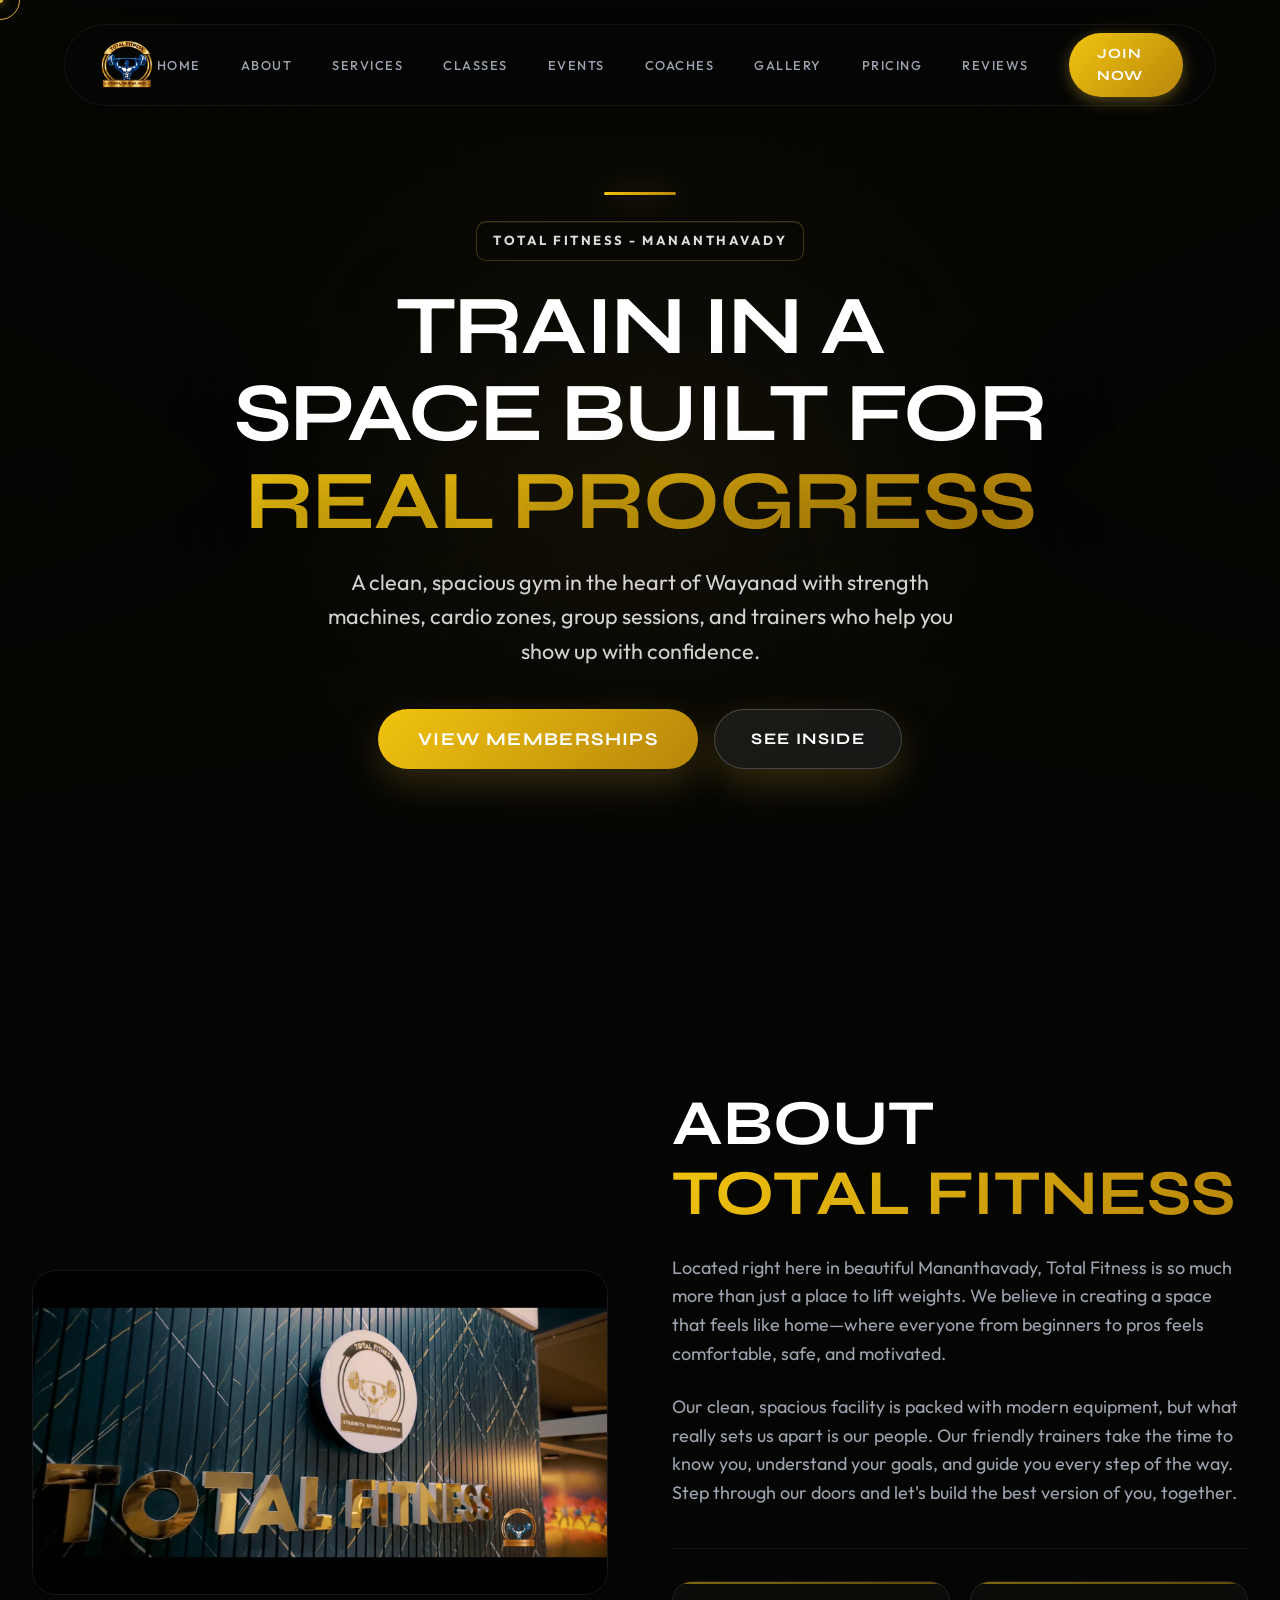
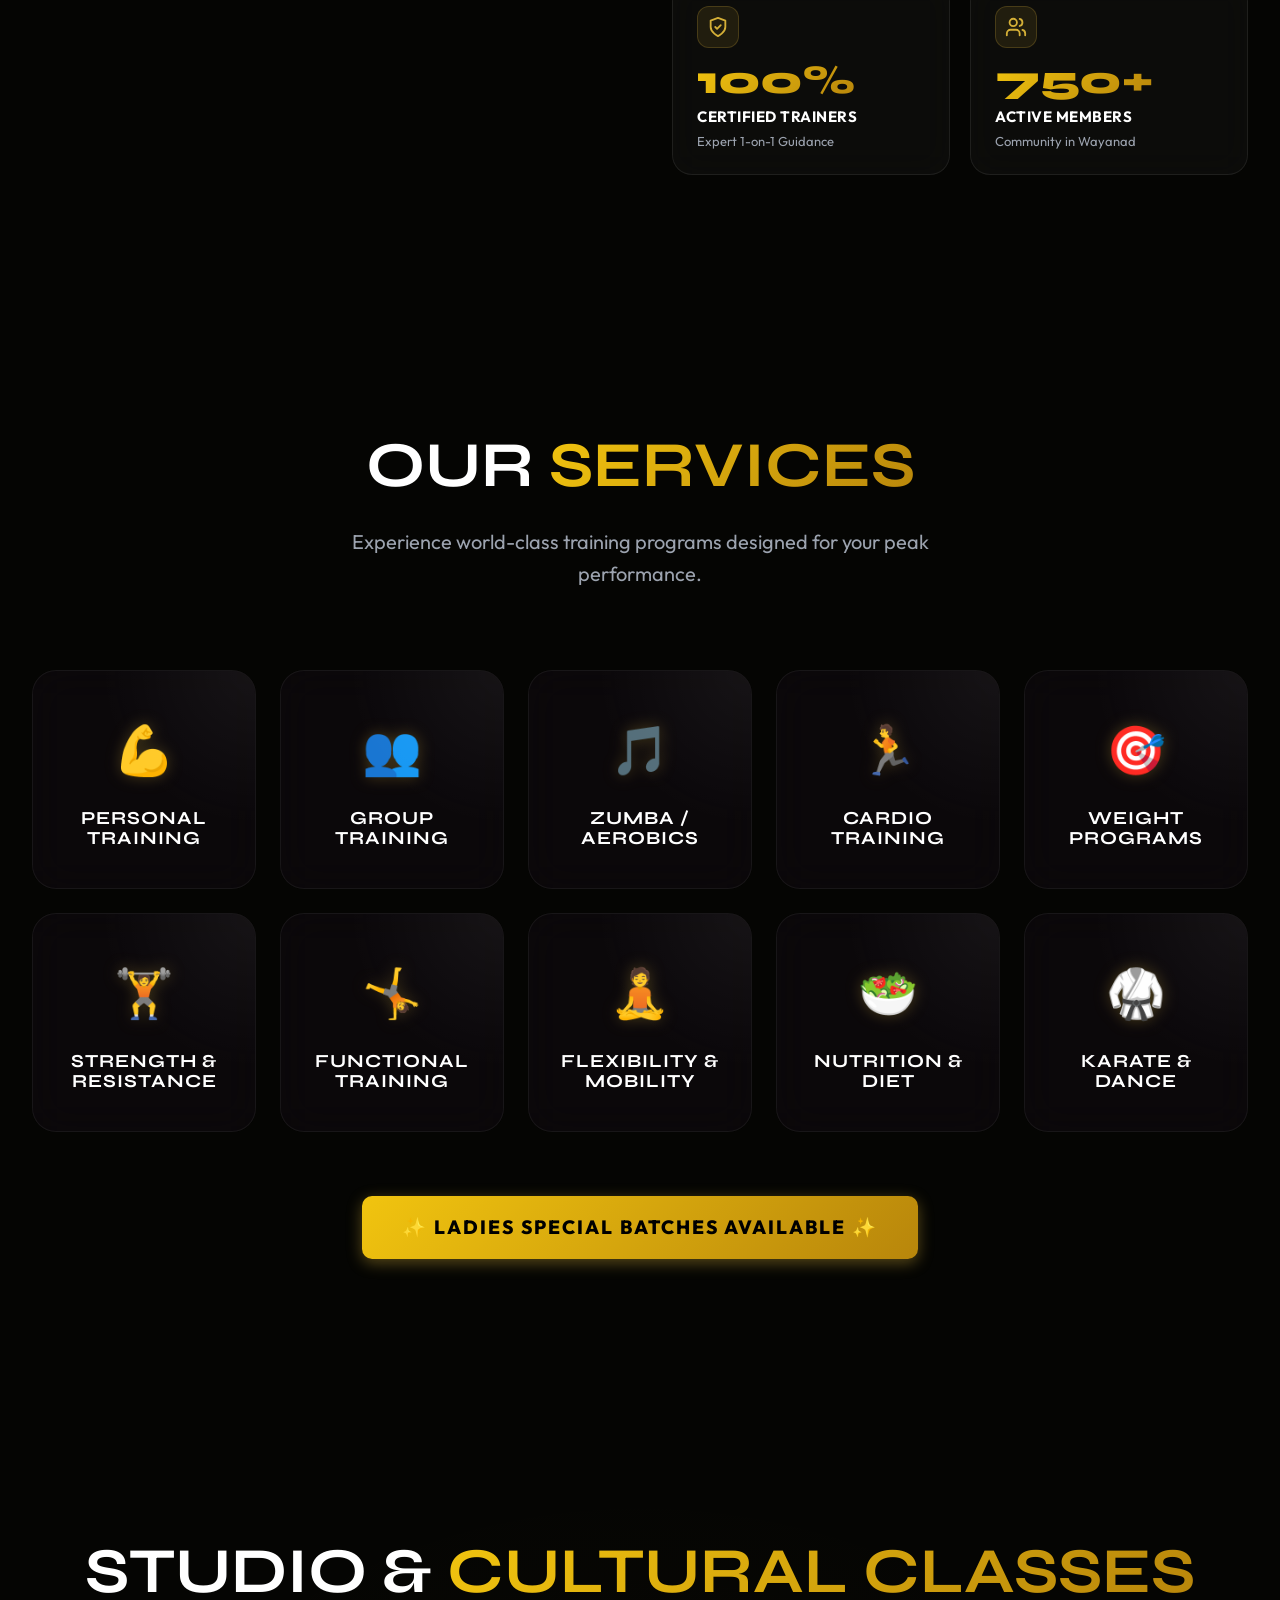
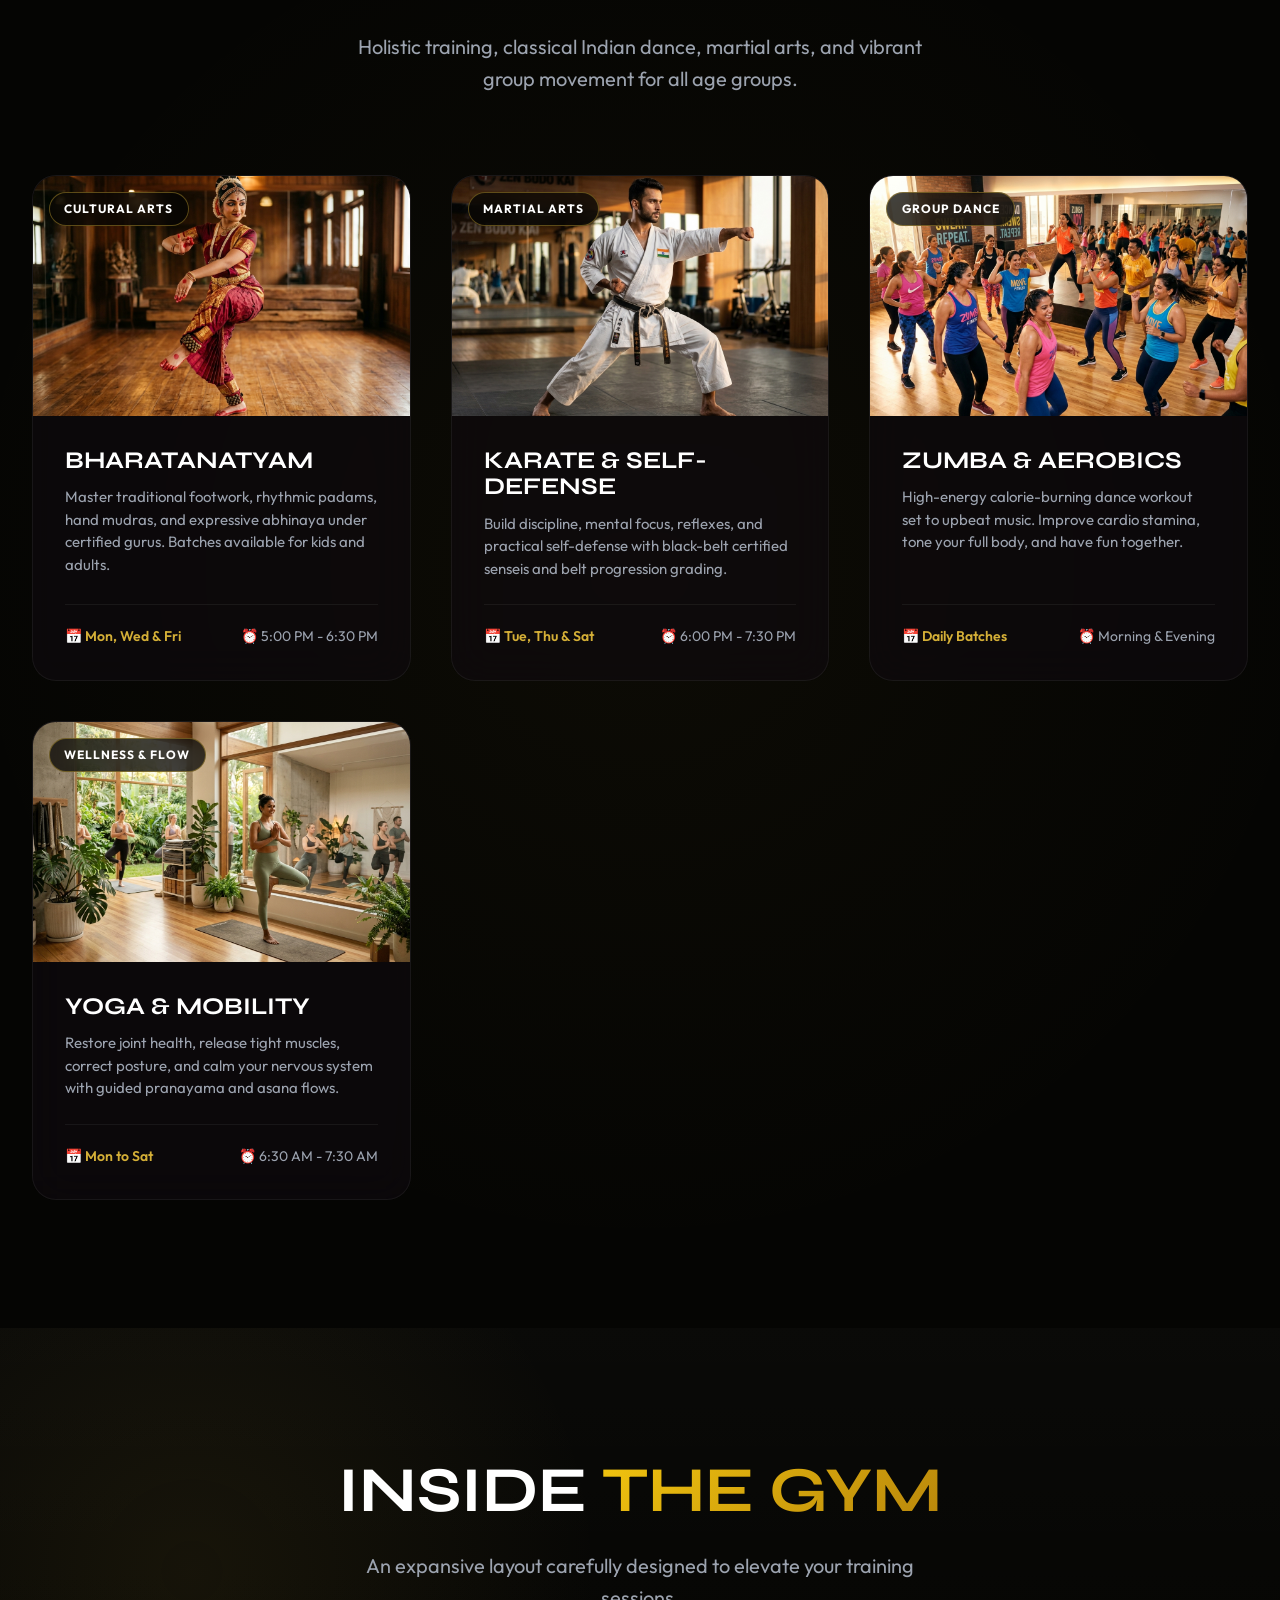
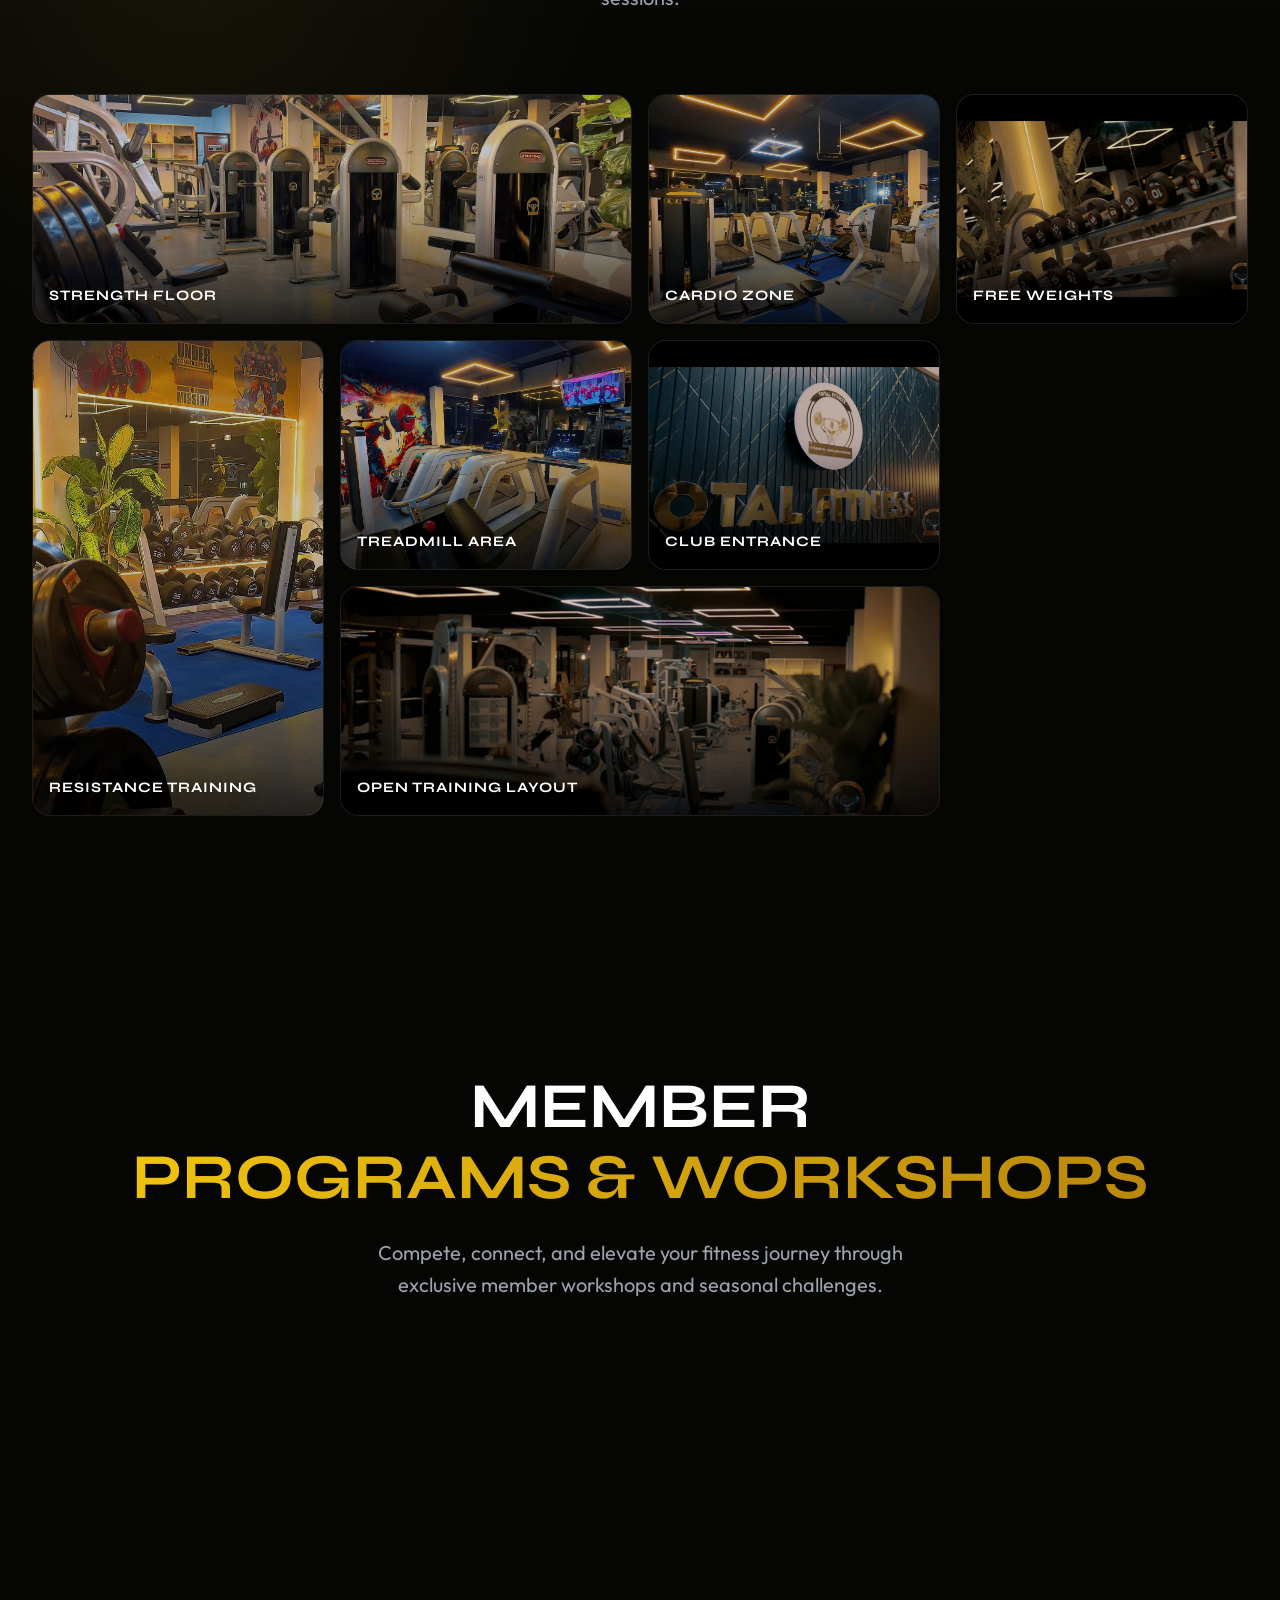
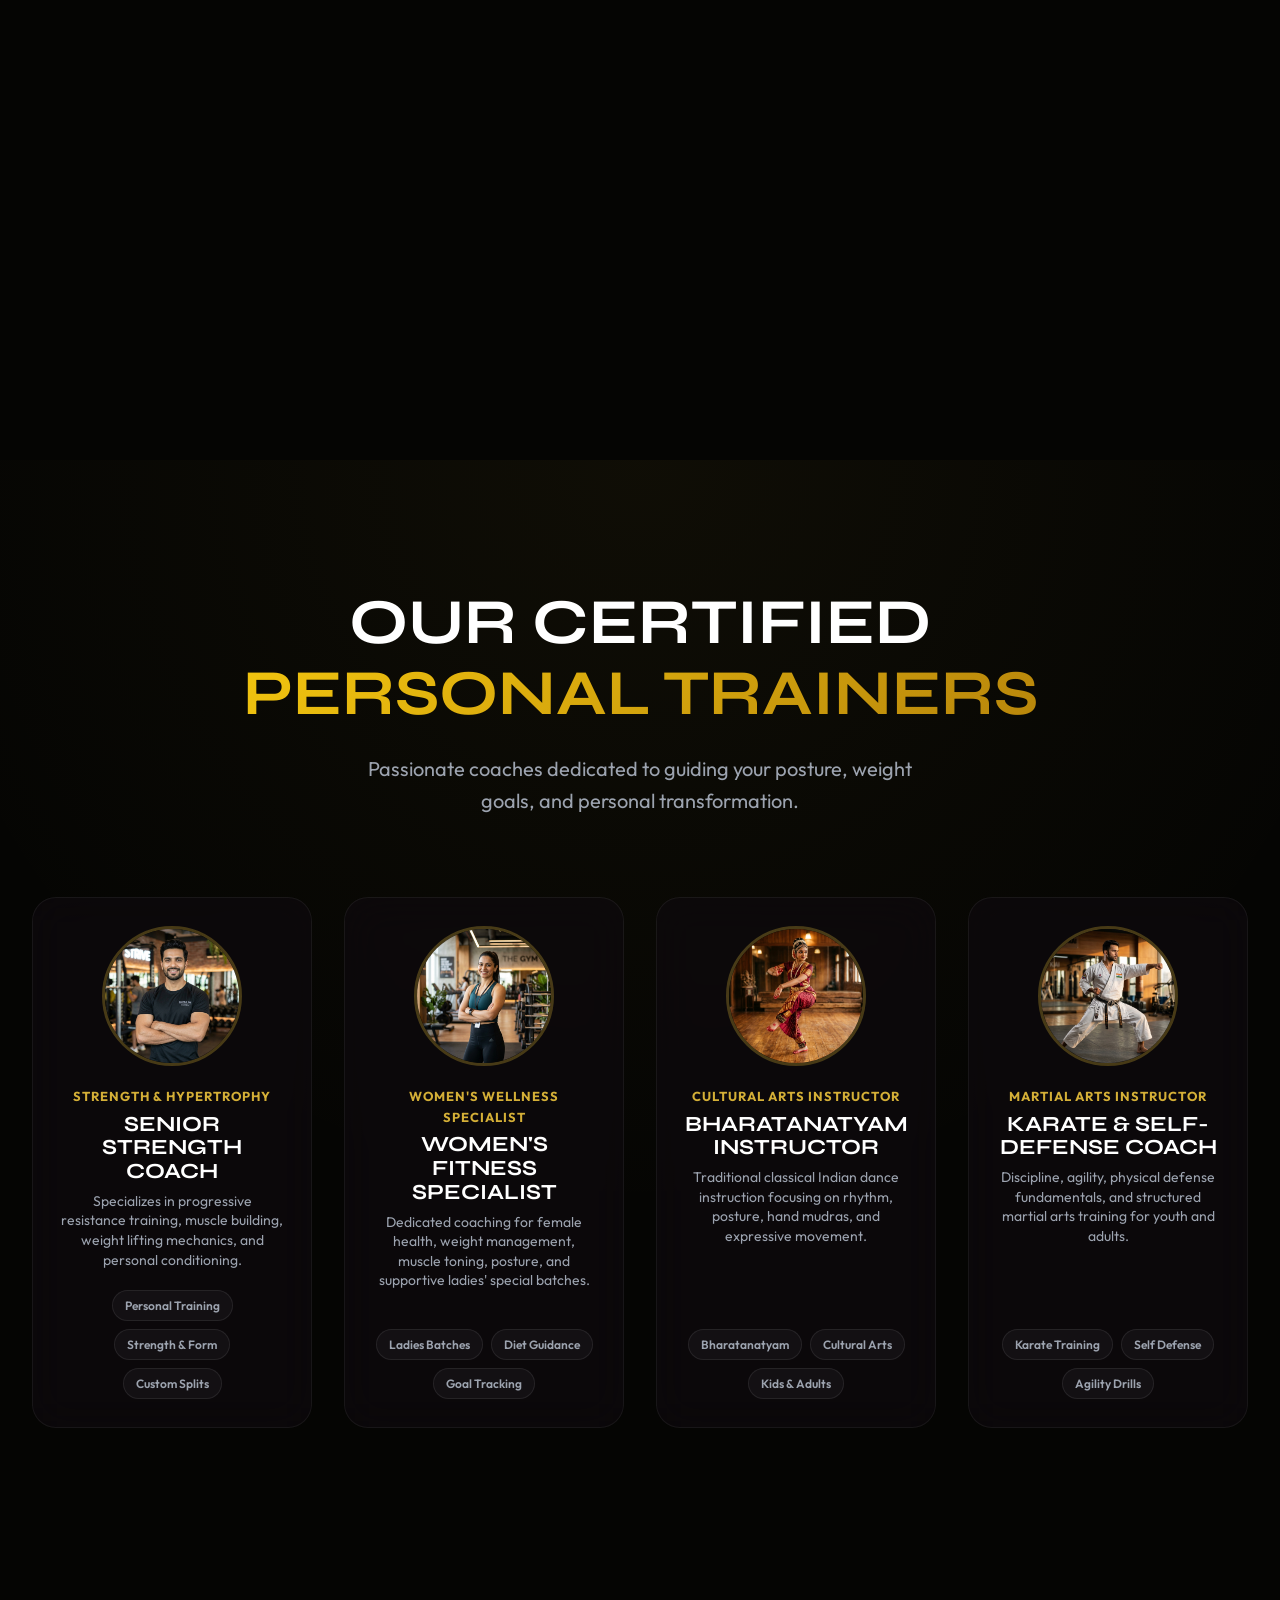
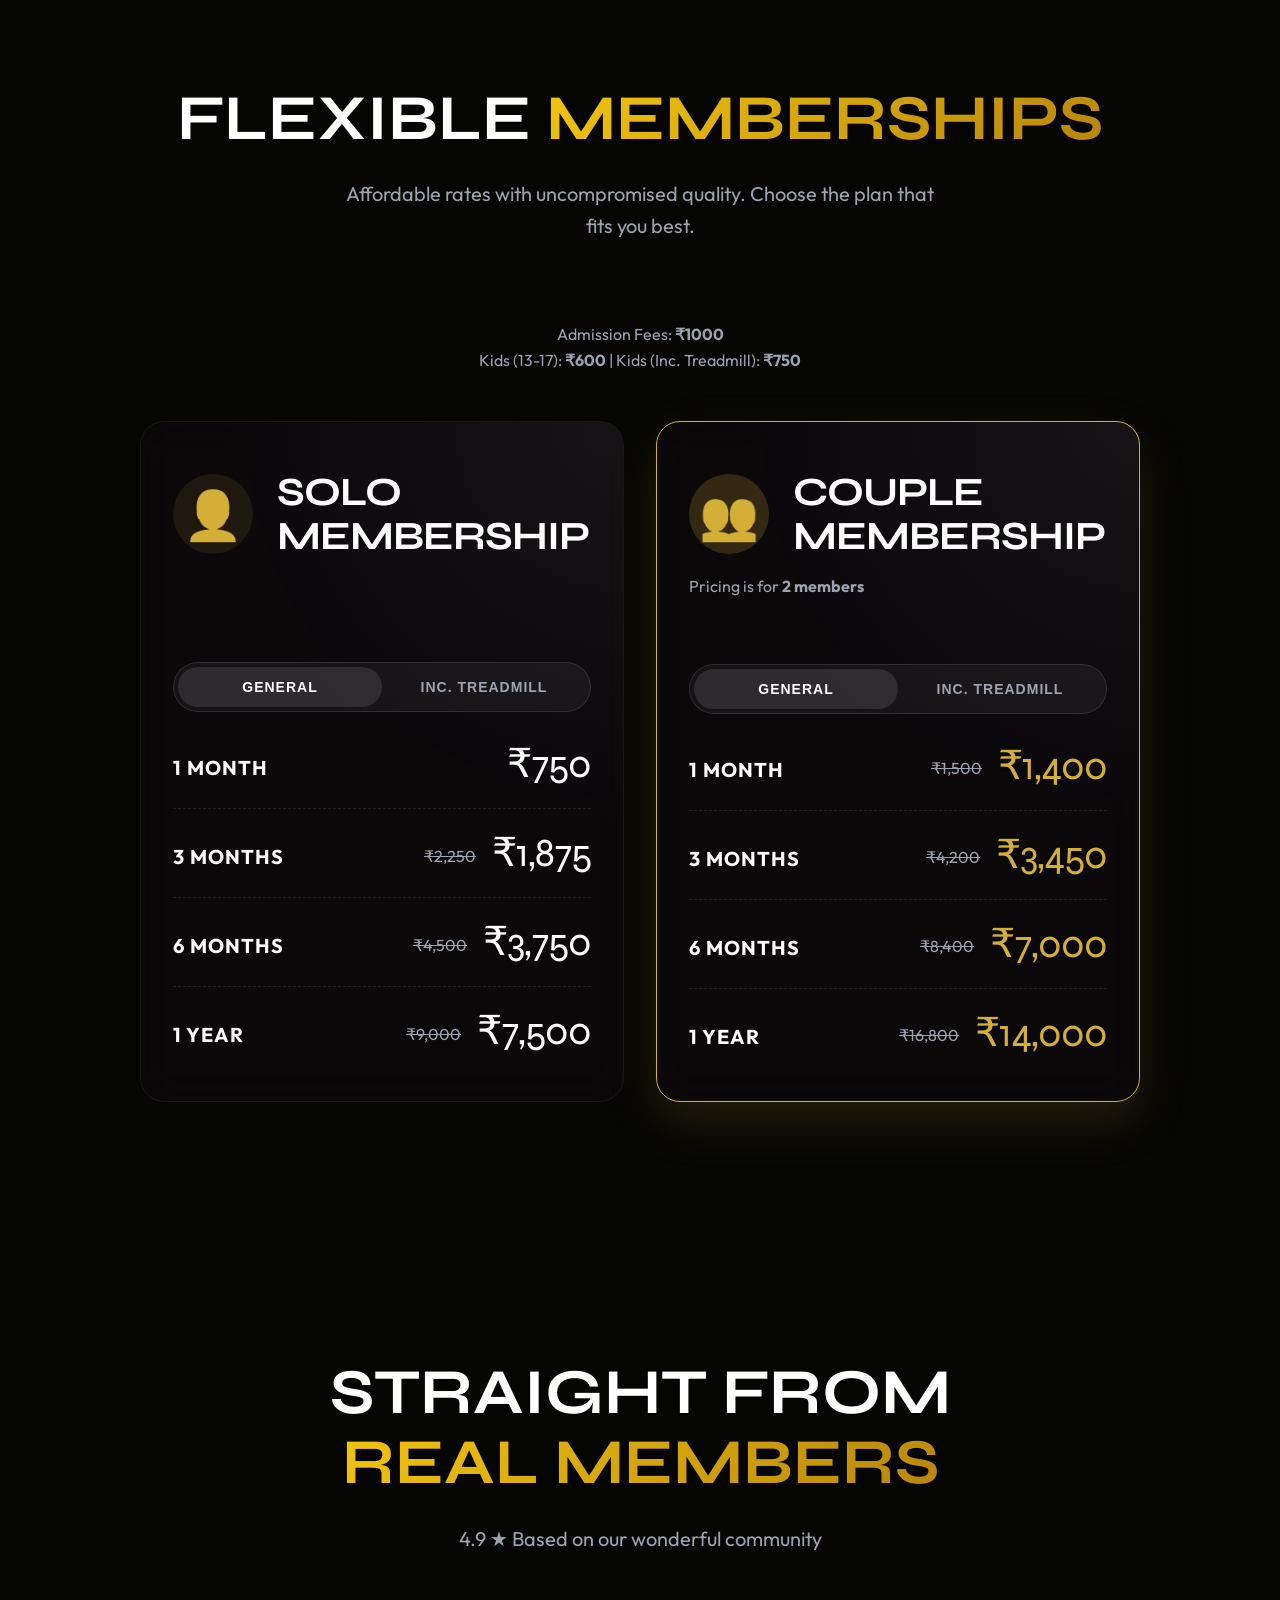
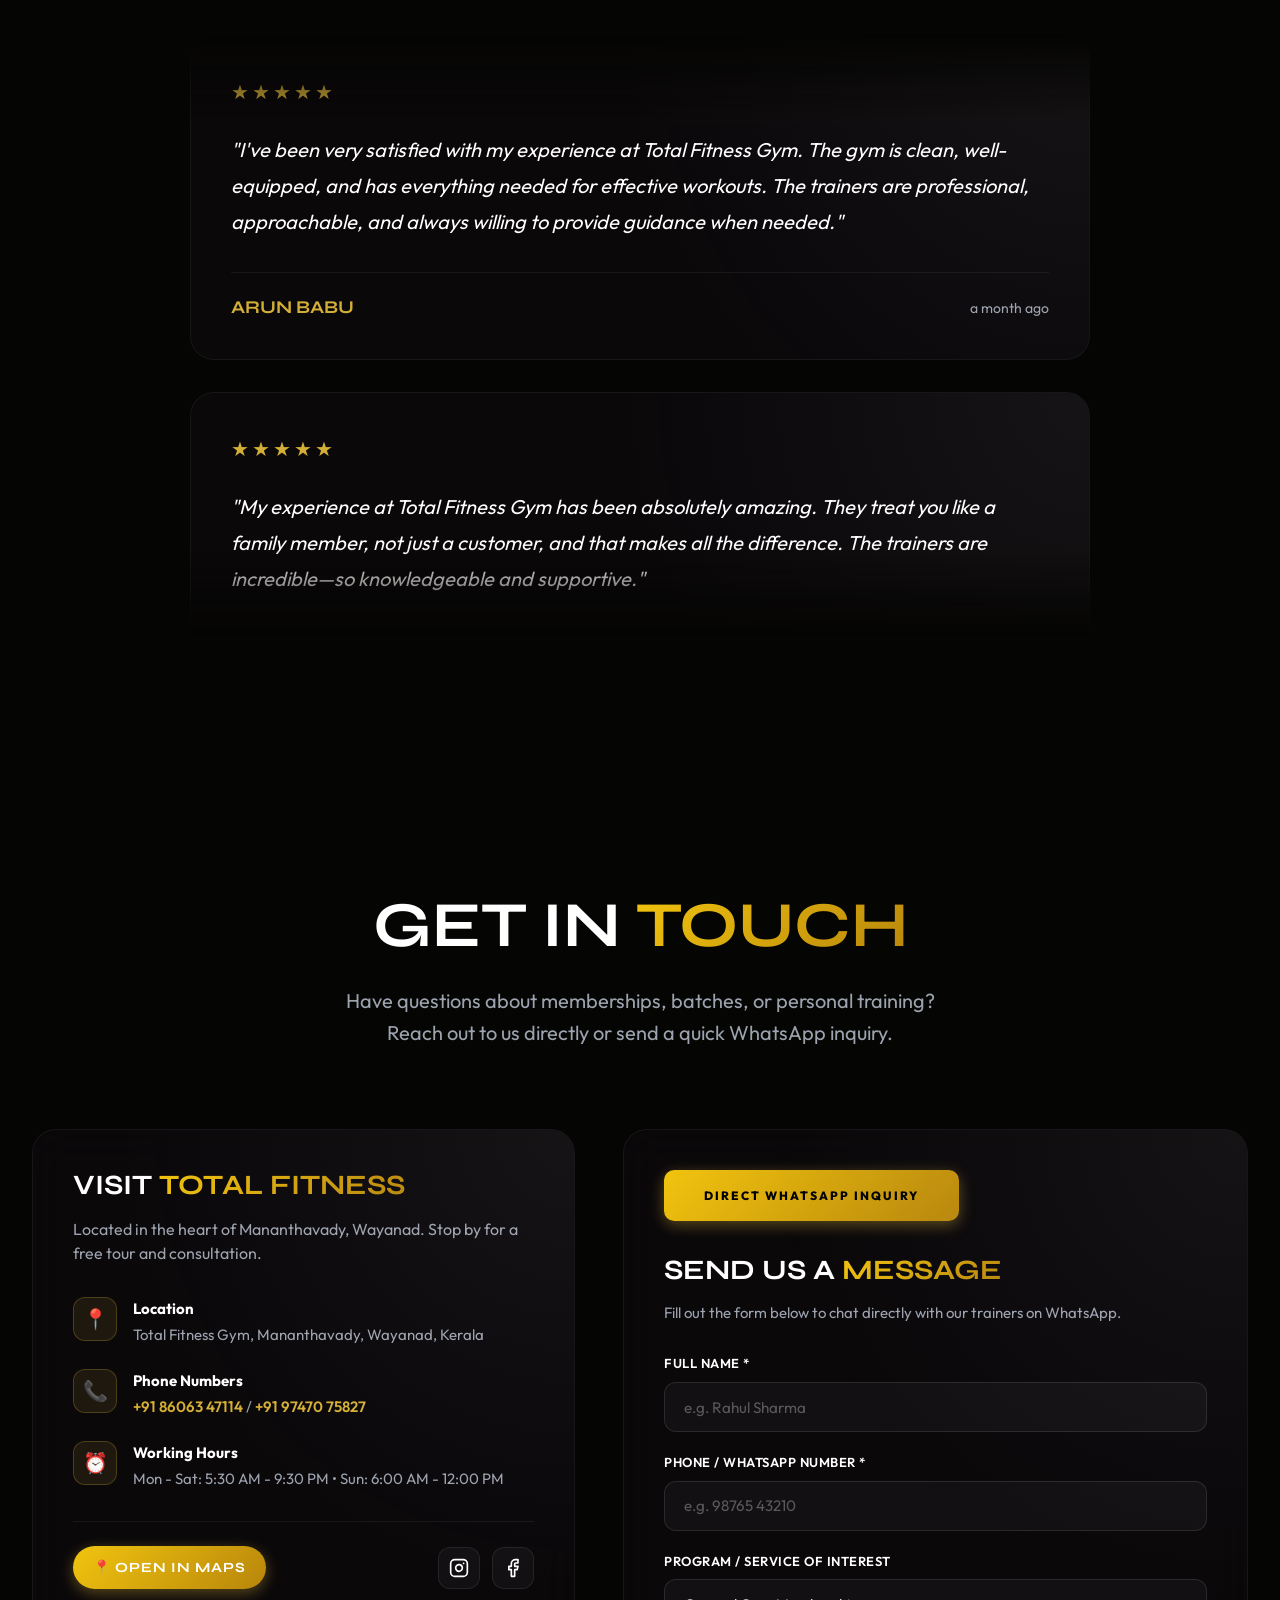
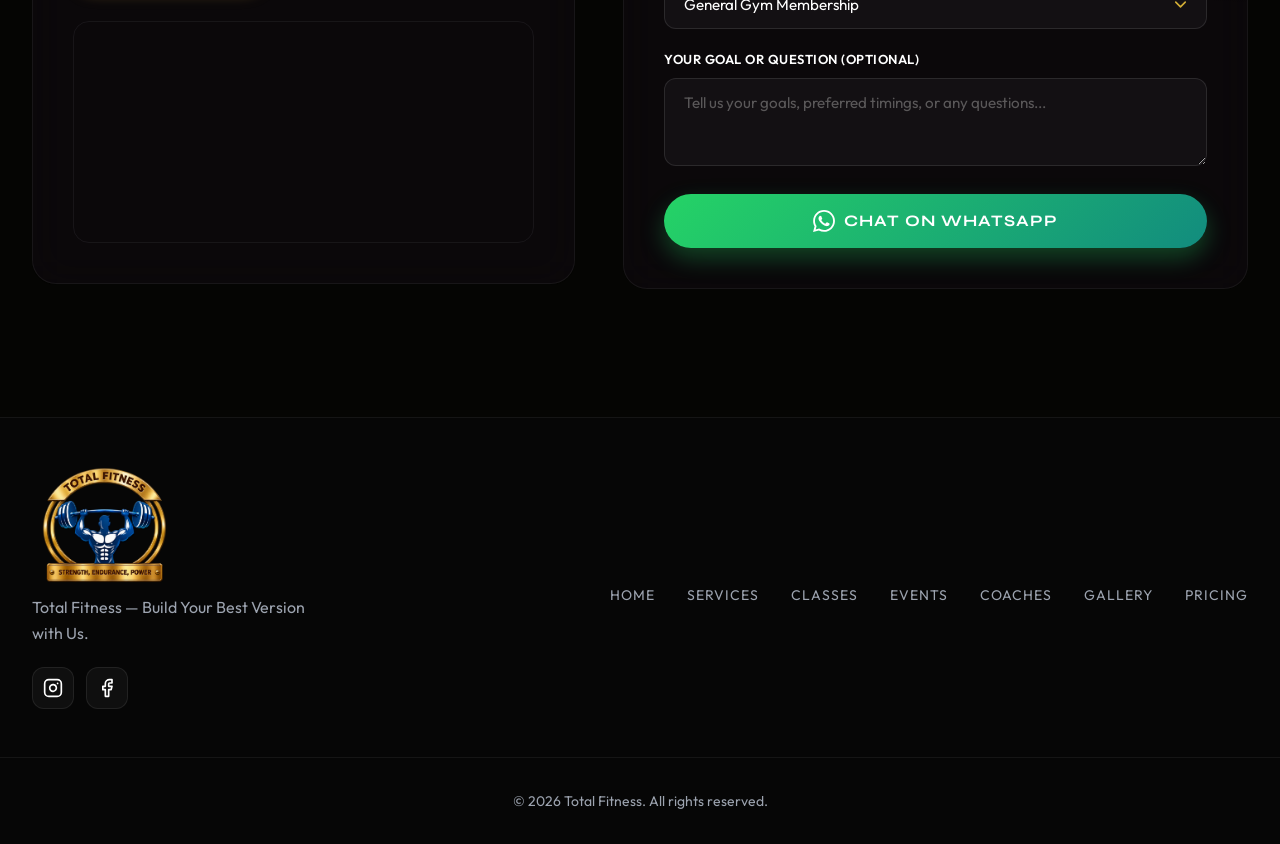
==== index.html @ c0265575 "Update Total Fitness: add studio classes, member programs, coaches, WhatsApp contact form, and socia" ====
<!DOCTYPE html>
<html lang="en">
<head>
  <meta charset="UTF-8">
  <meta name="viewport" content="width=device-width, initial-scale=1.0">
  <title>Total Fitness | The Ultimate Workout Destination</title>
  <meta name="description" content="Total Fitness is the ideal place for fitness enthusiasts. Wide area, modern equipment, and supportive trainers.">
  <link rel="preconnect" href="https://fonts.googleapis.com">
  <link rel="preconnect" href="https://fonts.gstatic.com" crossorigin>
  <link href="https://fonts.googleapis.com/css2?family=Outfit:wght@300;400;500;600;700;800&family=Syne:wght@600;700;800&display=swap" rel="stylesheet">
  <link rel="icon" href="totalfitness assets/Total fitnesslogo.png">
  <link rel="stylesheet" href="style.css">
</head>
<body>
  <!-- Custom Cursor -->
  <div class="cursor-dot"></div>
  <div class="cursor-outline"></div>

  <!-- Header -->
  <header class="glass-header" id="header">
    <div class="header-container">
      <a href="#home" class="logo-wrapper">
        <img src="totalfitness assets/Total fitnesslogo.png" alt="Total Fitness Logo" class="brand-logo">
      </a>
      
      <button class="mobile-menu-btn" aria-label="Toggle Menu">
        <span></span><span></span><span></span>
      </button>

      <nav class="main-nav">
        <a href="#home" class="nav-link">Home</a>
        <a href="#about" class="nav-link">About</a>
        <a href="#services" class="nav-link">Services</a>
        <a href="#classes" class="nav-link">Classes</a>
        <a href="#events" class="nav-link">Events</a>
        <a href="#trainers" class="nav-link">Coaches</a>
        <a href="#gallery" class="nav-link">Gallery</a>
        <a href="#pricing" class="nav-link">Pricing</a>
        <a href="#reviews" class="nav-link">Reviews</a>
        <a href="#location" class="btn-primary glow-btn">Join Now</a>
      </nav>
    </div>
  </header>

  <main>
    <!-- Hero Section -->
    <section id="home" class="hero-section">
      <div class="hero-media" aria-hidden="true">
        <iframe 
          src="https://www.youtube.com/embed/5m6ojjg-ces?autoplay=1&mute=1&controls=0&loop=1&playlist=5m6ojjg-ces&playsinline=1&rel=0&modestbranding=1&enablejsapi=1" 
          title="Total Fitness gym background video"
          frameborder="0" 
          allow="autoplay; encrypted-media; picture-in-picture" 
          allowfullscreen>
        </iframe>
      </div>
      <div class="hero-grain" aria-hidden="true"></div>
      <div class="hero-overlay"></div>
      
      <div class="hero-content reveal-wrapper">
        <div class="badge reveal-item delay-1">TOTAL FITNESS - MANANTHAVADY</div>
        <h1 class="reveal-item delay-2">TRAIN IN A SPACE BUILT FOR<br><span class="gradient-text">REAL PROGRESS</span></h1>
        <p class="hero-desc reveal-item delay-3">A clean, spacious gym in the heart of Wayanad with strength machines, cardio zones, group sessions, and trainers who help you show up with confidence.</p>
        <div class="hero-actions reveal-item delay-4">
          <a href="#pricing" class="btn-primary glow-btn">View Memberships</a>
          <a href="#gallery" class="btn-secondary">See Inside</a>
        </div>
        <div class="hero-proof reveal-item delay-4" aria-label="Gym highlights">
          <span><strong>750+</strong> active members</span>
          <span><strong>Certified</strong> expert trainers</span>
          <span><strong>Ladies</strong> special batches</span>
        </div>
      </div>
    </section>

    <!-- About Us Section -->
    <section id="about" class="about-section section-pad">
      <div class="container about-grid">
        <div class="about-image reveal-item">
          <img src="totalfitness assets/vlcsnap-2026-08-06-02h48m31s026.png" alt="About Total Fitness" class="glass-card" loading="lazy">
        </div>
        <div class="about-text reveal-item delay-2">
          <h2>ABOUT <span class="gradient-text">TOTAL FITNESS</span></h2>
          <p>Located right here in beautiful Mananthavady, Total Fitness is so much more than just a place to lift weights. We believe in creating a space that feels like home—where everyone from beginners to pros feels comfortable, safe, and motivated.</p>
          <p>Our clean, spacious facility is packed with modern equipment, but what really sets us apart is our people. Our friendly trainers take the time to know you, understand your goals, and guide you every step of the way. Step through our doors and let's build the best version of you, together.</p>
          <div class="about-stats mt-4">
            <div class="stat-card">
              <div class="stat-icon-wrap">
                <svg width="22" height="22" viewBox="0 0 24 24" fill="none" stroke="currentColor" stroke-width="2" stroke-linecap="round" stroke-linejoin="round">
                  <path d="M12 22s8-4 8-10V5l-8-3-8 3v7c0 6 8 10 8 10z"/>
                  <path d="m9 12 2 2 4-4"/>
                </svg>
              </div>
              <div class="stat-info">
                <h3 class="stat-num gradient-text">100%</h3>
                <span class="stat-title">Certified Trainers</span>
                <p class="stat-sub">Expert 1-on-1 Guidance</p>
              </div>
            </div>
            <div class="stat-card">
              <div class="stat-icon-wrap">
                <svg width="22" height="22" viewBox="0 0 24 24" fill="none" stroke="currentColor" stroke-width="2" stroke-linecap="round" stroke-linejoin="round">
                  <path d="M16 21v-2a4 4 0 0 0-4-4H6a4 4 0 0 0-4 4v2"/>
                  <circle cx="9" cy="7" r="4"/>
                  <path d="M22 21v-2a4 4 0 0 0-3-3.87"/>
                  <path d="M16 3.13a4 4 0 0 1 0 7.75"/>
                </svg>
              </div>
              <div class="stat-info">
                <h3 class="stat-num gradient-text">750+</h3>
                <span class="stat-title">Active Members</span>
                <p class="stat-sub">Community in Wayanad</p>
              </div>
            </div>
          </div>
        </div>
      </div>
    </section>

    <!-- Services Section (replaces Features) -->
    <section id="services" class="features-section section-pad">
      <div class="container">
        <div class="section-title reveal-item">
          <h2>OUR <span class="gradient-text">SERVICES</span></h2>
          <p>Experience world-class training programs designed for your peak performance.</p>
        </div>

        <div class="services-grid">
          <div class="service-card glass-card reveal-item delay-1">
            <div class="service-icon">💪</div>
            <h3>Personal Training</h3>
          </div>
          <div class="service-card glass-card reveal-item delay-2">
            <div class="service-icon">👥</div>
            <h3>Group Training</h3>
          </div>
          <div class="service-card glass-card reveal-item delay-3">
            <div class="service-icon">🎵</div>
            <h3>Zumba / Aerobics</h3>
          </div>
          <div class="service-card glass-card reveal-item delay-4">
            <div class="service-icon">🏃</div>
            <h3>Cardio Training</h3>
          </div>
          <div class="service-card glass-card reveal-item delay-1">
            <div class="service-icon">🎯</div>
            <h3>Weight Programs</h3>
          </div>
          <div class="service-card glass-card reveal-item delay-2">
            <div class="service-icon">🏋️</div>
            <h3>Strength & Resistance</h3>
          </div>
          <div class="service-card glass-card reveal-item delay-3">
            <div class="service-icon">🤸</div>
            <h3>Functional Training</h3>
          </div>
          <div class="service-card glass-card reveal-item delay-4">
            <div class="service-icon">🧘</div>
            <h3>Flexibility & Mobility</h3>
          </div>
          <div class="service-card glass-card reveal-item delay-1">
            <div class="service-icon">🥗</div>
            <h3>Nutrition & Diet</h3>
          </div>
          <div class="service-card glass-card reveal-item delay-2">
            <div class="service-icon">🥋</div>
            <h3>Karate & Dance</h3>
          </div>
        </div>

        <div class="text-center mt-4 reveal-item delay-3" style="text-align: center; margin-top: 4rem;">
          <div class="badge glow-badge">✨ LADIES SPECIAL BATCHES AVAILABLE ✨</div>
        </div>
      </div>
    </section>

    <!-- Studio & Cultural Classes Section -->
    <section id="classes" class="classes-section section-pad" style="background: radial-gradient(circle at center, rgba(212, 175, 55, 0.04), transparent 70%);">
      <div class="container">
        <div class="section-title reveal-item">
          <h2>STUDIO & <span class="gradient-text">CULTURAL CLASSES</span></h2>
          <p>Holistic training, classical Indian dance, martial arts, and vibrant group movement for all age groups.</p>
        </div>

        <div class="classes-grid">
          <!-- Bharatanatyam -->
          <div class="class-card reveal-item delay-1">
            <div class="class-img-box">
              <span class="class-badge">CULTURAL ARTS</span>
              <img src="totalfitness assets/bharatanatyam_class.jpg" alt="Bharatanatyam Class" loading="lazy">
            </div>
            <div class="class-body">
              <h3>BHARATANATYAM</h3>
              <p>Master traditional footwork, rhythmic padams, hand mudras, and expressive abhinaya under certified gurus. Batches available for kids and adults.</p>
              <div class="class-meta">
                <span class="schedule">📅 Mon, Wed & Fri</span>
                <span>⏰ 5:00 PM - 6:30 PM</span>
              </div>
            </div>
          </div>

          <!-- Karate & Self Defense -->
          <div class="class-card reveal-item delay-2">
            <div class="class-img-box">
              <span class="class-badge">MARTIAL ARTS</span>
              <img src="totalfitness assets/karate_class.jpg" alt="Karate & Self Defense" loading="lazy">
            </div>
            <div class="class-body">
              <h3>KARATE & SELF-DEFENSE</h3>
              <p>Build discipline, mental focus, reflexes, and practical self-defense with black-belt certified senseis and belt progression grading.</p>
              <div class="class-meta">
                <span class="schedule">📅 Tue, Thu & Sat</span>
                <span>⏰ 6:00 PM - 7:30 PM</span>
              </div>
            </div>
          </div>

          <!-- Zumba & Aerobics -->
          <div class="class-card reveal-item delay-3">
            <div class="class-img-box">
              <span class="class-badge">GROUP DANCE</span>
              <img src="totalfitness assets/zumba_class.jpg" alt="Zumba & Aerobics" loading="lazy">
            </div>
            <div class="class-body">
              <h3>ZUMBA & AEROBICS</h3>
              <p>High-energy calorie-burning dance workout set to upbeat music. Improve cardio stamina, tone your full body, and have fun together.</p>
              <div class="class-meta">
                <span class="schedule">📅 Daily Batches</span>
                <span>⏰ Morning & Evening</span>
              </div>
            </div>
          </div>

          <!-- Yoga & Flexibility -->
          <div class="class-card reveal-item delay-4">
            <div class="class-img-box">
              <span class="class-badge">WELLNESS & FLOW</span>
              <img src="totalfitness assets/yoga_class.jpg" alt="Yoga & Flexibility" loading="lazy">
            </div>
            <div class="class-body">
              <h3>YOGA & MOBILITY</h3>
              <p>Restore joint health, release tight muscles, correct posture, and calm your nervous system with guided pranayama and asana flows.</p>
              <div class="class-meta">
                <span class="schedule">📅 Mon to Sat</span>
                <span>⏰ 6:30 AM - 7:30 AM</span>
              </div>
            </div>
          </div>
        </div>
      </div>
    </section>

    <!-- Bento Gallery Section -->
    <section id="gallery" class="gallery-section section-pad">
      <div class="container">
        <div class="section-title reveal-item">
          <h2>INSIDE <span class="gradient-text">THE GYM</span></h2>
          <p>An expansive layout carefully designed to elevate your training sessions.</p>
        </div>

        <div class="bento-grid">
          <figure class="bento-item bento-wide reveal-item delay-1">
            <img src="totalfitness assets/WhatsApp Image 2026-08-06 at 03.52.09 (1).jpeg" alt="Bright strength training floor at Total Fitness" loading="lazy">
            <figcaption>Strength floor</figcaption>
          </figure>
          <figure class="bento-item reveal-item delay-2">
            <img src="totalfitness assets/WhatsApp Image 2026-08-06 at 03.52.08 (2).jpeg" alt="Cardio machines and open workout area" loading="lazy">
            <figcaption>Cardio zone</figcaption>
          </figure>
          <figure class="bento-item reveal-item delay-3">
            <img src="totalfitness assets/WhatsApp Image 2026-08-06 at 03.52.09 (5).jpeg" alt="Dumbbell rack with free weights" loading="lazy">
            <figcaption>Free weights</figcaption>
          </figure>
          <figure class="bento-item bento-tall reveal-item delay-4">
            <img src="totalfitness assets/WhatsApp Image 2026-08-06 at 03.52.08 (1).jpeg" alt="Loaded barbell and resistance training setup" loading="lazy">
            <figcaption>Resistance training</figcaption>
          </figure>
          <figure class="bento-item reveal-item delay-1">
            <img src="totalfitness assets/WhatsApp Image 2026-08-06 at 03.52.08 (4).jpeg" alt="Treadmills and cardio equipment facing the gym mural" loading="lazy">
            <figcaption>Treadmill area</figcaption>
          </figure>
          <figure class="bento-item reveal-item delay-2">
            <img src="totalfitness assets/WhatsApp Image 2026-08-06 at 03.52.09 (2).jpeg" alt="Total Fitness entrance signage" loading="lazy">
            <figcaption>Club entrance</figcaption>
          </figure>
          <figure class="bento-item bento-wide reveal-item delay-3">
            <img src="totalfitness assets/WhatsApp Image 2026-08-06 at 03.52.09 (4).jpeg" alt="Panoramic view of the gym equipment layout" loading="lazy">
            <figcaption>Open training layout</figcaption>
          </figure>
        </div>
      </div>
    </section>

    <!-- Events & Workshops Section -->
    <section id="events" class="events-section section-pad">
      <div class="container">
        <div class="section-title reveal-item">
          <h2>MEMBER <span class="gradient-text">PROGRAMS & WORKSHOPS</span></h2>
          <p>Compete, connect, and elevate your fitness journey through exclusive member workshops and seasonal challenges.</p>
        </div>

        <div class="events-grid">
          <!-- Event 1 -->
          <div class="event-card reveal-item delay-1">
            <div class="event-img-wrap">
              <span class="event-date-badge">SEASONAL<br><small>WORKSHOP</small></span>
              <img src="totalfitness assets/vlcsnap-2026-08-06-02h40m56s237.png" alt="Strength & Powerlifting Masterclass" loading="lazy">
            </div>
            <div class="event-body">
              <span class="event-category">SPECIALIZED WORKSHOP</span>
              <h3>STRENGTH & POWERLIFTING DRILLS</h3>
              <p>Form checks, bench press & deadlift mechanics, and progressive overload masterclasses under expert guidance.</p>
              <div class="event-footer">
                <span class="event-location">📅 Inquire at Desk</span>
                <a href="#location" class="btn-primary" style="padding: 0.4rem 1rem; font-size: 0.8125rem;">Inquire Details</a>
              </div>
            </div>
          </div>

          <!-- Event 2 -->
          <div class="event-card reveal-item delay-2">
            <div class="event-img-wrap">
              <span class="event-date-badge">CONTINUOUS<br><small>ENROLMENT</small></span>
              <img src="totalfitness assets/vlcsnap-2026-08-06-02h43m47s839.png" alt="Body Transformation Challenge" loading="lazy">
            </div>
            <div class="event-body">
              <span class="event-category">TRANSFORMATION PROGRAM</span>
              <h3>BODY TRANSFORMATION BOOTCAMP</h3>
              <p>Customized workout splits, periodic body composition tracking, and personalized diet guidance tailored to your body goal.</p>
              <div class="event-footer">
                <span class="event-location">📅 Flexible Batches</span>
                <a href="#location" class="btn-primary" style="padding: 0.4rem 1rem; font-size: 0.8125rem;">Join Program</a>
              </div>
            </div>
          </div>

          <!-- Event 3 -->
          <div class="event-card reveal-item delay-3">
            <div class="event-img-wrap">
              <span class="event-date-badge">OUTDOOR<br><small>SESSIONS</small></span>
              <img src="totalfitness assets/vlcsnap-2026-08-06-02h51m44s915.png" alt="Outdoor Conditioning & Trail Runs" loading="lazy">
            </div>
            <div class="event-body">
              <span class="event-category">OUTDOOR CONDITIONING</span>
              <h3>OUTDOOR DRILLS & TRAIL RUNS</h3>
              <p>Group stamina conditioning, outdoor cardiovascular endurance, and fresh air mountain training sessions.</p>
              <div class="event-footer">
                <span class="event-location">📅 Announced Monthly</span>
                <a href="#location" class="btn-primary" style="padding: 0.4rem 1rem; font-size: 0.8125rem;">Inquire Dates</a>
              </div>
            </div>
          </div>
        </div>
      </div>
    </section>

    <!-- Meet Our Coaches Section -->
    <section id="trainers" class="trainers-section section-pad" style="background: radial-gradient(circle at top center, rgba(212, 175, 55, 0.05), transparent 60%);">
      <div class="container">
        <div class="section-title reveal-item">
          <h2>OUR CERTIFIED <span class="gradient-text">PERSONAL TRAINERS</span></h2>
          <p>Passionate coaches dedicated to guiding your posture, weight goals, and personal transformation.</p>
        </div>

        <div class="trainers-grid">
          <!-- Coach 1 -->
          <div class="trainer-card reveal-item delay-1">
            <div class="trainer-avatar">
              <img src="totalfitness assets/trainer_male.jpg" alt="Senior Strength Coach" loading="lazy">
            </div>
            <span class="trainer-role">STRENGTH & HYPERTROPHY</span>
            <h3>Senior Strength Coach</h3>
            <p class="trainer-bio">Specializes in progressive resistance training, muscle building, weight lifting mechanics, and personal conditioning.</p>
            <div class="trainer-tags">
              <span>Personal Training</span>
              <span>Strength & Form</span>
              <span>Custom Splits</span>
            </div>
          </div>

          <!-- Coach 2 -->
          <div class="trainer-card reveal-item delay-2">
            <div class="trainer-avatar">
              <img src="totalfitness assets/trainer_female.jpg" alt="Women's Fitness Lead" loading="lazy">
            </div>
            <span class="trainer-role">WOMEN'S WELLNESS SPECIALIST</span>
            <h3>Women's Fitness Specialist</h3>
            <p class="trainer-bio">Dedicated coaching for female health, weight management, muscle toning, posture, and supportive ladies' special batches.</p>
            <div class="trainer-tags">
              <span>Ladies Batches</span>
              <span>Diet Guidance</span>
              <span>Goal Tracking</span>
            </div>
          </div>

          <!-- Coach 3 -->
          <div class="trainer-card reveal-item delay-3">
            <div class="trainer-avatar">
              <img src="totalfitness assets/bharatanatyam_class.jpg" alt="Bharatanatyam Instructor" loading="lazy">
            </div>
            <span class="trainer-role">CULTURAL ARTS INSTRUCTOR</span>
            <h3>Bharatanatyam Instructor</h3>
            <p class="trainer-bio">Traditional classical Indian dance instruction focusing on rhythm, posture, hand mudras, and expressive movement.</p>
            <div class="trainer-tags">
              <span>Bharatanatyam</span>
              <span>Cultural Arts</span>
              <span>Kids & Adults</span>
            </div>
          </div>

          <!-- Coach 4 -->
          <div class="trainer-card reveal-item delay-4">
            <div class="trainer-avatar">
              <img src="totalfitness assets/karate_class.jpg" alt="Martial Arts Coach" loading="lazy">
            </div>
            <span class="trainer-role">MARTIAL ARTS INSTRUCTOR</span>
            <h3>Karate & Self-Defense Coach</h3>
            <p class="trainer-bio">Discipline, agility, physical defense fundamentals, and structured martial arts training for youth and adults.</p>
            <div class="trainer-tags">
              <span>Karate Training</span>
              <span>Self Defense</span>
              <span>Agility Drills</span>
            </div>
          </div>
        </div>
      </div>
    </section>

    <!-- Pricing Section -->
    <section id="pricing" class="pricing-section section-pad">
      <div class="container">
        <div class="section-title reveal-item">
          <h2>FLEXIBLE <span class="gradient-text">MEMBERSHIPS</span></h2>
          <p>Affordable rates with uncompromised quality. Choose the plan that fits you best.</p>
        </div>
        
        <div style="text-align: center; margin-bottom: 3rem; color: var(--text-muted);" class="reveal-item">
          <p>Admission Fees: <strong>₹1000</strong></p>
          <p>Kids (13-17): <strong>₹600</strong> | Kids (Inc. Treadmill): <strong>₹750</strong></p>
        </div>

        <div class="pricing-grid split-pricing">
          <!-- Solo Membership -->
          <div class="price-card glass-card reveal-item delay-1">
            <div class="card-header-flex">
              <div class="icon-avatar">👤</div>
              <h3>SOLO<br>MEMBERSHIP</h3>
            </div>
            <!-- Spacer to match couple subtitle height -->
            <div style="height: 24px; margin-bottom: 2rem;"></div>
            
            <div class="pricing-toggle">
              <button class="toggle-btn active" onclick="togglePricing('solo', 'general', this)">GENERAL</button>
              <button class="toggle-btn" onclick="togglePricing('solo', 'treadmill', this)">INC. TREADMILL</button>
            </div>
            
            <div class="pricing-rows" id="solo-rows">
              <div class="p-row">
                <span class="p-duration">1 MONTH</span>
                <span class="p-cost"><span class="strike" data-general="" data-treadmill=""></span><span class="cost" data-general="₹750" data-treadmill="₹900">₹750</span></span>
              </div>
              <div class="p-row">
                <span class="p-duration">3 MONTHS</span>
                <span class="p-cost"><span class="strike" data-general="₹2,250" data-treadmill="₹2,700">₹2,250</span><span class="cost" data-general="₹1,875" data-treadmill="₹2,250">₹1,875</span></span>
              </div>
              <div class="p-row">
                <span class="p-duration">6 MONTHS</span>
                <span class="p-cost"><span class="strike" data-general="₹4,500" data-treadmill="₹5,400">₹4,500</span><span class="cost" data-general="₹3,750" data-treadmill="₹4,500">₹3,750</span></span>
              </div>
              <div class="p-row">
                <span class="p-duration">1 YEAR</span>
                <span class="p-cost"><span class="strike" data-general="₹9,000" data-treadmill="₹10,800">₹9,000</span><span class="cost" data-general="₹7,500" data-treadmill="₹9,000">₹7,500</span></span>
              </div>
            </div>
          </div>
          
          <!-- Couple Membership -->
          <div class="price-card glass-card highlight-card reveal-item delay-2">
            <div class="card-header-flex">
              <div class="icon-avatar highlight-icon">👥</div>
              <h3>COUPLE<br>MEMBERSHIP</h3>
            </div>
            <p class="couple-sub">Pricing is for <strong>2 members</strong></p>
            
            <div class="pricing-toggle">
              <button class="toggle-btn active" onclick="togglePricing('couple', 'general', this)">GENERAL</button>
              <button class="toggle-btn" onclick="togglePricing('couple', 'treadmill', this)">INC. TREADMILL</button>
            </div>
            
            <div class="pricing-rows" id="couple-rows">
              <div class="p-row">
                <span class="p-duration">1 MONTH</span>
                <span class="p-cost"><span class="strike" data-general="₹1,500" data-treadmill="₹1,800">₹1,500</span><span class="cost highlight-text" data-general="₹1,400" data-treadmill="₹1,700">₹1,400</span></span>
              </div>
              <div class="p-row">
                <span class="p-duration">3 MONTHS</span>
                <span class="p-cost"><span class="strike" data-general="₹4,200" data-treadmill="₹5,100">₹4,200</span><span class="cost highlight-text" data-general="₹3,450" data-treadmill="₹4,200">₹3,450</span></span>
              </div>
              <div class="p-row">
                <span class="p-duration">6 MONTHS</span>
                <span class="p-cost"><span class="strike" data-general="₹8,400" data-treadmill="₹10,200">₹8,400</span><span class="cost highlight-text" data-general="₹7,000" data-treadmill="₹8,500">₹7,000</span></span>
              </div>
              <div class="p-row">
                <span class="p-duration">1 YEAR</span>
                <span class="p-cost"><span class="strike" data-general="₹16,800" data-treadmill="₹20,400">₹16,800</span><span class="cost highlight-text" data-general="₹14,000" data-treadmill="₹17,000">₹14,000</span></span>
              </div>
            </div>
          </div>
        </div>
      </div>
    </section>

    <!-- Scrolling Reviews Section -->
    <section id="reviews" class="reviews-section section-pad">
      <div class="container">
        <div class="section-title reveal-item">
          <h2>STRAIGHT FROM <span class="gradient-text">REAL MEMBERS</span></h2>
          <p class="rating-text">4.9 ★ Based on our wonderful community</p>
        </div>

        <div class="reviews-container reveal-item delay-2">
          <div class="reviews-track">
            <!-- Review 1 -->
            <div class="review-card glass-card">
              <div class="stars">★★★★★</div>
              <p class="quote">"I've been very satisfied with my experience at Total Fitness Gym. The gym is clean, well-equipped, and has everything needed for effective workouts. The trainers are professional, approachable, and always willing to provide guidance when needed."</p>
              <div class="author">
                <h4>Arun babu</h4>
                <span>a month ago</span>
              </div>
            </div>
            <!-- Review 2 -->
            <div class="review-card glass-card">
              <div class="stars">★★★★★</div>
              <p class="quote">"My experience at Total Fitness Gym has been absolutely amazing. They treat you like a family member, not just a customer, and that makes all the difference. The trainers are incredible—so knowledgeable and supportive."</p>
              <div class="author">
                <h4>jithin Joy</h4>
                <span>3 weeks ago</span>
              </div>
            </div>
            <!-- Review 3 -->
            <div class="review-card glass-card">
              <div class="stars">★★★★★</div>
              <p class="quote">"A really good gym with dedicated and knowledgeable trainers who genuinely care about your progress. They guide you properly and keep you motivated throughout your workouts. The cardio sessions are something you shouldn’t miss!"</p>
              <div class="author">
                <h4>Sruthi Rose</h4>
                <span>4 months ago</span>
              </div>
            </div>
            <!-- Review 4 -->
            <div class="review-card glass-card">
              <div class="stars">★★★★★</div>
              <p class="quote">"Total Fitness is hands-down one of the best fitness centres I’ve ever been to. The facility is spotless, spacious, and equipped with modern, high-quality machines that make every workout efficient and enjoyable."</p>
              <div class="author">
                <h4>joshy joseph</h4>
                <span>8 months ago</span>
              </div>
            </div>
            <!-- Review 5 -->
            <div class="review-card glass-card">
              <div class="stars">★★★★★</div>
              <p class="quote">"Total Fitness truly stands out. The gym is clean, the trainers are knowledgeable, and the ladies section offers privacy and comfort. The Zumba classes are fantastic, and I appreciate the quiet reading corner and modern waiting lounge."</p>
              <div class="author">
                <h4>Babitha Baby</h4>
                <span>8 months ago</span>
              </div>
            </div>
            <!-- Review 6 -->
            <div class="review-card glass-card">
              <div class="stars">★★★★★</div>
              <p class="quote">"Extremely well maintained gym with modern equipments. Trainer explains how to do the excercise properly...Love the gym"</p>
              <div class="author">
                <h4>Aarnav Suvin</h4>
                <span>3 months ago</span>
              </div>
            </div>
            <!-- Review 7 -->
            <div class="review-card glass-card">
              <div class="stars">★★★★★</div>
              <p class="quote">"The facilities are modern, clean, and well maintained. The trainers are friendly, professional, and always ready to guide and motivate. A great gym for all fitness levels. Highly recommended!"</p>
              <div class="author">
                <h4>Rathish Ravindran</h4>
                <span>6 months ago</span>
              </div>
            </div>
            <!-- Duplicates for seamless loop -->
            <div class="review-card glass-card">
              <div class="stars">★★★★★</div>
              <p class="quote">"I've been very satisfied with my experience at Total Fitness Gym. The gym is clean, well-equipped, and has everything needed for effective workouts. The trainers are professional, approachable, and always willing to provide guidance when needed."</p>
              <div class="author">
                <h4>Arun babu</h4>
                <span>a month ago</span>
              </div>
            </div>
            <div class="review-card glass-card">
              <div class="stars">★★★★★</div>
              <p class="quote">"My experience at Total Fitness Gym has been absolutely amazing. They treat you like a family member, not just a customer, and that makes all the difference. The trainers are incredible—so knowledgeable and supportive."</p>
              <div class="author">
                <h4>jithin Joy</h4>
                <span>3 weeks ago</span>
              </div>
            </div>
            <div class="review-card glass-card">
              <div class="stars">★★★★★</div>
              <p class="quote">"A really good gym with dedicated and knowledgeable trainers who genuinely care about your progress. They guide you properly and keep you motivated throughout your workouts. The cardio sessions are something you shouldn’t miss!"</p>
              <div class="author">
                <h4>Sruthi Rose</h4>
                <span>4 months ago</span>
              </div>
            </div>
          </div>
        </div>
      </div>
    </section>

    <!-- Location & Contact -->
    <section id="location" class="location-section section-pad">
      <div class="container">
        <div class="section-title reveal-item">
          <h2>GET IN <span class="gradient-text">TOUCH</span></h2>
          <p>Have questions about memberships, batches, or personal training? Reach out to us directly or send a quick WhatsApp inquiry.</p>
        </div>

        <div class="contact-grid">
          <!-- Left: Contact Details & Map -->
          <div class="contact-info-col reveal-item delay-1">
            <div class="glass-card contact-card">
              <h3>VISIT <span class="gradient-text">TOTAL FITNESS</span></h3>
              <p class="contact-sub">Located in the heart of Mananthavady, Wayanad. Stop by for a free tour and consultation.</p>
              
              <div class="contact-items">
                <div class="contact-item">
                  <div class="contact-icon">📍</div>
                  <div>
                    <strong>Location</strong>
                    <p>Total Fitness Gym, Mananthavady, Wayanad, Kerala</p>
                  </div>
                </div>
                <div class="contact-item">
                  <div class="contact-icon">📞</div>
                  <div>
                    <strong>Phone Numbers</strong>
                    <p><a href="tel:+918606347114">+91 86063 47114</a> / <a href="tel:+919747075827">+91 97470 75827</a></p>
                  </div>
                </div>
                <div class="contact-item">
                  <div class="contact-icon">⏰</div>
                  <div>
                    <strong>Working Hours</strong>
                    <p>Mon - Sat: 5:30 AM - 9:30 PM • Sun: 6:00 AM - 12:00 PM</p>
                  </div>
                </div>
              </div>

              <div class="contact-actions-row">
                <a href="https://share.google/8TBzdhuPfUzT2f0uB" target="_blank" rel="noopener noreferrer" class="btn-primary glow-btn" style="padding: 0.65rem 1.25rem; font-size: 0.875rem;">
                  📍 Open in Maps
                </a>
                <div class="social-links" style="margin-top: 0;">
                  <a href="https://www.instagram.com/total_fitness_mananthavady_?igsh=ZHhwd2cxZGR0ZDQy&utm_source=qr" target="_blank" rel="noopener noreferrer" class="social-btn instagram" aria-label="Follow us on Instagram">
                    <svg width="20" height="20" viewBox="0 0 24 24" fill="none" stroke="currentColor" stroke-width="2" stroke-linecap="round" stroke-linejoin="round">
                      <rect width="20" height="20" x="2" y="2" rx="5" ry="5"/>
                      <path d="M16 11.37A4 4 0 1 1 12.63 8 4 4 0 0 1 16 11.37z"/>
                      <line x1="17.5" x2="17.51" y1="6.5" y2="6.5"/>
                    </svg>
                  </a>
                  <a href="https://www.facebook.com/share/1BiRn6otqE/?mibextid=wwXIfr" target="_blank" rel="noopener noreferrer" class="social-btn facebook" aria-label="Follow us on Facebook">
                    <svg width="20" height="20" viewBox="0 0 24 24" fill="none" stroke="currentColor" stroke-width="2" stroke-linecap="round" stroke-linejoin="round">
                      <path d="M18 2h-3a5 5 0 0 0-5 5v3H7v4h3v8h4v-8h3l1-4h-4V7a1 1 0 0 1 1-1h3z"/>
                    </svg>
                  </a>
                </div>
              </div>

              <!-- Map Embed -->
              <div class="map-embed-wrapper mt-4">
                <iframe 
                  src="https://maps.google.com/maps?q=Total%20Fitness%20Mananthavady&t=&z=15&ie=UTF8&iwloc=&output=embed" 
                  width="100%" height="220" style="border:0; border-radius: 14px;" allowfullscreen="" loading="lazy" referrerpolicy="no-referrer-when-downgrade">
                </iframe>
              </div>
            </div>
          </div>

          <!-- Right: Interactive Glass WhatsApp Contact Form -->
          <div class="contact-form-col reveal-item delay-2">
            <div class="glass-card contact-form-card">
              <div class="form-header">
                <span class="badge glow-badge" style="font-size: 0.75rem;">DIRECT WHATSAPP INQUIRY</span>
                <h3 style="margin-top: 0.75rem;">SEND US A <span class="gradient-text">MESSAGE</span></h3>
                <p>Fill out the form below to chat directly with our trainers on WhatsApp.</p>
              </div>

              <form id="whatsapp-contact-form" class="contact-form" onsubmit="handleWhatsAppSubmit(event)">
                <div class="form-group">
                  <label for="wa-name">Full Name *</label>
                  <input type="text" id="wa-name" name="name" placeholder="e.g. Rahul Sharma" required class="form-control">
                </div>

                <div class="form-group">
                  <label for="wa-phone">Phone / WhatsApp Number *</label>
                  <input type="tel" id="wa-phone" name="phone" placeholder="e.g. 98765 43210" required class="form-control">
                </div>

                <div class="form-group">
                  <label for="wa-service">Program / Service of Interest</label>
                  <select id="wa-service" name="service" class="form-control form-select">
                    <option value="General Gym Membership">General Gym Membership</option>
                    <option value="Personal Training (1-on-1)">Personal Training (1-on-1)</option>
                    <option value="Ladies Special Batches">Ladies Special Batches</option>
                    <option value="Bharatanatyam / Classical Dance">Bharatanatyam / Classical Dance</option>
                    <option value="Karate & Self Defense">Karate & Self Defense</option>
                    <option value="Zumba & Aerobics">Zumba & Aerobics</option>
                    <option value="Weight Loss & Diet Consultation">Weight Loss & Diet Consultation</option>
                    <option value="Couples Membership">Couples Membership</option>
                  </select>
                </div>

                <div class="form-group">
                  <label for="wa-message">Your Goal or Question (Optional)</label>
                  <textarea id="wa-message" name="message" rows="3" placeholder="Tell us your goals, preferred timings, or any questions..." class="form-control"></textarea>
                </div>

                <button type="submit" class="btn-primary glow-btn wa-submit-btn">
                  <svg width="22" height="22" viewBox="0 0 24 24" fill="currentColor">
                    <path d="M.057 24l1.687-6.163c-1.041-1.804-1.588-3.849-1.587-5.946.003-6.556 5.338-11.891 11.893-11.891 3.181.001 6.167 1.24 8.413 3.488 2.245 2.248 3.481 5.236 3.48 8.414-.003 6.557-5.338 11.892-11.893 11.892-1.99-.001-3.951-.5-5.688-1.448l-6.305 1.654zm6.597-3.807c1.676.995 3.276 1.591 5.392 1.592 5.448 0 9.886-4.434 9.889-9.885.002-5.462-4.415-9.89-9.881-9.892-5.452 0-9.887 4.434-9.889 9.884-.001 2.225.651 3.891 1.746 5.634l-.999 3.648 3.742-.981zm11.387-5.464c-.074-.124-.272-.198-.57-.347-.297-.149-1.758-.868-2.031-.967-.272-.099-.47-.149-.669.149-.198.297-.768.967-.941 1.165-.173.198-.347.223-.644.074-.297-.149-1.255-.462-2.39-1.475-.883-.788-1.48-1.761-1.653-2.059-.173-.297-.018-.458.13-.606.134-.133.297-.347.446-.521.151-.172.2-.296.3-.495.099-.198.05-.372-.025-.521-.075-.148-.669-1.611-.916-2.206-.242-.579-.487-.501-.669-.51l-.57-.01c-.198 0-.52.074-.792.372s-1.04 1.016-1.04 2.479 1.065 2.876 1.213 3.074c.149.198 2.095 3.2 5.076 4.487.709.306 1.263.489 1.694.626.712.226 1.36.194 1.872.118.571-.085 1.758-.719 2.006-1.413.248-.695.248-1.29.173-1.414z"/>
                  </svg>
                  <span>Chat on WhatsApp</span>
                </button>
              </form>
            </div>
          </div>
        </div>
      </div>
    </section>
  </main>

  <footer class="footer">
    <div class="container footer-flex">
      <div class="footer-brand">
        <img src="totalfitness assets/Total fitnesslogo.png" alt="Total Fitness Logo">
        <p>Total Fitness — Build Your Best Version with Us.</p>
        <div class="social-links">
          <a href="https://www.instagram.com/total_fitness_mananthavady_?igsh=ZHhwd2cxZGR0ZDQy&utm_source=qr" target="_blank" rel="noopener noreferrer" class="social-btn instagram" aria-label="Follow us on Instagram">
            <svg width="20" height="20" viewBox="0 0 24 24" fill="none" stroke="currentColor" stroke-width="2" stroke-linecap="round" stroke-linejoin="round">
              <rect width="20" height="20" x="2" y="2" rx="5" ry="5"/>
              <path d="M16 11.37A4 4 0 1 1 12.63 8 4 4 0 0 1 16 11.37z"/>
              <line x1="17.5" x2="17.51" y1="6.5" y2="6.5"/>
            </svg>
          </a>
          <a href="https://www.facebook.com/share/1BiRn6otqE/?mibextid=wwXIfr" target="_blank" rel="noopener noreferrer" class="social-btn facebook" aria-label="Follow us on Facebook">
            <svg width="20" height="20" viewBox="0 0 24 24" fill="none" stroke="currentColor" stroke-width="2" stroke-linecap="round" stroke-linejoin="round">
              <path d="M18 2h-3a5 5 0 0 0-5 5v3H7v4h3v8h4v-8h3l1-4h-4V7a1 1 0 0 1 1-1h3z"/>
            </svg>
          </a>
        </div>
      </div>
      <div class="footer-links">
        <a href="#home">Home</a>
        <a href="#services">Services</a>
        <a href="#classes">Classes</a>
        <a href="#events">Events</a>
        <a href="#trainers">Coaches</a>
        <a href="#gallery">Gallery</a>
        <a href="#pricing">Pricing</a>
      </div>
    </div>
    <div class="footer-bottom container">
      <p>&copy; 2026 Total Fitness. All rights reserved.</p>
    </div>
  </footer>

  <script src="script.js"></script>
</body>
</html>
---- style.css ----
/* ==========================================================================
   Total Fitness - Premium UI
   ========================================================================== */

:root {
  --bg-dark: #050503;
  --bg-glass: rgba(15, 10, 15, 0.6);
  --glass-border: rgba(255, 255, 255, 0.06);
  --accent-color: #d4af37;
  --accent-glow: rgba(212, 175, 55, 0.4);
  --accent-gradient: linear-gradient(135deg, #f1c40f 0%, #b8860b 100%);
  
  --text-main: #FFFFFF;
  --text-muted: #9CA3AF;
  
  --font-heading: 'Syne', sans-serif;
  --font-body: 'Outfit', sans-serif;
  
  --ts-fast: 0.3s cubic-bezier(0.4, 0, 0.2, 1);
  --ts-slow: 0.8s cubic-bezier(0.16, 1, 0.3, 1);
}

* {
  margin: 0;
  padding: 0;
  box-sizing: border-box;
}

html {
  scroll-behavior: smooth;
  font-size: 16px;
  overflow-x: hidden;
}

body {
  background-color: var(--bg-dark);
  color: var(--text-main);
  font-family: var(--font-body);
  line-height: 1.6;
  overflow-x: hidden;
  cursor: none;
}

/* Custom Cursor */
.cursor-dot, .cursor-outline {
  position: fixed;
  top: 0;
  left: 0;
  transform: translate(-50%, -50%);
  border-radius: 50%;
  pointer-events: none;
  z-index: 9999;
}
.cursor-dot {
  width: 6px;
  height: 6px;
  background-color: var(--accent-color);
  box-shadow: 0 0 10px var(--accent-color);
}
.cursor-outline {
  width: 40px;
  height: 40px;
  border: 1px solid var(--accent-color);
  transition: width 0.2s, height 0.2s;
}

/* Typography */
h1, h2, h3, h4 {
  font-family: var(--font-heading);
  text-transform: uppercase;
  line-height: 1.1;
}

h1 { font-size: clamp(3rem, 8vw, 7rem); }
h2 { font-size: clamp(2.5rem, 5vw, 4.5rem); margin-bottom: 1.5rem; }
h3 { font-size: 1.75rem; margin-bottom: 1rem; }

.gradient-text {
  background: var(--accent-gradient);
  -webkit-background-clip: text;
  -webkit-text-fill-color: transparent;
  display: inline-block;
}

.container {
  max-width: 1400px;
  margin: 0 auto;
  padding: 0 2rem;
}

.section-pad {
  padding: 8rem 0;
}

.mt-4 { margin-top: 2rem; }

/* Buttons */
.btn-primary {
  display: inline-flex;
  align-items: center;
  justify-content: center;
  padding: 1rem 2.5rem;
  font-family: var(--font-heading);
  font-size: 1.125rem;
  font-weight: 700;
  letter-spacing: 1px;
  color: #fff;
  background: var(--accent-gradient);
  border: none;
  border-radius: 100px;
  text-decoration: none;
  text-transform: uppercase;
  transition: var(--ts-fast);
  cursor: none;
  position: relative;
  overflow: hidden;
  box-shadow: 0 4px 15px var(--accent-glow);
}

.hero-actions .btn-primary,
.hero-actions .btn-secondary {
  letter-spacing: 1.4px;
  box-shadow: 0 14px 38px rgba(212, 175, 55, 0.22);
}

.main-nav .btn-primary {
  padding: 0.6rem 1.75rem;
  font-size: 0.875rem;
}

.btn-primary:hover {
  transform: translateY(-3px);
  box-shadow: 0 10px 25px rgba(212, 175, 55, 0.6);
}

.btn-secondary {
  display: inline-flex;
  align-items: center;
  justify-content: center;
  padding: 1rem 2.25rem;
  min-height: 58px;
  font-family: var(--font-heading);
  font-size: 1rem;
  font-weight: 700;
  color: var(--text-main);
  border: 1px solid rgba(255,255,255,0.2);
  border-radius: 100px;
  background: rgba(255,255,255,0.08);
  backdrop-filter: blur(16px);
  -webkit-backdrop-filter: blur(16px);
  text-decoration: none;
  text-transform: uppercase;
  transition: var(--ts-fast);
  cursor: none;
}

.btn-secondary:hover {
  transform: translateY(-3px);
  border-color: rgba(212, 175, 55, 0.55);
  background: rgba(212, 175, 55, 0.12);
}

/* Glass Card */
.glass-card {
  background: var(--bg-glass);
  backdrop-filter: blur(20px);
  -webkit-backdrop-filter: blur(20px);
  border: 1px solid var(--glass-border);
  border-radius: 24px;
  padding: 3rem;
  transition: var(--ts-fast);
  position: relative;
  overflow: hidden;
}

.glass-card::after {
  content: '';
  position: absolute;
  top: 0; left: 0; width: 100%; height: 100%;
  background: radial-gradient(circle at top right, rgba(255,255,255,0.05), transparent 50%);
  pointer-events: none;
}

.glass-card:hover {
  transform: translateY(-10px);
  border-color: rgba(255,255,255,0.15);
  box-shadow: 0 20px 40px rgba(0,0,0,0.5);
}

/* Floating Pill Header */
.glass-header {
  position: fixed;
  top: 1.5rem;
  left: 50%;
  transform: translateX(-50%);
  width: 90%;
  max-width: 1200px;
  background: rgba(10, 10, 15, 0.25);
  backdrop-filter: blur(24px);
  -webkit-backdrop-filter: blur(24px);
  border: 1px solid var(--glass-border);
  border-radius: 100px;
  padding: 0.5rem 2rem;
  z-index: 100;
  transition: var(--ts-fast);
  box-shadow: 0 4px 30px rgba(0,0,0,0.1);
}

.glass-header.scrolled {
  top: 1rem;
  background: rgba(3, 3, 5, 0.9);
  box-shadow: 0 10px 30px rgba(0,0,0,0.5);
  border-color: rgba(255,255,255,0.1);
}

.glass-header.menu-open {
  border-radius: 20px 20px 0 0;
  background: rgba(10, 10, 15, 0.95);
  border-bottom: none;
}

.header-container {
  width: 100%;
  display: flex;
  justify-content: space-between;
  align-items: center;
}

.logo-wrapper { display: flex; align-items: center; padding: 5px 0; }
.brand-logo { 
  max-height: 48px; 
  width: auto;
  object-fit: contain; 
  transition: transform 0.3s ease;
}
.brand-logo:hover {
  transform: scale(1.05);
}

.main-nav {
  display: flex;
  align-items: center;
  gap: 2.5rem;
}

.nav-link {
  color: var(--text-muted);
  text-decoration: none;
  font-weight: 500;
  text-transform: uppercase;
  letter-spacing: 1.5px;
  font-size: 0.8rem;
  transition: var(--ts-fast);
}

.nav-link:hover {
  color: var(--text-main);
}

.mobile-menu-btn {
  display: none;
  background: transparent;
  border: none;
  width: 30px; height: 20px;
  position: relative;
  cursor: none;
}
.mobile-menu-btn span {
  position: absolute;
  width: 100%; height: 2px;
  background: #fff;
  transition: var(--ts-fast);
}
.mobile-menu-btn span:nth-child(1) { top: 0; }
.mobile-menu-btn span:nth-child(2) { top: 50%; transform: translateY(-50%); }
.mobile-menu-btn span:nth-child(3) { bottom: 0; }

/* Hero Section */
.hero-section {
  position: relative;
  min-height: 100dvh;
  padding: 12rem 0 6rem;
  display: flex;
  align-items: center;
  justify-content: center;
  text-align: center;
  overflow: hidden;
  isolation: isolate;
}

.hero-section::after {
  content: '';
  position: absolute;
  inset: 0;
  z-index: 0;
  pointer-events: none;
  background: radial-gradient(ellipse at center, rgba(5,5,3,0.8) 0%, rgba(5,5,3,0.3) 50%, rgba(5,5,3,0) 100%);
}

.hero-media {
  position: absolute;
  inset: 0;
  z-index: 0;
  background: #050503;
}

.hero-media iframe {
  position: absolute;
  top: 50%;
  left: 50%;
  width: 100vw;
  height: 56.25vw;
  min-width: 177.78vh;
  min-height: 100vh;
  transform: translate(-50%, -50%) scale(1.2);
  pointer-events: none;
  border: 0;
  filter: saturate(0.96) contrast(1.12) brightness(0.88);
}

.hero-grain {
  position: absolute;
  inset: 0;
  z-index: 2;
  pointer-events: none;
  opacity: 0.24;
  background-image:
    radial-gradient(circle at 20% 30%, rgba(255,255,255,0.08) 0 1px, transparent 1px),
    radial-gradient(circle at 80% 70%, rgba(255,255,255,0.06) 0 1px, transparent 1px);
  background-size: 3px 3px, 5px 5px;
  mix-blend-mode: overlay;
}

.hero-overlay {
  position: absolute; inset: 0; z-index: 1;
  background:
    linear-gradient(0deg, rgba(5,5,3,0.98) 0%, rgba(5,5,3,0.4) 50%, rgba(5,5,3,0.8) 100%),
    radial-gradient(circle at center, rgba(212,175,55,0.15), transparent 50%);
}

.hero-content {
  width: min(980px, 100%);
  padding: 0 2rem;
  display: flex;
  flex-direction: column;
  align-items: center;
  position: relative;
  z-index: 4;
}

.hero-content::before {
  content: '';
  width: 4.5rem;
  height: 3px;
  margin-bottom: 1.6rem;
  border-radius: 999px;
  background: var(--accent-gradient);
  box-shadow: 0 0 28px rgba(212,175,55,0.5);
}

.hero-content h1 {
  font-size: clamp(3rem, 6.5vw, 6.8rem);
  line-height: 1.05;
  max-width: 16ch;
  margin-bottom: 1.25rem;
  letter-spacing: -0.02em;
  text-wrap: balance;
  text-shadow: 0 20px 65px rgba(0,0,0,0.55);
}

.badge {
  display: inline-block;
  padding: 0.55rem 1rem;
  background: rgba(8,8,6,0.48);
  border: 1px solid rgba(212,175,55,0.28);
  border-radius: 10px;
  color: rgba(255,255,255,0.86);
  font-size: 0.82rem;
  font-weight: 700;
  letter-spacing: 2.5px;
  margin-bottom: 1.35rem;
  backdrop-filter: blur(14px);
  -webkit-backdrop-filter: blur(14px);
  box-shadow: inset 0 1px 0 rgba(255,255,255,0.08);
}

.hero-desc {
  font-size: clamp(1.125rem, 2vw, 1.35rem);
  color: rgba(255,255,255,0.82);
  max-width: 650px;
  margin: 0 auto 2.5rem;
  text-wrap: pretty;
  text-shadow: 0 10px 34px rgba(0,0,0,0.72);
}

.hero-actions {
  display: flex;
  align-items: center;
  justify-content: center;
  gap: 1rem;
  flex-wrap: wrap;
}

.hero-proof {
  display: flex;
  flex-wrap: wrap;
  justify-content: center;
  gap: 0.75rem;
  margin-top: 2.5rem;
}

.hero-proof span {
  padding: 0.75rem 1rem;
  border: 1px solid rgba(255,255,255,0.12);
  border-radius: 12px;
  color: rgba(255,255,255,0.74);
  background: rgba(8,8,6,0.42);
  backdrop-filter: blur(16px);
  -webkit-backdrop-filter: blur(16px);
  box-shadow: inset 0 1px 0 rgba(255,255,255,0.08);
}

.hero-proof strong {
  color: var(--accent-color);
  font-family: var(--font-heading);
  font-size: 1.15rem;
  margin-right: 0.25rem;
}

/* About Section */
.about-grid {
  display: grid;
  grid-template-columns: 1fr 1fr;
  gap: 4rem;
  align-items: center;
}

.about-image img {
  width: 100%;
  border-radius: 24px;
  object-fit: cover;
  padding: 0;
  display: block;
}

.about-text h2 {
  margin-bottom: 1.5rem;
}

.about-text p {
  color: var(--text-muted);
  font-size: 1.125rem;
  margin-bottom: 1.5rem;
}

.about-stats {
  display: grid;
  grid-template-columns: repeat(2, 1fr);
  gap: 1.25rem;
  margin-top: 2.5rem;
  border-top: 1px solid var(--glass-border);
  padding-top: 2rem;
}

.stat-card {
  background: rgba(255, 255, 255, 0.03);
  border: 1px solid rgba(255, 255, 255, 0.08);
  backdrop-filter: blur(16px);
  -webkit-backdrop-filter: blur(16px);
  border-radius: 20px;
  padding: 1.5rem 1.5rem;
  position: relative;
  overflow: hidden;
  transition: var(--ts-fast);
  display: flex;
  flex-direction: column;
  gap: 0.75rem;
}

.stat-card::before {
  content: '';
  position: absolute;
  top: 0;
  left: 0;
  right: 0;
  height: 2px;
  background: var(--accent-gradient);
  opacity: 0.5;
  transition: var(--ts-fast);
}

.stat-card:hover {
  transform: translateY(-4px);
  background: rgba(255, 255, 255, 0.06);
  border-color: rgba(212, 175, 55, 0.35);
  box-shadow: 0 12px 30px rgba(0, 0, 0, 0.4), 0 0 25px rgba(212, 175, 55, 0.12);
}

.stat-card:hover::before {
  opacity: 1;
  box-shadow: 0 0 10px var(--accent-color);
}

.stat-icon-wrap {
  width: 42px;
  height: 42px;
  border-radius: 12px;
  background: rgba(212, 175, 55, 0.1);
  border: 1px solid rgba(212, 175, 55, 0.22);
  display: flex;
  align-items: center;
  justify-content: center;
  color: var(--accent-color);
}

.stat-card .stat-num {
  font-size: 2.5rem;
  font-family: var(--font-heading);
  font-weight: 800;
  line-height: 1;
  margin-bottom: 0.35rem;
  letter-spacing: -0.5px;
}

.stat-card .stat-title {
  color: var(--text-main);
  font-weight: 700;
  font-size: 0.9375rem;
  text-transform: uppercase;
  letter-spacing: 0.5px;
  display: block;
}

.stat-card .stat-sub {
  color: var(--text-muted);
  font-size: 0.8125rem;
  margin: 0.25rem 0 0 0;
  line-height: 1.3;
}

/* Fallback for basic stat */
.stat h3 {
  font-size: 3.5rem;
  margin-bottom: 0.5rem;
  line-height: 1;
}

.stat span {
  color: var(--text-muted);
  text-transform: uppercase;
  font-size: 0.875rem;
  letter-spacing: 1px;
}

/* Features */
.section-title {
  text-align: center;
  margin-bottom: 5rem;
}
.section-title p {
  color: var(--text-muted);
  font-size: 1.25rem;
  max-width: 600px;
  margin: 0 auto;
}

.features-grid {
  display: grid;
  grid-template-columns: repeat(auto-fit, minmax(300px, 1fr));
  gap: 2rem;
}

.icon-wrapper {
  font-size: 3rem;
  margin-bottom: 1.5rem;
  display: inline-block;
  background: var(--accent-gradient);
  -webkit-background-clip: text;
  -webkit-text-fill-color: transparent;
}

.feature-card p {
  color: var(--text-muted);
}

/* Features */
.features-split {
  display: grid;
  grid-template-columns: 1fr 1.2fr;
  gap: 3rem;
  align-items: stretch;
}

.features-grid-vertical {
  display: flex;
  flex-direction: column;
  gap: 1.5rem;
}

.services-grid {
  display: grid;
  grid-template-columns: repeat(auto-fit, minmax(220px, 1fr));
  gap: 1.5rem;
}

.service-card {
  padding: 2.5rem 1.5rem;
  text-align: center;
  transition: all 0.3s ease;
  display: flex;
  flex-direction: column;
  align-items: center;
  justify-content: center;
}

.service-card:hover {
  transform: translateY(-8px);
  background: rgba(212, 175, 55, 0.08);
  border-color: rgba(212, 175, 55, 0.4);
  box-shadow: 0 10px 30px rgba(212, 175, 55, 0.15);
}

.service-icon {
  font-size: 3rem;
  margin-bottom: 1.25rem;
  filter: drop-shadow(0 0 8px rgba(212, 175, 55, 0.3));
}

.service-card h3 {
  font-size: 1.15rem;
  margin: 0;
  color: #fff;
  letter-spacing: 1px;
}

.glow-badge {
  background: var(--accent-gradient);
  color: #000;
  font-weight: 800;
  border: none;
  padding: 1rem 2.5rem;
  font-size: 1.2rem;
  box-shadow: 0 4px 15px var(--accent-glow);
  letter-spacing: 2px;
}

/* Gallery */
.gallery-section {
  background:
    radial-gradient(circle at 15% 20%, rgba(212,175,55,0.08), transparent 28%),
    linear-gradient(180deg, rgba(255,255,255,0.02), transparent 34%);
}

.bento-grid {
  display: grid;
  grid-template-columns: repeat(4, 1fr);
  grid-auto-rows: 230px;
  gap: 1rem;
}

.bento-item {
  position: relative;
  margin: 0;
  border-radius: 18px;
  overflow: hidden;
  border: 1px solid var(--glass-border);
  background: rgba(255,255,255,0.04);
  min-height: 0;
}

.bento-wide {
  grid-column: span 2;
}

.bento-tall {
  grid-row: span 2;
}

.bento-item img {
  width: 100%; height: 100%;
  object-fit: cover;
  transition: transform 0.8s cubic-bezier(0.16, 1, 0.3, 1), filter 0.8s;
  filter: saturate(0.96) brightness(0.82);
}

.bento-item::after {
  content: '';
  position: absolute;
  inset: 0;
  background: linear-gradient(180deg, transparent 45%, rgba(0,0,0,0.8));
  pointer-events: none;
}

.bento-item:hover img {
  transform: scale(1.08);
  filter: saturate(1.08) brightness(1.05);
}

.bento-item figcaption {
  position: absolute;
  left: 1rem;
  right: 1rem;
  bottom: 1rem;
  z-index: 1;
  margin: 0;
  color: #fff;
  font-family: var(--font-heading);
  font-size: 0.9rem;
  font-weight: 700;
  letter-spacing: 1px;
  text-transform: uppercase;
  text-shadow: 0 3px 18px rgba(0,0,0,0.7);
  transition: var(--ts-fast);
}

.bento-item:hover figcaption {
  color: var(--accent-color);
}

/* Pricing Section */
/* Split Pricing Section (Zak's Gym Style) */
.split-pricing {
  display: grid;
  grid-template-columns: repeat(auto-fit, minmax(280px, 1fr));
  gap: 2rem;
  max-width: 1000px;
  margin: 0 auto;
}

.price-card {
  text-align: left;
  position: relative;
  display: flex;
  flex-direction: column;
  padding: 3rem 2rem;
  height: 100%;
}

.highlight-card {
  border-color: var(--accent-color);
  box-shadow: 0 20px 50px rgba(212, 175, 55, 0.15);
}

.card-header-flex {
  display: flex;
  align-items: center;
  gap: 1.5rem;
  margin-bottom: 1rem;
}

.icon-avatar {
  font-size: 3rem;
  background: rgba(212, 175, 55, 0.1);
  color: transparent;
  text-shadow: 0 0 0 var(--accent-color);
  width: 80px; height: 80px;
  display: flex;
  align-items: center;
  justify-content: center;
  border-radius: 50%;
}

.highlight-icon {
  background: rgba(212, 175, 55, 0.2);
}

.card-header-flex h3 {
  margin: 0;
  font-size: 2.5rem;
  line-height: 1.1;
  color: #fff;
  letter-spacing: -1px;
}

.couple-sub {
  color: var(--text-muted);
  margin-bottom: 2rem;
}

.pricing-toggle {
  display: flex;
  background: rgba(255,255,255,0.05);
  border: 1px solid rgba(255,255,255,0.1);
  border-radius: 100px;
  padding: 4px;
  margin: 2rem 0;
}

.toggle-btn {
  flex: 1;
  background: transparent;
  border: none;
  color: var(--text-muted);
  padding: 0.75rem 1rem;
  border-radius: 100px;
  font-size: 0.875rem;
  font-weight: 600;
  letter-spacing: 1px;
  cursor: pointer;
  transition: var(--ts-fast);
}

.toggle-btn.active {
  background: rgba(255,255,255,0.1);
  color: #fff;
}

.toggle-btn.highlight-bg.active {
  background: var(--accent-gradient);
  color: #fff;
}

.pricing-rows {
  display: flex;
  flex-direction: column;
  gap: 1.5rem;
  flex-grow: 1;
}

.p-row {
  display: flex;
  justify-content: space-between;
  align-items: flex-end;
  padding-bottom: 1.5rem;
  border-bottom: 1px dashed rgba(255,255,255,0.1);
}

.p-row:last-child {
  border-bottom: none;
  padding-bottom: 0;
}

.p-duration {
  font-weight: bold;
  font-size: 1.25rem;
  letter-spacing: 1px;
}

.p-cost {
  display: flex;
  align-items: flex-end;
  gap: 1rem;
}

.strike {
  text-decoration: line-through;
  color: var(--text-muted);
  font-size: 1rem;
  margin-bottom: 4px;
}

.cost {
  font-size: 2.5rem;
  font-family: var(--font-heading);
  line-height: 1;
  letter-spacing: -1px;
}

.highlight-text {
  color: var(--accent-color);
}

.plan-features {
  list-style: none;
  margin-bottom: 2rem;
}

.plan-features li {
  color: var(--text-muted);
  margin-bottom: 1rem;
  padding-bottom: 1rem;
  border-bottom: 1px solid rgba(255,255,255,0.05);
  display: flex;
  align-items: center;
  gap: 1rem;
}

.plan-features li:last-child {
  border-bottom: none;
}

.plan-features li.disabled {
  opacity: 0.4;
}

.check {
  color: var(--accent-color);
  font-weight: bold;
}

.cross {
  color: var(--text-muted);
}

/* Reviews Scroller */
.reviews-container {
  overflow: hidden;
  position: relative;
  height: 600px;
  max-width: 900px;
  margin: 0 auto;
  mask-image: linear-gradient(to bottom, transparent, black 15%, black 85%, transparent);
  -webkit-mask-image: linear-gradient(to bottom, transparent, black 15%, black 85%, transparent);
}

.reviews-track {
  display: flex;
  flex-direction: column;
  gap: 2rem;
  animation: scroll-vert 30s linear infinite;
}

.reviews-track:hover {
  animation-play-state: paused;
}

@keyframes scroll-vert {
  0% { transform: translateY(0); }
  100% { transform: translateY(calc(-50% - 1rem)); }
}

.review-card {
  padding: 2.5rem;
}

.stars {
  color: var(--accent-color);
  font-size: 1.25rem;
  letter-spacing: 3px;
  margin-bottom: 1.5rem;
}

.quote {
  font-size: 1.25rem;
  line-height: 1.8;
  margin-bottom: 2rem;
  font-style: italic;
}

.author {
  display: flex;
  justify-content: space-between;
  align-items: center;
  border-top: 1px solid var(--glass-border);
  padding-top: 1.5rem;
}

.author h4 {
  margin: 0;
  font-size: 1.125rem;
  color: var(--accent-color);
}

.author span {
  color: var(--text-muted);
  font-size: 0.875rem;
}

/* ==========================================================================
   Contact & WhatsApp Form Section
   ========================================================================== */
.contact-grid {
  display: grid;
  grid-template-columns: 1fr 1.15fr;
  gap: 3rem;
  align-items: start;
}

.contact-card, .contact-form-card {
  padding: 2.5rem;
}

.contact-sub {
  color: var(--text-muted);
  font-size: 1rem;
  margin-bottom: 2rem;
  line-height: 1.5;
}

.contact-items {
  display: flex;
  flex-direction: column;
  gap: 1.5rem;
  margin-bottom: 2rem;
}

.contact-item {
  display: flex;
  gap: 1rem;
  align-items: flex-start;
}

.contact-item strong {
  display: block;
  font-size: 0.9375rem;
  color: var(--text-main);
  margin-bottom: 0.2rem;
}

.contact-item p {
  color: var(--text-muted);
  font-size: 0.9375rem;
  margin: 0;
  line-height: 1.4;
}

.contact-item a {
  color: var(--accent-color);
  text-decoration: none;
  font-weight: 600;
  transition: var(--ts-fast);
}

.contact-item a:hover {
  text-decoration: underline;
}

.contact-icon {
  width: 44px;
  height: 44px;
  border-radius: 12px;
  background: rgba(212, 175, 55, 0.1);
  border: 1px solid rgba(212, 175, 55, 0.25);
  display: flex;
  align-items: center;
  justify-content: center;
  font-size: 1.25rem;
  flex-shrink: 0;
}

.contact-actions-row {
  display: flex;
  align-items: center;
  justify-content: space-between;
  flex-wrap: wrap;
  gap: 1rem;
  border-top: 1px solid var(--glass-border);
  padding-top: 1.5rem;
}

.map-embed-wrapper {
  overflow: hidden;
  border-radius: 16px;
  border: 1px solid var(--glass-border);
}

.map-embed-wrapper iframe {
  display: block;
  filter: invert(90%) hue-rotate(180deg) contrast(1.1);
}

/* Contact Form */
.form-header {
  margin-bottom: 1.75rem;
}

.form-header p {
  color: var(--text-muted);
  font-size: 0.9375rem;
  margin-top: 0.5rem;
}

.contact-form {
  display: flex;
  flex-direction: column;
  gap: 1.25rem;
}

.form-group {
  display: flex;
  flex-direction: column;
  gap: 0.5rem;
}

.form-group label {
  font-size: 0.8125rem;
  font-weight: 600;
  text-transform: uppercase;
  letter-spacing: 0.5px;
  color: var(--text-main);
}

.form-control {
  width: 100%;
  padding: 0.9rem 1.15rem;
  background: rgba(255, 255, 255, 0.04);
  border: 1px solid rgba(255, 255, 255, 0.1);
  border-radius: 12px;
  color: #fff;
  font-family: var(--font-body);
  font-size: 0.95rem;
  transition: var(--ts-fast);
}

.form-control:focus {
  outline: none;
  border-color: var(--accent-color);
  background: rgba(255, 255, 255, 0.07);
  box-shadow: 0 0 20px var(--accent-glow);
}

.form-control::placeholder {
  color: rgba(255, 255, 255, 0.3);
}

.form-select {
  cursor: pointer;
  appearance: none;
  background-image: url("data:image/svg+xml;charset=UTF-8,%3csvg xmlns='http://www.w3.org/2000/svg' viewBox='0 0 24 24' fill='none' stroke='%23d4af37' stroke-width='2' stroke-linecap='round' stroke-linejoin='round'%3e%3cpolyline points='6 9 12 15 18 9'%3e%3c/polyline%3e%3c/svg%3e");
  background-repeat: no-repeat;
  background-position: right 1rem center;
  background-size: 1.2rem;
  padding-right: 2.5rem;
}

.form-select option {
  background-color: #0f0a0f;
  color: #fff;
  padding: 0.5rem;
}

textarea.form-control {
  resize: vertical;
  min-height: 80px;
}

.wa-submit-btn {
  width: 100%;
  justify-content: center;
  gap: 0.6rem;
  margin-top: 0.5rem;
  background: linear-gradient(135deg, #25D366 0%, #128C7E 100%);
  border: none;
  font-size: 1rem;
  padding: 1rem 1.5rem;
  cursor: pointer;
  box-shadow: 0 10px 25px rgba(37, 211, 102, 0.3);
  transition: var(--ts-fast);
}

.wa-submit-btn:hover {
  transform: translateY(-3px);
  box-shadow: 0 15px 35px rgba(37, 211, 102, 0.5);
  background: linear-gradient(135deg, #2ecc71 0%, #16a085 100%);
}

/* ==========================================================================
   Studio & Cultural Classes Section
   ========================================================================== */
.classes-grid {
  display: grid;
  grid-template-columns: repeat(auto-fit, minmax(320px, 1fr));
  gap: 2.5rem;
}

.class-card {
  background: var(--bg-glass);
  backdrop-filter: blur(20px);
  -webkit-backdrop-filter: blur(20px);
  border: 1px solid var(--glass-border);
  border-radius: 24px;
  overflow: hidden;
  display: flex;
  flex-direction: column;
  transition: var(--ts-fast);
  position: relative;
}

.class-card:hover {
  transform: translateY(-8px);
  border-color: rgba(212, 175, 55, 0.3);
  box-shadow: 0 20px 40px rgba(0, 0, 0, 0.6), 0 0 30px rgba(212, 175, 55, 0.15);
}

.class-img-box {
  position: relative;
  width: 100%;
  height: 240px;
  overflow: hidden;
}

.class-img-box img {
  width: 100%;
  height: 100%;
  object-fit: cover;
  transition: transform 0.6s cubic-bezier(0.16, 1, 0.3, 1);
}

.class-card:hover .class-img-box img {
  transform: scale(1.08);
}

.class-badge {
  position: absolute;
  top: 1rem;
  left: 1rem;
  background: rgba(5, 5, 3, 0.75);
  backdrop-filter: blur(10px);
  -webkit-backdrop-filter: blur(10px);
  border: 1px solid rgba(212, 175, 55, 0.4);
  color: #fff;
  font-size: 0.75rem;
  font-weight: 700;
  text-transform: uppercase;
  letter-spacing: 1px;
  padding: 0.4rem 0.9rem;
  border-radius: 100px;
}

.class-body {
  padding: 2rem;
  display: flex;
  flex-direction: column;
  flex: 1;
}

.class-body h3 {
  font-size: 1.5rem;
  margin-bottom: 0.75rem;
}

.class-body p {
  color: var(--text-muted);
  font-size: 0.9375rem;
  line-height: 1.5;
  margin-bottom: 1.5rem;
  flex: 1;
}

.class-meta {
  display: flex;
  align-items: center;
  justify-content: space-between;
  border-top: 1px solid var(--glass-border);
  padding-top: 1.25rem;
  margin-top: auto;
  font-size: 0.875rem;
  color: var(--text-muted);
}

.class-meta .schedule {
  display: flex;
  align-items: center;
  gap: 0.4rem;
  color: var(--accent-color);
  font-weight: 600;
}

/* ==========================================================================
   Events & Workshops Section
   ========================================================================== */
.events-grid {
  display: grid;
  grid-template-columns: repeat(auto-fit, minmax(340px, 1fr));
  gap: 2.5rem;
}

.event-card {
  background: var(--bg-glass);
  backdrop-filter: blur(20px);
  -webkit-backdrop-filter: blur(20px);
  border: 1px solid var(--glass-border);
  border-radius: 24px;
  overflow: hidden;
  display: flex;
  flex-direction: column;
  transition: var(--ts-fast);
}

.event-card:hover {
  transform: translateY(-8px);
  border-color: rgba(212, 175, 55, 0.35);
  box-shadow: 0 20px 40px rgba(0, 0, 0, 0.6), 0 0 30px rgba(212, 175, 55, 0.15);
}

.event-img-wrap {
  position: relative;
  height: 220px;
  overflow: hidden;
}

.event-img-wrap img {
  width: 100%;
  height: 100%;
  object-fit: cover;
  transition: transform 0.6s cubic-bezier(0.16, 1, 0.3, 1);
}

.event-card:hover .event-img-wrap img {
  transform: scale(1.08);
}

.event-date-badge {
  position: absolute;
  top: 1rem;
  right: 1rem;
  background: var(--accent-gradient);
  color: #000;
  font-weight: 800;
  font-family: var(--font-heading);
  padding: 0.5rem 0.9rem;
  border-radius: 12px;
  text-align: center;
  font-size: 0.8125rem;
  line-height: 1.1;
  box-shadow: 0 4px 15px rgba(0, 0, 0, 0.4);
}

.event-body {
  padding: 2rem;
  display: flex;
  flex-direction: column;
  flex: 1;
}

.event-category {
  color: var(--accent-color);
  font-size: 0.8125rem;
  font-weight: 700;
  text-transform: uppercase;
  letter-spacing: 1px;
  margin-bottom: 0.5rem;
}

.event-body h3 {
  font-size: 1.4rem;
  margin-bottom: 0.75rem;
}

.event-body p {
  color: var(--text-muted);
  font-size: 0.9375rem;
  margin-bottom: 1.5rem;
  flex: 1;
}

.event-footer {
  display: flex;
  align-items: center;
  justify-content: space-between;
  border-top: 1px solid var(--glass-border);
  padding-top: 1.25rem;
  margin-top: auto;
}

.event-location {
  display: flex;
  align-items: center;
  gap: 0.4rem;
  color: var(--text-muted);
  font-size: 0.8125rem;
}

/* ==========================================================================
   Meet Our Coaches Section
   ========================================================================== */
.trainers-grid {
  display: grid;
  grid-template-columns: repeat(auto-fit, minmax(270px, 1fr));
  gap: 2rem;
}

.trainer-card {
  background: var(--bg-glass);
  backdrop-filter: blur(20px);
  -webkit-backdrop-filter: blur(20px);
  border: 1px solid var(--glass-border);
  border-radius: 24px;
  overflow: hidden;
  padding: 1.75rem;
  display: flex;
  flex-direction: column;
  align-items: center;
  text-align: center;
  transition: var(--ts-fast);
  position: relative;
}

.trainer-card:hover {
  transform: translateY(-8px);
  border-color: rgba(212, 175, 55, 0.35);
  box-shadow: 0 20px 40px rgba(0, 0, 0, 0.6), 0 0 30px rgba(212, 175, 55, 0.15);
}

.trainer-avatar {
  width: 140px;
  height: 140px;
  border-radius: 50%;
  overflow: hidden;
  border: 3px solid rgba(212, 175, 55, 0.3);
  margin-bottom: 1.25rem;
  position: relative;
  transition: var(--ts-fast);
}

.trainer-card:hover .trainer-avatar {
  border-color: var(--accent-color);
  box-shadow: 0 0 20px var(--accent-glow);
}

.trainer-avatar img {
  width: 100%;
  height: 100%;
  object-fit: cover;
}

.trainer-role {
  color: var(--accent-color);
  font-size: 0.8125rem;
  font-weight: 700;
  text-transform: uppercase;
  letter-spacing: 1px;
  margin-bottom: 0.35rem;
}

.trainer-card h3 {
  font-size: 1.35rem;
  margin-bottom: 0.5rem;
}

.trainer-bio {
  color: var(--text-muted);
  font-size: 0.875rem;
  line-height: 1.4;
  margin-bottom: 1.25rem;
}

.trainer-tags {
  display: flex;
  flex-wrap: wrap;
  gap: 0.5rem;
  justify-content: center;
  margin-top: auto;
}

.trainer-tags span {
  background: rgba(255, 255, 255, 0.04);
  border: 1px solid rgba(255, 255, 255, 0.08);
  color: var(--text-muted);
  font-size: 0.75rem;
  font-weight: 600;
  padding: 0.3rem 0.75rem;
  border-radius: 100px;
}

/* Footer */
.footer {
  border-top: 1px solid var(--glass-border);
  padding: 4rem 0 2rem;
  background: rgba(10,10,15,0.3);
}

.footer-flex {
  display: flex;
  justify-content: space-between;
  align-items: center;
  flex-wrap: wrap;
  gap: 2rem;
  margin-bottom: 3rem;
}

.footer-brand img {
  height: 90px;
  transform: scale(1.3);
  transform-origin: left center;
  margin-bottom: 1rem;
}
.footer-brand p {
  color: var(--text-muted);
  max-width: 300px;
}

.social-links {
  display: flex;
  gap: 0.75rem;
  align-items: center;
  margin-top: 1.25rem;
}

.social-btn {
  display: inline-flex;
  align-items: center;
  justify-content: center;
  width: 42px;
  height: 42px;
  border-radius: 12px;
  background: rgba(255, 255, 255, 0.04);
  border: 1px solid rgba(255, 255, 255, 0.08);
  color: var(--text-main);
  text-decoration: none;
  transition: var(--ts-fast);
}

.social-btn svg {
  transition: transform 0.2s ease;
}

.social-btn:hover {
  transform: translateY(-3px);
}

.social-btn:hover svg {
  transform: scale(1.15);
}

.social-btn.instagram:hover {
  background: linear-gradient(45deg, #f09433 0%, #e6683c 25%, #dc2743 50%, #cc2366 75%, #bc1888 100%);
  border-color: transparent;
  color: #fff;
  box-shadow: 0 8px 25px rgba(225, 48, 108, 0.4);
}

.social-btn.facebook:hover {
  background: #1877f2;
  border-color: transparent;
  color: #fff;
  box-shadow: 0 8px 25px rgba(24, 119, 242, 0.4);
}

.footer-links {
  display: flex; gap: 2rem;
}
.footer-links a {
  color: var(--text-muted);
  text-decoration: none;
  text-transform: uppercase;
  font-size: 0.875rem;
  letter-spacing: 1px;
}
.footer-links a:hover {
  color: var(--text-main);
}

.footer-bottom {
  text-align: center;
  color: var(--text-muted);
  font-size: 0.875rem;
  border-top: 1px solid var(--glass-border);
  padding-top: 2rem;
}

/* Reveal Animations */
.reveal-item {
  opacity: 0;
  transform: translateY(40px);
  transition: all 0.8s cubic-bezier(0.16, 1, 0.3, 1);
}
.reveal-item.active {
  opacity: 1;
  transform: translateY(0);
}
.delay-1 { transition-delay: 0.1s; }
.delay-2 { transition-delay: 0.2s; }
.delay-3 { transition-delay: 0.3s; }
.delay-4 { transition-delay: 0.4s; }

/* Responsive */
@media (max-width: 1024px) {
  .hero-section {
    padding: 11rem 0 6rem;
  }
  .hero-content {
    padding: 0 2rem;
  }
  .bento-grid {
    grid-template-columns: repeat(2, 1fr);
  }
  .bento-wide,
  .bento-tall {
    grid-column: auto;
    grid-row: auto;
  }
  .contact-grid,
  .location-grid { grid-template-columns: 1fr; gap: 2rem; }
  .features-split { grid-template-columns: 1fr; }
  .main-nav { gap: 1.5rem; }
}

@media (max-width: 768px) {
  .main-nav { display: none; }
  .mobile-menu-btn { display: block; }
  .glass-header { width: 95%; padding: 0.5rem 1rem; }
  .logo-wrapper { height: 60px; }
  
  .main-nav.mobile-open {
    display: flex;
    flex-direction: column;
    position: absolute;
    top: 100%;
    left: -1px; /* Align with border */
    width: calc(100% + 2px);
    background: rgba(10, 10, 15, 0.95);
    backdrop-filter: blur(20px);
    -webkit-backdrop-filter: blur(20px);
    border: 1px solid var(--glass-border);
    border-top: none;
    border-radius: 0 0 20px 20px;
    padding: 1.5rem 0 2.5rem 0;
    z-index: 99;
  }
  
  /* Hero Mobile Fixes */
  .hero-section {
    align-items: flex-end;
    min-height: 100dvh;
    padding: 10rem 0 4rem;
  }
  .hero-media iframe {
    left: 50%;
    transform: translate(-50%, -50%) scale(2.5);
    filter: saturate(0.96) contrast(1.14) brightness(0.78);
  }
  .hero-overlay {
    background:
      linear-gradient(0deg, rgba(5,5,3,0.98) 0%, rgba(5,5,3,0.78) 58%, rgba(5,5,3,0.44) 100%),
      radial-gradient(circle at center, rgba(212,175,55,0.18), transparent 40%);
  }
  .hero-section::after {
    background: radial-gradient(ellipse at center, rgba(5,5,3,0.92) 0%, rgba(5,5,3,0.5) 40%, rgba(5,5,3,0) 80%);
  }
  .hero-content {
    padding: 0 1.25rem;
  }
  .hero-content::before {
    width: 3.4rem;
    margin-bottom: 1.1rem;
  }
  .hero-content h1 {
    font-size: clamp(2.2rem, 10vw, 3.2rem);
    line-height: 1.15;
    max-width: none;
    margin-bottom: 1rem;
  }
  .hero-desc {
    font-size: 1rem;
    padding: 0;
    margin-bottom: 2rem;
  }
  .hero-actions,
  .hero-actions .btn-primary,
  .hero-actions .btn-secondary {
    width: 100%;
  }
  .hero-proof {
    width: 100%;
    margin-top: 1.5rem;
    gap: 0.5rem;
  }
  .hero-proof span {
    flex: 1 1 100%;
    padding: 0.65rem 0.8rem;
  }
  .badge {
    font-size: 0.75rem;
    padding: 0.5rem 1rem;
    margin-bottom: 1.5rem;
  }
  
  .bento-grid {
    grid-template-columns: 1fr;
    grid-auto-rows: 250px;
    gap: 0.85rem;
  }
  
  .about-grid {
    grid-template-columns: 1fr;
    gap: 2rem;
  }
  
  .features-split {
    grid-template-columns: 1fr;
  }
  
  .split-pricing {
    grid-template-columns: 1fr;
  }
  
  .card-header-flex {
    flex-direction: column;
    text-align: center;
  }
  
  .card-header-flex h3 {
    font-size: 2rem;
  }
  
  .cost {
    font-size: 2rem;
  }
  
  .price-card {
    padding: 2rem 1.5rem;
  }
  
  .stat h3,
  .stat-card .stat-num {
    font-size: 2.25rem;
  }
  
  .stat-card {
    padding: 1.25rem;
  }
  
  .footer-flex {
    flex-direction: column;
    text-align: center;
  }
  
  .footer-brand img {
    margin: 0 auto 1rem;
    transform-origin: center center;
  }
  
  .footer-links {
    flex-direction: column;
    gap: 1rem;
  }
}

@media (max-width: 540px) {
  .about-stats {
    grid-template-columns: 1fr;
  }
}

@media (max-width: 400px) {
  .split-pricing {
    grid-template-columns: 1fr;
  }
}
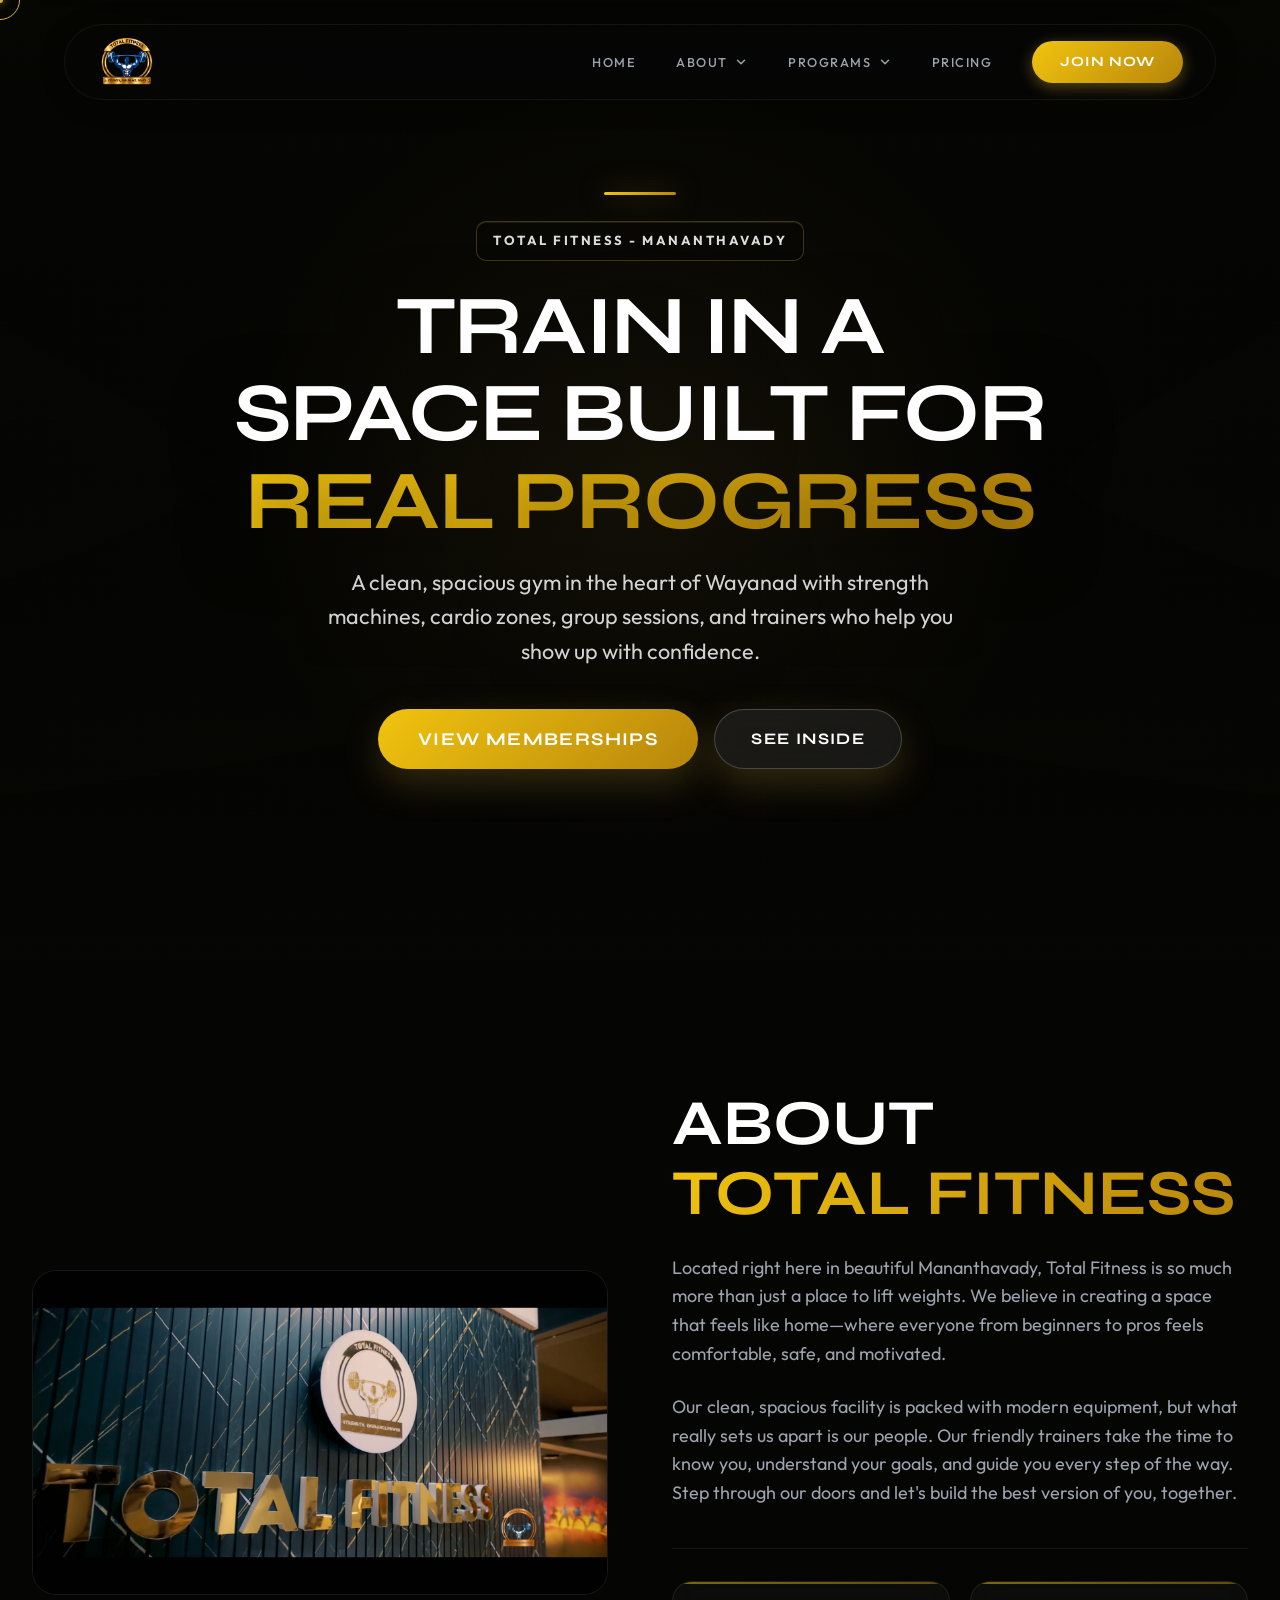
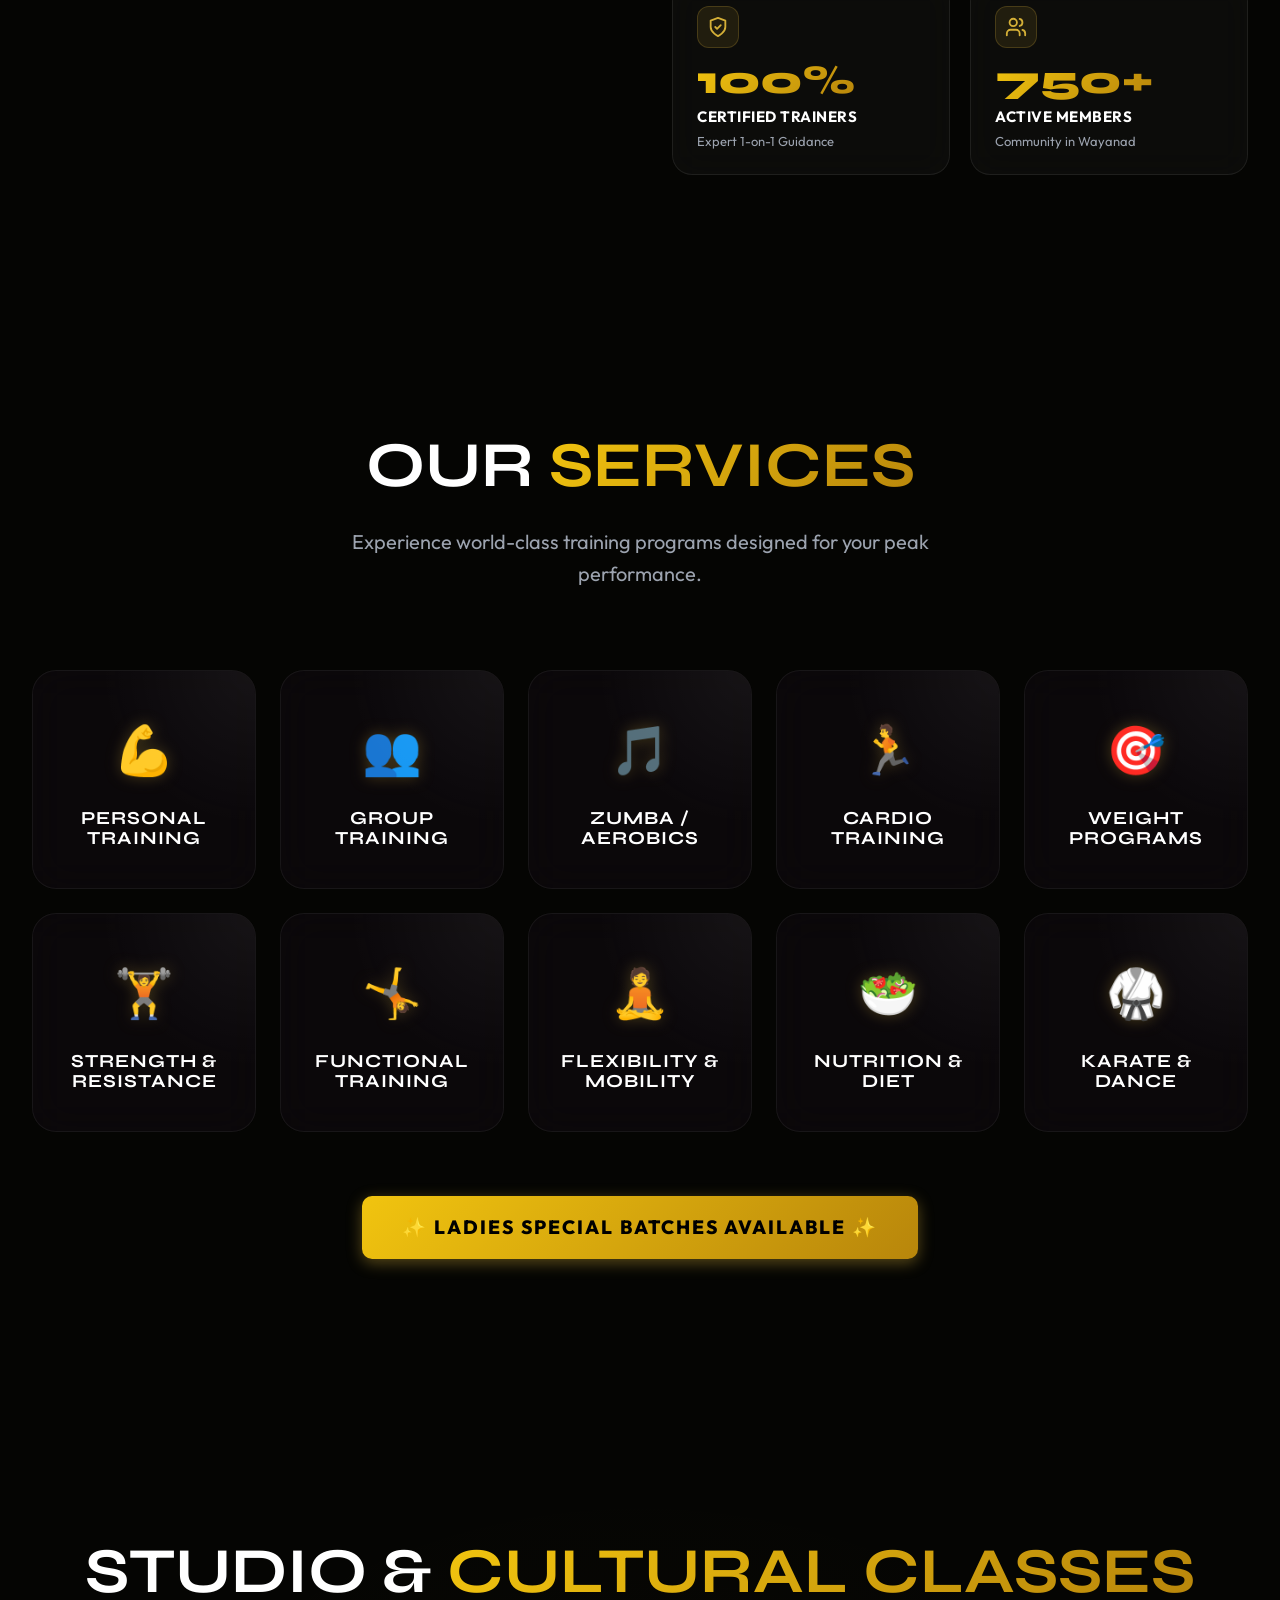
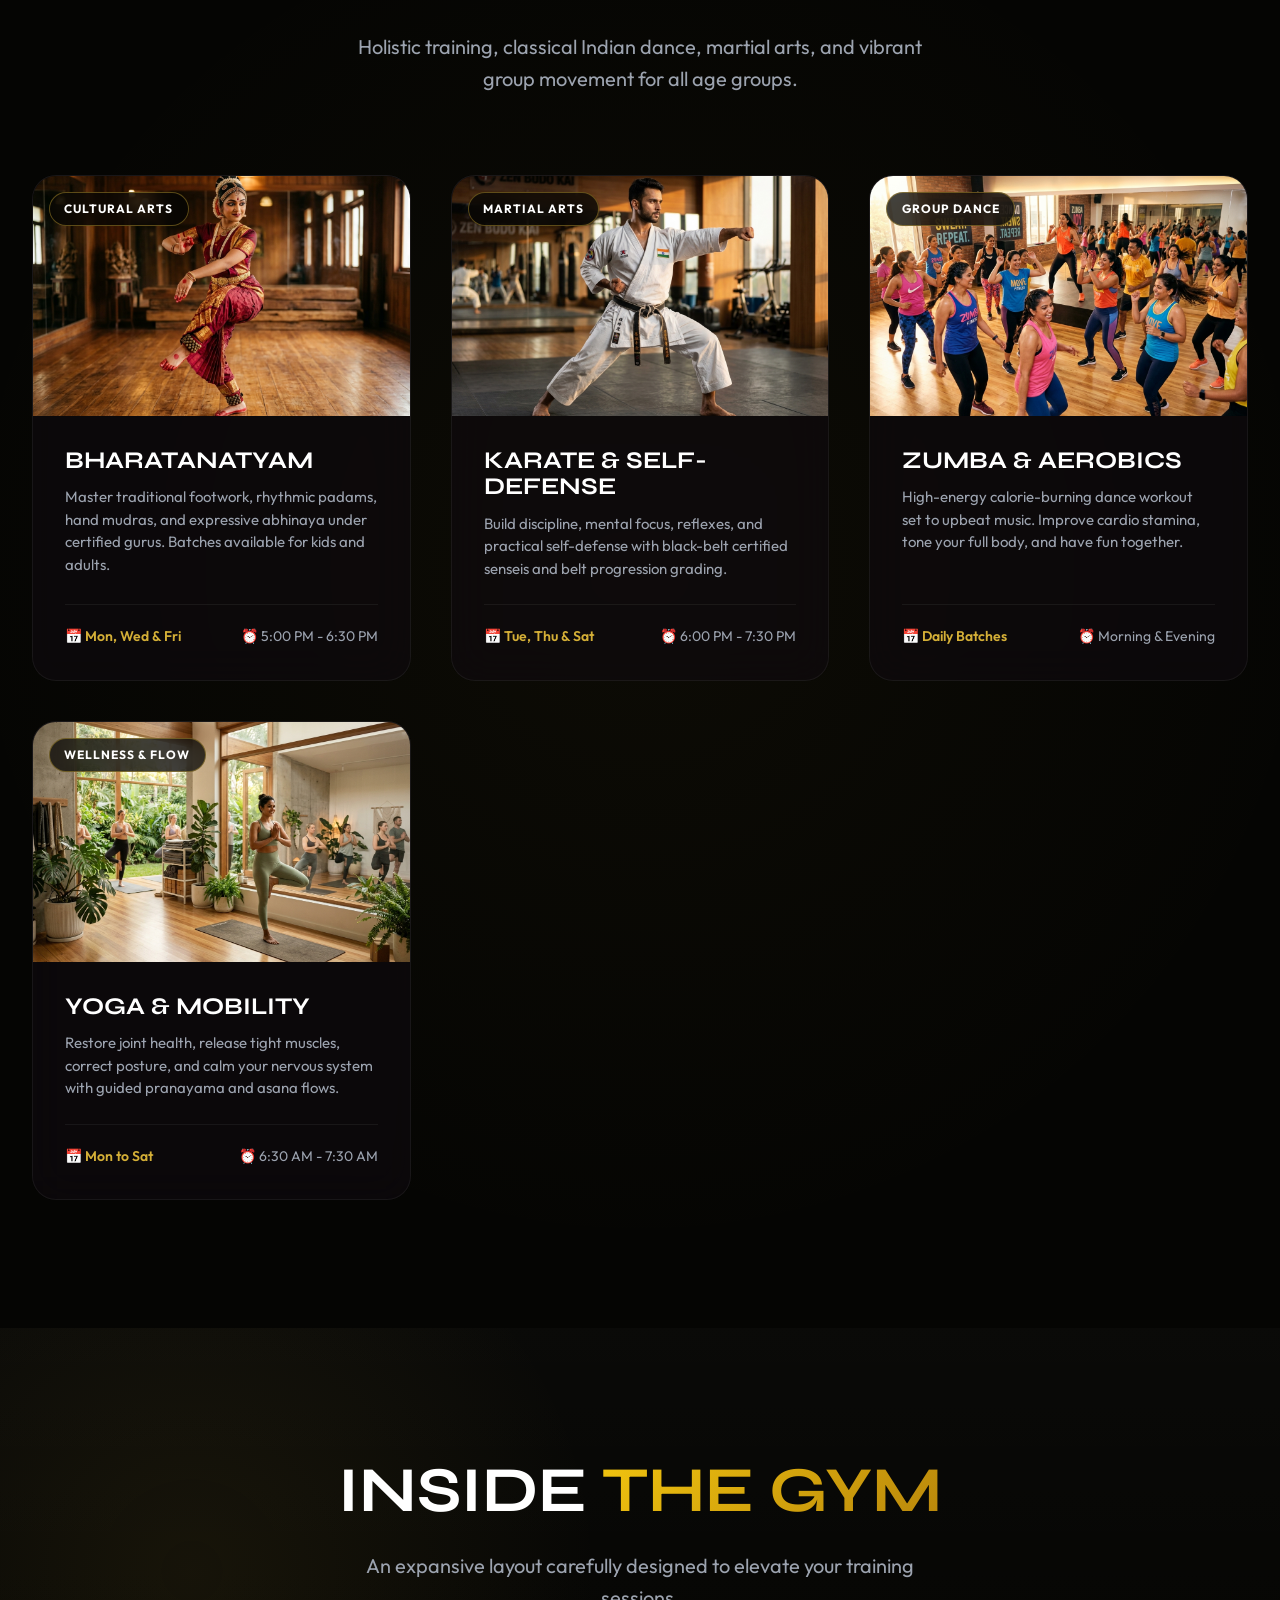
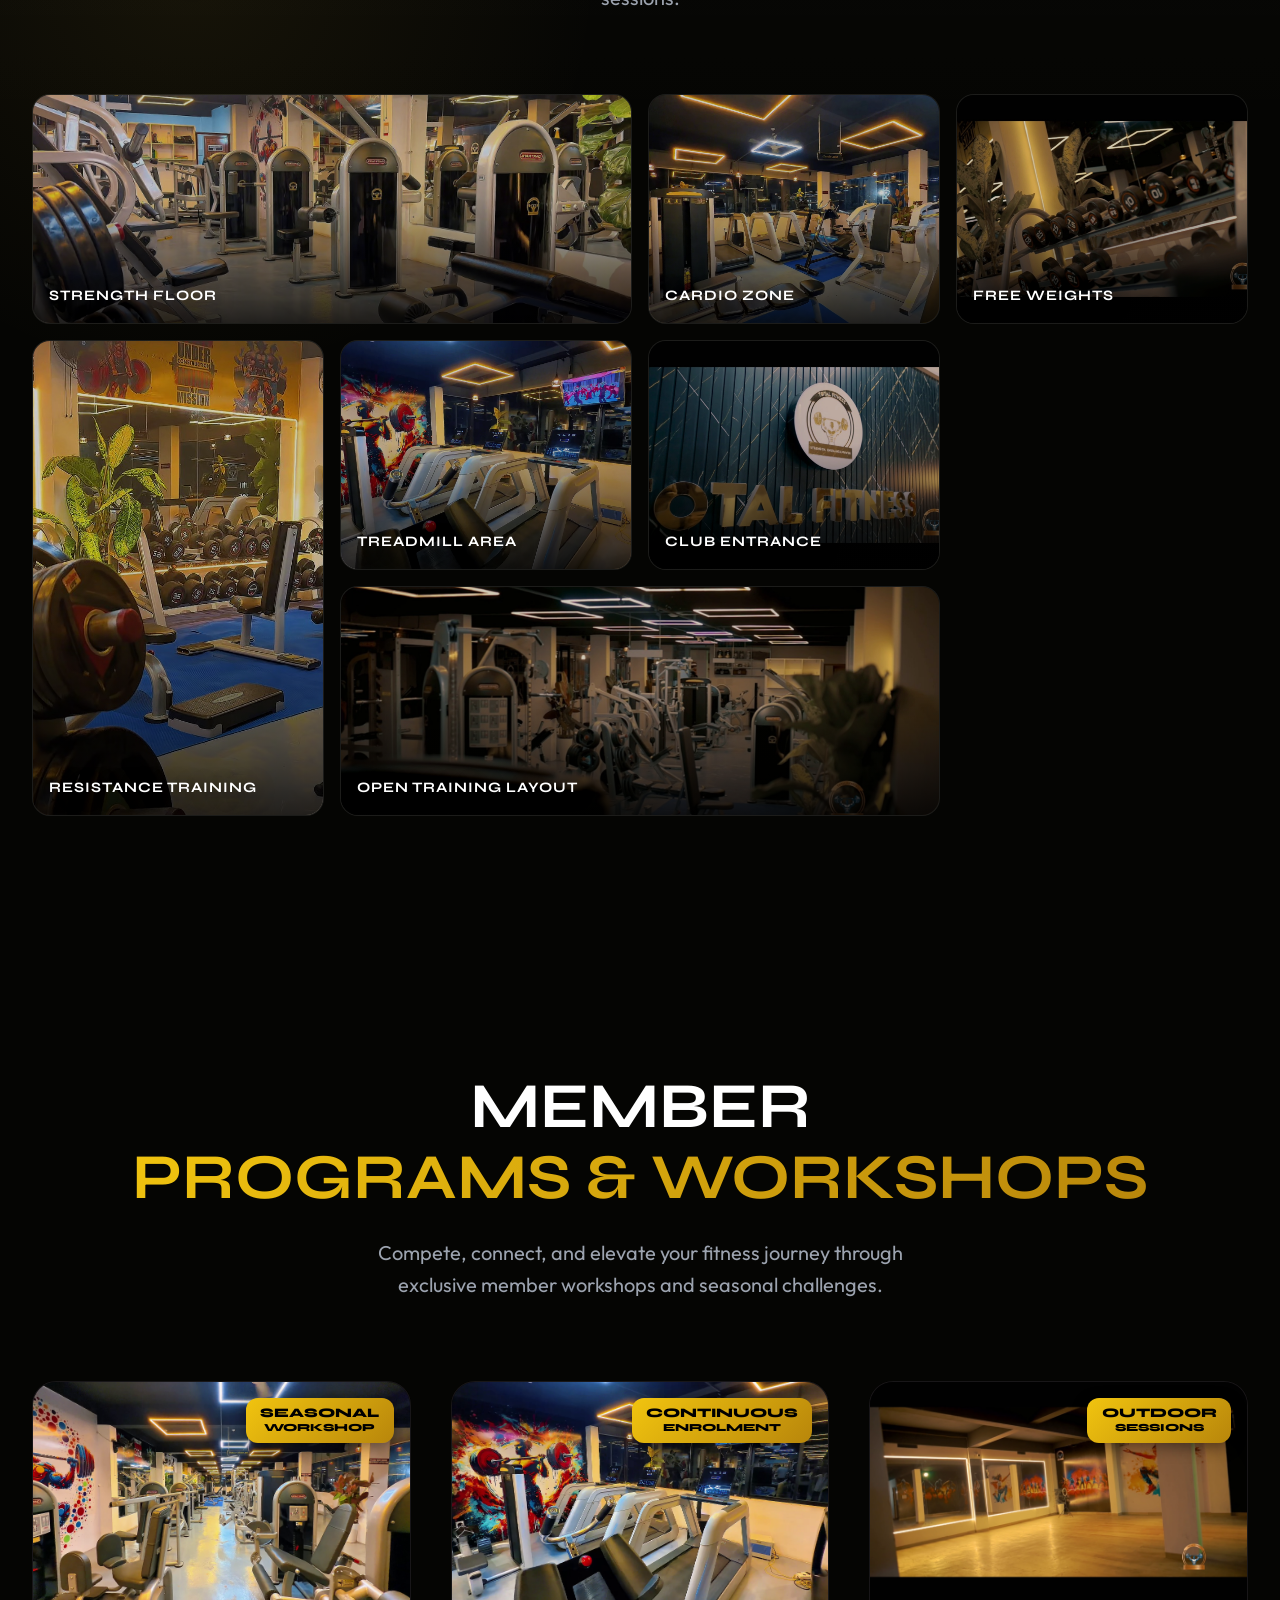
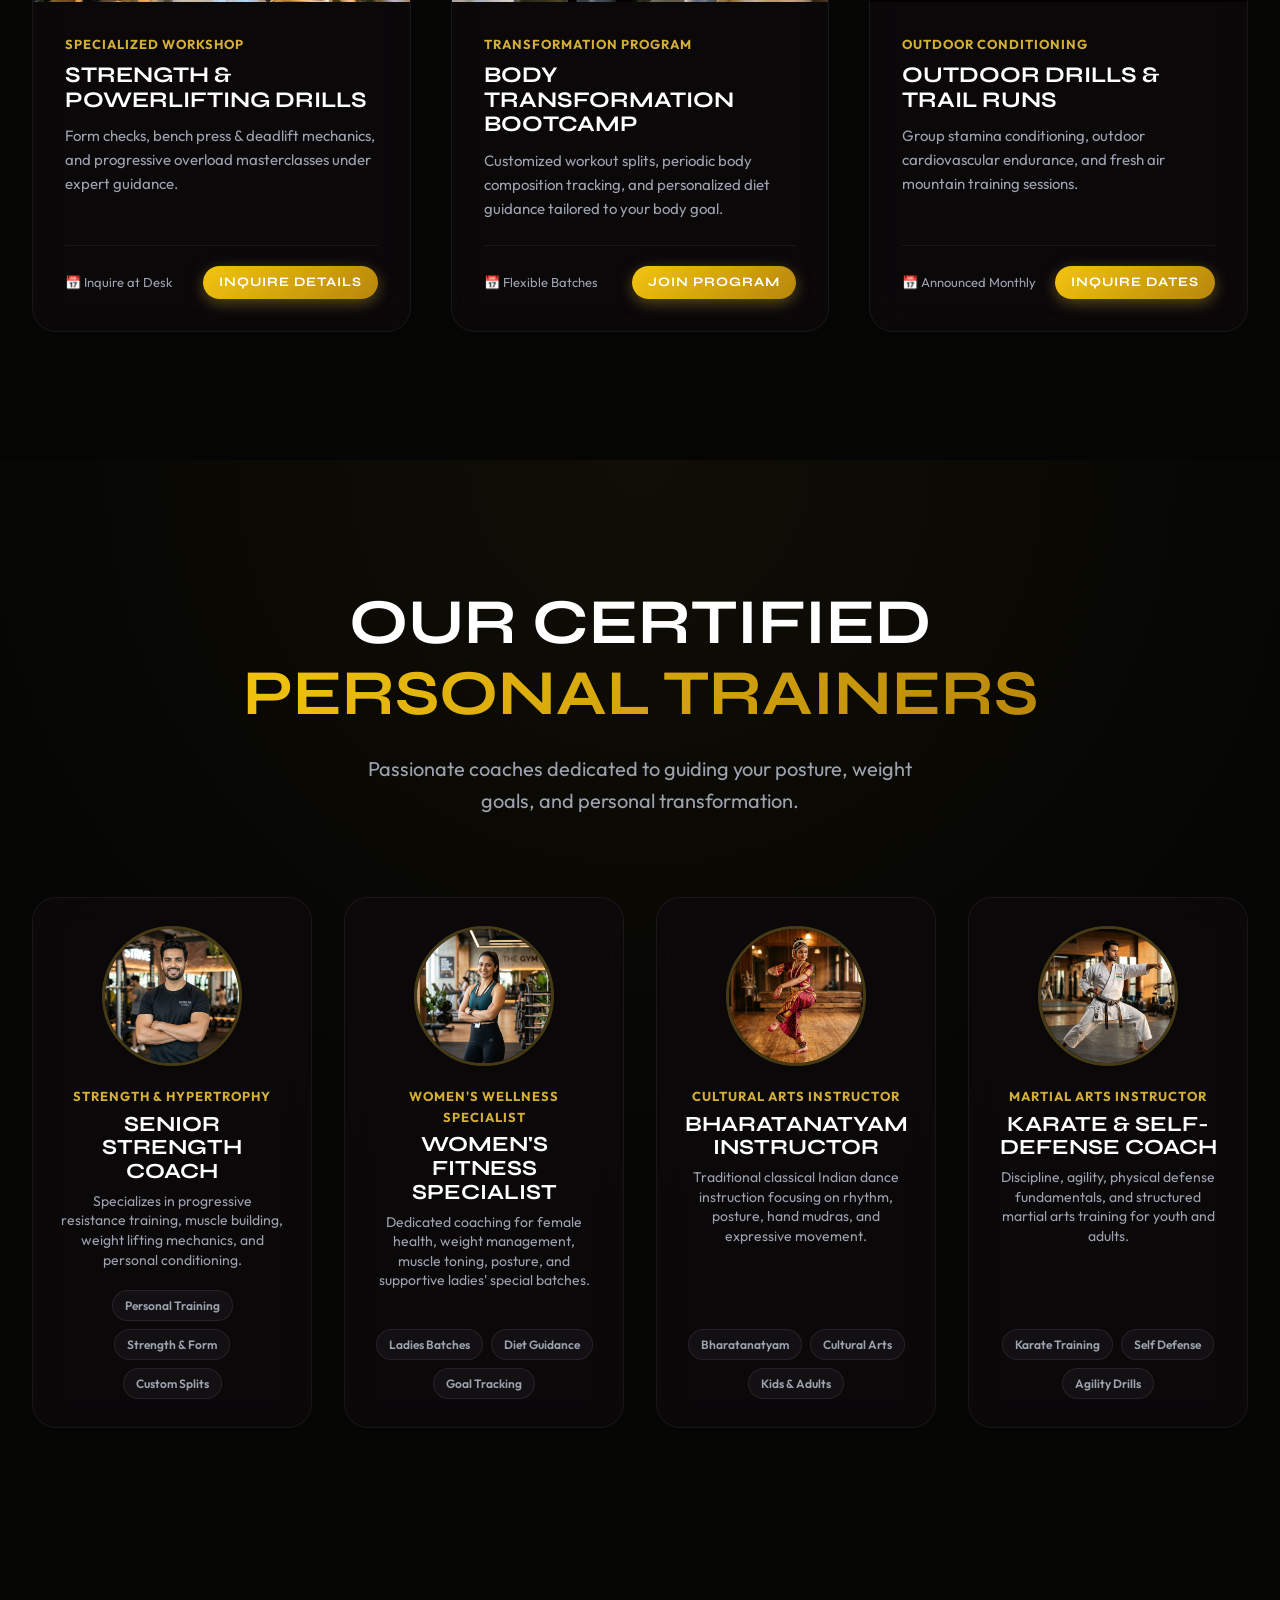
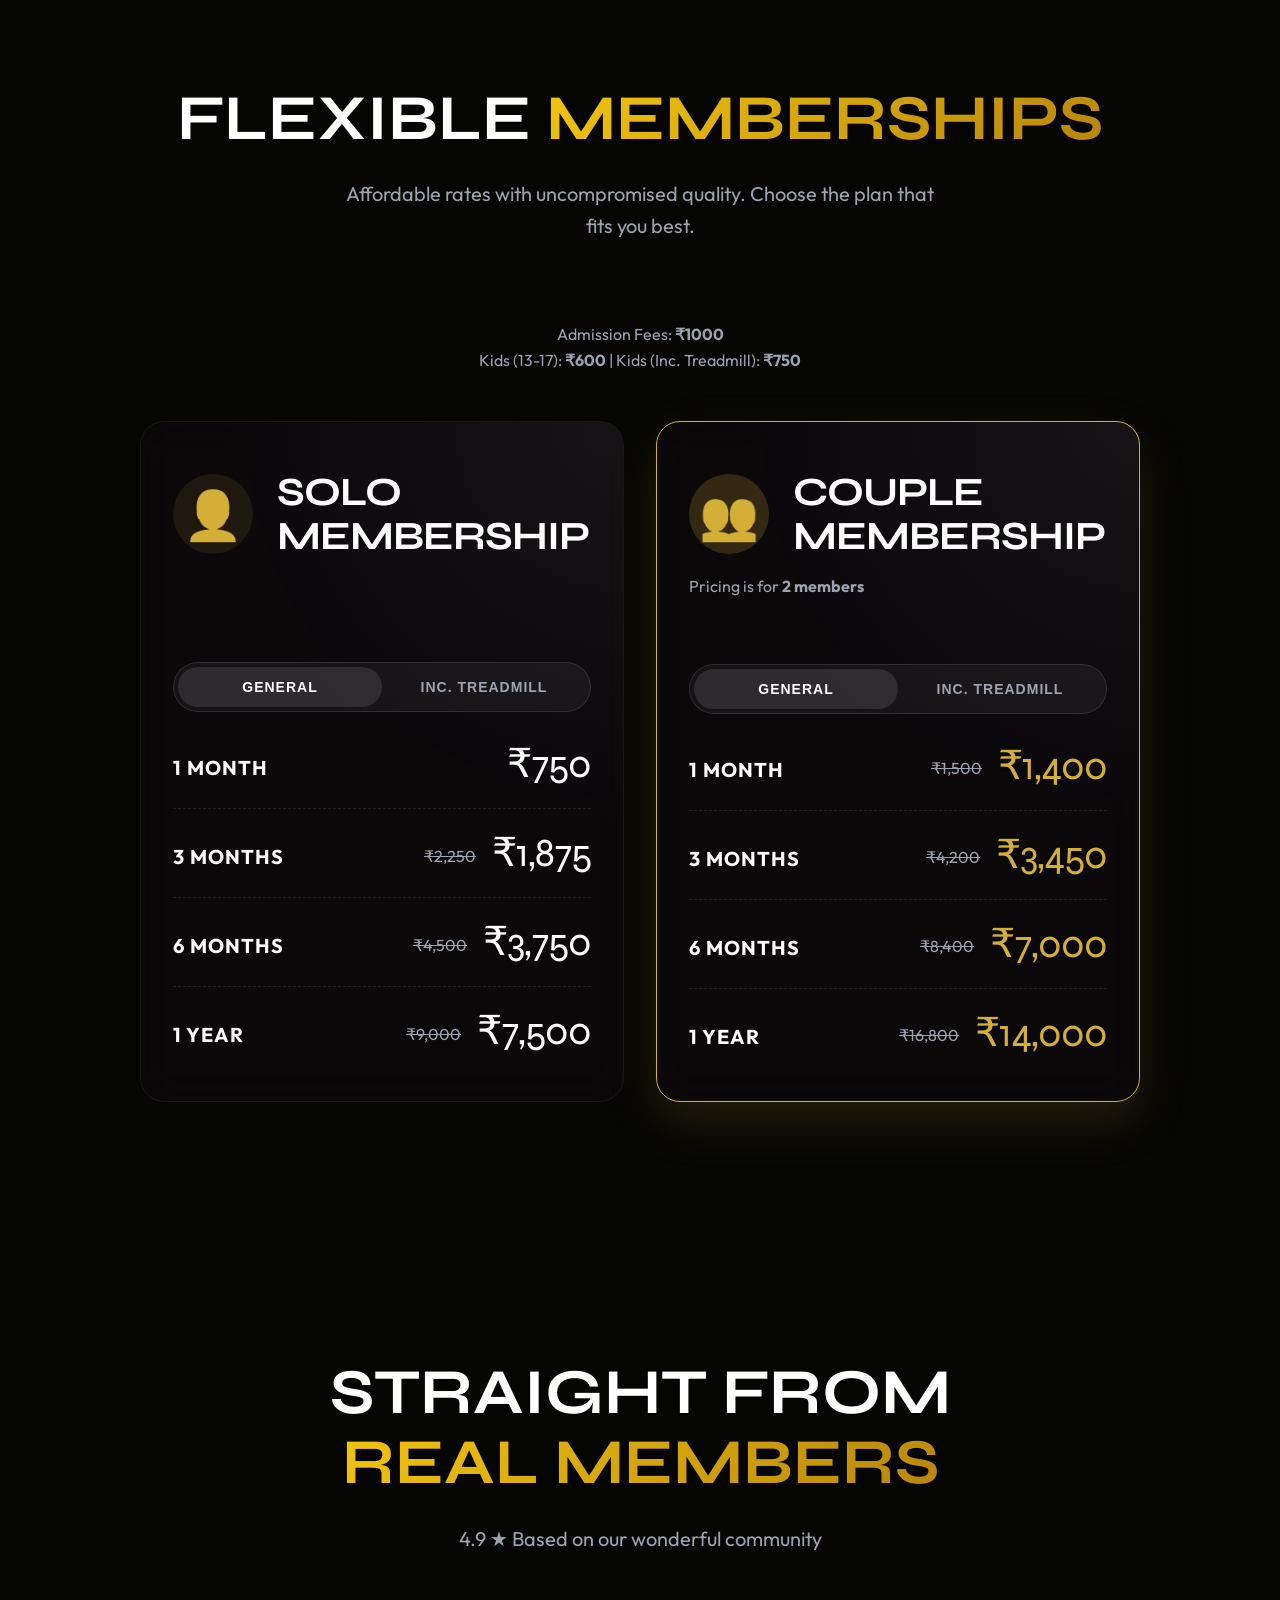
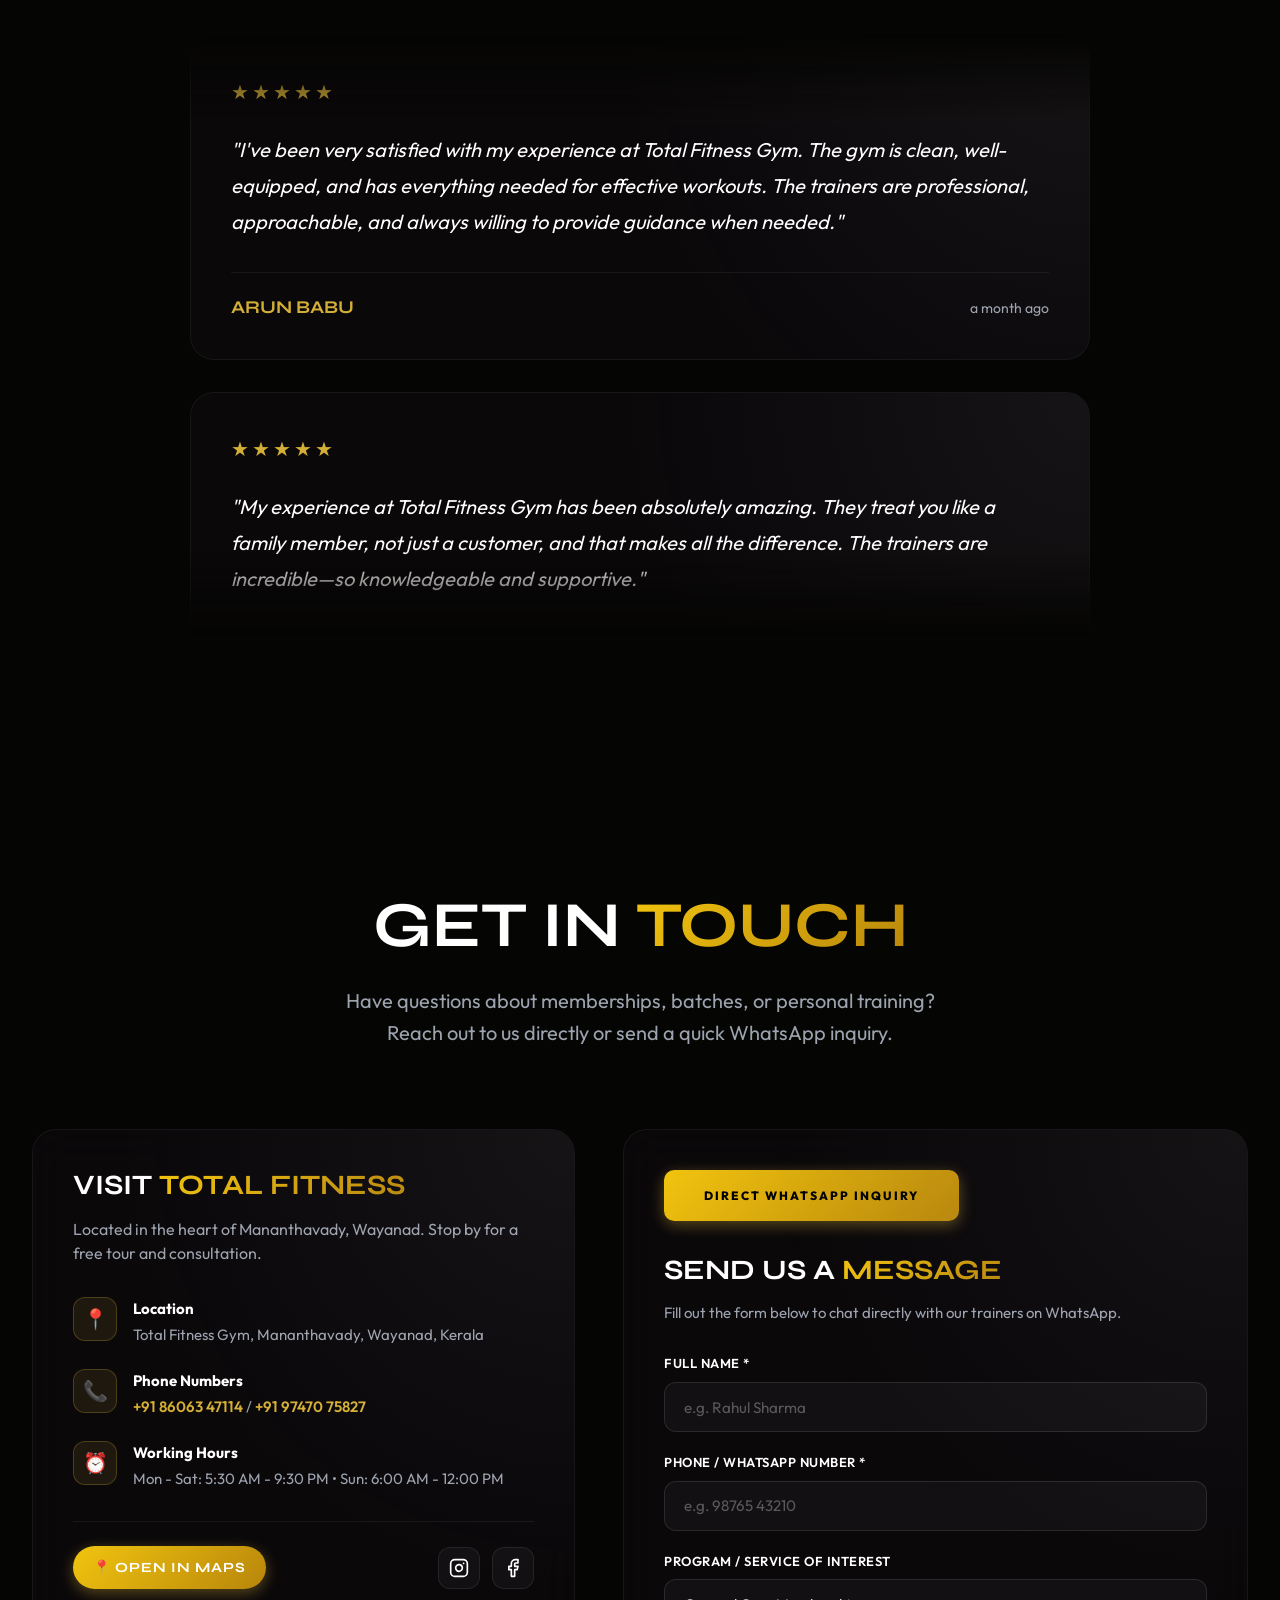
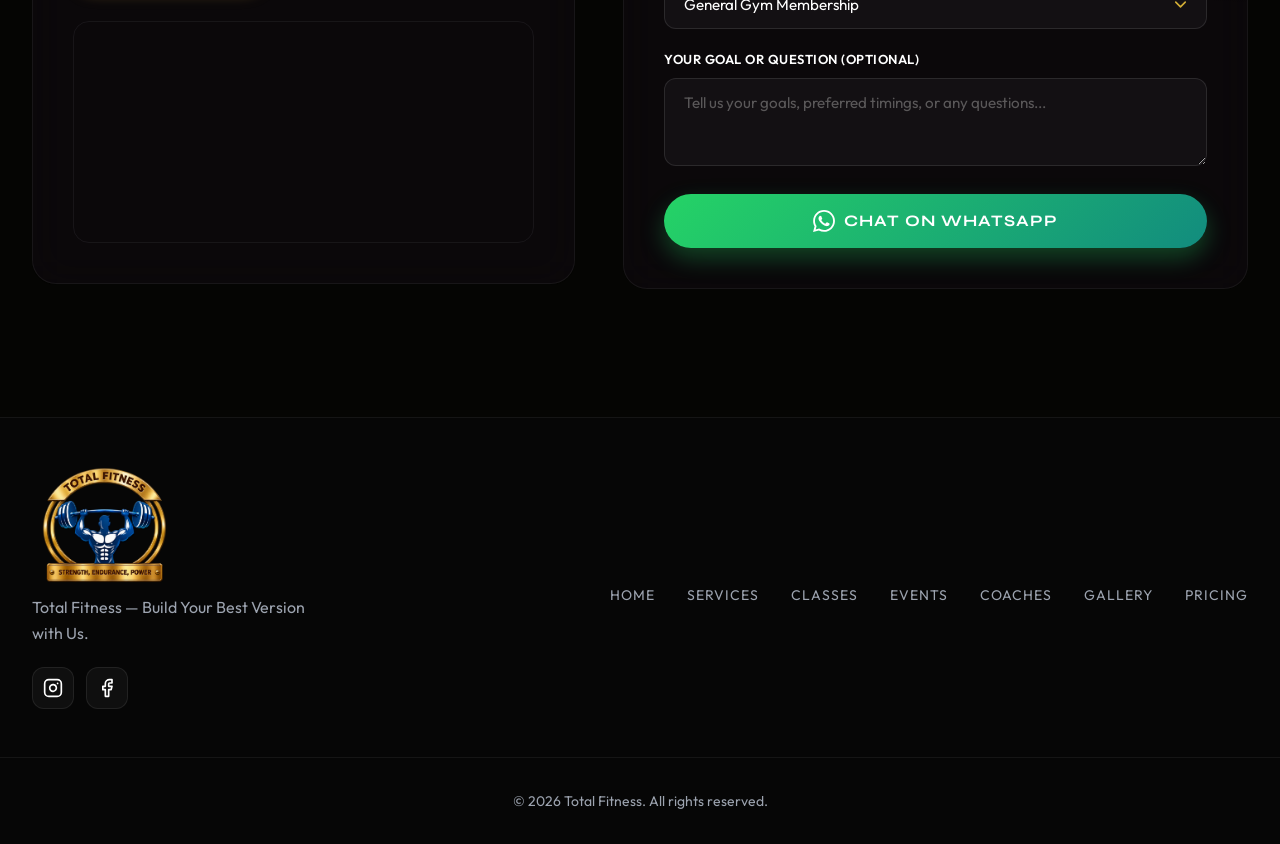
==== commit 93c28293: "Streamline header navigation with nested dropdown menus" ====
--- a/index.html
+++ b/index.html
@@ -29,14 +29,39 @@
 
       <nav class="main-nav">
         <a href="#home" class="nav-link">Home</a>
-        <a href="#about" class="nav-link">About</a>
-        <a href="#services" class="nav-link">Services</a>
-        <a href="#classes" class="nav-link">Classes</a>
-        <a href="#events" class="nav-link">Events</a>
-        <a href="#trainers" class="nav-link">Coaches</a>
-        <a href="#gallery" class="nav-link">Gallery</a>
+        
+        <!-- About Dropdown -->
+        <div class="nav-dropdown">
+          <button class="nav-dropdown-trigger" type="button" aria-haspopup="true" aria-expanded="false">
+            About
+            <svg class="chevron" viewBox="0 0 24 24" fill="none" stroke="currentColor" stroke-width="2.5" stroke-linecap="round" stroke-linejoin="round">
+              <polyline points="6 9 12 15 18 9"></polyline>
+            </svg>
+          </button>
+          <div class="dropdown-menu">
+            <a href="#about" class="dropdown-item">About Gym</a>
+            <a href="#trainers" class="dropdown-item">Our Coaches</a>
+            <a href="#gallery" class="dropdown-item">Facility Gallery</a>
+            <a href="#reviews" class="dropdown-item">Member Reviews</a>
+          </div>
+        </div>
+
+        <!-- Programs Dropdown -->
+        <div class="nav-dropdown">
+          <button class="nav-dropdown-trigger" type="button" aria-haspopup="true" aria-expanded="false">
+            Programs
+            <svg class="chevron" viewBox="0 0 24 24" fill="none" stroke="currentColor" stroke-width="2.5" stroke-linecap="round" stroke-linejoin="round">
+              <polyline points="6 9 12 15 18 9"></polyline>
+            </svg>
+          </button>
+          <div class="dropdown-menu">
+            <a href="#services" class="dropdown-item">Gym Services</a>
+            <a href="#classes" class="dropdown-item">Studio & Dance Classes</a>
+            <a href="#events" class="dropdown-item">Workshops & Events</a>
+          </div>
+        </div>
+
         <a href="#pricing" class="nav-link">Pricing</a>
-        <a href="#reviews" class="nav-link">Reviews</a>
         <a href="#location" class="btn-primary glow-btn">Join Now</a>
       </nav>
     </div>
--- a/style.css
+++ b/style.css
@@ -257,6 +257,109 @@
   color: var(--text-main);
 }
 
+/* Navigation Dropdown */
+.nav-dropdown {
+  position: relative;
+  display: flex;
+  align-items: center;
+}
+
+.nav-dropdown-trigger {
+  color: var(--text-muted);
+  text-decoration: none;
+  font-weight: 500;
+  text-transform: uppercase;
+  letter-spacing: 1.5px;
+  font-size: 0.8rem;
+  transition: var(--ts-fast);
+  display: inline-flex;
+  align-items: center;
+  gap: 0.4rem;
+  cursor: pointer;
+  background: none;
+  border: none;
+  padding: 0.6rem 0;
+  font-family: var(--font-body);
+}
+
+.nav-dropdown-trigger:hover,
+.nav-dropdown:hover .nav-dropdown-trigger {
+  color: var(--text-main);
+}
+
+.nav-dropdown-trigger .chevron {
+  width: 14px;
+  height: 14px;
+  transition: transform 0.3s cubic-bezier(0.16, 1, 0.3, 1), color 0.3s ease;
+}
+
+.nav-dropdown:hover .nav-dropdown-trigger .chevron {
+  transform: rotate(180deg);
+  color: var(--accent-color);
+}
+
+.dropdown-menu {
+  position: absolute;
+  top: 100%;
+  left: 50%;
+  transform: translateX(-50%) translateY(12px);
+  min-width: 220px;
+  background: rgba(12, 10, 15, 0.96);
+  backdrop-filter: blur(24px);
+  -webkit-backdrop-filter: blur(24px);
+  border: 1px solid var(--glass-border);
+  border-radius: 16px;
+  padding: 0.6rem;
+  box-shadow: 0 15px 35px rgba(0, 0, 0, 0.7), 0 0 25px rgba(212, 175, 55, 0.1);
+  opacity: 0;
+  visibility: hidden;
+  pointer-events: none;
+  transition: all 0.25s cubic-bezier(0.16, 1, 0.3, 1);
+  display: flex;
+  flex-direction: column;
+  gap: 0.25rem;
+  z-index: 1000;
+}
+
+.dropdown-menu::before {
+  content: '';
+  position: absolute;
+  top: -12px;
+  left: 0;
+  right: 0;
+  height: 12px;
+}
+
+.nav-dropdown:hover .dropdown-menu,
+.nav-dropdown:focus-within .dropdown-menu {
+  opacity: 1;
+  visibility: visible;
+  pointer-events: auto;
+  transform: translateX(-50%) translateY(4px);
+}
+
+.dropdown-item {
+  display: flex;
+  align-items: center;
+  gap: 0.6rem;
+  padding: 0.7rem 1rem;
+  color: var(--text-muted);
+  text-decoration: none;
+  font-size: 0.8125rem;
+  font-weight: 500;
+  text-transform: uppercase;
+  letter-spacing: 1px;
+  border-radius: 10px;
+  transition: var(--ts-fast);
+  white-space: nowrap;
+}
+
+.dropdown-item:hover {
+  background: rgba(212, 175, 55, 0.12);
+  color: #fff;
+  padding-left: 1.25rem;
+}
+
 .mobile-menu-btn {
   display: none;
   background: transparent;
@@ -1589,14 +1692,52 @@
     top: 100%;
     left: -1px; /* Align with border */
     width: calc(100% + 2px);
-    background: rgba(10, 10, 15, 0.95);
-    backdrop-filter: blur(20px);
-    -webkit-backdrop-filter: blur(20px);
+    background: rgba(10, 10, 15, 0.96);
+    backdrop-filter: blur(24px);
+    -webkit-backdrop-filter: blur(24px);
     border: 1px solid var(--glass-border);
     border-top: none;
     border-radius: 0 0 20px 20px;
-    padding: 1.5rem 0 2.5rem 0;
+    padding: 1.5rem 1.5rem 2.5rem;
+    gap: 1rem;
+    max-height: 80vh;
+    overflow-y: auto;
     z-index: 99;
+  }
+
+  .nav-dropdown {
+    flex-direction: column;
+    align-items: stretch;
+    width: 100%;
+  }
+
+  .nav-dropdown-trigger {
+    width: 100%;
+    justify-content: space-between;
+    font-size: 0.85rem;
+    padding: 0.5rem 0;
+    border-bottom: 1px solid rgba(255, 255, 255, 0.05);
+  }
+
+  .dropdown-menu {
+    position: static;
+    transform: none !important;
+    opacity: 1;
+    visibility: visible;
+    pointer-events: auto;
+    width: 100%;
+    min-width: 100%;
+    background: rgba(255, 255, 255, 0.02);
+    border: 1px solid rgba(255, 255, 255, 0.05);
+    box-shadow: none;
+    border-radius: 12px;
+    margin-top: 0.4rem;
+    padding: 0.4rem;
+  }
+
+  .dropdown-item {
+    font-size: 0.8rem;
+    padding: 0.6rem 0.8rem;
   }
   
   /* Hero Mobile Fixes */
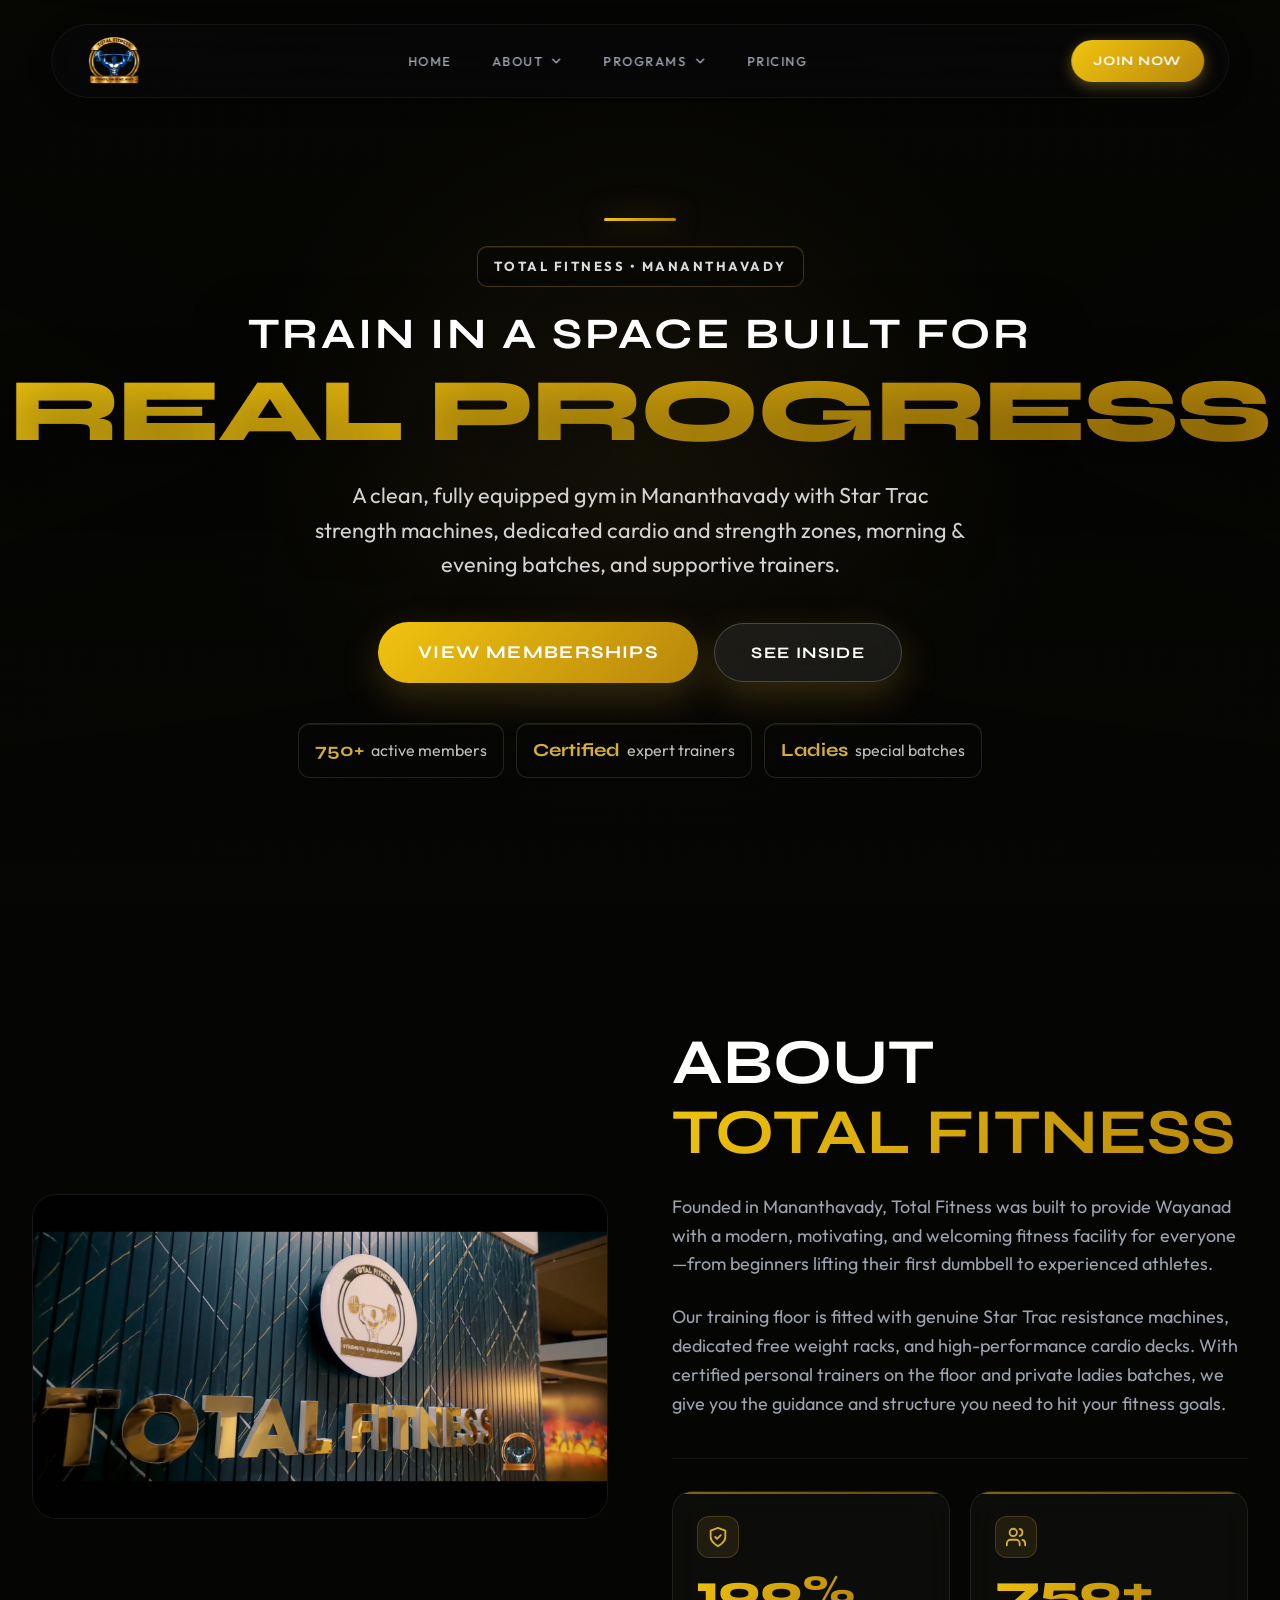
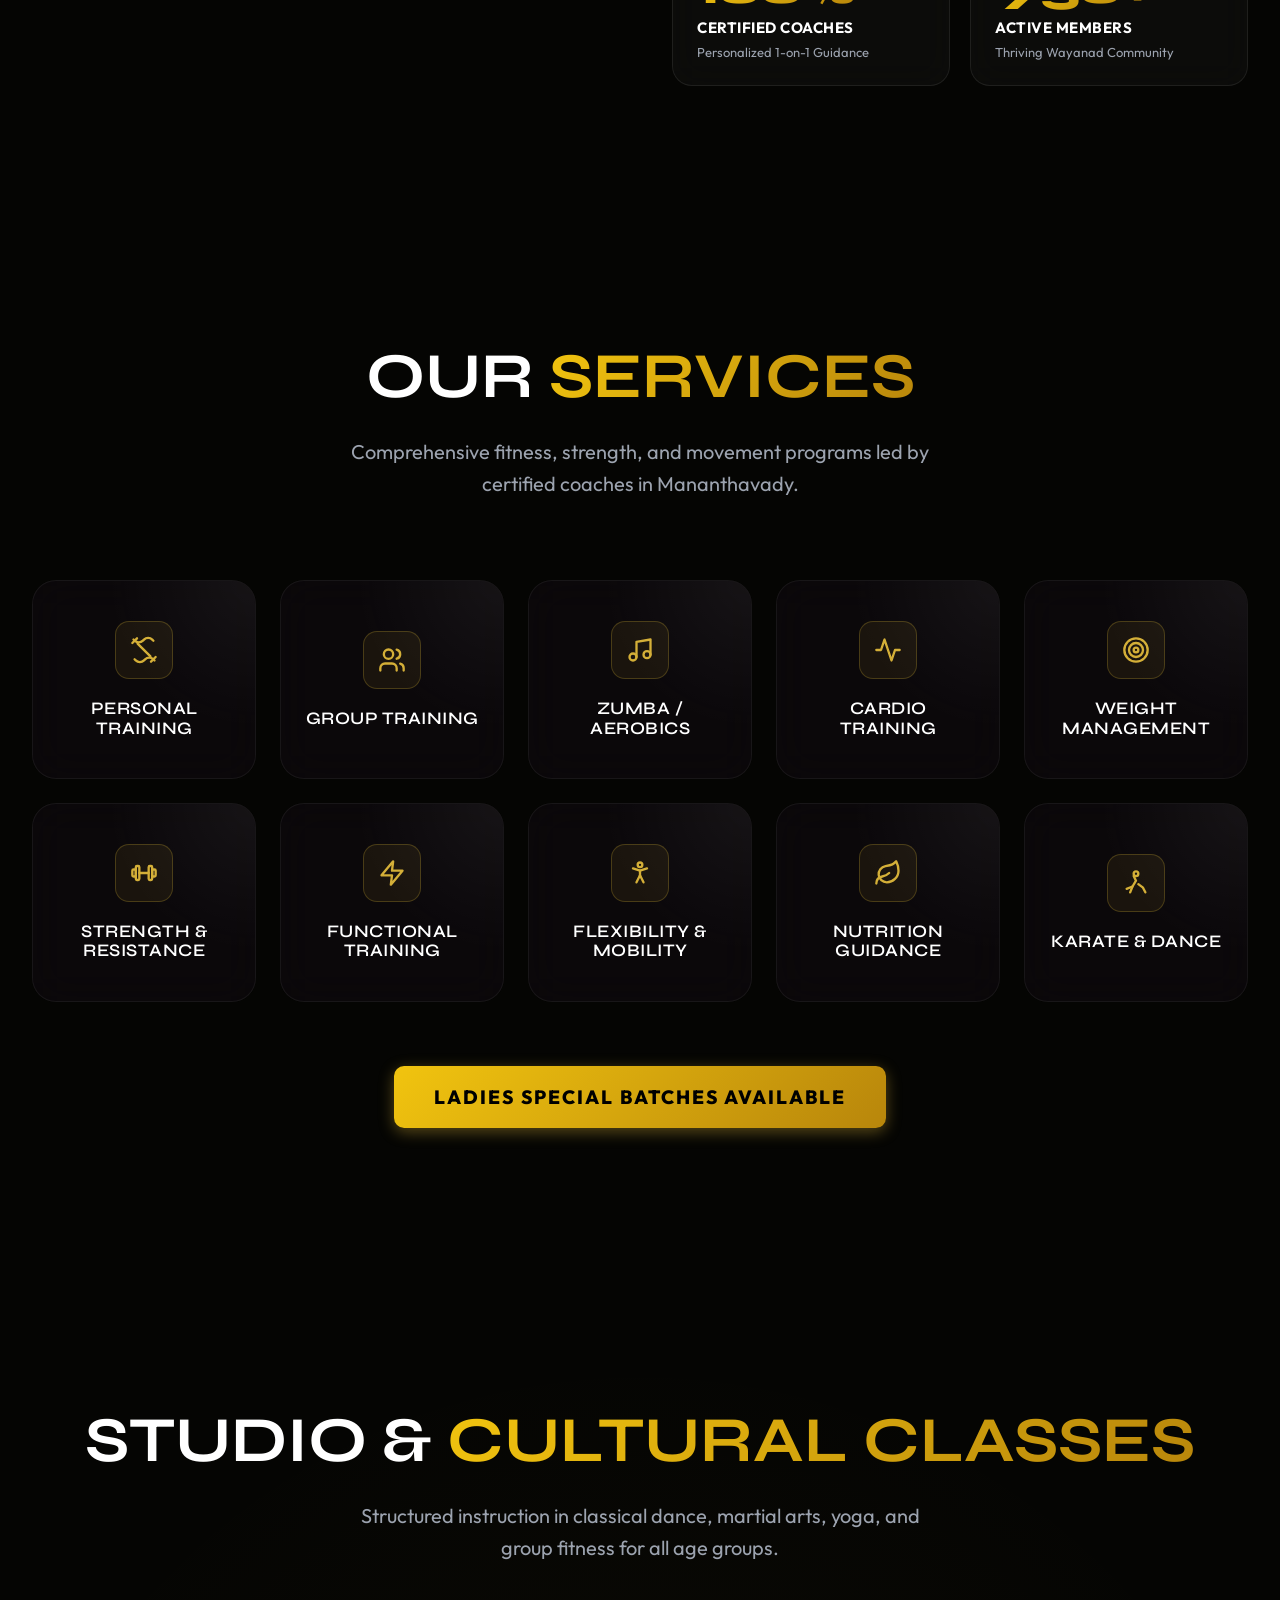
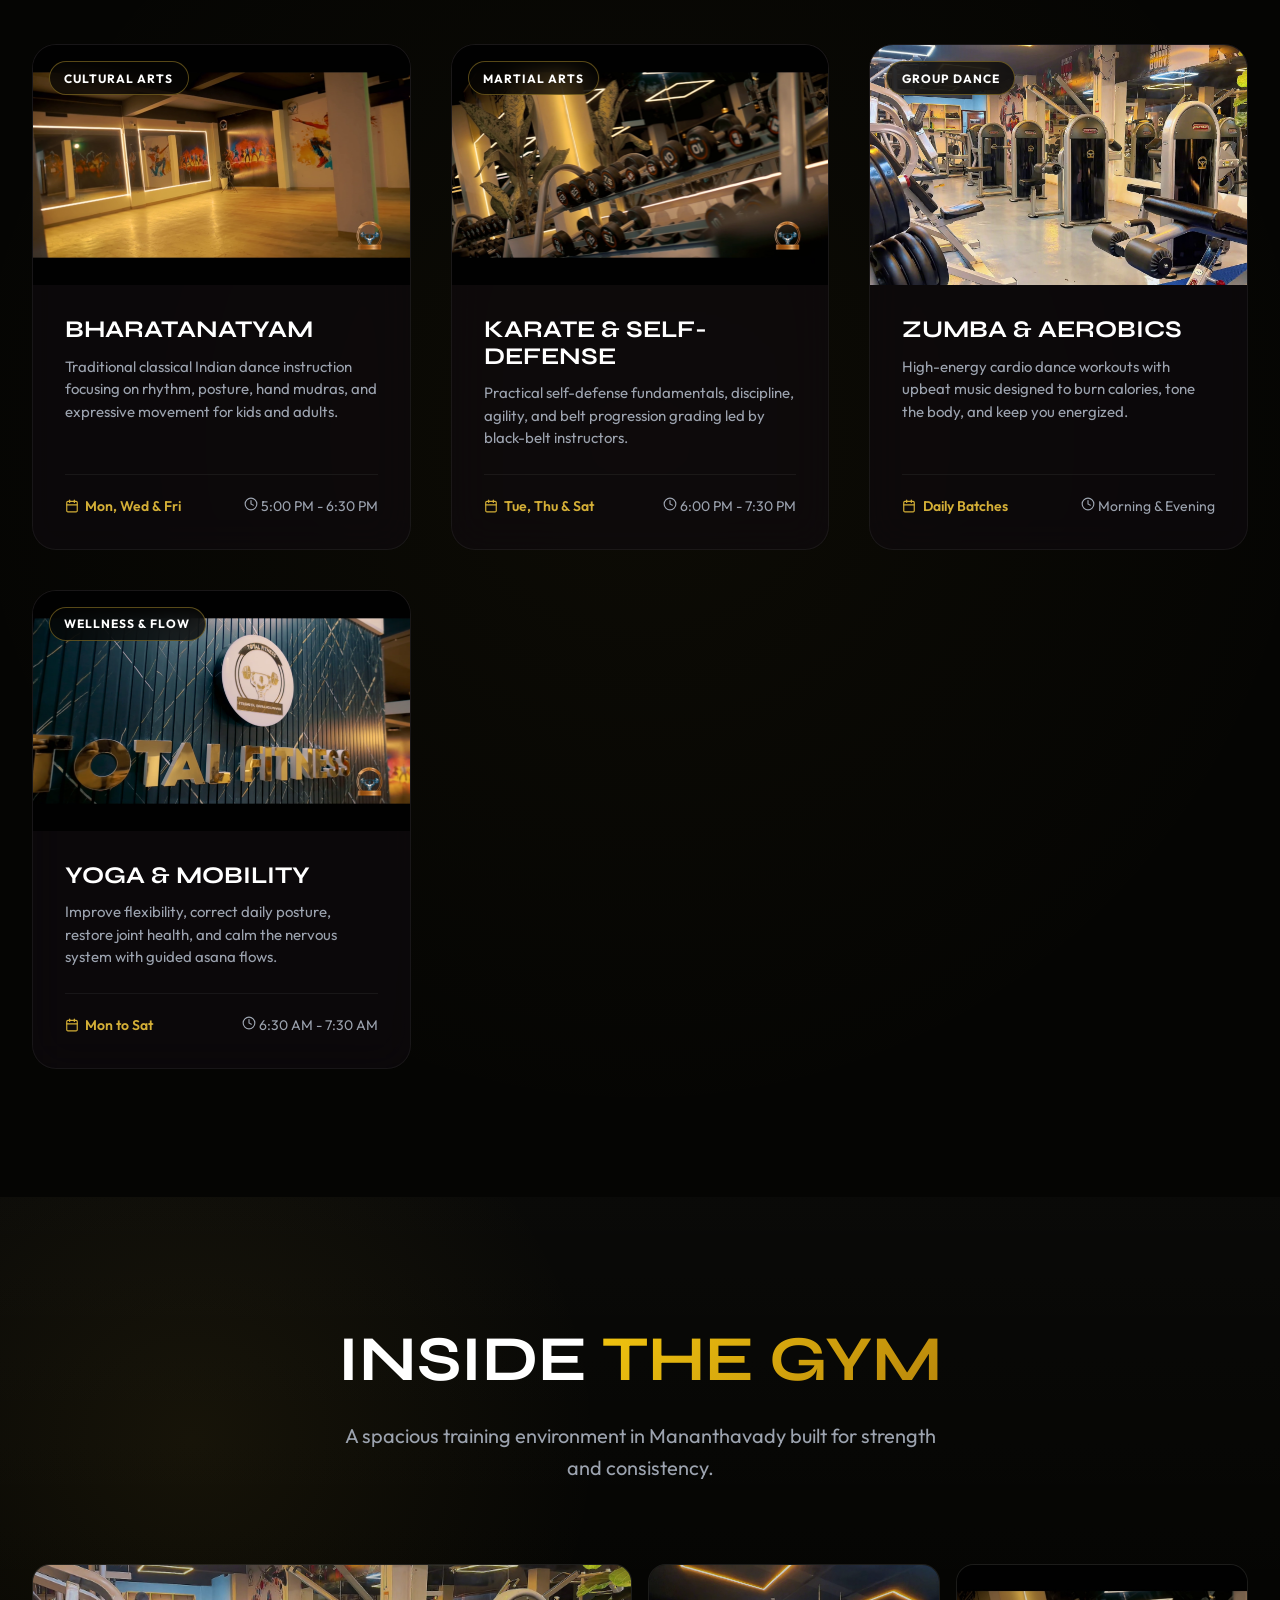
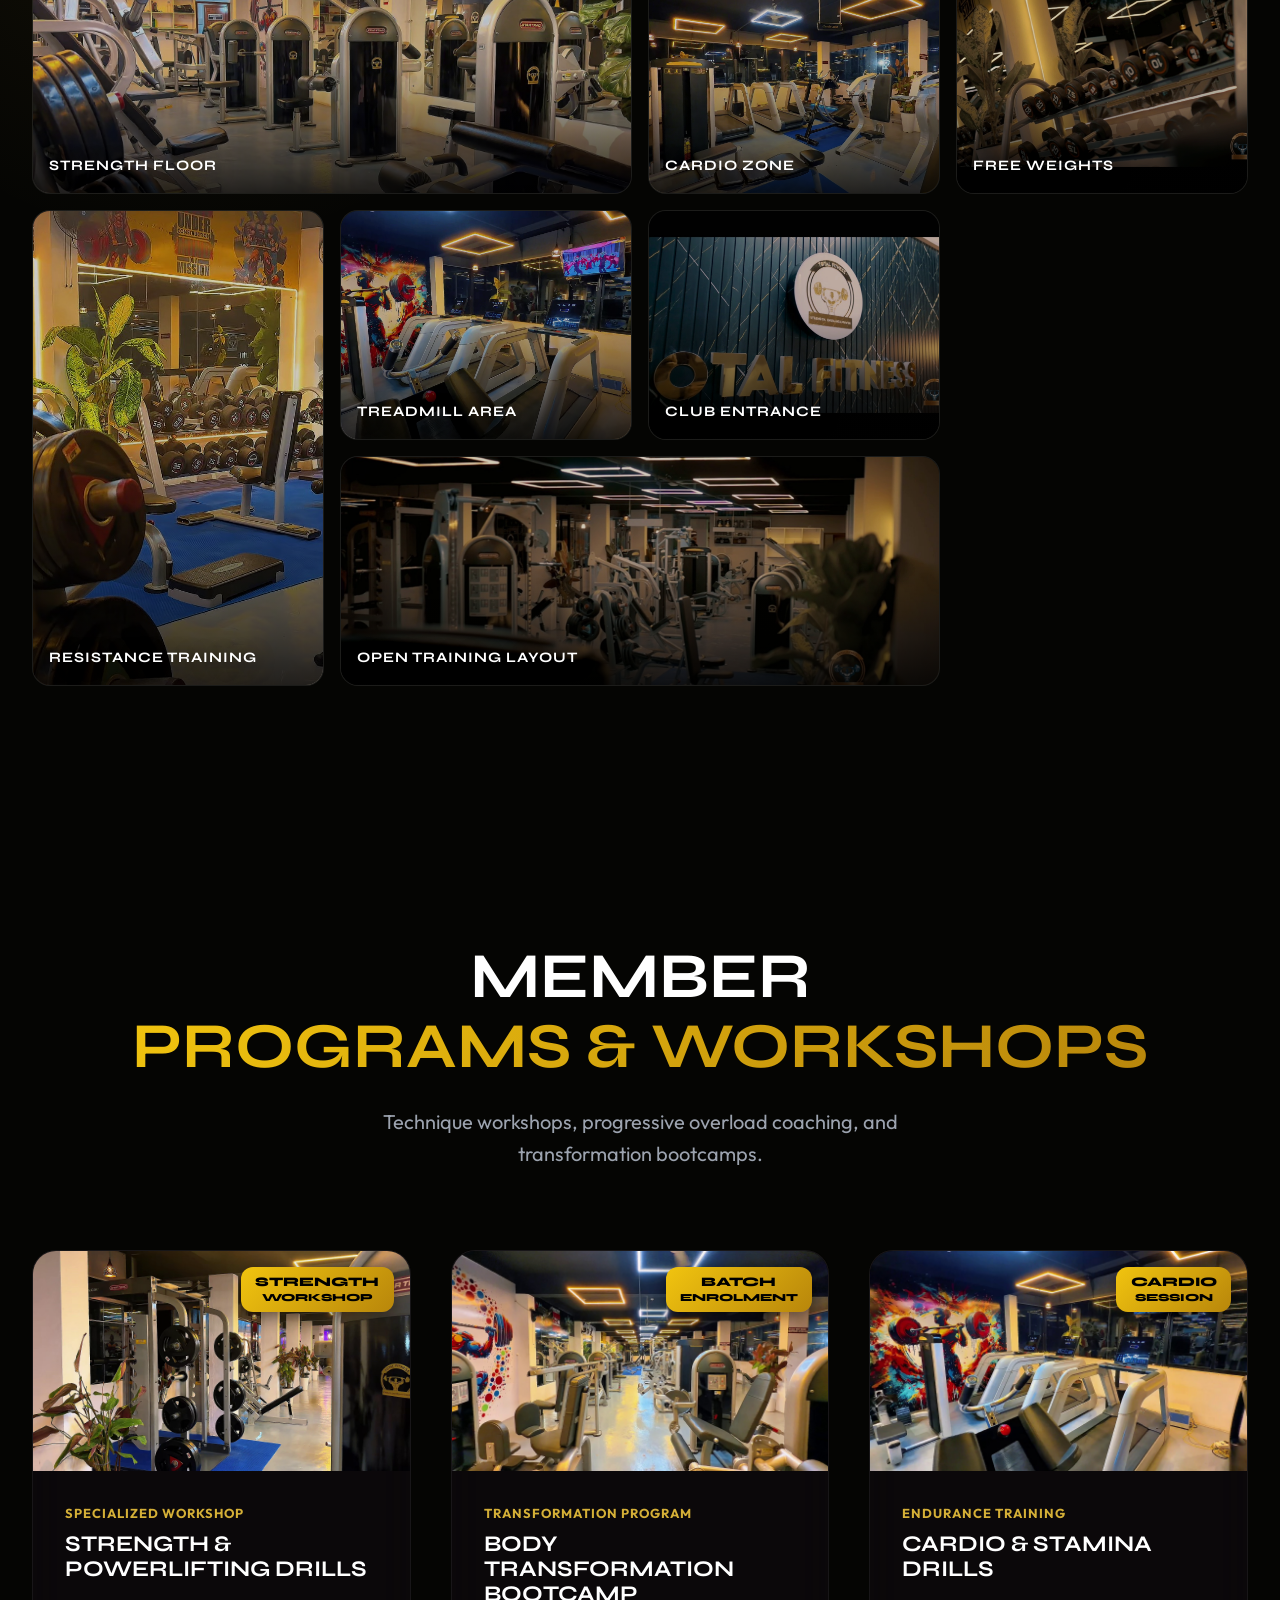
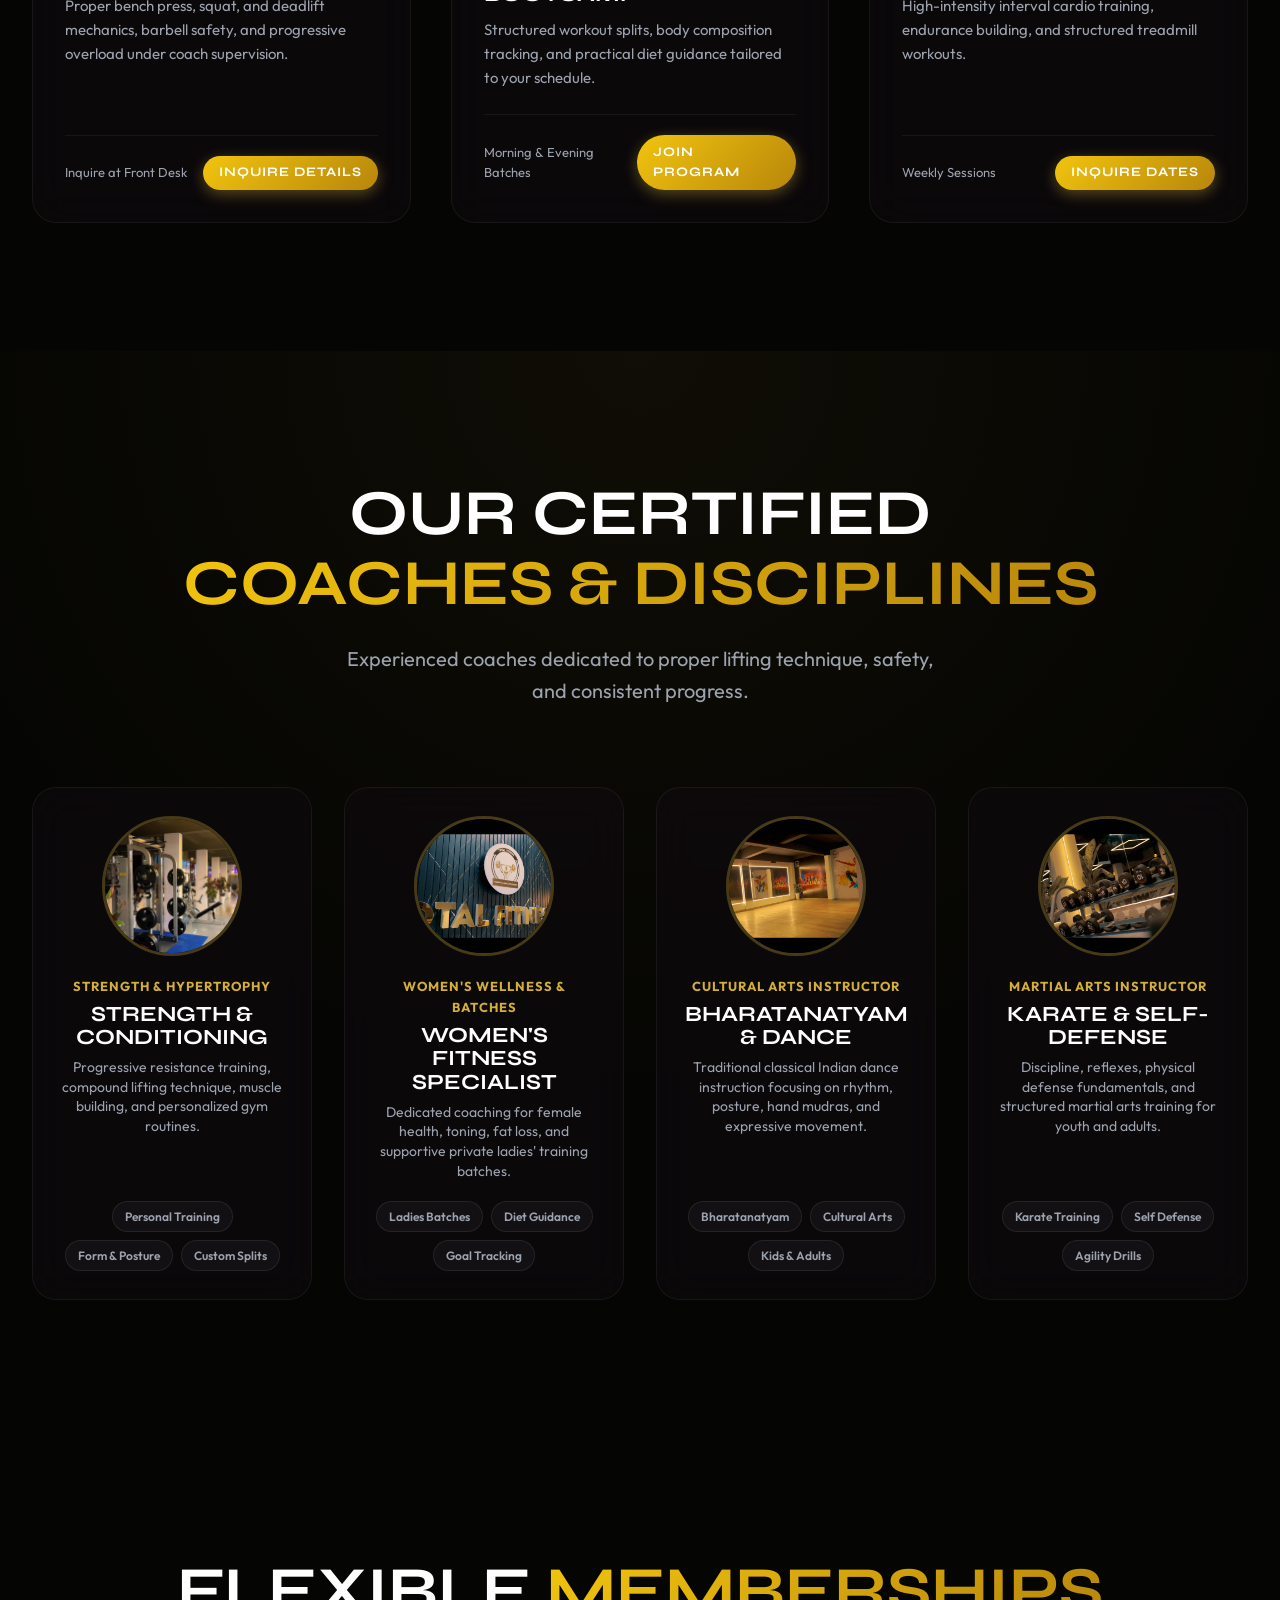
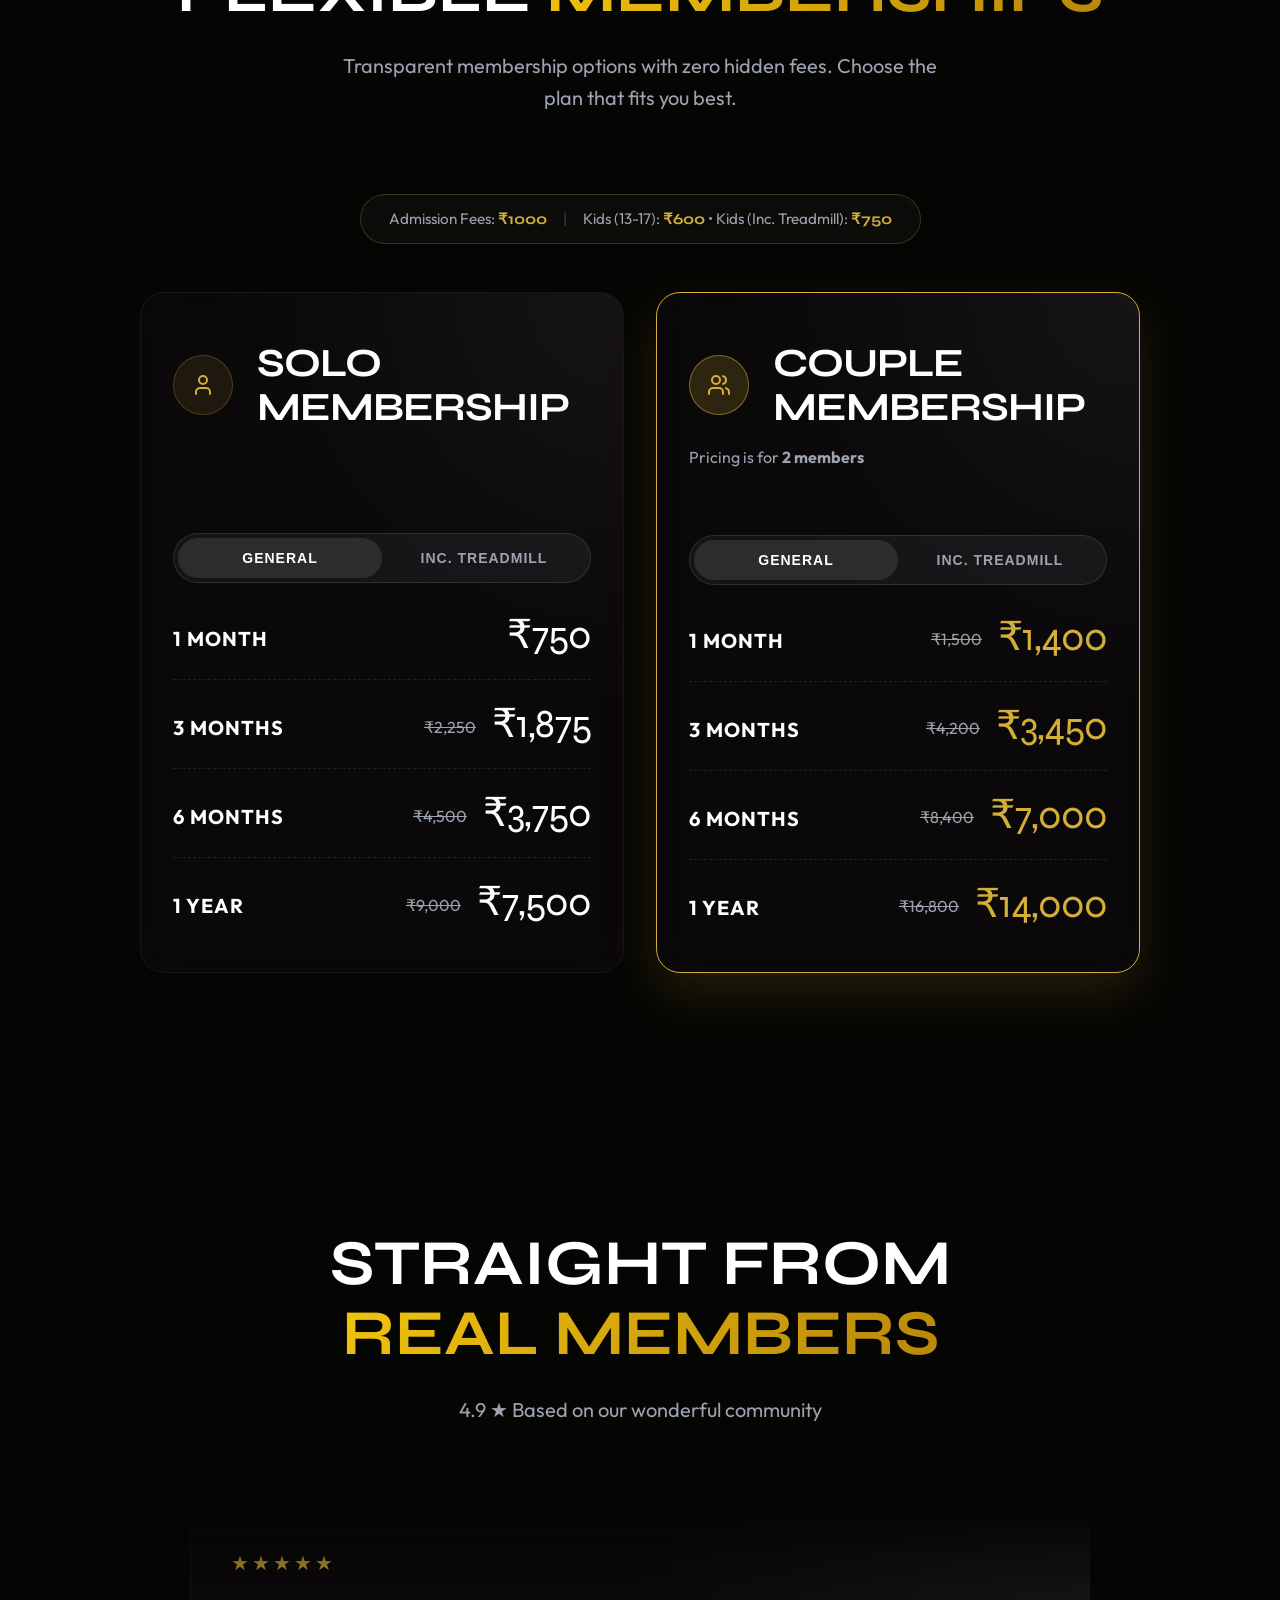
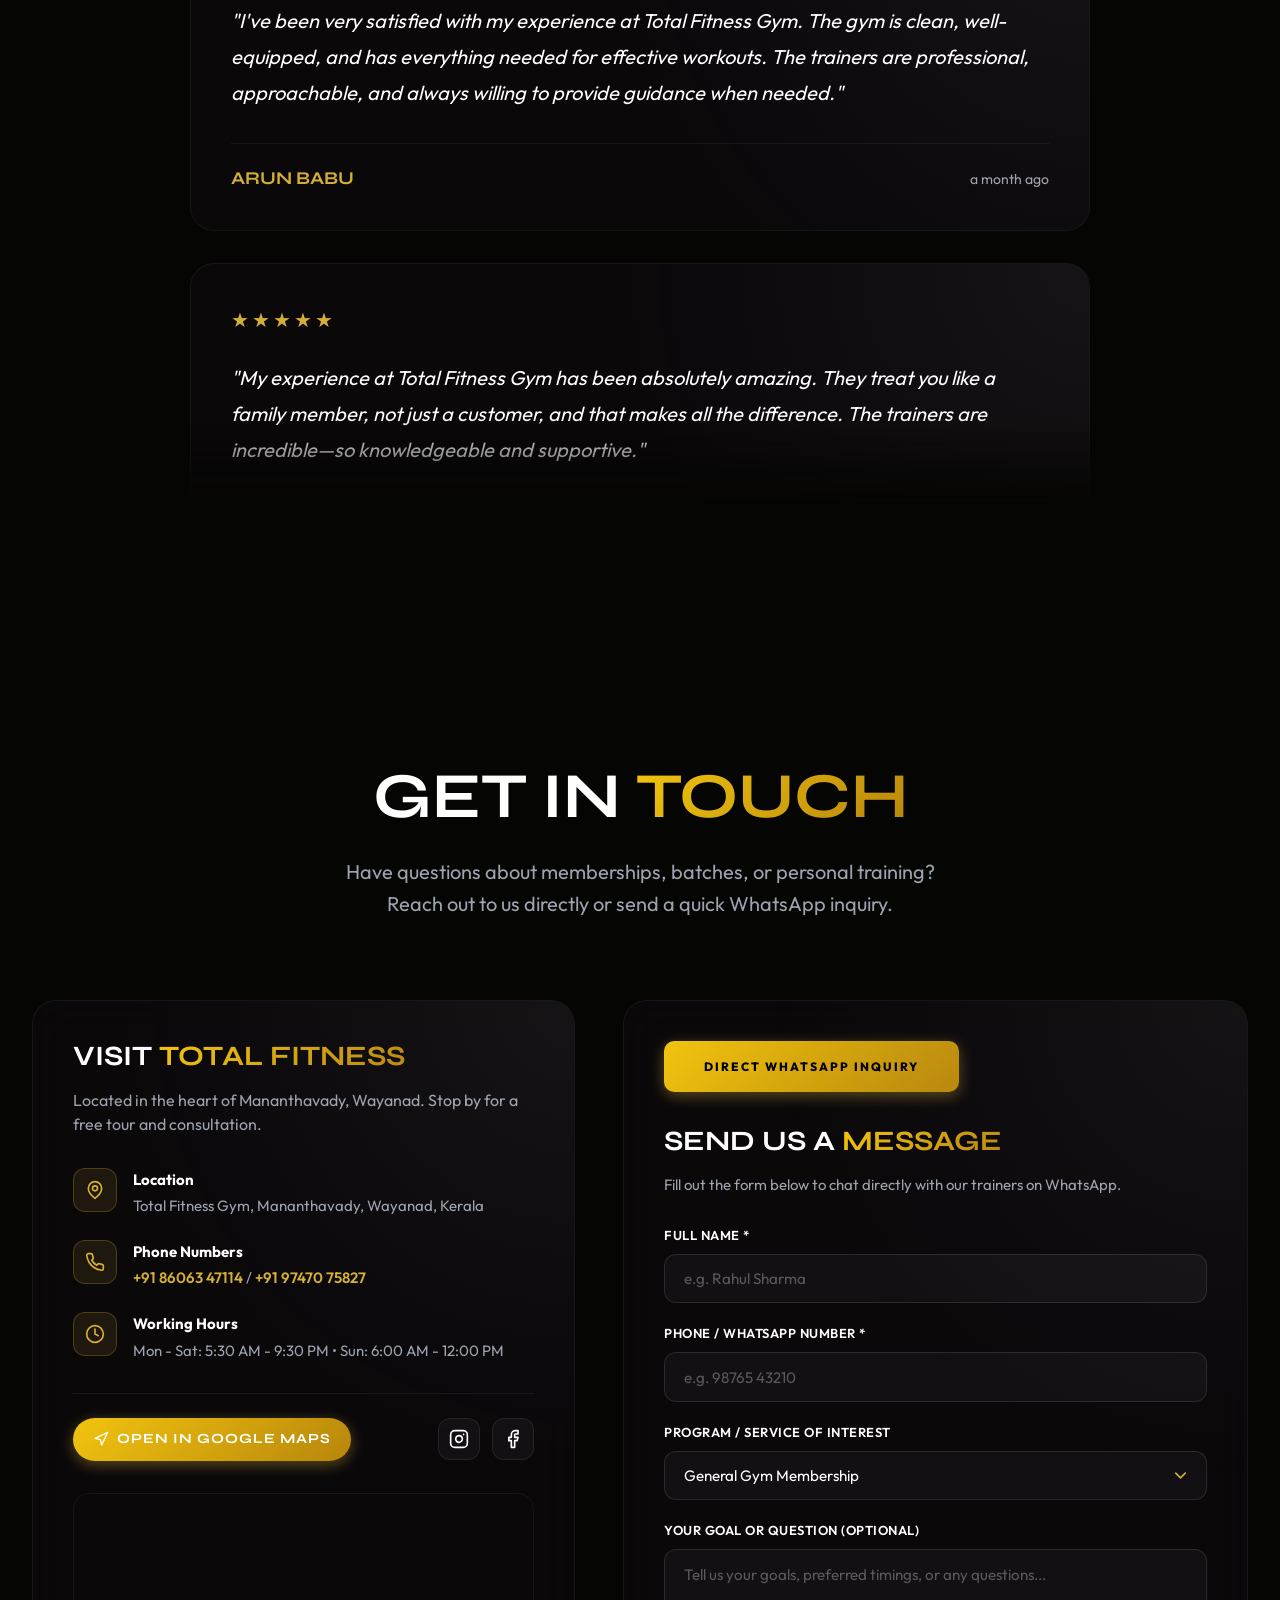
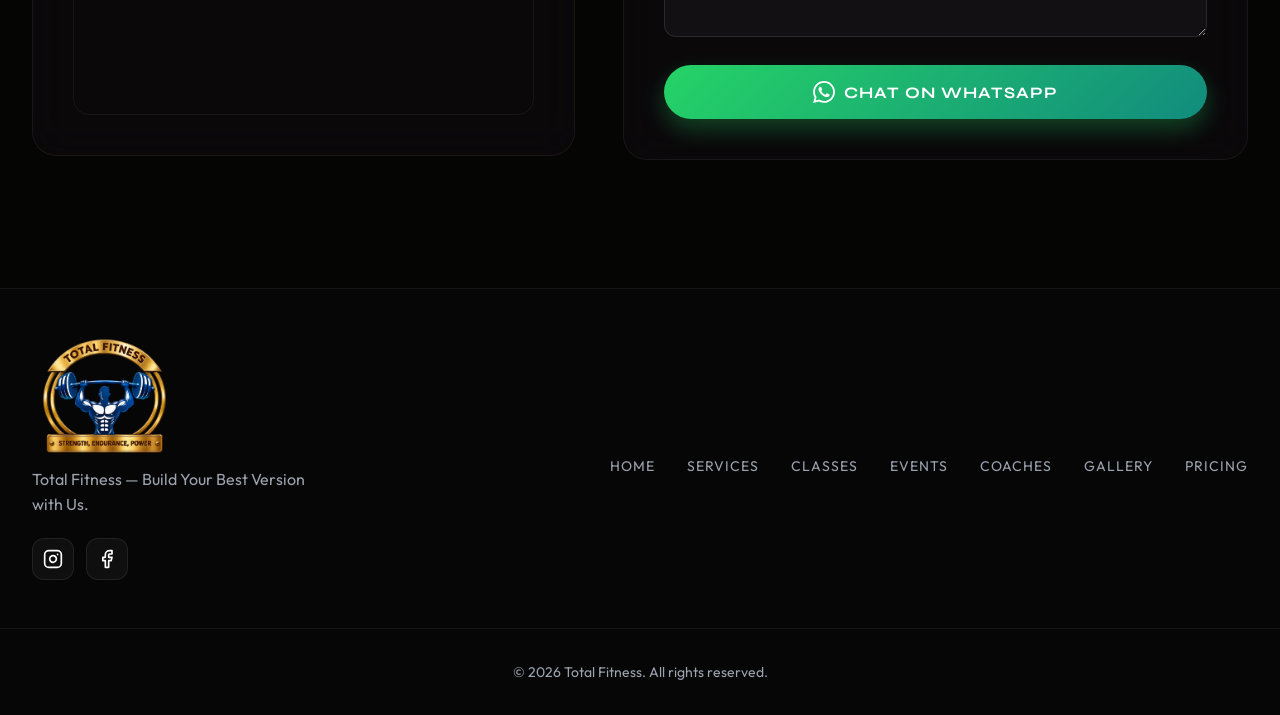
==== commit 165c36e4: "feat: optimize mobile & web responsiveness, center menu, and clean up AI slop with real photography " ====
--- a/index.html
+++ b/index.html
@@ -12,20 +12,12 @@
   <link rel="stylesheet" href="style.css">
 </head>
 <body>
-  <!-- Custom Cursor -->
-  <div class="cursor-dot"></div>
-  <div class="cursor-outline"></div>
-
   <!-- Header -->
   <header class="glass-header" id="header">
     <div class="header-container">
       <a href="#home" class="logo-wrapper">
         <img src="totalfitness assets/Total fitnesslogo.png" alt="Total Fitness Logo" class="brand-logo">
       </a>
-      
-      <button class="mobile-menu-btn" aria-label="Toggle Menu">
-        <span></span><span></span><span></span>
-      </button>
 
       <nav class="main-nav">
         <a href="#home" class="nav-link">Home</a>
@@ -62,8 +54,15 @@
         </div>
 
         <a href="#pricing" class="nav-link">Pricing</a>
-        <a href="#location" class="btn-primary glow-btn">Join Now</a>
+        <a href="#location" class="btn-primary glow-btn mobile-cta-only">Join Now</a>
       </nav>
+
+      <div class="header-actions">
+        <a href="#location" class="btn-primary glow-btn desktop-cta">Join Now</a>
+        <button class="mobile-menu-btn" aria-label="Toggle Menu">
+          <span></span><span></span><span></span>
+        </button>
+      </div>
     </div>
   </header>
 
@@ -83,9 +82,12 @@
       <div class="hero-overlay"></div>
       
       <div class="hero-content reveal-wrapper">
-        <div class="badge reveal-item delay-1">TOTAL FITNESS - MANANTHAVADY</div>
-        <h1 class="reveal-item delay-2">TRAIN IN A SPACE BUILT FOR<br><span class="gradient-text">REAL PROGRESS</span></h1>
-        <p class="hero-desc reveal-item delay-3">A clean, spacious gym in the heart of Wayanad with strength machines, cardio zones, group sessions, and trainers who help you show up with confidence.</p>
+        <div class="badge reveal-item delay-1">TOTAL FITNESS • MANANTHAVADY</div>
+        <h1 class="reveal-item delay-2">
+          <span class="hero-title-top">TRAIN IN A SPACE BUILT FOR</span>
+          <span class="hero-title-main gradient-text">REAL PROGRESS</span>
+        </h1>
+        <p class="hero-desc reveal-item delay-3">A clean, fully equipped gym in Mananthavady with Star Trac strength machines, dedicated cardio and strength zones, morning & evening batches, and supportive trainers.</p>
         <div class="hero-actions reveal-item delay-4">
           <a href="#pricing" class="btn-primary glow-btn">View Memberships</a>
           <a href="#gallery" class="btn-secondary">See Inside</a>
@@ -102,12 +104,12 @@
     <section id="about" class="about-section section-pad">
       <div class="container about-grid">
         <div class="about-image reveal-item">
-          <img src="totalfitness assets/vlcsnap-2026-08-06-02h48m31s026.png" alt="About Total Fitness" class="glass-card" loading="lazy">
+          <img src="totalfitness assets/vlcsnap-2026-08-06-02h48m31s026.png" alt="Inside Total Fitness Mananthavady" class="glass-card" loading="lazy">
         </div>
         <div class="about-text reveal-item delay-2">
           <h2>ABOUT <span class="gradient-text">TOTAL FITNESS</span></h2>
-          <p>Located right here in beautiful Mananthavady, Total Fitness is so much more than just a place to lift weights. We believe in creating a space that feels like home—where everyone from beginners to pros feels comfortable, safe, and motivated.</p>
-          <p>Our clean, spacious facility is packed with modern equipment, but what really sets us apart is our people. Our friendly trainers take the time to know you, understand your goals, and guide you every step of the way. Step through our doors and let's build the best version of you, together.</p>
+          <p>Founded in Mananthavady, Total Fitness was built to provide Wayanad with a modern, motivating, and welcoming fitness facility for everyone—from beginners lifting their first dumbbell to experienced athletes.</p>
+          <p>Our training floor is fitted with genuine Star Trac resistance machines, dedicated free weight racks, and high-performance cardio decks. With certified personal trainers on the floor and private ladies batches, we give you the guidance and structure you need to hit your fitness goals.</p>
           <div class="about-stats mt-4">
             <div class="stat-card">
               <div class="stat-icon-wrap">
@@ -118,8 +120,8 @@
               </div>
               <div class="stat-info">
                 <h3 class="stat-num gradient-text">100%</h3>
-                <span class="stat-title">Certified Trainers</span>
-                <p class="stat-sub">Expert 1-on-1 Guidance</p>
+                <span class="stat-title">Certified Coaches</span>
+                <p class="stat-sub">Personalized 1-on-1 Guidance</p>
               </div>
             </div>
             <div class="stat-card">
@@ -134,67 +136,87 @@
               <div class="stat-info">
                 <h3 class="stat-num gradient-text">750+</h3>
                 <span class="stat-title">Active Members</span>
-                <p class="stat-sub">Community in Wayanad</p>
-              </div>
-            </div>
-          </div>
-        </div>
-      </div>
-    </section>
-
-    <!-- Services Section (replaces Features) -->
+                <p class="stat-sub">Thriving Wayanad Community</p>
+              </div>
+            </div>
+          </div>
+        </div>
+      </div>
+    </section>
+
+    <!-- Services Section -->
     <section id="services" class="features-section section-pad">
       <div class="container">
         <div class="section-title reveal-item">
           <h2>OUR <span class="gradient-text">SERVICES</span></h2>
-          <p>Experience world-class training programs designed for your peak performance.</p>
+          <p>Comprehensive fitness, strength, and movement programs led by certified coaches in Mananthavady.</p>
         </div>
 
         <div class="services-grid">
           <div class="service-card glass-card reveal-item delay-1">
-            <div class="service-icon">💪</div>
+            <div class="service-icon">
+              <svg width="28" height="28" viewBox="0 0 24 24" fill="none" stroke="currentColor" stroke-width="2" stroke-linecap="round" stroke-linejoin="round"><path d="m6.5 6.5 11 11"/><path d="m21 21-1-1a5 5 0 0 0-7.07 0l-.93.93a5 5 0 0 1-7.07 0l-1-1"/><path d="m3 3 1 1a5 5 0 0 0 7.07 0l.93-.93a5 5 0 0 1 7.07 0l1 1"/><path d="m18 22 4-4"/><path d="m2 6 4-4"/></svg>
+            </div>
             <h3>Personal Training</h3>
           </div>
           <div class="service-card glass-card reveal-item delay-2">
-            <div class="service-icon">👥</div>
+            <div class="service-icon">
+              <svg width="28" height="28" viewBox="0 0 24 24" fill="none" stroke="currentColor" stroke-width="2" stroke-linecap="round" stroke-linejoin="round"><path d="M16 21v-2a4 4 0 0 0-4-4H6a4 4 0 0 0-4 4v2"/><circle cx="9" cy="7" r="4"/><path d="M22 21v-2a4 4 0 0 0-3-3.87"/><path d="M16 3.13a4 4 0 0 1 0 7.75"/></svg>
+            </div>
             <h3>Group Training</h3>
           </div>
           <div class="service-card glass-card reveal-item delay-3">
-            <div class="service-icon">🎵</div>
+            <div class="service-icon">
+              <svg width="28" height="28" viewBox="0 0 24 24" fill="none" stroke="currentColor" stroke-width="2" stroke-linecap="round" stroke-linejoin="round"><path d="M9 18V5l12-2v13"/><circle cx="6" cy="18" r="3"/><circle cx="18" cy="16" r="3"/></svg>
+            </div>
             <h3>Zumba / Aerobics</h3>
           </div>
           <div class="service-card glass-card reveal-item delay-4">
-            <div class="service-icon">🏃</div>
+            <div class="service-icon">
+              <svg width="28" height="28" viewBox="0 0 24 24" fill="none" stroke="currentColor" stroke-width="2" stroke-linecap="round" stroke-linejoin="round"><path d="M22 12h-4l-3 9L9 3l-3 9H2"/></svg>
+            </div>
             <h3>Cardio Training</h3>
           </div>
           <div class="service-card glass-card reveal-item delay-1">
-            <div class="service-icon">🎯</div>
-            <h3>Weight Programs</h3>
+            <div class="service-icon">
+              <svg width="28" height="28" viewBox="0 0 24 24" fill="none" stroke="currentColor" stroke-width="2" stroke-linecap="round" stroke-linejoin="round"><circle cx="12" cy="12" r="10"/><circle cx="12" cy="12" r="6"/><circle cx="12" cy="12" r="2"/></svg>
+            </div>
+            <h3>Weight Management</h3>
           </div>
           <div class="service-card glass-card reveal-item delay-2">
-            <div class="service-icon">🏋️</div>
+            <div class="service-icon">
+              <svg width="28" height="28" viewBox="0 0 24 24" fill="none" stroke="currentColor" stroke-width="2" stroke-linecap="round" stroke-linejoin="round"><rect x="2" y="9" width="3" height="6" rx="1"/><rect x="19" y="9" width="3" height="6" rx="1"/><rect x="5" y="6" width="3" height="12" rx="1"/><rect x="16" y="6" width="3" height="12" rx="1"/><line x1="8" y1="12" x2="16" y2="12"/></svg>
+            </div>
             <h3>Strength & Resistance</h3>
           </div>
           <div class="service-card glass-card reveal-item delay-3">
-            <div class="service-icon">🤸</div>
+            <div class="service-icon">
+              <svg width="28" height="28" viewBox="0 0 24 24" fill="none" stroke="currentColor" stroke-width="2" stroke-linecap="round" stroke-linejoin="round"><polygon points="13 2 3 14 12 14 11 22 21 10 12 10 13 2"/></svg>
+            </div>
             <h3>Functional Training</h3>
           </div>
           <div class="service-card glass-card reveal-item delay-4">
-            <div class="service-icon">🧘</div>
+            <div class="service-icon">
+              <svg width="28" height="28" viewBox="0 0 24 24" fill="none" stroke="currentColor" stroke-width="2" stroke-linecap="round" stroke-linejoin="round"><circle cx="12" cy="5" r="2"/><path d="m9 20 3-6 3 6"/><path d="m6 8 6 2 6-2"/><path d="M12 10v4"/></svg>
+            </div>
             <h3>Flexibility & Mobility</h3>
           </div>
           <div class="service-card glass-card reveal-item delay-1">
-            <div class="service-icon">🥗</div>
-            <h3>Nutrition & Diet</h3>
+            <div class="service-icon">
+              <svg width="28" height="28" viewBox="0 0 24 24" fill="none" stroke="currentColor" stroke-width="2" stroke-linecap="round" stroke-linejoin="round"><path d="M11 20A7 7 0 0 1 9.8 6.1C15.5 5 17 4.48 19 2c1 2 2 4.18 2 8 0 5.5-4.78 10-10 10Z"/><path d="M2 21c0-3 1.85-5.36 5.08-6C9.5 14.52 12 13 13 12"/></svg>
+            </div>
+            <h3>Nutrition Guidance</h3>
           </div>
           <div class="service-card glass-card reveal-item delay-2">
-            <div class="service-icon">🥋</div>
+            <div class="service-icon">
+              <svg width="28" height="28" viewBox="0 0 24 24" fill="none" stroke="currentColor" stroke-width="2" stroke-linecap="round" stroke-linejoin="round"><circle cx="12" cy="4" r="2"/><path d="m4 17 5-2 3-5-2-4"/><path d="m14 13 4 3 2 4"/><path d="m9 15-2 5"/></svg>
+            </div>
             <h3>Karate & Dance</h3>
           </div>
         </div>
 
         <div class="text-center mt-4 reveal-item delay-3" style="text-align: center; margin-top: 4rem;">
-          <div class="badge glow-badge">✨ LADIES SPECIAL BATCHES AVAILABLE ✨</div>
+          <div class="badge glow-badge">LADIES SPECIAL BATCHES AVAILABLE</div>
         </div>
       </div>
     </section>
@@ -204,7 +226,7 @@
       <div class="container">
         <div class="section-title reveal-item">
           <h2>STUDIO & <span class="gradient-text">CULTURAL CLASSES</span></h2>
-          <p>Holistic training, classical Indian dance, martial arts, and vibrant group movement for all age groups.</p>
+          <p>Structured instruction in classical dance, martial arts, yoga, and group fitness for all age groups.</p>
         </div>
 
         <div class="classes-grid">
@@ -212,14 +234,20 @@
           <div class="class-card reveal-item delay-1">
             <div class="class-img-box">
               <span class="class-badge">CULTURAL ARTS</span>
-              <img src="totalfitness assets/bharatanatyam_class.jpg" alt="Bharatanatyam Class" loading="lazy">
+              <img src="totalfitness assets/vlcsnap-2026-08-06-02h51m44s915.png" alt="Dance Studio at Total Fitness" loading="lazy">
             </div>
             <div class="class-body">
               <h3>BHARATANATYAM</h3>
-              <p>Master traditional footwork, rhythmic padams, hand mudras, and expressive abhinaya under certified gurus. Batches available for kids and adults.</p>
+              <p>Traditional classical Indian dance instruction focusing on rhythm, posture, hand mudras, and expressive movement for kids and adults.</p>
               <div class="class-meta">
-                <span class="schedule">📅 Mon, Wed & Fri</span>
-                <span>⏰ 5:00 PM - 6:30 PM</span>
+                <span class="schedule">
+                  <svg width="14" height="14" viewBox="0 0 24 24" fill="none" stroke="currentColor" stroke-width="2" stroke-linecap="round" stroke-linejoin="round"><rect x="3" y="4" width="18" height="18" rx="2" ry="2"/><line x1="16" y1="2" x2="16" y2="6"/><line x1="8" y1="2" x2="8" y2="6"/><line x1="3" y1="10" x2="21" y2="10"/></svg>
+                  Mon, Wed & Fri
+                </span>
+                <span>
+                  <svg width="14" height="14" viewBox="0 0 24 24" fill="none" stroke="currentColor" stroke-width="2" stroke-linecap="round" stroke-linejoin="round"><circle cx="12" cy="12" r="10"/><polyline points="12 6 12 12 16 14"/></svg>
+                  5:00 PM - 6:30 PM
+                </span>
               </div>
             </div>
           </div>
@@ -228,14 +256,20 @@
           <div class="class-card reveal-item delay-2">
             <div class="class-img-box">
               <span class="class-badge">MARTIAL ARTS</span>
-              <img src="totalfitness assets/karate_class.jpg" alt="Karate & Self Defense" loading="lazy">
+              <img src="totalfitness assets/vlcsnap-2026-08-06-02h50m17s241.png" alt="Martial Arts Studio Floor" loading="lazy">
             </div>
             <div class="class-body">
               <h3>KARATE & SELF-DEFENSE</h3>
-              <p>Build discipline, mental focus, reflexes, and practical self-defense with black-belt certified senseis and belt progression grading.</p>
+              <p>Practical self-defense fundamentals, discipline, agility, and belt progression grading led by black-belt instructors.</p>
               <div class="class-meta">
-                <span class="schedule">📅 Tue, Thu & Sat</span>
-                <span>⏰ 6:00 PM - 7:30 PM</span>
+                <span class="schedule">
+                  <svg width="14" height="14" viewBox="0 0 24 24" fill="none" stroke="currentColor" stroke-width="2" stroke-linecap="round" stroke-linejoin="round"><rect x="3" y="4" width="18" height="18" rx="2" ry="2"/><line x1="16" y1="2" x2="16" y2="6"/><line x1="8" y1="2" x2="8" y2="6"/><line x1="3" y1="10" x2="21" y2="10"/></svg>
+                  Tue, Thu & Sat
+                </span>
+                <span>
+                  <svg width="14" height="14" viewBox="0 0 24 24" fill="none" stroke="currentColor" stroke-width="2" stroke-linecap="round" stroke-linejoin="round"><circle cx="12" cy="12" r="10"/><polyline points="12 6 12 12 16 14"/></svg>
+                  6:00 PM - 7:30 PM
+                </span>
               </div>
             </div>
           </div>
@@ -244,14 +278,20 @@
           <div class="class-card reveal-item delay-3">
             <div class="class-img-box">
               <span class="class-badge">GROUP DANCE</span>
-              <img src="totalfitness assets/zumba_class.jpg" alt="Zumba & Aerobics" loading="lazy">
+              <img src="totalfitness assets/WhatsApp Image 2026-08-06 at 03.52.09 (1).jpeg" alt="Group Training Studio" loading="lazy">
             </div>
             <div class="class-body">
               <h3>ZUMBA & AEROBICS</h3>
-              <p>High-energy calorie-burning dance workout set to upbeat music. Improve cardio stamina, tone your full body, and have fun together.</p>
+              <p>High-energy cardio dance workouts with upbeat music designed to burn calories, tone the body, and keep you energized.</p>
               <div class="class-meta">
-                <span class="schedule">📅 Daily Batches</span>
-                <span>⏰ Morning & Evening</span>
+                <span class="schedule">
+                  <svg width="14" height="14" viewBox="0 0 24 24" fill="none" stroke="currentColor" stroke-width="2" stroke-linecap="round" stroke-linejoin="round"><rect x="3" y="4" width="18" height="18" rx="2" ry="2"/><line x1="16" y1="2" x2="16" y2="6"/><line x1="8" y1="2" x2="8" y2="6"/><line x1="3" y1="10" x2="21" y2="10"/></svg>
+                  Daily Batches
+                </span>
+                <span>
+                  <svg width="14" height="14" viewBox="0 0 24 24" fill="none" stroke="currentColor" stroke-width="2" stroke-linecap="round" stroke-linejoin="round"><circle cx="12" cy="12" r="10"/><polyline points="12 6 12 12 16 14"/></svg>
+                  Morning & Evening
+                </span>
               </div>
             </div>
           </div>
@@ -260,14 +300,20 @@
           <div class="class-card reveal-item delay-4">
             <div class="class-img-box">
               <span class="class-badge">WELLNESS & FLOW</span>
-              <img src="totalfitness assets/yoga_class.jpg" alt="Yoga & Flexibility" loading="lazy">
+              <img src="totalfitness assets/vlcsnap-2026-08-06-02h48m31s026.png" alt="Yoga and Mobility Space" loading="lazy">
             </div>
             <div class="class-body">
               <h3>YOGA & MOBILITY</h3>
-              <p>Restore joint health, release tight muscles, correct posture, and calm your nervous system with guided pranayama and asana flows.</p>
+              <p>Improve flexibility, correct daily posture, restore joint health, and calm the nervous system with guided asana flows.</p>
               <div class="class-meta">
-                <span class="schedule">📅 Mon to Sat</span>
-                <span>⏰ 6:30 AM - 7:30 AM</span>
+                <span class="schedule">
+                  <svg width="14" height="14" viewBox="0 0 24 24" fill="none" stroke="currentColor" stroke-width="2" stroke-linecap="round" stroke-linejoin="round"><rect x="3" y="4" width="18" height="18" rx="2" ry="2"/><line x1="16" y1="2" x2="16" y2="6"/><line x1="8" y1="2" x2="8" y2="6"/><line x1="3" y1="10" x2="21" y2="10"/></svg>
+                  Mon to Sat
+                </span>
+                <span>
+                  <svg width="14" height="14" viewBox="0 0 24 24" fill="none" stroke="currentColor" stroke-width="2" stroke-linecap="round" stroke-linejoin="round"><circle cx="12" cy="12" r="10"/><polyline points="12 6 12 12 16 14"/></svg>
+                  6:30 AM - 7:30 AM
+                </span>
               </div>
             </div>
           </div>
@@ -280,16 +326,16 @@
       <div class="container">
         <div class="section-title reveal-item">
           <h2>INSIDE <span class="gradient-text">THE GYM</span></h2>
-          <p>An expansive layout carefully designed to elevate your training sessions.</p>
+          <p>A spacious training environment in Mananthavady built for strength and consistency.</p>
         </div>
 
         <div class="bento-grid">
           <figure class="bento-item bento-wide reveal-item delay-1">
-            <img src="totalfitness assets/WhatsApp Image 2026-08-06 at 03.52.09 (1).jpeg" alt="Bright strength training floor at Total Fitness" loading="lazy">
+            <img src="totalfitness assets/WhatsApp Image 2026-08-06 at 03.52.09 (1).jpeg" alt="Strength training floor at Total Fitness" loading="lazy">
             <figcaption>Strength floor</figcaption>
           </figure>
           <figure class="bento-item reveal-item delay-2">
-            <img src="totalfitness assets/WhatsApp Image 2026-08-06 at 03.52.08 (2).jpeg" alt="Cardio machines and open workout area" loading="lazy">
+            <img src="totalfitness assets/WhatsApp Image 2026-08-06 at 03.52.08 (2).jpeg" alt="Cardio machines and workout area" loading="lazy">
             <figcaption>Cardio zone</figcaption>
           </figure>
           <figure class="bento-item reveal-item delay-3">
@@ -297,11 +343,11 @@
             <figcaption>Free weights</figcaption>
           </figure>
           <figure class="bento-item bento-tall reveal-item delay-4">
-            <img src="totalfitness assets/WhatsApp Image 2026-08-06 at 03.52.08 (1).jpeg" alt="Loaded barbell and resistance training setup" loading="lazy">
+            <img src="totalfitness assets/WhatsApp Image 2026-08-06 at 03.52.08 (1).jpeg" alt="Resistance training setup" loading="lazy">
             <figcaption>Resistance training</figcaption>
           </figure>
           <figure class="bento-item reveal-item delay-1">
-            <img src="totalfitness assets/WhatsApp Image 2026-08-06 at 03.52.08 (4).jpeg" alt="Treadmills and cardio equipment facing the gym mural" loading="lazy">
+            <img src="totalfitness assets/WhatsApp Image 2026-08-06 at 03.52.08 (4).jpeg" alt="Treadmills facing the gym mural" loading="lazy">
             <figcaption>Treadmill area</figcaption>
           </figure>
           <figure class="bento-item reveal-item delay-2">
@@ -309,7 +355,7 @@
             <figcaption>Club entrance</figcaption>
           </figure>
           <figure class="bento-item bento-wide reveal-item delay-3">
-            <img src="totalfitness assets/WhatsApp Image 2026-08-06 at 03.52.09 (4).jpeg" alt="Panoramic view of the gym equipment layout" loading="lazy">
+            <img src="totalfitness assets/WhatsApp Image 2026-08-06 at 03.52.09 (4).jpeg" alt="Gym equipment layout" loading="lazy">
             <figcaption>Open training layout</figcaption>
           </figure>
         </div>
@@ -321,22 +367,22 @@
       <div class="container">
         <div class="section-title reveal-item">
           <h2>MEMBER <span class="gradient-text">PROGRAMS & WORKSHOPS</span></h2>
-          <p>Compete, connect, and elevate your fitness journey through exclusive member workshops and seasonal challenges.</p>
+          <p>Technique workshops, progressive overload coaching, and transformation bootcamps.</p>
         </div>
 
         <div class="events-grid">
           <!-- Event 1 -->
           <div class="event-card reveal-item delay-1">
             <div class="event-img-wrap">
-              <span class="event-date-badge">SEASONAL<br><small>WORKSHOP</small></span>
-              <img src="totalfitness assets/vlcsnap-2026-08-06-02h40m56s237.png" alt="Strength & Powerlifting Masterclass" loading="lazy">
+              <span class="event-date-badge">STRENGTH<br><small>WORKSHOP</small></span>
+              <img src="totalfitness assets/vlcsnap-2026-08-06-02h44m29s656.png" alt="Strength & Powerlifting Setup" loading="lazy">
             </div>
             <div class="event-body">
               <span class="event-category">SPECIALIZED WORKSHOP</span>
               <h3>STRENGTH & POWERLIFTING DRILLS</h3>
-              <p>Form checks, bench press & deadlift mechanics, and progressive overload masterclasses under expert guidance.</p>
+              <p>Proper bench press, squat, and deadlift mechanics, barbell safety, and progressive overload under coach supervision.</p>
               <div class="event-footer">
-                <span class="event-location">📅 Inquire at Desk</span>
+                <span class="event-location">Inquire at Front Desk</span>
                 <a href="#location" class="btn-primary" style="padding: 0.4rem 1rem; font-size: 0.8125rem;">Inquire Details</a>
               </div>
             </div>
@@ -345,15 +391,15 @@
           <!-- Event 2 -->
           <div class="event-card reveal-item delay-2">
             <div class="event-img-wrap">
-              <span class="event-date-badge">CONTINUOUS<br><small>ENROLMENT</small></span>
-              <img src="totalfitness assets/vlcsnap-2026-08-06-02h43m47s839.png" alt="Body Transformation Challenge" loading="lazy">
+              <span class="event-date-badge">BATCH<br><small>ENROLMENT</small></span>
+              <img src="totalfitness assets/WhatsApp Image 2026-08-06 at 03.52.08.jpeg" alt="Transformation Bootcamp" loading="lazy">
             </div>
             <div class="event-body">
               <span class="event-category">TRANSFORMATION PROGRAM</span>
               <h3>BODY TRANSFORMATION BOOTCAMP</h3>
-              <p>Customized workout splits, periodic body composition tracking, and personalized diet guidance tailored to your body goal.</p>
+              <p>Structured workout splits, body composition tracking, and practical diet guidance tailored to your schedule.</p>
               <div class="event-footer">
-                <span class="event-location">📅 Flexible Batches</span>
+                <span class="event-location">Morning & Evening Batches</span>
                 <a href="#location" class="btn-primary" style="padding: 0.4rem 1rem; font-size: 0.8125rem;">Join Program</a>
               </div>
             </div>
@@ -362,15 +408,15 @@
           <!-- Event 3 -->
           <div class="event-card reveal-item delay-3">
             <div class="event-img-wrap">
-              <span class="event-date-badge">OUTDOOR<br><small>SESSIONS</small></span>
-              <img src="totalfitness assets/vlcsnap-2026-08-06-02h51m44s915.png" alt="Outdoor Conditioning & Trail Runs" loading="lazy">
+              <span class="event-date-badge">CARDIO<br><small>SESSION</small></span>
+              <img src="totalfitness assets/WhatsApp Image 2026-08-06 at 03.52.08 (4).jpeg" alt="Cardio Conditioning Deck" loading="lazy">
             </div>
             <div class="event-body">
-              <span class="event-category">OUTDOOR CONDITIONING</span>
-              <h3>OUTDOOR DRILLS & TRAIL RUNS</h3>
-              <p>Group stamina conditioning, outdoor cardiovascular endurance, and fresh air mountain training sessions.</p>
+              <span class="event-category">ENDURANCE TRAINING</span>
+              <h3>CARDIO & STAMINA DRILLS</h3>
+              <p>High-intensity interval cardio training, endurance building, and structured treadmill workouts.</p>
               <div class="event-footer">
-                <span class="event-location">📅 Announced Monthly</span>
+                <span class="event-location">Weekly Sessions</span>
                 <a href="#location" class="btn-primary" style="padding: 0.4rem 1rem; font-size: 0.8125rem;">Inquire Dates</a>
               </div>
             </div>
@@ -383,34 +429,34 @@
     <section id="trainers" class="trainers-section section-pad" style="background: radial-gradient(circle at top center, rgba(212, 175, 55, 0.05), transparent 60%);">
       <div class="container">
         <div class="section-title reveal-item">
-          <h2>OUR CERTIFIED <span class="gradient-text">PERSONAL TRAINERS</span></h2>
-          <p>Passionate coaches dedicated to guiding your posture, weight goals, and personal transformation.</p>
+          <h2>OUR CERTIFIED <span class="gradient-text">COACHES & DISCIPLINES</span></h2>
+          <p>Experienced coaches dedicated to proper lifting technique, safety, and consistent progress.</p>
         </div>
 
         <div class="trainers-grid">
-          <!-- Coach 1 -->
+          <!-- Discipline 1 -->
           <div class="trainer-card reveal-item delay-1">
             <div class="trainer-avatar">
-              <img src="totalfitness assets/trainer_male.jpg" alt="Senior Strength Coach" loading="lazy">
+              <img src="totalfitness assets/vlcsnap-2026-08-06-02h44m29s656.png" alt="Strength & Hypertrophy Training" loading="lazy">
             </div>
             <span class="trainer-role">STRENGTH & HYPERTROPHY</span>
-            <h3>Senior Strength Coach</h3>
-            <p class="trainer-bio">Specializes in progressive resistance training, muscle building, weight lifting mechanics, and personal conditioning.</p>
+            <h3>Strength & Conditioning</h3>
+            <p class="trainer-bio">Progressive resistance training, compound lifting technique, muscle building, and personalized gym routines.</p>
             <div class="trainer-tags">
               <span>Personal Training</span>
-              <span>Strength & Form</span>
+              <span>Form & Posture</span>
               <span>Custom Splits</span>
             </div>
           </div>
 
-          <!-- Coach 2 -->
+          <!-- Discipline 2 -->
           <div class="trainer-card reveal-item delay-2">
             <div class="trainer-avatar">
-              <img src="totalfitness assets/trainer_female.jpg" alt="Women's Fitness Lead" loading="lazy">
-            </div>
-            <span class="trainer-role">WOMEN'S WELLNESS SPECIALIST</span>
+              <img src="totalfitness assets/vlcsnap-2026-08-06-02h48m31s026.png" alt="Women's Fitness Batches" loading="lazy">
+            </div>
+            <span class="trainer-role">WOMEN'S WELLNESS & BATCHES</span>
             <h3>Women's Fitness Specialist</h3>
-            <p class="trainer-bio">Dedicated coaching for female health, weight management, muscle toning, posture, and supportive ladies' special batches.</p>
+            <p class="trainer-bio">Dedicated coaching for female health, toning, fat loss, and supportive private ladies' training batches.</p>
             <div class="trainer-tags">
               <span>Ladies Batches</span>
               <span>Diet Guidance</span>
@@ -418,13 +464,13 @@
             </div>
           </div>
 
-          <!-- Coach 3 -->
+          <!-- Discipline 3 -->
           <div class="trainer-card reveal-item delay-3">
             <div class="trainer-avatar">
-              <img src="totalfitness assets/bharatanatyam_class.jpg" alt="Bharatanatyam Instructor" loading="lazy">
+              <img src="totalfitness assets/vlcsnap-2026-08-06-02h51m44s915.png" alt="Cultural Dance Studio" loading="lazy">
             </div>
             <span class="trainer-role">CULTURAL ARTS INSTRUCTOR</span>
-            <h3>Bharatanatyam Instructor</h3>
+            <h3>Bharatanatyam & Dance</h3>
             <p class="trainer-bio">Traditional classical Indian dance instruction focusing on rhythm, posture, hand mudras, and expressive movement.</p>
             <div class="trainer-tags">
               <span>Bharatanatyam</span>
@@ -433,14 +479,14 @@
             </div>
           </div>
 
-          <!-- Coach 4 -->
+          <!-- Discipline 4 -->
           <div class="trainer-card reveal-item delay-4">
             <div class="trainer-avatar">
-              <img src="totalfitness assets/karate_class.jpg" alt="Martial Arts Coach" loading="lazy">
+              <img src="totalfitness assets/vlcsnap-2026-08-06-02h50m17s241.png" alt="Martial Arts & Self-Defense" loading="lazy">
             </div>
             <span class="trainer-role">MARTIAL ARTS INSTRUCTOR</span>
-            <h3>Karate & Self-Defense Coach</h3>
-            <p class="trainer-bio">Discipline, agility, physical defense fundamentals, and structured martial arts training for youth and adults.</p>
+            <h3>Karate & Self-Defense</h3>
+            <p class="trainer-bio">Discipline, reflexes, physical defense fundamentals, and structured martial arts training for youth and adults.</p>
             <div class="trainer-tags">
               <span>Karate Training</span>
               <span>Self Defense</span>
@@ -456,19 +502,22 @@
       <div class="container">
         <div class="section-title reveal-item">
           <h2>FLEXIBLE <span class="gradient-text">MEMBERSHIPS</span></h2>
-          <p>Affordable rates with uncompromised quality. Choose the plan that fits you best.</p>
+          <p>Transparent membership options with zero hidden fees. Choose the plan that fits you best.</p>
         </div>
         
-        <div style="text-align: center; margin-bottom: 3rem; color: var(--text-muted);" class="reveal-item">
+        <div class="pricing-note-banner reveal-item">
           <p>Admission Fees: <strong>₹1000</strong></p>
-          <p>Kids (13-17): <strong>₹600</strong> | Kids (Inc. Treadmill): <strong>₹750</strong></p>
+          <span class="pricing-divider">|</span>
+          <p>Kids (13-17): <strong>₹600</strong> • Kids (Inc. Treadmill): <strong>₹750</strong></p>
         </div>
 
         <div class="pricing-grid split-pricing">
           <!-- Solo Membership -->
           <div class="price-card glass-card reveal-item delay-1">
             <div class="card-header-flex">
-              <div class="icon-avatar">👤</div>
+              <div class="icon-avatar">
+                <svg width="24" height="24" viewBox="0 0 24 24" fill="none" stroke="currentColor" stroke-width="2" stroke-linecap="round" stroke-linejoin="round"><path d="M19 21v-2a4 4 0 0 0-4-4H9a4 4 0 0 0-4 4v2"/><circle cx="12" cy="7" r="4"/></svg>
+              </div>
               <h3>SOLO<br>MEMBERSHIP</h3>
             </div>
             <!-- Spacer to match couple subtitle height -->
@@ -502,7 +551,9 @@
           <!-- Couple Membership -->
           <div class="price-card glass-card highlight-card reveal-item delay-2">
             <div class="card-header-flex">
-              <div class="icon-avatar highlight-icon">👥</div>
+              <div class="icon-avatar highlight-icon">
+                <svg width="24" height="24" viewBox="0 0 24 24" fill="none" stroke="currentColor" stroke-width="2" stroke-linecap="round" stroke-linejoin="round"><path d="M16 21v-2a4 4 0 0 0-4-4H6a4 4 0 0 0-4 4v2"/><circle cx="9" cy="7" r="4"/><path d="M22 21v-2a4 4 0 0 0-3-3.87"/><path d="M16 3.13a4 4 0 0 1 0 7.75"/></svg>
+              </div>
               <h3>COUPLE<br>MEMBERSHIP</h3>
             </div>
             <p class="couple-sub">Pricing is for <strong>2 members</strong></p>
@@ -531,8 +582,6 @@
               </div>
             </div>
           </div>
-        </div>
-      </div>
     </section>
 
     <!-- Scrolling Reviews Section -->
@@ -655,21 +704,27 @@
               
               <div class="contact-items">
                 <div class="contact-item">
-                  <div class="contact-icon">📍</div>
+                  <div class="contact-icon">
+                    <svg width="20" height="20" viewBox="0 0 24 24" fill="none" stroke="currentColor" stroke-width="2" stroke-linecap="round" stroke-linejoin="round"><path d="M20 10c0 6-8 12-8 12s-8-6-8-12a8 8 0 0 1 16 0Z"/><circle cx="12" cy="10" r="3"/></svg>
+                  </div>
                   <div>
                     <strong>Location</strong>
                     <p>Total Fitness Gym, Mananthavady, Wayanad, Kerala</p>
                   </div>
                 </div>
                 <div class="contact-item">
-                  <div class="contact-icon">📞</div>
+                  <div class="contact-icon">
+                    <svg width="20" height="20" viewBox="0 0 24 24" fill="none" stroke="currentColor" stroke-width="2" stroke-linecap="round" stroke-linejoin="round"><path d="M22 16.92v3a2 2 0 0 1-2.18 2 19.79 19.79 0 0 1-8.63-3.07 19.5 19.5 0 0 1-6-6 19.79 19.79 0 0 1-3.07-8.67A2 2 0 0 1 4.11 2h3a2 2 0 0 1 2 1.72 12.84 12.84 0 0 0 .7 2.81 2 2 0 0 1-.45 2.11L8.09 9.91a16 16 0 0 0 6 6l1.27-1.27a2 2 0 0 1 2.11-.45 12.84 12.84 0 0 0 2.81.7A2 2 0 0 1 22 16.92z"/></svg>
+                  </div>
                   <div>
                     <strong>Phone Numbers</strong>
                     <p><a href="tel:+918606347114">+91 86063 47114</a> / <a href="tel:+919747075827">+91 97470 75827</a></p>
                   </div>
                 </div>
                 <div class="contact-item">
-                  <div class="contact-icon">⏰</div>
+                  <div class="contact-icon">
+                    <svg width="20" height="20" viewBox="0 0 24 24" fill="none" stroke="currentColor" stroke-width="2" stroke-linecap="round" stroke-linejoin="round"><circle cx="12" cy="12" r="10"/><polyline points="12 6 12 12 16 14"/></svg>
+                  </div>
                   <div>
                     <strong>Working Hours</strong>
                     <p>Mon - Sat: 5:30 AM - 9:30 PM • Sun: 6:00 AM - 12:00 PM</p>
@@ -678,8 +733,9 @@
               </div>
 
               <div class="contact-actions-row">
-                <a href="https://share.google/8TBzdhuPfUzT2f0uB" target="_blank" rel="noopener noreferrer" class="btn-primary glow-btn" style="padding: 0.65rem 1.25rem; font-size: 0.875rem;">
-                  📍 Open in Maps
+                <a href="https://share.google/8TBzdhuPfUzT2f0uB" target="_blank" rel="noopener noreferrer" class="btn-primary glow-btn" style="padding: 0.65rem 1.25rem; font-size: 0.875rem; display: inline-flex; align-items: center; gap: 0.5rem;">
+                  <svg width="16" height="16" viewBox="0 0 24 24" fill="none" stroke="currentColor" stroke-width="2" stroke-linecap="round" stroke-linejoin="round"><polygon points="3 11 22 2 13 21 11 13 3 11"/></svg>
+                  Open in Google Maps
                 </a>
                 <div class="social-links" style="margin-top: 0;">
                   <a href="https://www.instagram.com/total_fitness_mananthavady_?igsh=ZHhwd2cxZGR0ZDQy&utm_source=qr" target="_blank" rel="noopener noreferrer" class="social-btn instagram" aria-label="Follow us on Instagram">
--- a/style.css
+++ b/style.css
@@ -38,30 +38,15 @@
   font-family: var(--font-body);
   line-height: 1.6;
   overflow-x: hidden;
-  cursor: none;
-}
-
-/* Custom Cursor */
-.cursor-dot, .cursor-outline {
-  position: fixed;
-  top: 0;
-  left: 0;
-  transform: translate(-50%, -50%);
-  border-radius: 50%;
-  pointer-events: none;
-  z-index: 9999;
-}
-.cursor-dot {
-  width: 6px;
-  height: 6px;
-  background-color: var(--accent-color);
-  box-shadow: 0 0 10px var(--accent-color);
-}
-.cursor-outline {
-  width: 40px;
-  height: 40px;
-  border: 1px solid var(--accent-color);
-  transition: width 0.2s, height 0.2s;
+}
+
+section[id] {
+  scroll-margin-top: 5.5rem;
+}
+
+/* Interactive elements use crisp native pointer */
+a, button, select, [role="button"], .toggle-btn, .bento-item, .service-card, .class-card, .price-card, .trainer-card, .social-btn {
+  cursor: pointer;
 }
 
 /* Typography */
@@ -193,14 +178,14 @@
   top: 1.5rem;
   left: 50%;
   transform: translateX(-50%);
-  width: 90%;
-  max-width: 1200px;
-  background: rgba(10, 10, 15, 0.25);
+  width: 92%;
+  max-width: 1280px;
+  background: rgba(10, 10, 15, 0.4);
   backdrop-filter: blur(24px);
   -webkit-backdrop-filter: blur(24px);
   border: 1px solid var(--glass-border);
   border-radius: 100px;
-  padding: 0.5rem 2rem;
+  padding: 0.5rem 1.5rem 0.5rem 2rem;
   z-index: 100;
   transition: var(--ts-fast);
   box-shadow: 0 4px 30px rgba(0,0,0,0.1);
@@ -208,8 +193,8 @@
 
 .glass-header.scrolled {
   top: 1rem;
-  background: rgba(3, 3, 5, 0.9);
-  box-shadow: 0 10px 30px rgba(0,0,0,0.5);
+  background: rgba(3, 3, 5, 0.92);
+  box-shadow: 0 10px 30px rgba(0,0,0,0.6);
   border-color: rgba(255,255,255,0.1);
 }
 
@@ -224,9 +209,16 @@
   display: flex;
   justify-content: space-between;
   align-items: center;
-}
-
-.logo-wrapper { display: flex; align-items: center; padding: 5px 0; }
+  position: relative;
+}
+
+.logo-wrapper { 
+  display: flex; 
+  align-items: center; 
+  padding: 4px 0; 
+  flex: 0 0 auto;
+}
+
 .brand-logo { 
   max-height: 48px; 
   width: auto;
@@ -237,10 +229,32 @@
   transform: scale(1.05);
 }
 
+/* Centered Navigation Menu */
 .main-nav {
   display: flex;
   align-items: center;
+  justify-content: center;
   gap: 2.5rem;
+  flex: 1 1 auto;
+  margin: 0 auto;
+}
+
+.header-actions {
+  display: flex;
+  align-items: center;
+  gap: 1rem;
+  flex: 0 0 auto;
+}
+
+.desktop-cta {
+  display: inline-flex;
+  padding: 0.65rem 1.4rem;
+  font-size: 0.8125rem;
+  letter-spacing: 1px;
+}
+
+.mobile-cta-only {
+  display: none !important;
 }
 
 .nav-link {
@@ -364,19 +378,41 @@
   display: none;
   background: transparent;
   border: none;
-  width: 30px; height: 20px;
+  width: 44px;
+  height: 44px;
   position: relative;
-  cursor: none;
+  cursor: pointer;
+  padding: 0;
+  align-items: center;
+  justify-content: center;
+  z-index: 101;
 }
 .mobile-menu-btn span {
   position: absolute;
-  width: 100%; height: 2px;
+  width: 24px;
+  height: 2px;
   background: #fff;
-  transition: var(--ts-fast);
-}
-.mobile-menu-btn span:nth-child(1) { top: 0; }
-.mobile-menu-btn span:nth-child(2) { top: 50%; transform: translateY(-50%); }
-.mobile-menu-btn span:nth-child(3) { bottom: 0; }
+  border-radius: 2px;
+  transition: transform 0.3s cubic-bezier(0.16, 1, 0.3, 1), opacity 0.2s ease, top 0.3s cubic-bezier(0.16, 1, 0.3, 1), background-color 0.3s ease;
+}
+.mobile-menu-btn span:nth-child(1) { top: 14px; }
+.mobile-menu-btn span:nth-child(2) { top: 21px; }
+.mobile-menu-btn span:nth-child(3) { top: 28px; }
+
+.mobile-menu-btn.is-active span:nth-child(1) {
+  top: 21px;
+  transform: rotate(45deg);
+  background: var(--accent-color);
+}
+.mobile-menu-btn.is-active span:nth-child(2) {
+  opacity: 0;
+  transform: scaleX(0);
+}
+.mobile-menu-btn.is-active span:nth-child(3) {
+  top: 21px;
+  transform: rotate(-45deg);
+  background: var(--accent-color);
+}
 
 /* Hero Section */
 .hero-section {
@@ -442,7 +478,7 @@
 }
 
 .hero-content {
-  width: min(980px, 100%);
+  width: min(1150px, 100%);
   padding: 0 2rem;
   display: flex;
   flex-direction: column;
@@ -462,13 +498,36 @@
 }
 
 .hero-content h1 {
-  font-size: clamp(3rem, 6.5vw, 6.8rem);
+  display: flex;
+  flex-direction: column;
+  align-items: center;
+  gap: 0.35rem;
+  width: 100%;
+  max-width: 1200px;
+  margin-bottom: 1.25rem;
+  text-align: center;
+  text-shadow: 0 20px 65px rgba(0,0,0,0.55);
+}
+
+.hero-title-top {
+  display: block;
+  font-family: var(--font-heading);
+  font-size: clamp(1.2rem, 3.4vw, 3.2rem);
+  font-weight: 700;
+  letter-spacing: clamp(1px, 0.3vw, 3px);
+  color: #ffffff;
+  line-height: 1.15;
+  white-space: nowrap;
+}
+
+.hero-title-main {
+  display: block;
+  font-family: var(--font-heading);
+  font-size: clamp(2.3rem, 7vw, 6.2rem);
+  font-weight: 800;
+  letter-spacing: -0.02em;
   line-height: 1.05;
-  max-width: 16ch;
-  margin-bottom: 1.25rem;
-  letter-spacing: -0.02em;
-  text-wrap: balance;
-  text-shadow: 0 20px 65px rgba(0,0,0,0.55);
+  white-space: nowrap;
 }
 
 .badge {
@@ -724,16 +783,33 @@
 }
 
 .service-icon {
-  font-size: 3rem;
+  width: 58px;
+  height: 58px;
+  border-radius: 14px;
+  background: rgba(212, 175, 55, 0.08);
+  border: 1px solid rgba(212, 175, 55, 0.25);
+  color: var(--accent-color);
+  display: flex;
+  align-items: center;
+  justify-content: center;
   margin-bottom: 1.25rem;
-  filter: drop-shadow(0 0 8px rgba(212, 175, 55, 0.3));
+  transition: all 0.3s ease;
+}
+
+.service-card:hover .service-icon {
+  background: var(--accent-gradient);
+  color: #000;
+  border-color: transparent;
+  transform: scale(1.06);
+  box-shadow: 0 6px 20px rgba(212, 175, 55, 0.35);
 }
 
 .service-card h3 {
-  font-size: 1.15rem;
+  font-size: 1.1rem;
   margin: 0;
   color: #fff;
-  letter-spacing: 1px;
+  letter-spacing: 0.5px;
+  font-weight: 600;
 }
 
 .glow-badge {
@@ -821,7 +897,36 @@
 }
 
 /* Pricing Section */
-/* Split Pricing Section (Zak's Gym Style) */
+.pricing-note-banner {
+  display: flex;
+  align-items: center;
+  justify-content: center;
+  gap: 1rem;
+  flex-wrap: wrap;
+  width: fit-content;
+  max-width: 90%;
+  margin: 0 auto 3rem;
+  padding: 0.75rem 1.75rem;
+  background: rgba(255, 255, 255, 0.03);
+  border: 1px solid rgba(212, 175, 55, 0.25);
+  backdrop-filter: blur(16px);
+  -webkit-backdrop-filter: blur(16px);
+  border-radius: 100px;
+  color: var(--text-muted);
+  font-size: 0.95rem;
+  box-shadow: 0 4px 20px rgba(0, 0, 0, 0.3);
+}
+
+.pricing-note-banner strong {
+  color: var(--accent-color);
+  font-family: var(--font-heading);
+}
+
+.pricing-note-banner .pricing-divider {
+  color: rgba(255, 255, 255, 0.2);
+}
+
+/* Split Pricing Section */
 .split-pricing {
   display: grid;
   grid-template-columns: repeat(auto-fit, minmax(280px, 1fr));
@@ -852,19 +957,21 @@
 }
 
 .icon-avatar {
-  font-size: 3rem;
   background: rgba(212, 175, 55, 0.1);
-  color: transparent;
-  text-shadow: 0 0 0 var(--accent-color);
-  width: 80px; height: 80px;
+  color: var(--accent-color);
+  width: 60px;
+  height: 60px;
   display: flex;
   align-items: center;
   justify-content: center;
   border-radius: 50%;
+  border: 1px solid rgba(212, 175, 55, 0.25);
+  flex-shrink: 0;
 }
 
 .highlight-icon {
-  background: rgba(212, 175, 55, 0.2);
+  background: rgba(212, 175, 55, 0.18);
+  border-color: rgba(212, 175, 55, 0.5);
 }
 
 .card-header-flex h3 {
@@ -1124,10 +1231,10 @@
   border-radius: 12px;
   background: rgba(212, 175, 55, 0.1);
   border: 1px solid rgba(212, 175, 55, 0.25);
+  color: var(--accent-color);
   display: flex;
   align-items: center;
   justify-content: center;
-  font-size: 1.25rem;
   flex-shrink: 0;
 }
 
@@ -1657,215 +1764,878 @@
 .delay-3 { transition-delay: 0.3s; }
 .delay-4 { transition-delay: 0.4s; }
 
-/* Responsive */
+/* ==========================================================================
+   Responsive Design & Mobile Optimizations
+   ========================================================================== */
+
+@media (max-width: 1200px) {
+  .main-nav {
+    gap: 1.8rem;
+  }
+  .bento-grid {
+    grid-template-columns: repeat(4, 1fr);
+    grid-auto-rows: 200px;
+  }
+}
+
 @media (max-width: 1024px) {
+  .glass-header {
+    width: 95%;
+    padding: 0.5rem 1.25rem;
+  }
+  .main-nav {
+    gap: 1.25rem;
+  }
+  .section-pad {
+    padding: 6rem 0;
+  }
   .hero-section {
-    padding: 11rem 0 6rem;
-  }
-  .hero-content {
-    padding: 0 2rem;
+    padding: 10rem 0 5rem;
+  }
+  .about-grid {
+    grid-template-columns: 1fr;
+    gap: 3rem;
   }
   .bento-grid {
     grid-template-columns: repeat(2, 1fr);
+    grid-auto-rows: 220px;
   }
   .bento-wide,
   .bento-tall {
     grid-column: auto;
     grid-row: auto;
   }
-  .contact-grid,
-  .location-grid { grid-template-columns: 1fr; gap: 2rem; }
-  .features-split { grid-template-columns: 1fr; }
-  .main-nav { gap: 1.5rem; }
-}
-
-@media (max-width: 768px) {
-  .main-nav { display: none; }
-  .mobile-menu-btn { display: block; }
-  .glass-header { width: 95%; padding: 0.5rem 1rem; }
-  .logo-wrapper { height: 60px; }
-  
+  .contact-grid {
+    grid-template-columns: 1fr;
+    gap: 2.5rem;
+  }
+  .features-split {
+    grid-template-columns: 1fr;
+  }
+}
+
+@media (max-width: 991px) {
+  /* Cursor Reset for Touch / Mobile */
+  body, .btn-primary, .btn-secondary, .mobile-menu-btn, a, button, select, input, textarea {
+    cursor: auto !important;
+  }
+  .btn-primary, .btn-secondary, .mobile-menu-btn, a, button, .toggle-btn, .nav-dropdown-trigger {
+    cursor: pointer !important;
+  }
+  .cursor-dot, .cursor-outline {
+    display: none !important;
+  }
+
+  /* Header & Navigation */
+  .glass-header {
+    width: calc(100% - 1.5rem);
+    max-width: 100%;
+    top: 0.75rem;
+    padding: 0.5rem 1rem;
+    border-radius: 100px;
+    transition: all 0.3s cubic-bezier(0.16, 1, 0.3, 1);
+  }
+
+  .glass-header.menu-open {
+    border-radius: 20px;
+    background: rgba(10, 8, 12, 0.98);
+    box-shadow: 0 20px 50px rgba(0, 0, 0, 0.8), 0 0 30px rgba(212, 175, 55, 0.15);
+  }
+
+  .desktop-cta {
+    display: none !important;
+  }
+
+  .mobile-cta-only {
+    display: flex !important;
+  }
+
+  .mobile-menu-btn {
+    display: flex;
+  }
+
+  .main-nav {
+    display: none;
+    position: absolute;
+    top: calc(100% + 0.5rem);
+    left: 0;
+    width: 100%;
+    background: rgba(10, 8, 12, 0.98);
+    backdrop-filter: blur(28px);
+    -webkit-backdrop-filter: blur(28px);
+    border: 1px solid var(--glass-border);
+    border-radius: 20px;
+    padding: 1.25rem 1.25rem 1.75rem;
+    flex-direction: column;
+    align-items: stretch;
+    gap: 0.6rem;
+    max-height: calc(85vh - 70px);
+    overflow-y: auto;
+    box-shadow: 0 25px 60px rgba(0, 0, 0, 0.9), 0 0 30px rgba(212, 175, 55, 0.1);
+    z-index: 100;
+  }
+
   .main-nav.mobile-open {
     display: flex;
-    flex-direction: column;
-    position: absolute;
-    top: 100%;
-    left: -1px; /* Align with border */
-    width: calc(100% + 2px);
-    background: rgba(10, 10, 15, 0.96);
-    backdrop-filter: blur(24px);
-    -webkit-backdrop-filter: blur(24px);
-    border: 1px solid var(--glass-border);
-    border-top: none;
-    border-radius: 0 0 20px 20px;
-    padding: 1.5rem 1.5rem 2.5rem;
-    gap: 1rem;
-    max-height: 80vh;
-    overflow-y: auto;
-    z-index: 99;
+    animation: menuSlideDown 0.3s cubic-bezier(0.16, 1, 0.3, 1) forwards;
+  }
+
+  @keyframes menuSlideDown {
+    from {
+      opacity: 0;
+      transform: translateY(-10px) scale(0.98);
+    }
+    to {
+      opacity: 1;
+      transform: translateY(0) scale(1);
+    }
+  }
+
+  .main-nav .nav-link {
+    font-size: 0.9rem;
+    padding: 0.75rem 1rem;
+    border-radius: 12px;
+    display: flex;
+    align-items: center;
+    background: rgba(255, 255, 255, 0.02);
+    border: 1px solid rgba(255, 255, 255, 0.04);
   }
 
   .nav-dropdown {
+    width: 100%;
     flex-direction: column;
     align-items: stretch;
-    width: 100%;
+    background: rgba(255, 255, 255, 0.02);
+    border: 1px solid rgba(255, 255, 255, 0.04);
+    border-radius: 12px;
+    overflow: hidden;
   }
 
   .nav-dropdown-trigger {
     width: 100%;
+    padding: 0.75rem 1rem;
+    font-size: 0.9rem;
     justify-content: space-between;
-    font-size: 0.85rem;
-    padding: 0.5rem 0;
-    border-bottom: 1px solid rgba(255, 255, 255, 0.05);
+    border: none;
+    border-radius: 12px;
+  }
+
+  .nav-dropdown.open .nav-dropdown-trigger {
+    color: var(--accent-color);
   }
 
   .dropdown-menu {
     position: static;
     transform: none !important;
+    opacity: 0;
+    visibility: hidden;
+    height: 0;
+    max-height: 0;
+    overflow: hidden;
+    pointer-events: none;
+    background: rgba(0, 0, 0, 0.3);
+    border: none;
+    border-top: 1px solid rgba(255, 255, 255, 0.05);
+    box-shadow: none;
+    border-radius: 0;
+    padding: 0;
+    margin: 0;
+    transition: all 0.3s ease;
+  }
+
+  .nav-dropdown.open .dropdown-menu {
     opacity: 1;
     visibility: visible;
+    height: auto;
+    max-height: 400px;
     pointer-events: auto;
+    padding: 0.4rem;
+  }
+
+  .dropdown-item {
+    padding: 0.65rem 0.85rem;
+    font-size: 0.8125rem;
+  }
+
+  .main-nav .btn-primary {
     width: 100%;
-    min-width: 100%;
-    background: rgba(255, 255, 255, 0.02);
-    border: 1px solid rgba(255, 255, 255, 0.05);
-    box-shadow: none;
-    border-radius: 12px;
+    padding: 0.85rem;
+    font-size: 0.9rem;
     margin-top: 0.4rem;
-    padding: 0.4rem;
-  }
-
-  .dropdown-item {
-    font-size: 0.8rem;
-    padding: 0.6rem 0.8rem;
-  }
-  
-  /* Hero Mobile Fixes */
+    justify-content: center;
+  }
+}
+
+@media (max-width: 768px) {
+  html {
+    font-size: 15px;
+  }
+
+  .container {
+    padding: 0 1.25rem;
+  }
+
+  .section-pad {
+    padding: 4.5rem 0;
+  }
+
+  .section-title {
+    margin-bottom: 2.75rem;
+  }
+
+  .section-title h2 {
+    font-size: clamp(2rem, 7.5vw, 2.75rem);
+    margin-bottom: 0.75rem;
+  }
+
+  .section-title p {
+    font-size: 1rem;
+    line-height: 1.5;
+  }
+
+  /* Hero Section */
   .hero-section {
-    align-items: flex-end;
     min-height: 100dvh;
-    padding: 10rem 0 4rem;
-  }
+    padding: 8rem 0 3.5rem;
+    align-items: center;
+  }
+
   .hero-media iframe {
-    left: 50%;
-    transform: translate(-50%, -50%) scale(2.5);
-    filter: saturate(0.96) contrast(1.14) brightness(0.78);
-  }
-  .hero-overlay {
-    background:
-      linear-gradient(0deg, rgba(5,5,3,0.98) 0%, rgba(5,5,3,0.78) 58%, rgba(5,5,3,0.44) 100%),
-      radial-gradient(circle at center, rgba(212,175,55,0.18), transparent 40%);
-  }
-  .hero-section::after {
-    background: radial-gradient(ellipse at center, rgba(5,5,3,0.92) 0%, rgba(5,5,3,0.5) 40%, rgba(5,5,3,0) 80%);
-  }
+    width: 100vw;
+    height: 56.25vw;
+    min-width: 177.78vh;
+    min-height: 100vh;
+    transform: translate(-50%, -50%) scale(1.6);
+  }
+
   .hero-content {
-    padding: 0 1.25rem;
-  }
+    padding: 0 1rem;
+  }
+
   .hero-content::before {
-    width: 3.4rem;
-    margin-bottom: 1.1rem;
-  }
+    width: 3rem;
+    height: 2.5px;
+    margin-bottom: 1rem;
+  }
+
+  .badge {
+    font-size: 0.75rem;
+    padding: 0.45rem 0.85rem;
+    letter-spacing: 1.5px;
+    margin-bottom: 1.25rem;
+  }
+
   .hero-content h1 {
-    font-size: clamp(2.2rem, 10vw, 3.2rem);
-    line-height: 1.15;
-    max-width: none;
+    display: flex;
+    flex-direction: column;
+    align-items: center;
+    gap: 0.25rem;
+    max-width: 100%;
     margin-bottom: 1rem;
   }
+
+  .hero-title-top {
+    font-size: clamp(0.85rem, 3.4vw, 1.25rem);
+    letter-spacing: 0.5px;
+    white-space: nowrap;
+  }
+
+  .hero-title-main {
+    font-size: clamp(1.4rem, 6.2vw, 2rem);
+    letter-spacing: -0.01em;
+    white-space: nowrap;
+  }
+
   .hero-desc {
-    font-size: 1rem;
-    padding: 0;
-    margin-bottom: 2rem;
-  }
-  .hero-actions,
+    font-size: 0.95rem;
+    line-height: 1.6;
+    margin-bottom: 1.75rem;
+    padding: 0 0.5rem;
+  }
+
+  .hero-actions {
+    flex-direction: column;
+    width: 100%;
+    max-width: 360px;
+    gap: 0.75rem;
+  }
+
   .hero-actions .btn-primary,
   .hero-actions .btn-secondary {
     width: 100%;
-  }
+    padding: 0.85rem 1.5rem;
+    font-size: 0.95rem;
+    min-height: 52px;
+  }
+
   .hero-proof {
+    display: grid;
+    grid-template-columns: repeat(2, 1fr);
+    gap: 0.5rem;
     width: 100%;
-    margin-top: 1.5rem;
-    gap: 0.5rem;
-  }
+    max-width: 380px;
+    margin-top: 1.75rem;
+  }
+
   .hero-proof span {
-    flex: 1 1 100%;
-    padding: 0.65rem 0.8rem;
-  }
-  .badge {
-    font-size: 0.75rem;
-    padding: 0.5rem 1rem;
-    margin-bottom: 1.5rem;
-  }
-  
-  .bento-grid {
-    grid-template-columns: 1fr;
-    grid-auto-rows: 250px;
-    gap: 0.85rem;
-  }
-  
+    padding: 0.6rem 0.75rem;
+    font-size: 0.8rem;
+    text-align: center;
+    border-radius: 10px;
+  }
+
+  .hero-proof span:last-child {
+    grid-column: span 2;
+  }
+
+  /* About Section */
   .about-grid {
     grid-template-columns: 1fr;
     gap: 2rem;
   }
-  
-  .features-split {
+
+  .about-image img {
+    border-radius: 18px;
+    max-height: 260px;
+    width: 100%;
+    object-fit: cover;
+  }
+
+  .about-text h2 {
+    font-size: clamp(1.85rem, 6.5vw, 2.5rem);
+    margin-bottom: 1rem;
+  }
+
+  .about-text p {
+    font-size: 0.95rem;
+    line-height: 1.6;
+    margin-bottom: 1rem;
+  }
+
+  .about-stats {
+    display: grid;
+    grid-template-columns: repeat(2, 1fr);
+    gap: 0.75rem;
+    margin-top: 1.75rem;
+    padding-top: 1.5rem;
+  }
+
+  .stat-card {
+    padding: 1rem 0.75rem;
+    border-radius: 16px;
+    text-align: center;
+    align-items: center;
+    gap: 0.5rem;
+  }
+
+  .stat-icon-wrap {
+    width: 36px;
+    height: 36px;
+    border-radius: 10px;
+  }
+
+  .stat-card .stat-num {
+    font-size: 1.85rem;
+    margin-bottom: 0.2rem;
+  }
+
+  .stat-card .stat-title {
+    font-size: 0.8rem;
+    letter-spacing: 0.2px;
+  }
+
+  .stat-card .stat-sub {
+    font-size: 0.72rem;
+    margin: 0;
+  }
+
+  /* Services Grid (Compact 2-Column Mobile Layout) */
+  .services-grid {
+    grid-template-columns: repeat(2, 1fr);
+    gap: 0.75rem;
+  }
+
+  .service-card {
+    padding: 1.35rem 0.75rem;
+    border-radius: 16px;
+    min-height: 120px;
+  }
+
+  .service-icon {
+    width: 48px;
+    height: 48px;
+    margin-bottom: 0.6rem;
+  }
+  .service-icon svg {
+    width: 22px;
+    height: 22px;
+  }
+
+  .service-card h3 {
+    font-size: 0.875rem;
+    line-height: 1.25;
+    letter-spacing: 0.5px;
+  }
+
+  .glow-badge {
+    padding: 0.75rem 1.25rem;
+    font-size: clamp(0.75rem, 3.2vw, 0.95rem);
+    letter-spacing: 1px;
+    border-radius: 100px;
+    max-width: 100%;
+    display: inline-block;
+  }
+
+  /* Classes Section */
+  .classes-grid {
     grid-template-columns: 1fr;
-  }
-  
+    gap: 1.5rem;
+  }
+
+  .class-card {
+    border-radius: 20px;
+  }
+
+  .class-img-box {
+    height: 190px;
+  }
+
+  .class-badge {
+    font-size: 0.7rem;
+    padding: 0.35rem 0.75rem;
+    top: 0.75rem;
+    left: 0.75rem;
+  }
+
+  .class-body {
+    padding: 1.35rem 1.25rem;
+  }
+
+  .class-body h3 {
+    font-size: 1.25rem;
+    margin-bottom: 0.5rem;
+  }
+
+  .class-body p {
+    font-size: 0.875rem;
+    line-height: 1.5;
+    margin-bottom: 1rem;
+  }
+
+  .class-meta {
+    flex-direction: column;
+    align-items: flex-start;
+    gap: 0.35rem;
+    padding-top: 1rem;
+    font-size: 0.8125rem;
+  }
+
+  /* Mobile Bento Gallery */
+  .bento-grid {
+    display: grid;
+    grid-template-columns: repeat(2, 1fr);
+    grid-auto-rows: 150px;
+    gap: 0.75rem;
+  }
+
+  .bento-item {
+    border-radius: 14px;
+  }
+
+  .bento-item.bento-wide:first-child {
+    grid-column: span 2;
+    grid-row: span 1;
+    height: 190px;
+  }
+
+  .bento-item:nth-child(4) {
+    grid-row: span 2;
+    height: 100%;
+  }
+
+  .bento-item:last-child {
+    grid-column: span 2;
+    height: 170px;
+  }
+
+  .bento-item figcaption {
+    font-size: 0.75rem;
+    left: 0.75rem;
+    bottom: 0.75rem;
+    letter-spacing: 0.5px;
+  }
+
+  /* Events Section */
+  .events-grid {
+    grid-template-columns: 1fr;
+    gap: 1.5rem;
+  }
+
+  .event-card {
+    border-radius: 20px;
+  }
+
+  .event-img-wrap {
+    height: 180px;
+  }
+
+  .event-date-badge {
+    font-size: 0.75rem;
+    padding: 0.4rem 0.75rem;
+    top: 0.75rem;
+    right: 0.75rem;
+  }
+
+  .event-body {
+    padding: 1.35rem 1.25rem;
+  }
+
+  .event-category {
+    font-size: 0.75rem;
+  }
+
+  .event-body h3 {
+    font-size: 1.2rem;
+    margin-bottom: 0.5rem;
+  }
+
+  .event-body p {
+    font-size: 0.875rem;
+    line-height: 1.5;
+    margin-bottom: 1.25rem;
+  }
+
+  .event-footer {
+    flex-direction: column;
+    align-items: stretch;
+    gap: 0.75rem;
+    padding-top: 1rem;
+  }
+
+  .event-footer .btn-primary {
+    width: 100%;
+    justify-content: center;
+    padding: 0.75rem 1rem !important;
+    font-size: 0.875rem !important;
+  }
+
+  /* Trainers Section */
+  .trainers-grid {
+    grid-template-columns: 1fr;
+    gap: 1.5rem;
+  }
+
+  .trainer-card {
+    padding: 1.5rem 1.25rem;
+    border-radius: 20px;
+  }
+
+  .trainer-avatar {
+    width: 110px;
+    height: 110px;
+    margin-bottom: 1rem;
+  }
+
+  .trainer-role {
+    font-size: 0.75rem;
+  }
+
+  .trainer-card h3 {
+    font-size: 1.2rem;
+    margin-bottom: 0.35rem;
+  }
+
+  .trainer-bio {
+    font-size: 0.85rem;
+    line-height: 1.5;
+    margin-bottom: 1rem;
+  }
+
+  .trainer-tags span {
+    font-size: 0.72rem;
+    padding: 0.25rem 0.6rem;
+  }
+
+  /* Pricing Section */
+  .pricing-note-banner {
+    flex-direction: column;
+    gap: 0.35rem;
+    padding: 0.75rem 1.25rem;
+    border-radius: 16px;
+    font-size: 0.8125rem;
+    text-align: center;
+    margin-bottom: 2rem;
+  }
+
+  .pricing-divider {
+    display: none;
+  }
+
   .split-pricing {
     grid-template-columns: 1fr;
-  }
-  
+    gap: 1.5rem;
+    max-width: 440px;
+  }
+
+  .price-card {
+    padding: 1.75rem 1.25rem;
+    border-radius: 20px;
+  }
+
   .card-header-flex {
+    flex-direction: row;
+    text-align: left;
+    align-items: center;
+    gap: 1rem;
+    margin-bottom: 0.5rem;
+  }
+
+  .icon-avatar {
+    width: 56px;
+    height: 56px;
+    font-size: 2rem;
+    flex-shrink: 0;
+  }
+
+  .card-header-flex h3 {
+    font-size: 1.5rem;
+    letter-spacing: 0;
+    line-height: 1.15;
+  }
+
+  .couple-sub {
+    font-size: 0.85rem;
+    margin-bottom: 1.25rem;
+  }
+
+  .pricing-toggle {
+    margin: 1.25rem 0;
+    padding: 3px;
+  }
+
+  .toggle-btn {
+    padding: 0.6rem 0.5rem;
+    font-size: 0.75rem;
+    letter-spacing: 0.5px;
+  }
+
+  .pricing-rows {
+    gap: 1rem;
+  }
+
+  .p-row {
+    padding-bottom: 1rem;
+  }
+
+  .p-duration {
+    font-size: 0.95rem;
+  }
+
+  .cost {
+    font-size: 1.75rem;
+  }
+
+  .strike {
+    font-size: 0.85rem;
+  }
+
+  /* Reviews Section */
+  .reviews-container {
+    height: 440px;
+  }
+
+  .review-card {
+    padding: 1.5rem 1.25rem;
+    border-radius: 18px;
+  }
+
+  .stars {
+    font-size: 1rem;
+    margin-bottom: 1rem;
+    letter-spacing: 2px;
+  }
+
+  .quote {
+    font-size: 0.95rem;
+    line-height: 1.6;
+    margin-bottom: 1.25rem;
+  }
+
+  .author {
+    padding-top: 1rem;
+  }
+
+  .author h4 {
+    font-size: 0.95rem;
+  }
+
+  .author span {
+    font-size: 0.8rem;
+  }
+
+  /* Contact & Form Section */
+  .contact-card, .contact-form-card {
+    padding: 1.5rem 1.25rem;
+    border-radius: 20px;
+  }
+
+  .contact-card h3, .contact-form-card h3 {
+    font-size: 1.35rem;
+  }
+
+  .contact-sub {
+    font-size: 0.875rem;
+    margin-bottom: 1.5rem;
+  }
+
+  .contact-items {
+    gap: 1rem;
+    margin-bottom: 1.5rem;
+  }
+
+  .contact-icon {
+    width: 38px;
+    height: 38px;
+    font-size: 1.1rem;
+    border-radius: 10px;
+  }
+
+  .contact-item strong {
+    font-size: 0.875rem;
+  }
+
+  .contact-item p {
+    font-size: 0.85rem;
+  }
+
+  .contact-actions-row {
     flex-direction: column;
-    text-align: center;
-  }
-  
-  .card-header-flex h3 {
-    font-size: 2rem;
-  }
-  
-  .cost {
-    font-size: 2rem;
-  }
-  
-  .price-card {
-    padding: 2rem 1.5rem;
-  }
-  
-  .stat h3,
-  .stat-card .stat-num {
-    font-size: 2.25rem;
-  }
-  
-  .stat-card {
-    padding: 1.25rem;
-  }
-  
+    align-items: stretch;
+    gap: 1rem;
+    padding-top: 1.25rem;
+  }
+
+  .contact-actions-row .btn-primary {
+    width: 100%;
+    justify-content: center;
+    padding: 0.75rem 1.25rem !important;
+  }
+
+  .contact-actions-row .social-links {
+    justify-content: center;
+    margin: 0;
+  }
+
+  .map-embed-wrapper iframe {
+    height: 190px;
+  }
+
+  .form-group label {
+    font-size: 0.75rem;
+  }
+
+  .form-control, .form-select, textarea.form-control {
+    font-size: 16px;
+    padding: 0.75rem 1rem;
+    border-radius: 10px;
+  }
+
+  .wa-submit-btn {
+    padding: 0.85rem;
+    font-size: 0.95rem;
+  }
+
+  /* Footer */
+  .footer {
+    padding: 3rem 0 1.5rem;
+  }
+
   .footer-flex {
     flex-direction: column;
     text-align: center;
-  }
-  
+    gap: 1.5rem;
+    margin-bottom: 2rem;
+  }
+
   .footer-brand img {
-    margin: 0 auto 1rem;
-    transform-origin: center center;
-  }
-  
+    height: 60px;
+    transform: none;
+    margin: 0 auto 0.75rem;
+  }
+
+  .footer-brand p {
+    font-size: 0.85rem;
+    margin: 0 auto;
+  }
+
+  .footer-brand .social-links {
+    justify-content: center;
+    margin-top: 1rem;
+  }
+
   .footer-links {
-    flex-direction: column;
-    gap: 1rem;
-  }
-}
-
-@media (max-width: 540px) {
-  .about-stats {
-    grid-template-columns: 1fr;
-  }
-}
-
-@media (max-width: 400px) {
-  .split-pricing {
-    grid-template-columns: 1fr;
-  }
-}
+    display: grid;
+    grid-template-columns: repeat(3, 1fr);
+    gap: 0.6rem 0.75rem;
+    width: 100%;
+    max-width: 360px;
+    margin: 0 auto;
+  }
+
+  .footer-links a {
+    font-size: 0.78rem;
+    padding: 0.25rem;
+  }
+
+  .footer-bottom {
+    padding-top: 1.5rem;
+    font-size: 0.78rem;
+  }
+
+  /* About Page Responsive */
+  .page-header {
+    padding: 7.5rem 0 3rem !important;
+  }
+
+  .page-header h1 {
+    font-size: clamp(2rem, 8vw, 2.75rem) !important;
+  }
+}
+
+@media (max-width: 380px) {
+  .container {
+    padding: 0 0.85rem;
+  }
+
+  .hero-title-top {
+    font-size: 0.8rem;
+    letter-spacing: 0.2px;
+    white-space: nowrap;
+  }
+  .hero-title-main {
+    font-size: 1.35rem;
+    letter-spacing: -0.02em;
+    white-space: nowrap;
+  }
+
+  .services-grid {
+    gap: 0.5rem;
+  }
+
+  .service-card {
+    padding: 1.15rem 0.5rem;
+  }
+
+  .service-card h3 {
+    font-size: 0.8rem;
+  }
+
+  .stat-card .stat-num {
+    font-size: 1.6rem;
+  }
+
+  .footer-links {
+    grid-template-columns: repeat(2, 1fr);
+  }
+}
+
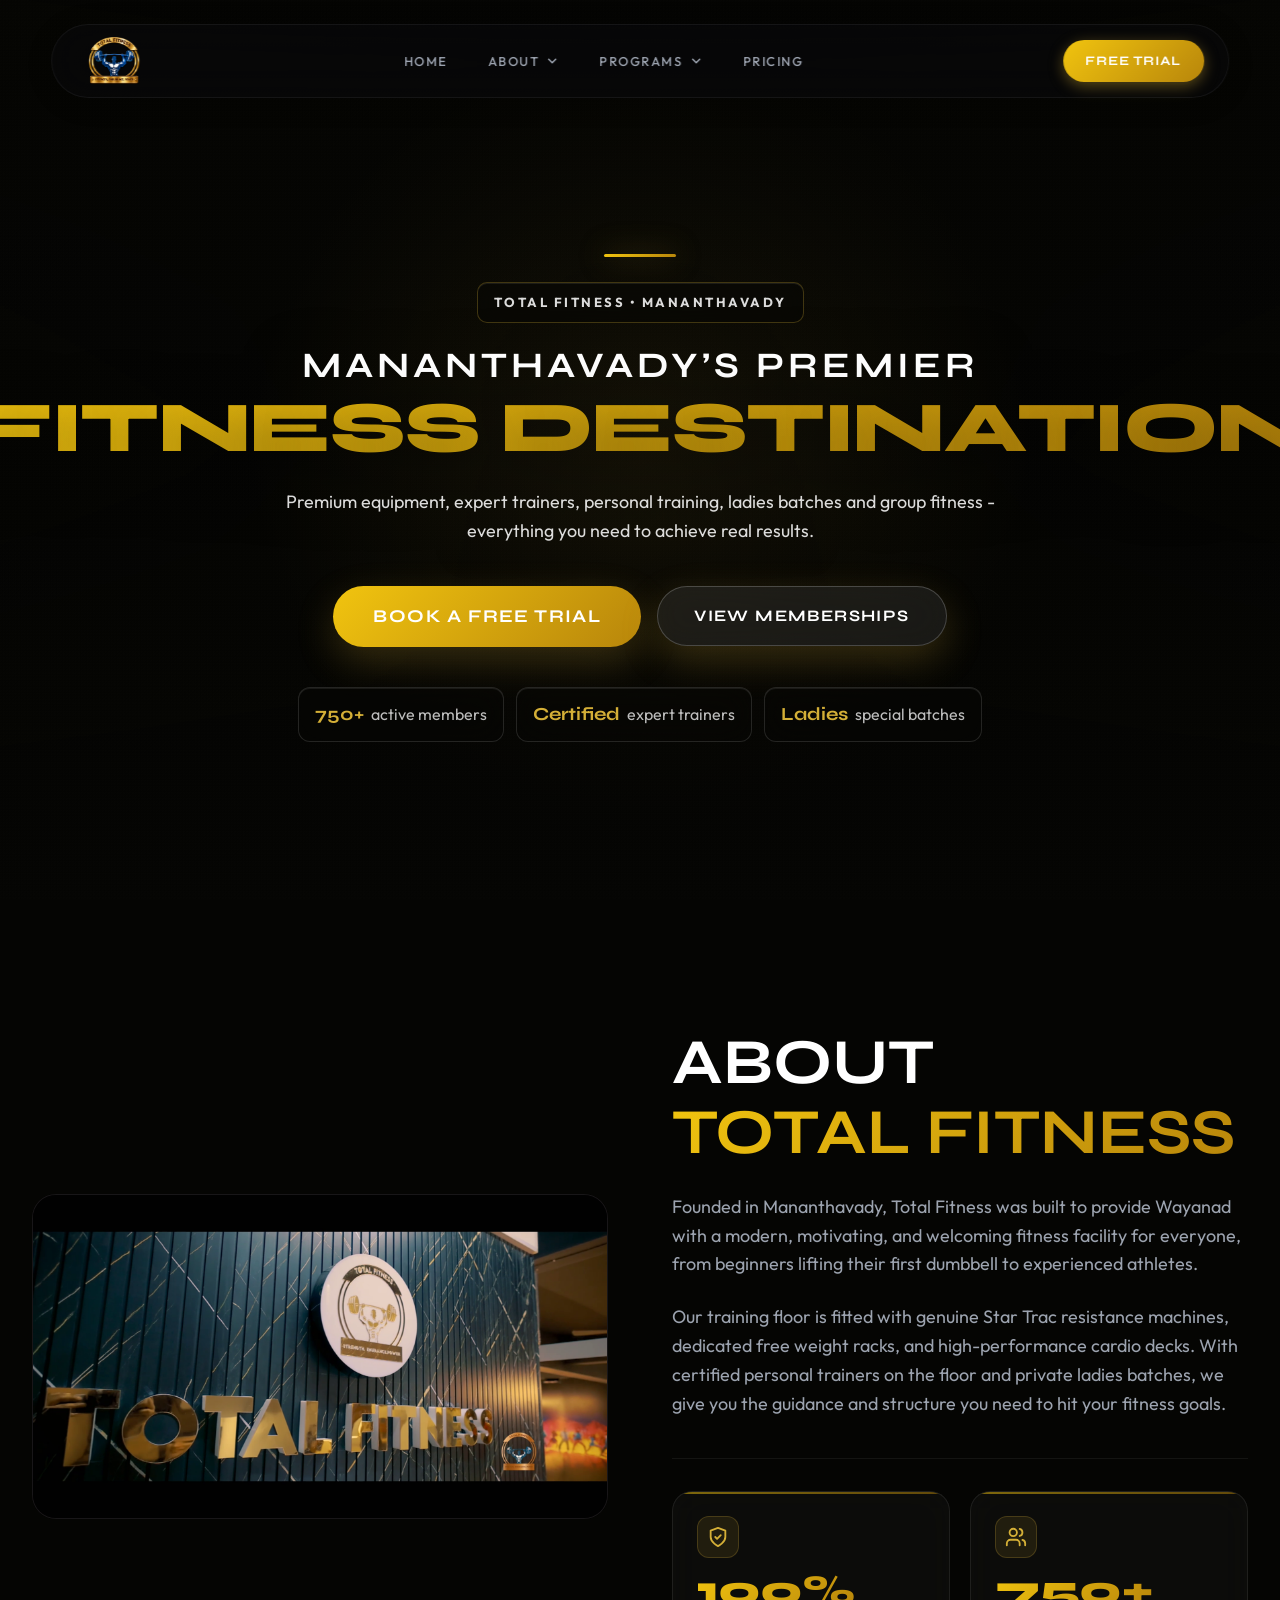
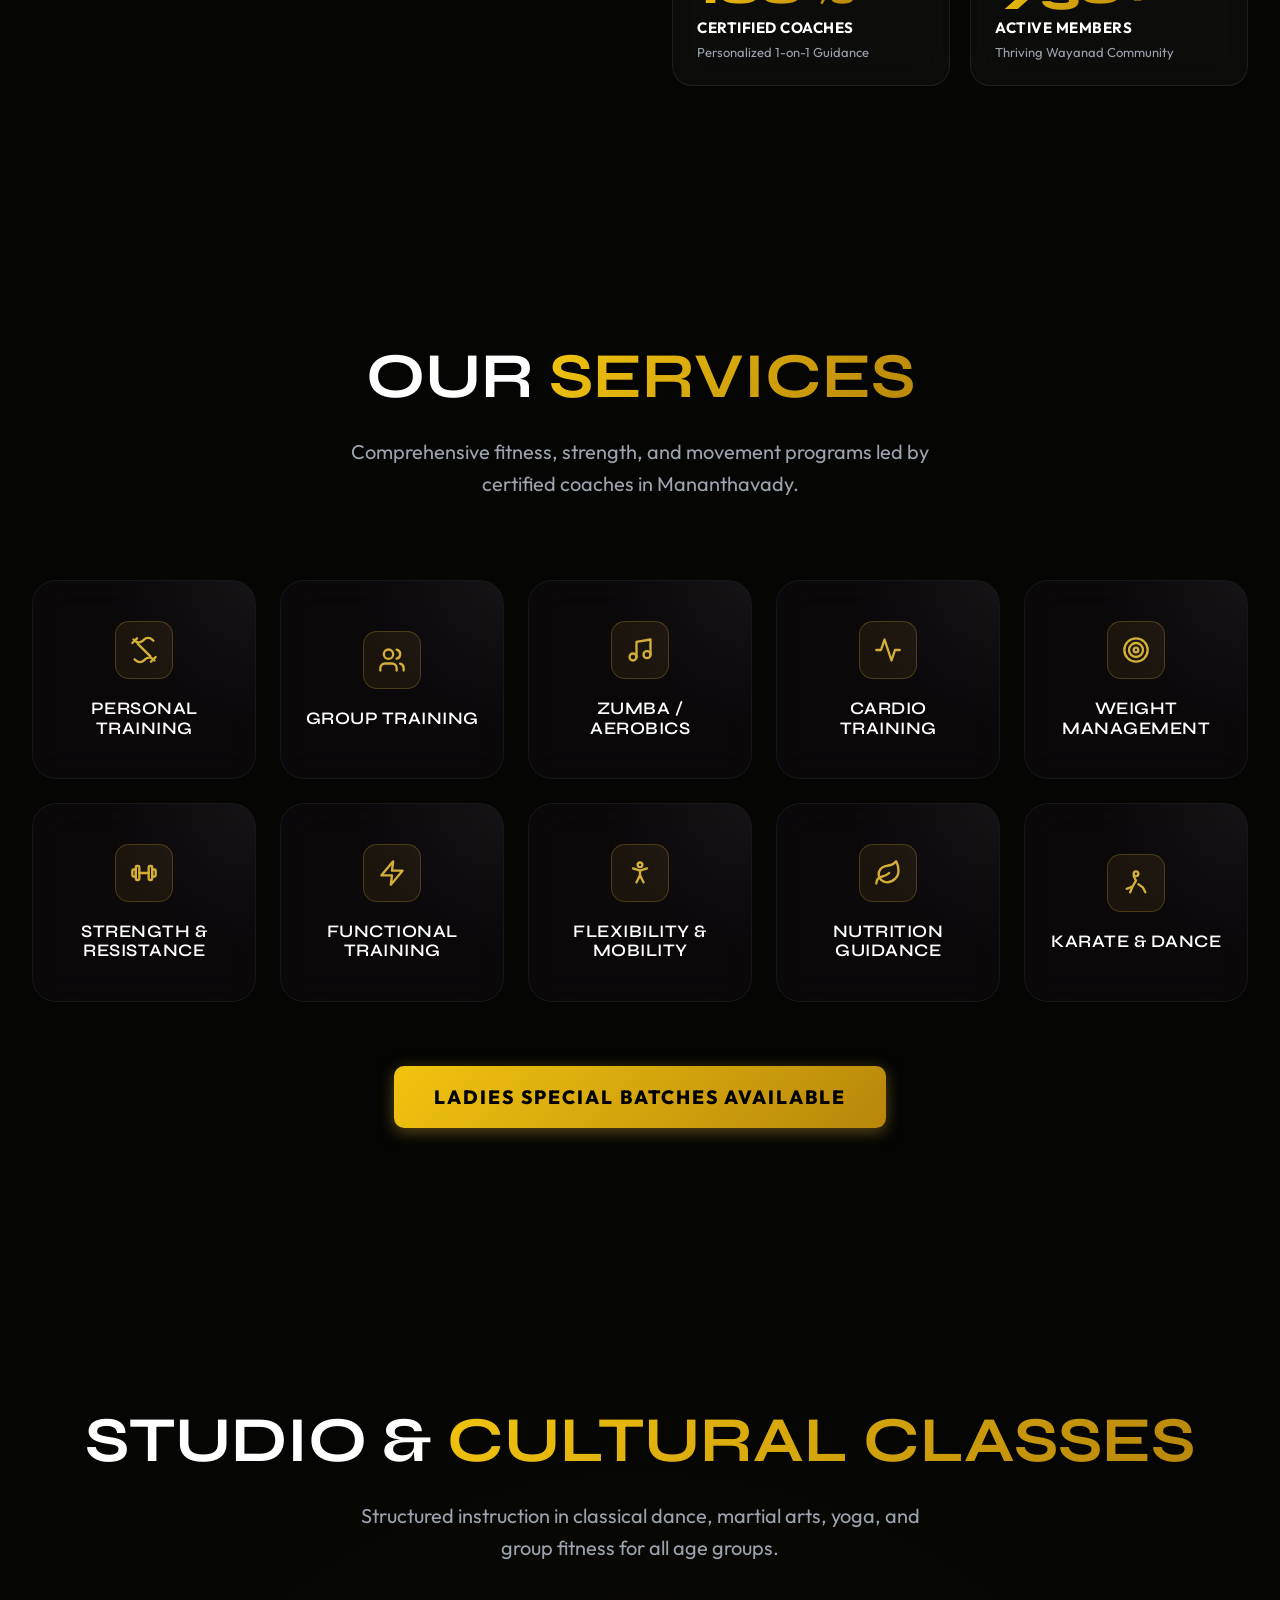
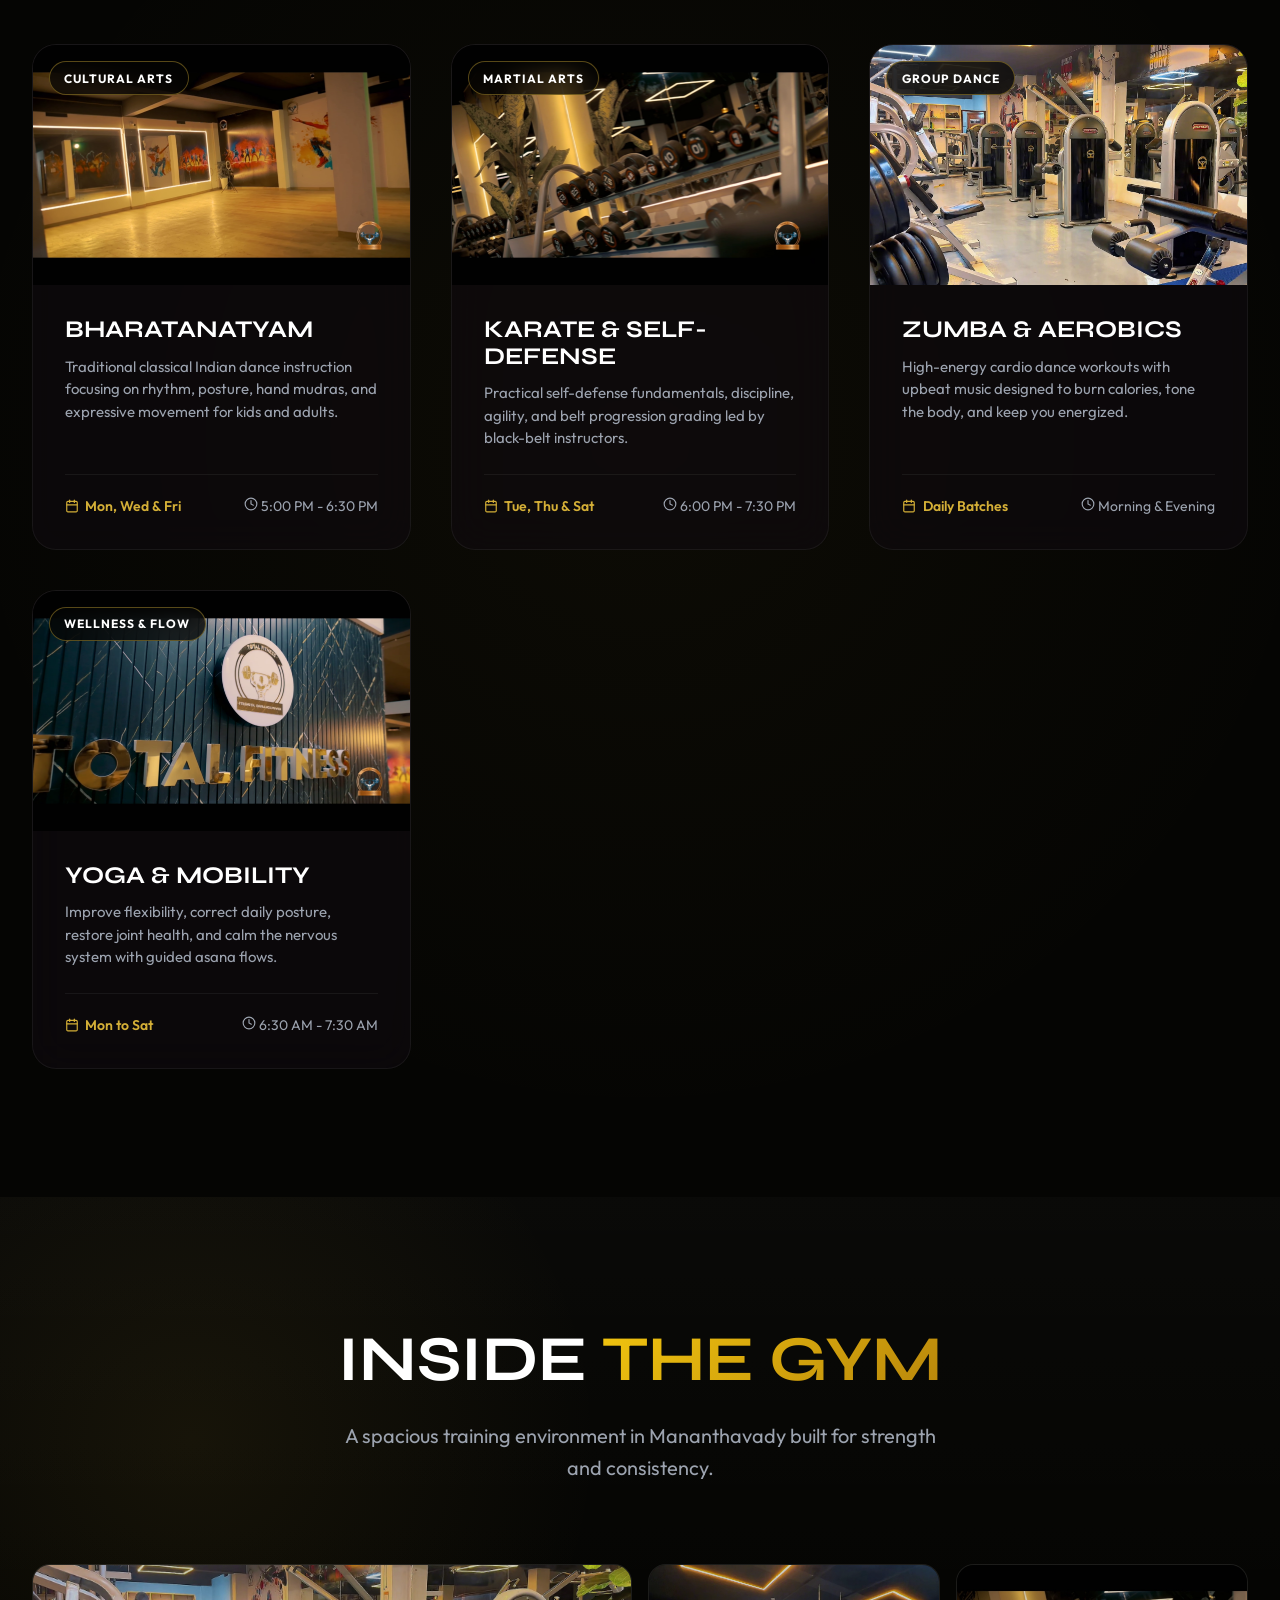
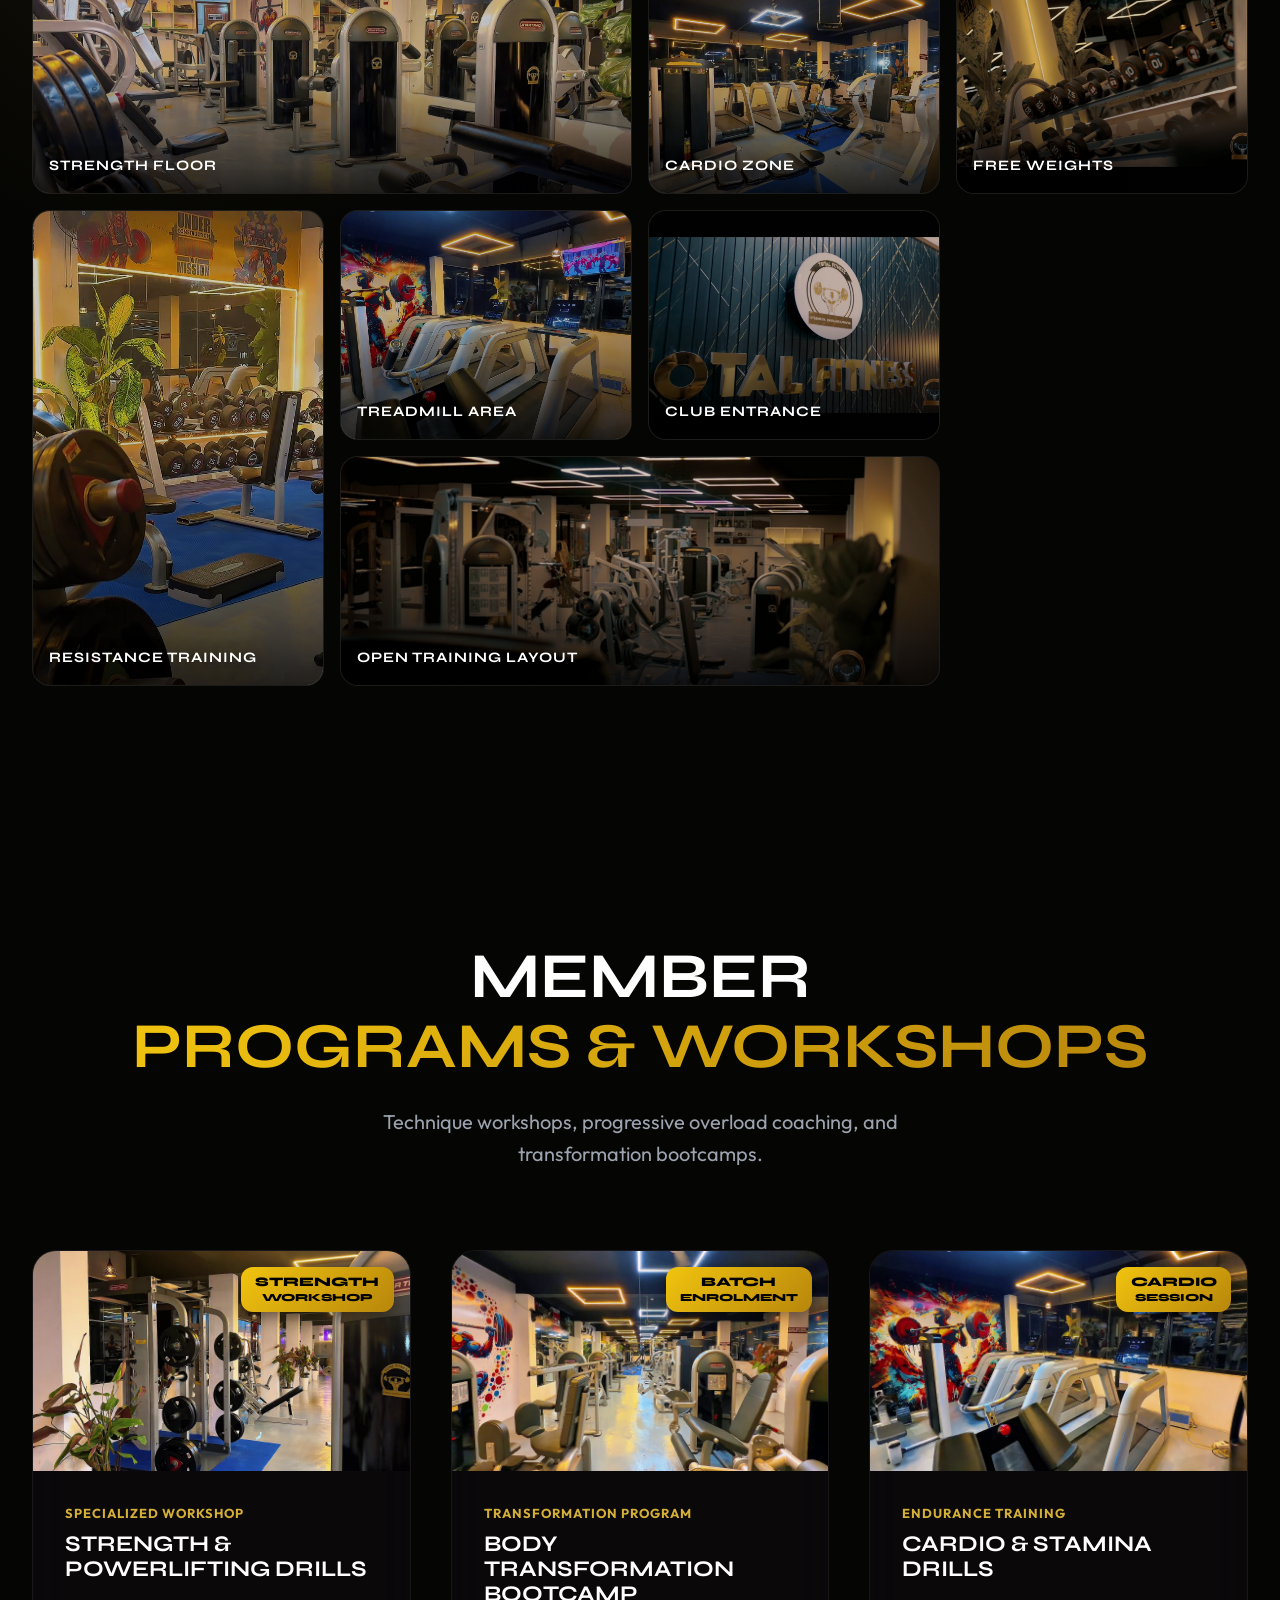
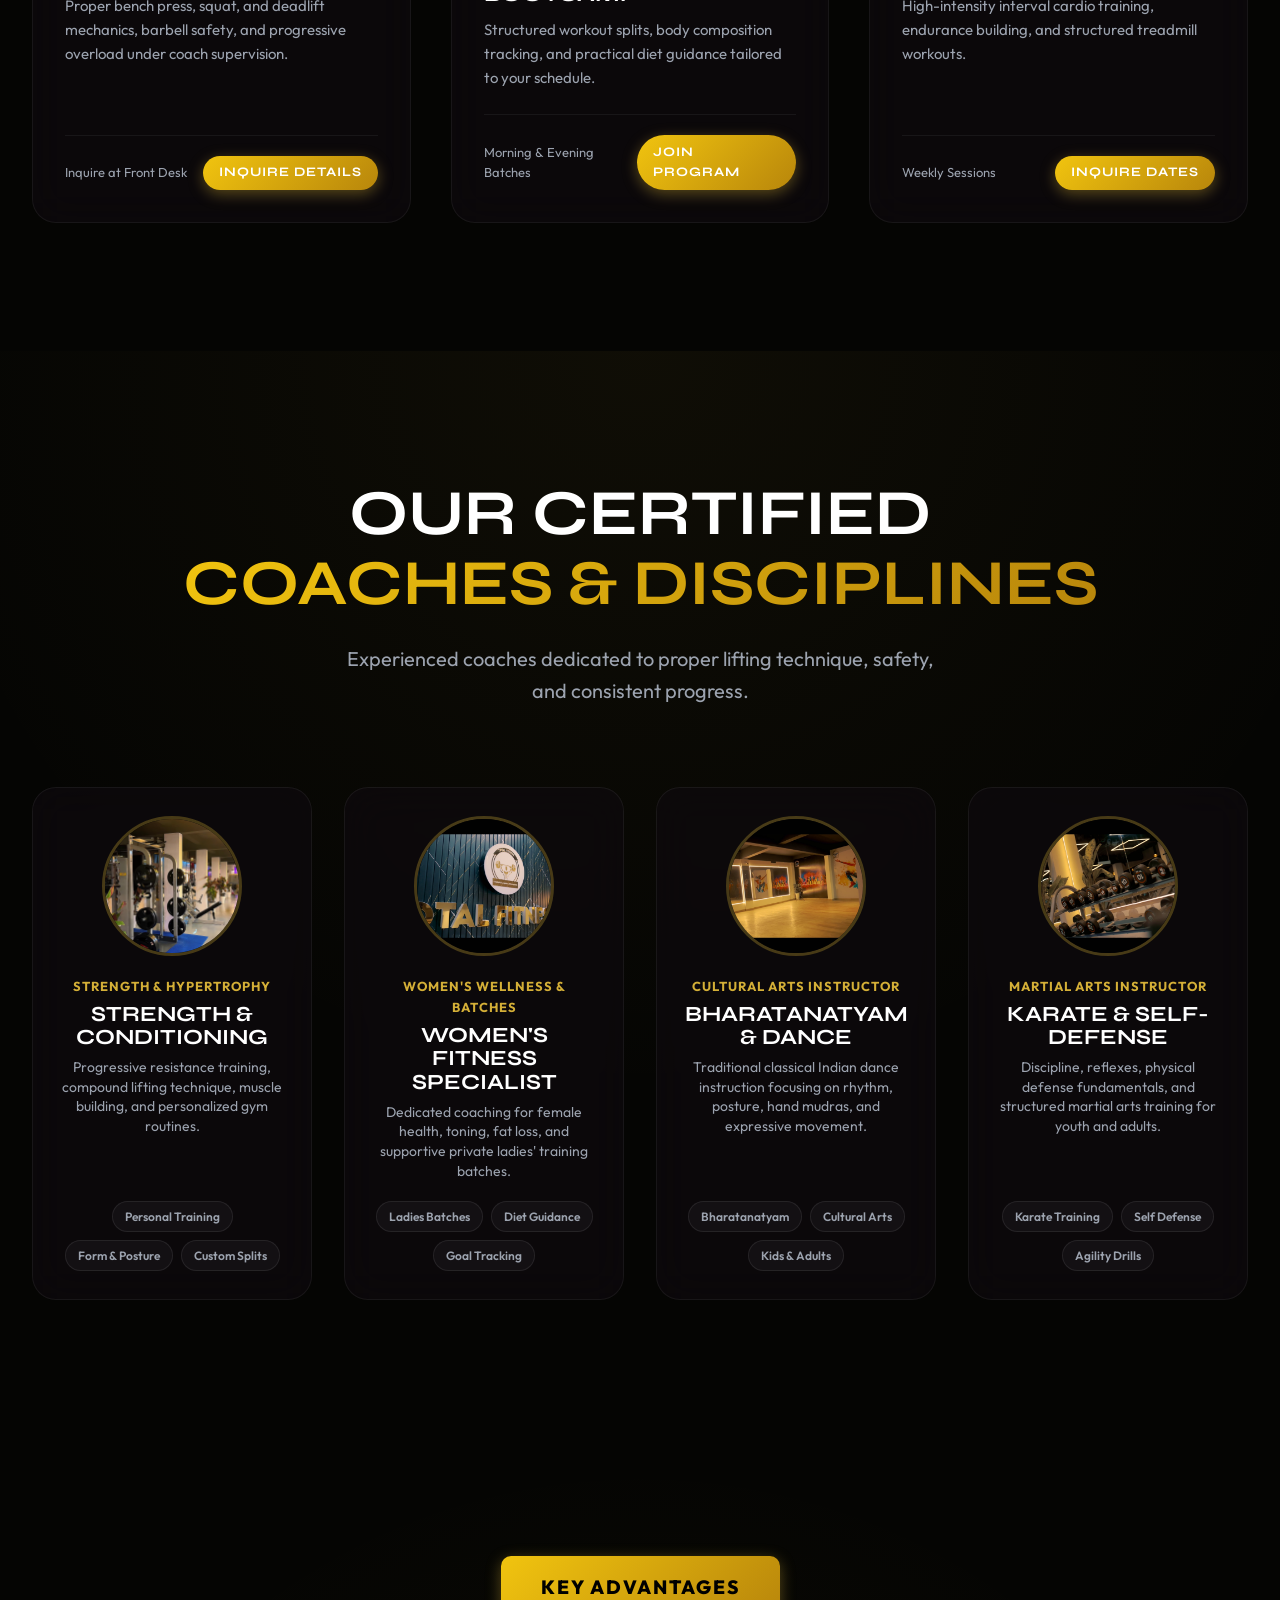
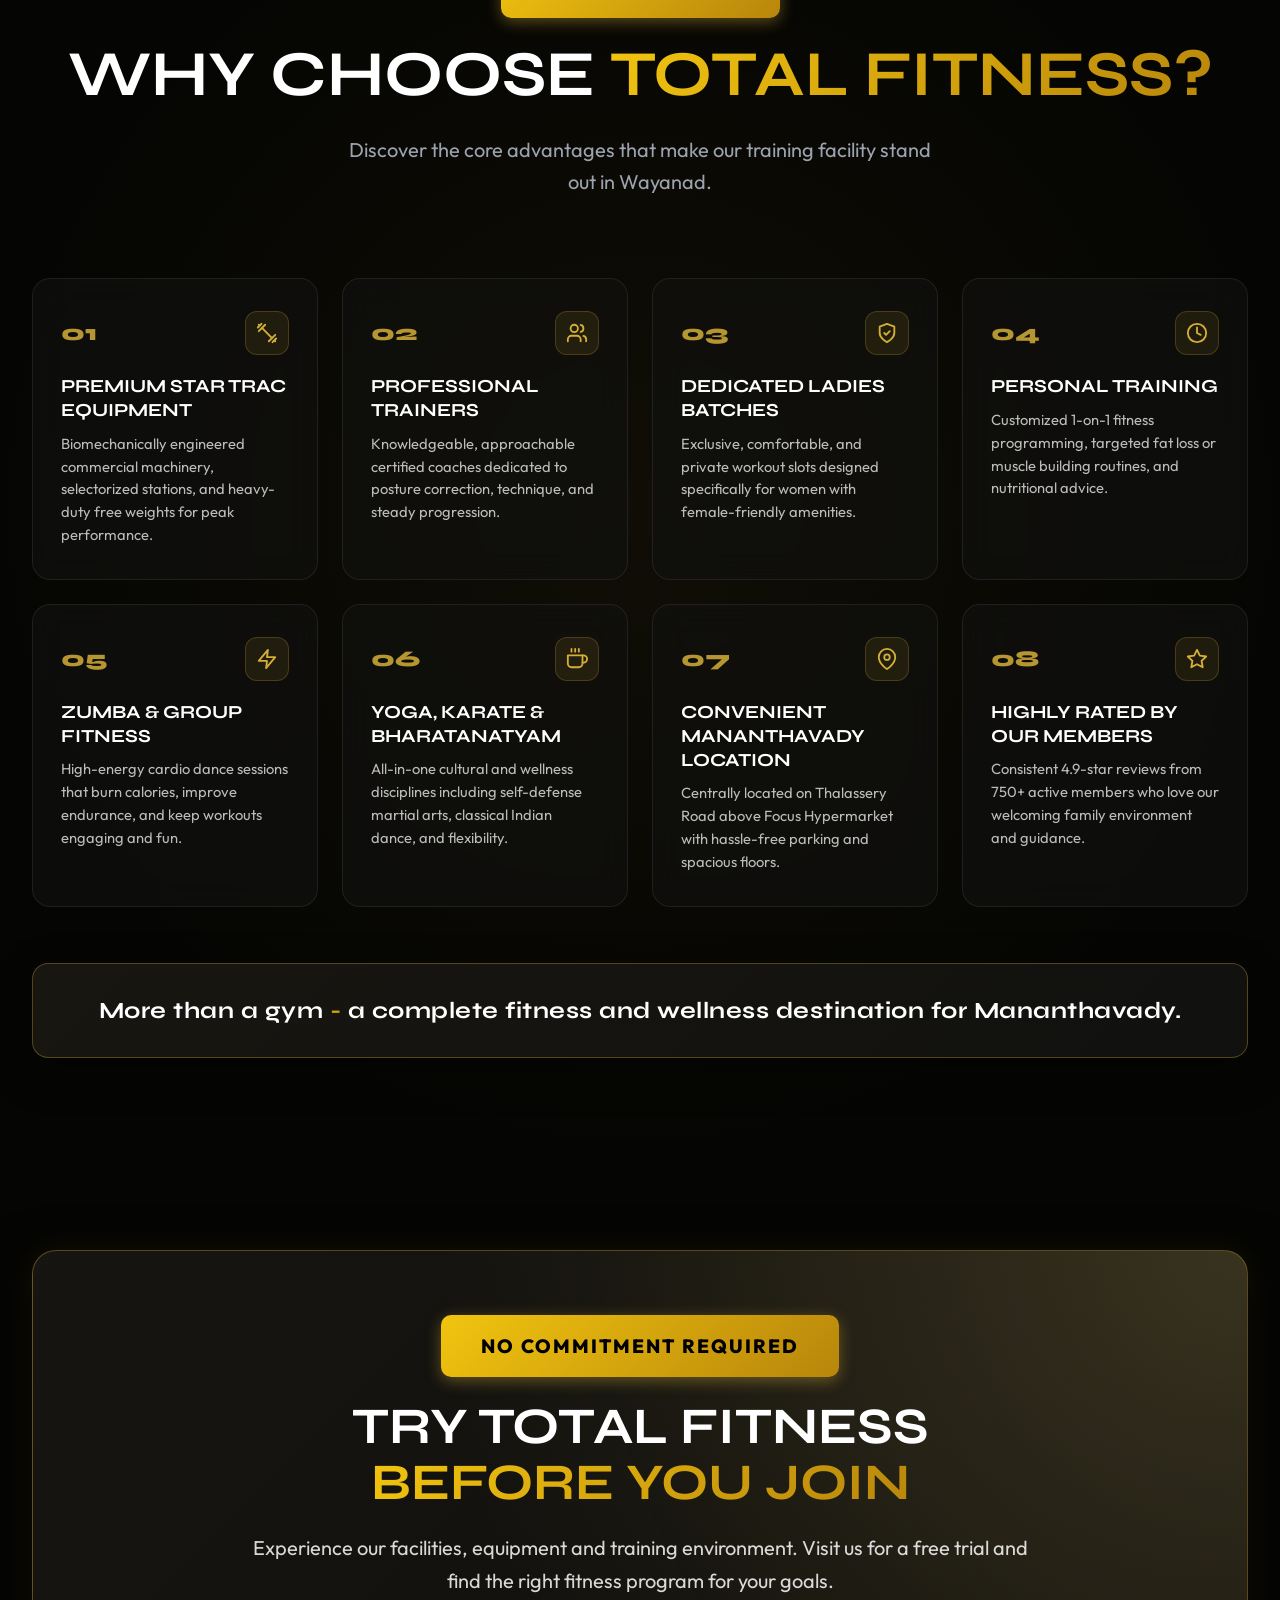
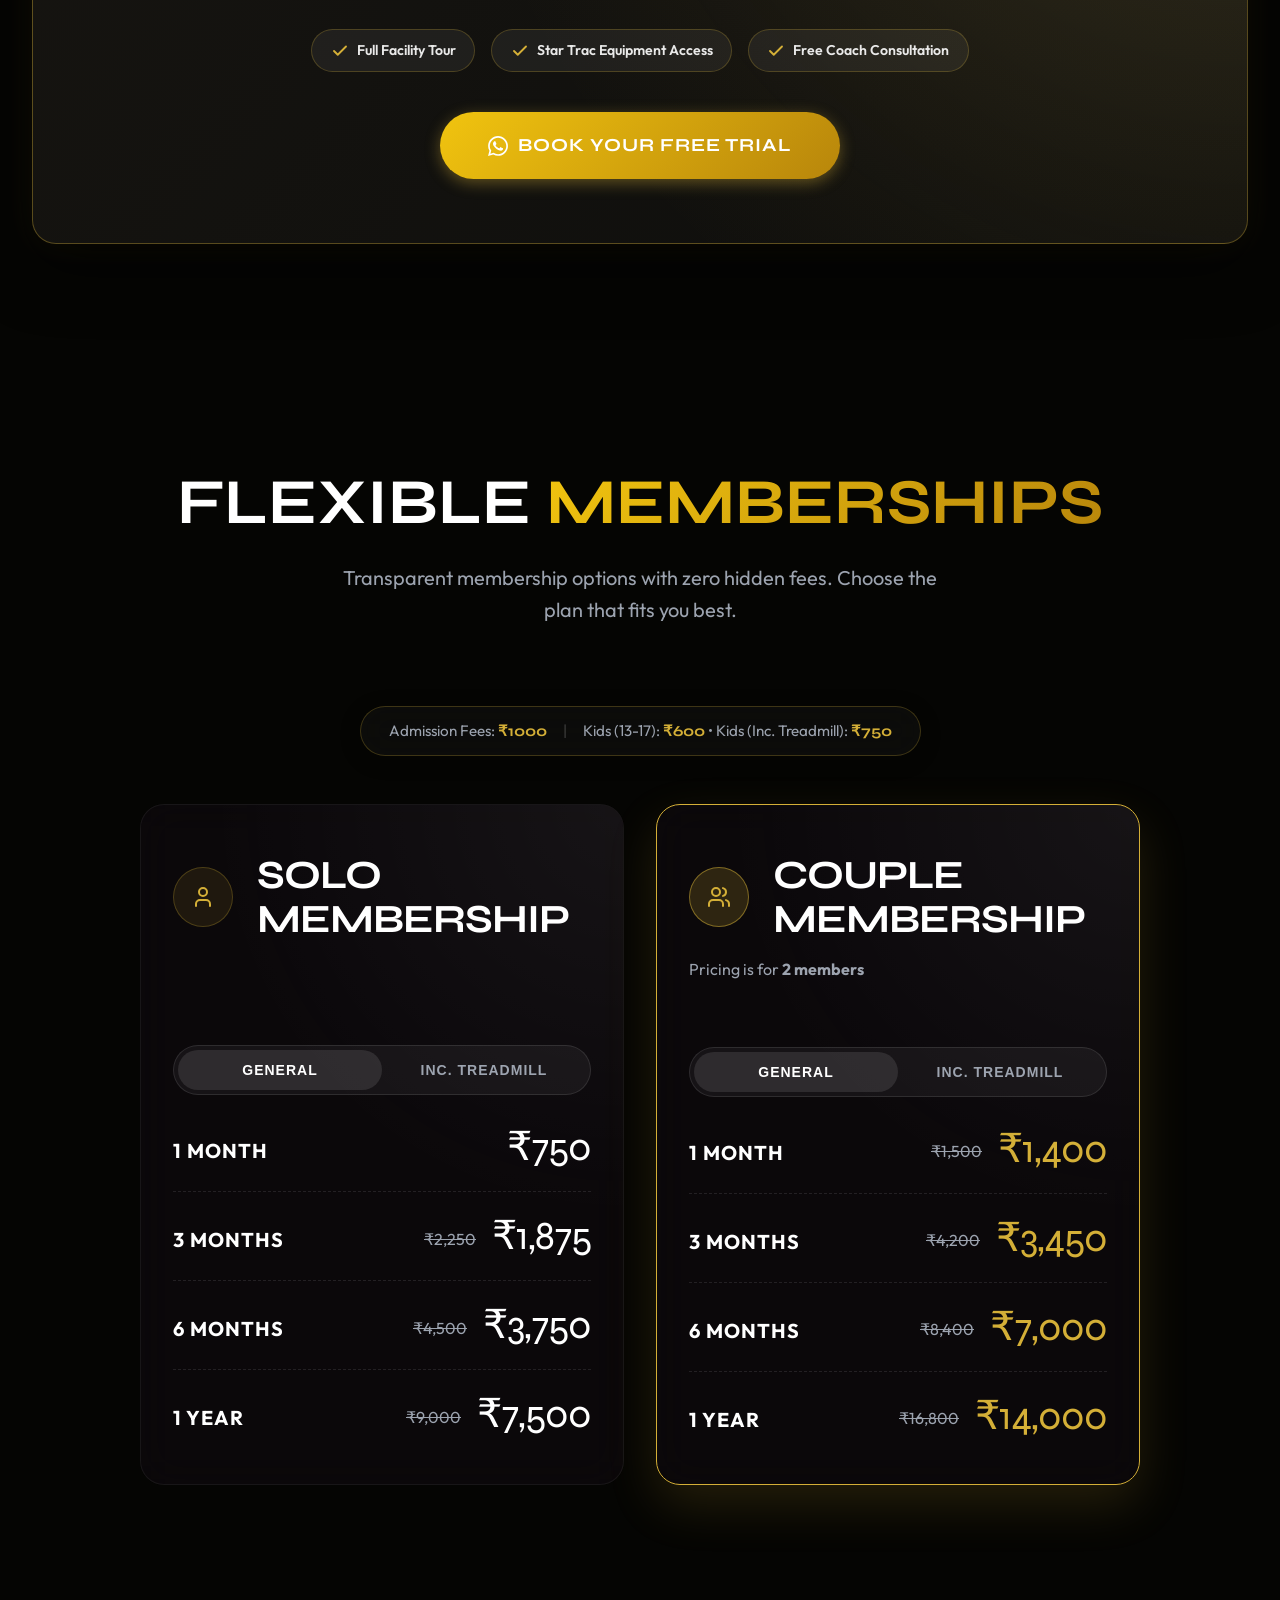
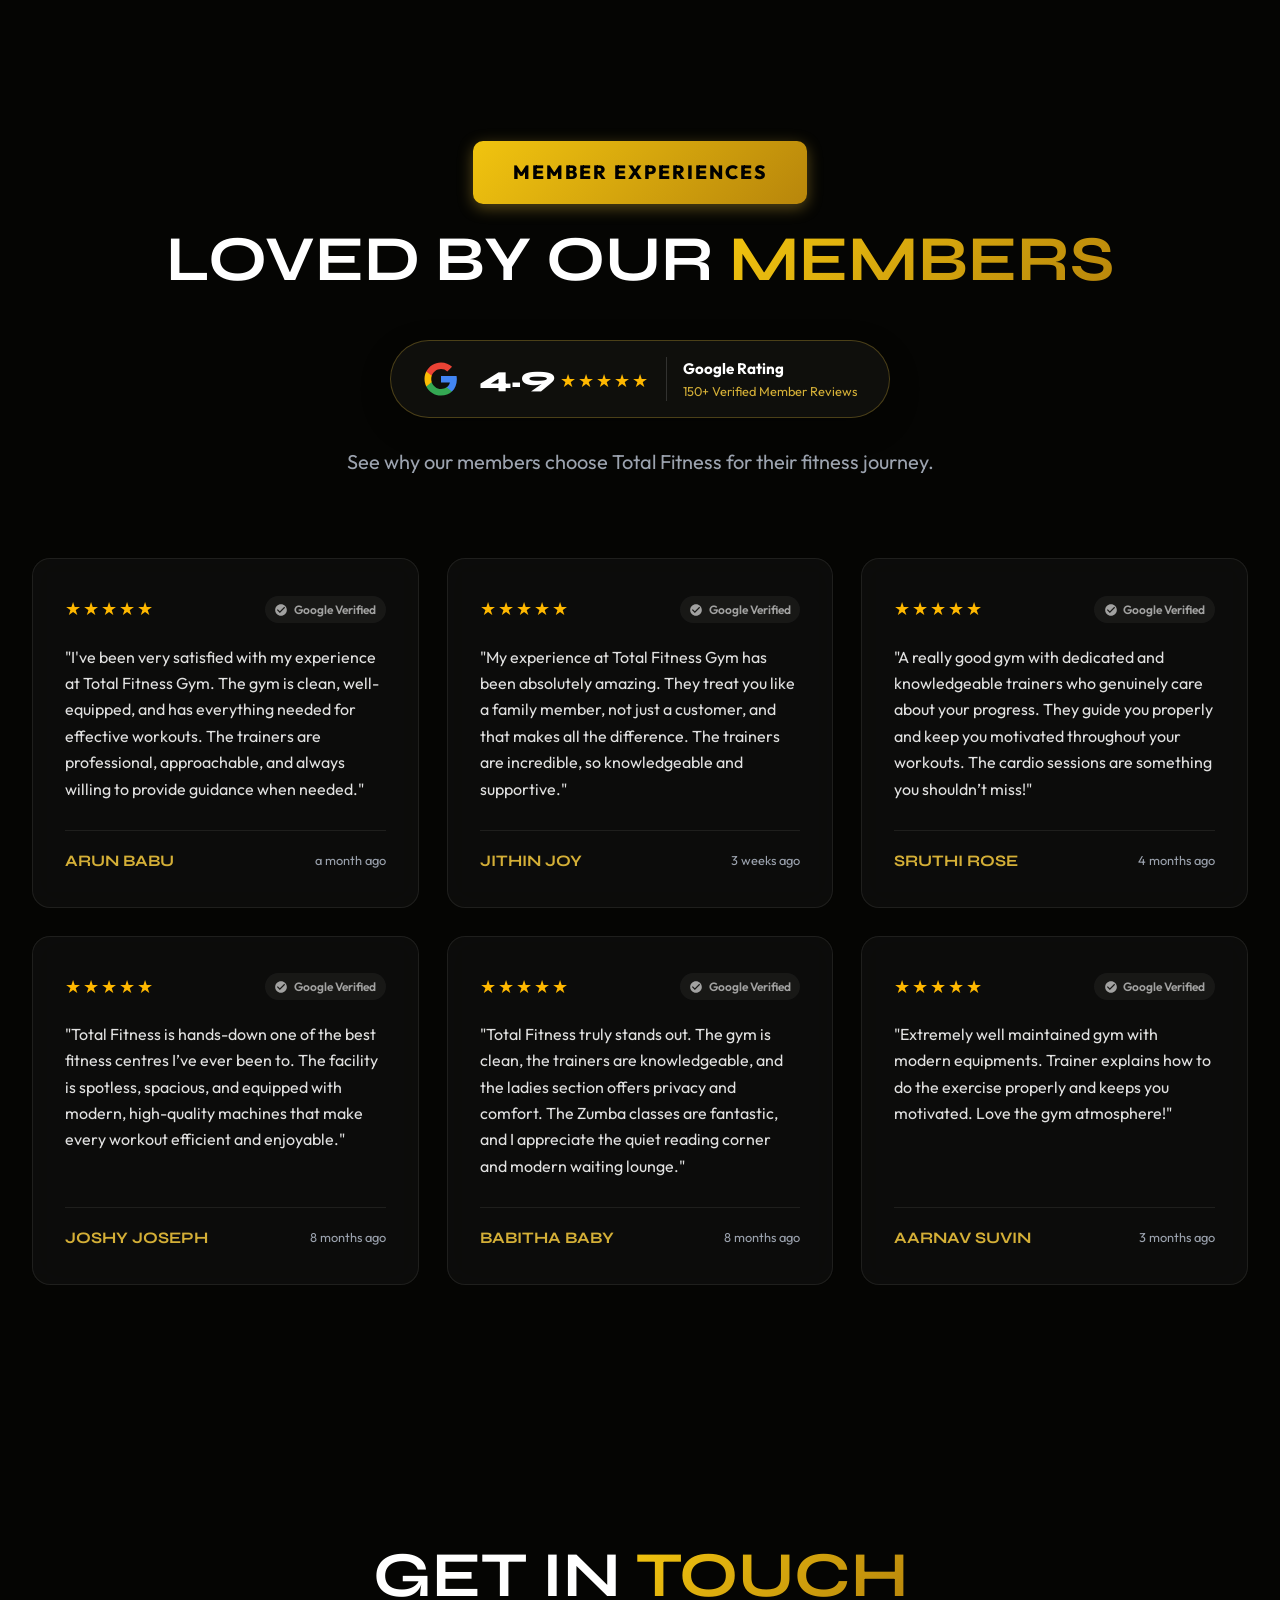
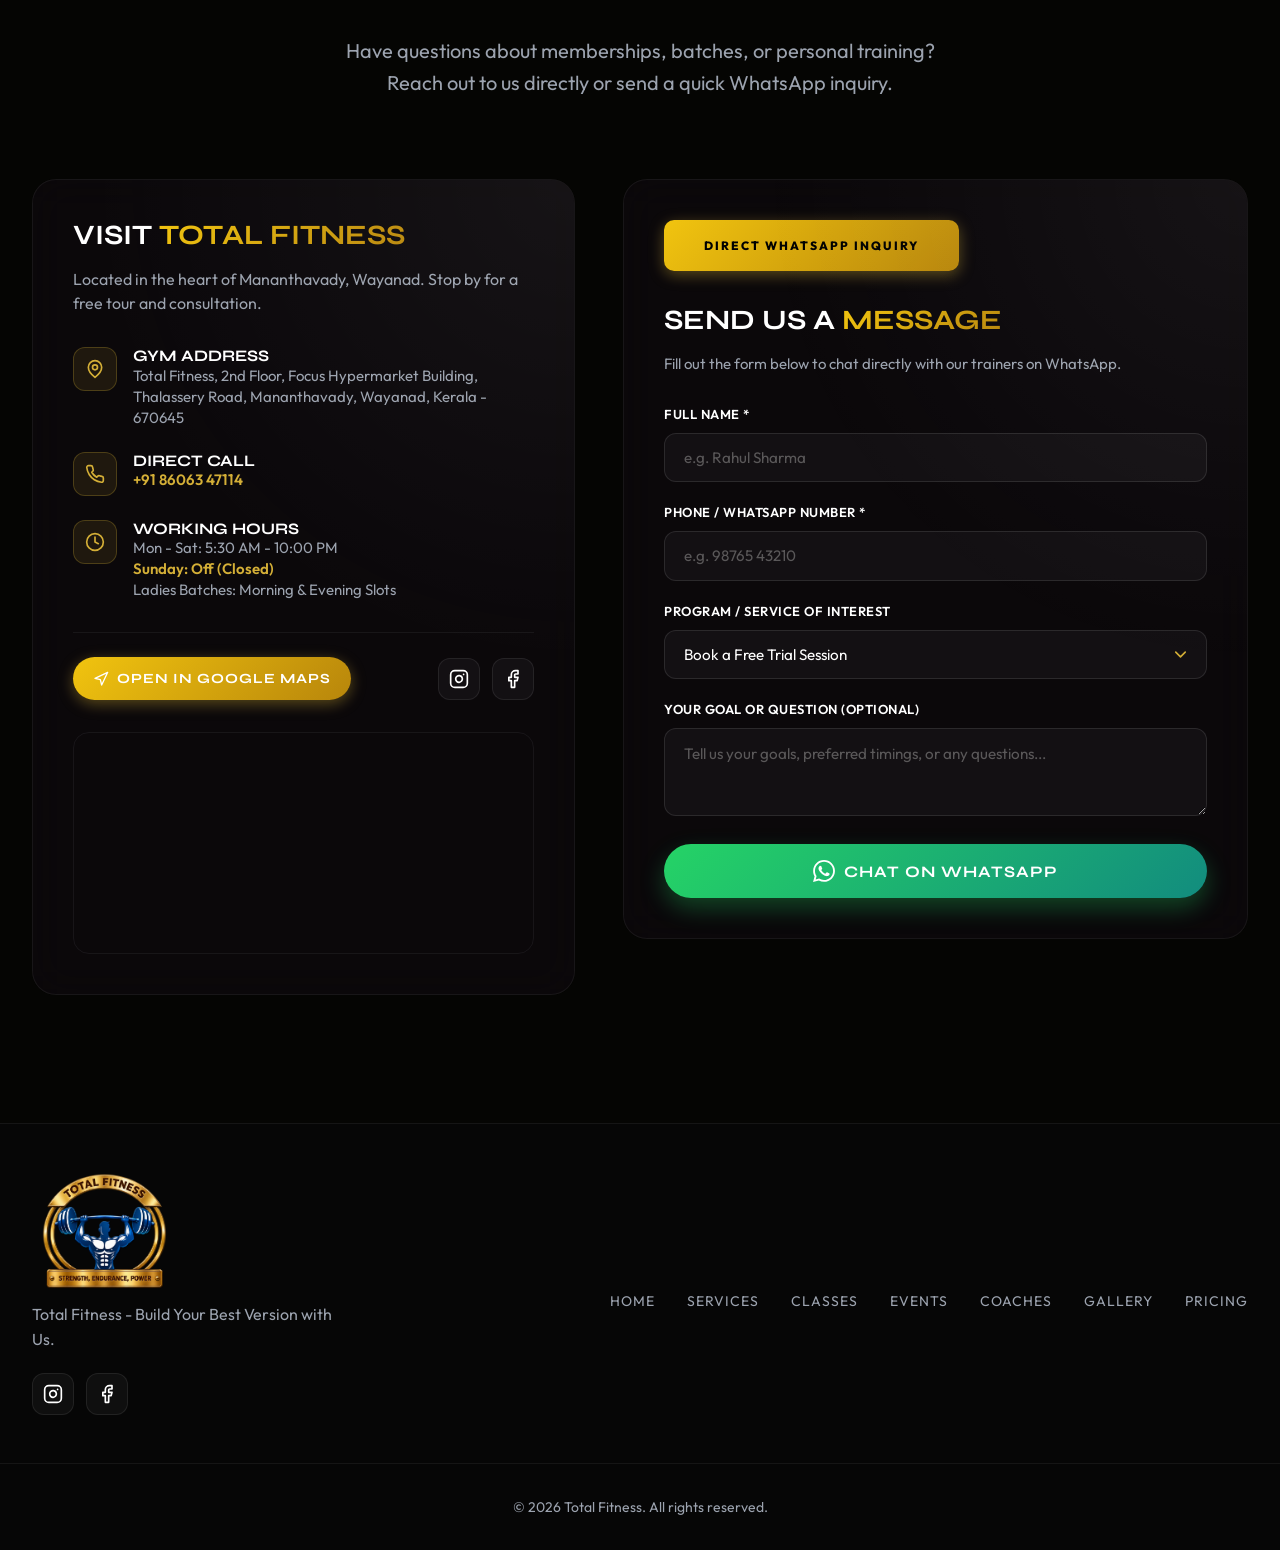
==== commit 5b7a4e4d: "feat: enhance hero headline, add free trial & why choose us sections, improve google reviews, update" ====
--- a/index.html
+++ b/index.html
@@ -3,8 +3,8 @@
 <head>
   <meta charset="UTF-8">
   <meta name="viewport" content="width=device-width, initial-scale=1.0">
-  <title>Total Fitness | The Ultimate Workout Destination</title>
-  <meta name="description" content="Total Fitness is the ideal place for fitness enthusiasts. Wide area, modern equipment, and supportive trainers.">
+  <title>Total Fitness | Mananthavady’s Complete Fitness Destination</title>
+  <meta name="description" content="Total Fitness Mananthavady: Premium equipment, expert trainers, personal training, ladies batches, and group fitness. Book your free trial today.">
   <link rel="preconnect" href="https://fonts.googleapis.com">
   <link rel="preconnect" href="https://fonts.gstatic.com" crossorigin>
   <link href="https://fonts.googleapis.com/css2?family=Outfit:wght@300;400;500;600;700;800&family=Syne:wght@600;700;800&display=swap" rel="stylesheet">
@@ -32,6 +32,7 @@
           </button>
           <div class="dropdown-menu">
             <a href="#about" class="dropdown-item">About Gym</a>
+            <a href="#why-choose" class="dropdown-item">Why Choose Us</a>
             <a href="#trainers" class="dropdown-item">Our Coaches</a>
             <a href="#gallery" class="dropdown-item">Facility Gallery</a>
             <a href="#reviews" class="dropdown-item">Member Reviews</a>
@@ -54,11 +55,11 @@
         </div>
 
         <a href="#pricing" class="nav-link">Pricing</a>
-        <a href="#location" class="btn-primary glow-btn mobile-cta-only">Join Now</a>
+        <a href="#free-trial" class="btn-primary glow-btn mobile-cta-only">Free Trial</a>
       </nav>
 
       <div class="header-actions">
-        <a href="#location" class="btn-primary glow-btn desktop-cta">Join Now</a>
+        <a href="#free-trial" class="btn-primary glow-btn desktop-cta">Free Trial</a>
         <button class="mobile-menu-btn" aria-label="Toggle Menu">
           <span></span><span></span><span></span>
         </button>
@@ -84,13 +85,13 @@
       <div class="hero-content reveal-wrapper">
         <div class="badge reveal-item delay-1">TOTAL FITNESS • MANANTHAVADY</div>
         <h1 class="reveal-item delay-2">
-          <span class="hero-title-top">TRAIN IN A SPACE BUILT FOR</span>
-          <span class="hero-title-main gradient-text">REAL PROGRESS</span>
+          <span class="hero-title-top">MANANTHAVADY’S PREMIER</span>
+          <span class="hero-title-main gradient-text">FITNESS DESTINATION</span>
         </h1>
-        <p class="hero-desc reveal-item delay-3">A clean, fully equipped gym in Mananthavady with Star Trac strength machines, dedicated cardio and strength zones, morning & evening batches, and supportive trainers.</p>
+        <p class="hero-desc reveal-item delay-3">Premium equipment, expert trainers, personal training, ladies batches and group fitness - everything you need to achieve real results.</p>
         <div class="hero-actions reveal-item delay-4">
-          <a href="#pricing" class="btn-primary glow-btn">View Memberships</a>
-          <a href="#gallery" class="btn-secondary">See Inside</a>
+          <a href="#free-trial" class="btn-primary glow-btn">Book a Free Trial</a>
+          <a href="#pricing" class="btn-secondary">View Memberships</a>
         </div>
         <div class="hero-proof reveal-item delay-4" aria-label="Gym highlights">
           <span><strong>750+</strong> active members</span>
@@ -108,7 +109,7 @@
         </div>
         <div class="about-text reveal-item delay-2">
           <h2>ABOUT <span class="gradient-text">TOTAL FITNESS</span></h2>
-          <p>Founded in Mananthavady, Total Fitness was built to provide Wayanad with a modern, motivating, and welcoming fitness facility for everyone—from beginners lifting their first dumbbell to experienced athletes.</p>
+          <p>Founded in Mananthavady, Total Fitness was built to provide Wayanad with a modern, motivating, and welcoming fitness facility for everyone, from beginners lifting their first dumbbell to experienced athletes.</p>
           <p>Our training floor is fitted with genuine Star Trac resistance machines, dedicated free weight racks, and high-performance cardio decks. With certified personal trainers on the floor and private ladies batches, we give you the guidance and structure you need to hit your fitness goals.</p>
           <div class="about-stats mt-4">
             <div class="stat-card">
@@ -497,6 +498,156 @@
       </div>
     </section>
 
+    <!-- Why Choose Total Fitness Section -->
+    <section id="why-choose" class="why-choose-section section-pad">
+      <div class="container">
+        <div class="section-title reveal-item text-center">
+          <div class="badge glow-badge mb-3">KEY ADVANTAGES</div>
+          <h2>WHY CHOOSE <span class="gradient-text">TOTAL FITNESS?</span></h2>
+          <p class="section-desc">Discover the core advantages that make our training facility stand out in Wayanad.</p>
+        </div>
+
+        <div class="why-grid">
+          <!-- Item 1 -->
+          <div class="why-card reveal-item delay-1">
+            <div class="why-card-top">
+              <span class="why-num">01</span>
+              <div class="why-icon">
+                <svg width="22" height="22" viewBox="0 0 24 24" fill="none" stroke="currentColor" stroke-width="2" stroke-linecap="round" stroke-linejoin="round"><path d="m6.5 6.5 11 11"/><path d="m21 21-1-1"/><path d="m3 3 1 1"/><path d="m18 22 4-4"/><path d="m2 6 4-4"/><path d="m3 10 7-7"/><path d="m14 21 7-7"/></svg>
+              </div>
+            </div>
+            <h3>Premium Star Trac Equipment</h3>
+            <p>Biomechanically engineered commercial machinery, selectorized stations, and heavy-duty free weights for peak performance.</p>
+          </div>
+
+          <!-- Item 2 -->
+          <div class="why-card reveal-item delay-2">
+            <div class="why-card-top">
+              <span class="why-num">02</span>
+              <div class="why-icon">
+                <svg width="22" height="22" viewBox="0 0 24 24" fill="none" stroke="currentColor" stroke-width="2" stroke-linecap="round" stroke-linejoin="round"><path d="M16 21v-2a4 4 0 0 0-4-4H6a4 4 0 0 0-4 4v2"/><circle cx="9" cy="7" r="4"/><path d="M22 21v-2a4 4 0 0 0-3-3.87"/><path d="M16 3.13a4 4 0 0 1 0 7.75"/></svg>
+              </div>
+            </div>
+            <h3>Professional Trainers</h3>
+            <p>Knowledgeable, approachable certified coaches dedicated to posture correction, technique, and steady progression.</p>
+          </div>
+
+          <!-- Item 3 -->
+          <div class="why-card reveal-item delay-3">
+            <div class="why-card-top">
+              <span class="why-num">03</span>
+              <div class="why-icon">
+                <svg width="22" height="22" viewBox="0 0 24 24" fill="none" stroke="currentColor" stroke-width="2" stroke-linecap="round" stroke-linejoin="round"><path d="M12 22s8-4 8-10V5l-8-3-8 3v7c0 6 8 10 8 10z"/><path d="m9 12 2 2 4-4"/></svg>
+              </div>
+            </div>
+            <h3>Dedicated Ladies Batches</h3>
+            <p>Exclusive, comfortable, and private workout slots designed specifically for women with female-friendly amenities.</p>
+          </div>
+
+          <!-- Item 4 -->
+          <div class="why-card reveal-item delay-4">
+            <div class="why-card-top">
+              <span class="why-num">04</span>
+              <div class="why-icon">
+                <svg width="22" height="22" viewBox="0 0 24 24" fill="none" stroke="currentColor" stroke-width="2" stroke-linecap="round" stroke-linejoin="round"><circle cx="12" cy="12" r="10"/><polyline points="12 6 12 12 16 14"/></svg>
+              </div>
+            </div>
+            <h3>Personal Training</h3>
+            <p>Customized 1-on-1 fitness programming, targeted fat loss or muscle building routines, and nutritional advice.</p>
+          </div>
+
+          <!-- Item 5 -->
+          <div class="why-card reveal-item delay-1">
+            <div class="why-card-top">
+              <span class="why-num">05</span>
+              <div class="why-icon">
+                <svg width="22" height="22" viewBox="0 0 24 24" fill="none" stroke="currentColor" stroke-width="2" stroke-linecap="round" stroke-linejoin="round"><polygon points="13 2 3 14 12 14 11 22 21 10 12 10 13 2"/></svg>
+              </div>
+            </div>
+            <h3>Zumba & Group Fitness</h3>
+            <p>High-energy cardio dance sessions that burn calories, improve endurance, and keep workouts engaging and fun.</p>
+          </div>
+
+          <!-- Item 6 -->
+          <div class="why-card reveal-item delay-2">
+            <div class="why-card-top">
+              <span class="why-num">06</span>
+              <div class="why-icon">
+                <svg width="22" height="22" viewBox="0 0 24 24" fill="none" stroke="currentColor" stroke-width="2" stroke-linecap="round" stroke-linejoin="round"><path d="M18 8h1a4 4 0 0 1 0 8h-1"/><path d="M2 8h16v9a4 4 0 0 1-4 4H6a4 4 0 0 1-4-4V8z"/><line x1="6" y1="1" x2="6" y2="4"/><line x1="10" y1="1" x2="10" y2="4"/><line x1="14" y1="1" x2="14" y2="4"/></svg>
+              </div>
+            </div>
+            <h3>Yoga, Karate & Bharatanatyam</h3>
+            <p>All-in-one cultural and wellness disciplines including self-defense martial arts, classical Indian dance, and flexibility.</p>
+          </div>
+
+          <!-- Item 7 -->
+          <div class="why-card reveal-item delay-3">
+            <div class="why-card-top">
+              <span class="why-num">07</span>
+              <div class="why-icon">
+                <svg width="22" height="22" viewBox="0 0 24 24" fill="none" stroke="currentColor" stroke-width="2" stroke-linecap="round" stroke-linejoin="round"><path d="M21 10c0 7-9 13-9 13s-9-6-9-13a9 9 0 0 1 18 0z"/><circle cx="12" cy="10" r="3"/></svg>
+              </div>
+            </div>
+            <h3>Convenient Mananthavady Location</h3>
+            <p>Centrally located on Thalassery Road above Focus Hypermarket with hassle-free parking and spacious floors.</p>
+          </div>
+
+          <!-- Item 8 -->
+          <div class="why-card reveal-item delay-4">
+            <div class="why-card-top">
+              <span class="why-num">08</span>
+              <div class="why-icon">
+                <svg width="22" height="22" viewBox="0 0 24 24" fill="none" stroke="currentColor" stroke-width="2" stroke-linecap="round" stroke-linejoin="round"><polygon points="12 2 15.09 8.26 22 9.27 17 14.14 18.18 21.02 12 17.77 5.82 21.02 7 14.14 2 9.27 8.91 8.26 12 2"/></svg>
+              </div>
+            </div>
+            <h3>Highly Rated by Our Members</h3>
+            <p>Consistent 4.9-star reviews from 750+ active members who love our welcoming family environment and guidance.</p>
+          </div>
+        </div>
+
+        <div class="why-closing-banner reveal-item delay-2">
+          <p>More than a gym <span class="gradient-text">-</span> a complete fitness and wellness destination for Mananthavady.</p>
+        </div>
+      </div>
+    </section>
+
+    <!-- Free Trial Section -->
+    <section id="free-trial" class="trial-section">
+      <div class="container">
+        <div class="trial-card glass-card reveal-item">
+          <div class="trial-content">
+            <div class="badge glow-badge mb-3">NO COMMITMENT REQUIRED</div>
+            <h2>TRY TOTAL FITNESS <span class="gradient-text">BEFORE YOU JOIN</span></h2>
+            <p class="trial-desc">Experience our facilities, equipment and training environment. Visit us for a free trial and find the right fitness program for your goals.</p>
+            
+            <div class="trial-features">
+              <div class="trial-pill">
+                <svg width="18" height="18" viewBox="0 0 24 24" fill="none" stroke="currentColor" stroke-width="2.5" stroke-linecap="round" stroke-linejoin="round"><polyline points="20 6 9 17 4 12"></polyline></svg>
+                <span>Full Facility Tour</span>
+              </div>
+              <div class="trial-pill">
+                <svg width="18" height="18" viewBox="0 0 24 24" fill="none" stroke="currentColor" stroke-width="2.5" stroke-linecap="round" stroke-linejoin="round"><polyline points="20 6 9 17 4 12"></polyline></svg>
+                <span>Star Trac Equipment Access</span>
+              </div>
+              <div class="trial-pill">
+                <svg width="18" height="18" viewBox="0 0 24 24" fill="none" stroke="currentColor" stroke-width="2.5" stroke-linecap="round" stroke-linejoin="round"><polyline points="20 6 9 17 4 12"></polyline></svg>
+                <span>Free Coach Consultation</span>
+              </div>
+            </div>
+
+            <div class="trial-actions">
+              <a href="https://wa.me/918606347114?text=Hi%20Total%20Fitness%20Mananthavady!%20I%20would%20like%20to%20book%20a%20Free%20Trial%20session.%20Please%20let%20me%20know%20the%20available%20timings." target="_blank" rel="noopener noreferrer" class="btn-primary glow-btn">
+                <svg width="20" height="20" viewBox="0 0 24 24" fill="currentColor">
+                  <path d="M.057 24l1.687-6.163c-1.041-1.804-1.588-3.849-1.587-5.946.003-6.556 5.338-11.891 11.893-11.891 3.181.001 6.167 1.24 8.413 3.488 2.245 2.248 3.481 5.236 3.48 8.414-.003 6.557-5.338 11.892-11.893 11.892-1.99-.001-3.951-.5-5.688-1.448l-6.305 1.654zm6.597-3.807c1.676.995 3.276 1.591 5.392 1.592 5.448 0 9.886-4.434 9.889-9.885.002-5.462-4.415-9.89-9.881-9.892-5.452 0-9.887 4.434-9.889 9.884-.001 2.225.651 3.891 1.746 5.634l-.999 3.648 3.742-.981zm11.387-5.464c-.074-.124-.272-.198-.57-.347-.297-.149-1.758-.868-2.031-.967-.272-.099-.47-.149-.669.149-.198.297-.768.967-.941 1.165-.173.198-.347.223-.644.074-.297-.149-1.255-.462-2.39-1.475-.883-.788-1.48-1.761-1.653-2.059-.173-.297-.018-.458.13-.606.134-.133.297-.347.446-.521.151-.172.2-.296.3-.495.099-.198.05-.372-.025-.521-.075-.148-.669-1.611-.916-2.206-.242-.579-.487-.501-.669-.51l-.57-.01c-.198 0-.52.074-.792.372s-1.04 1.016-1.04 2.479 1.065 2.876 1.213 3.074c.149.198 2.095 3.2 5.076 4.487.709.306 1.263.489 1.694.626.712.226 1.36.194 1.872.118.571-.085 1.758-.719 2.006-1.413.248-.695.248-1.29.173-1.414z"/>
+                </svg>
+                <span>BOOK YOUR FREE TRIAL</span>
+              </a>
+            </div>
+          </div>
+        </div>
+      </div>
+    </section>
+
     <!-- Pricing Section -->
     <section id="pricing" class="pricing-section section-pad">
       <div class="container">
@@ -582,105 +733,134 @@
               </div>
             </div>
           </div>
-    </section>
-
-    <!-- Scrolling Reviews Section -->
+        </div>
+      </div>
+    </section>
+
+    <!-- Reviews Section -->
     <section id="reviews" class="reviews-section section-pad">
       <div class="container">
-        <div class="section-title reveal-item">
-          <h2>STRAIGHT FROM <span class="gradient-text">REAL MEMBERS</span></h2>
-          <p class="rating-text">4.9 ★ Based on our wonderful community</p>
-        </div>
-
-        <div class="reviews-container reveal-item delay-2">
-          <div class="reviews-track">
-            <!-- Review 1 -->
-            <div class="review-card glass-card">
-              <div class="stars">★★★★★</div>
-              <p class="quote">"I've been very satisfied with my experience at Total Fitness Gym. The gym is clean, well-equipped, and has everything needed for effective workouts. The trainers are professional, approachable, and always willing to provide guidance when needed."</p>
-              <div class="author">
-                <h4>Arun babu</h4>
-                <span>a month ago</span>
-              </div>
-            </div>
-            <!-- Review 2 -->
-            <div class="review-card glass-card">
-              <div class="stars">★★★★★</div>
-              <p class="quote">"My experience at Total Fitness Gym has been absolutely amazing. They treat you like a family member, not just a customer, and that makes all the difference. The trainers are incredible—so knowledgeable and supportive."</p>
-              <div class="author">
-                <h4>jithin Joy</h4>
-                <span>3 weeks ago</span>
-              </div>
-            </div>
-            <!-- Review 3 -->
-            <div class="review-card glass-card">
-              <div class="stars">★★★★★</div>
-              <p class="quote">"A really good gym with dedicated and knowledgeable trainers who genuinely care about your progress. They guide you properly and keep you motivated throughout your workouts. The cardio sessions are something you shouldn’t miss!"</p>
-              <div class="author">
-                <h4>Sruthi Rose</h4>
-                <span>4 months ago</span>
-              </div>
-            </div>
-            <!-- Review 4 -->
-            <div class="review-card glass-card">
-              <div class="stars">★★★★★</div>
-              <p class="quote">"Total Fitness is hands-down one of the best fitness centres I’ve ever been to. The facility is spotless, spacious, and equipped with modern, high-quality machines that make every workout efficient and enjoyable."</p>
-              <div class="author">
-                <h4>joshy joseph</h4>
-                <span>8 months ago</span>
-              </div>
-            </div>
-            <!-- Review 5 -->
-            <div class="review-card glass-card">
-              <div class="stars">★★★★★</div>
-              <p class="quote">"Total Fitness truly stands out. The gym is clean, the trainers are knowledgeable, and the ladies section offers privacy and comfort. The Zumba classes are fantastic, and I appreciate the quiet reading corner and modern waiting lounge."</p>
-              <div class="author">
-                <h4>Babitha Baby</h4>
-                <span>8 months ago</span>
-              </div>
-            </div>
-            <!-- Review 6 -->
-            <div class="review-card glass-card">
-              <div class="stars">★★★★★</div>
-              <p class="quote">"Extremely well maintained gym with modern equipments. Trainer explains how to do the excercise properly...Love the gym"</p>
-              <div class="author">
-                <h4>Aarnav Suvin</h4>
-                <span>3 months ago</span>
-              </div>
-            </div>
-            <!-- Review 7 -->
-            <div class="review-card glass-card">
-              <div class="stars">★★★★★</div>
-              <p class="quote">"The facilities are modern, clean, and well maintained. The trainers are friendly, professional, and always ready to guide and motivate. A great gym for all fitness levels. Highly recommended!"</p>
-              <div class="author">
-                <h4>Rathish Ravindran</h4>
-                <span>6 months ago</span>
-              </div>
-            </div>
-            <!-- Duplicates for seamless loop -->
-            <div class="review-card glass-card">
-              <div class="stars">★★★★★</div>
-              <p class="quote">"I've been very satisfied with my experience at Total Fitness Gym. The gym is clean, well-equipped, and has everything needed for effective workouts. The trainers are professional, approachable, and always willing to provide guidance when needed."</p>
-              <div class="author">
-                <h4>Arun babu</h4>
-                <span>a month ago</span>
-              </div>
-            </div>
-            <div class="review-card glass-card">
-              <div class="stars">★★★★★</div>
-              <p class="quote">"My experience at Total Fitness Gym has been absolutely amazing. They treat you like a family member, not just a customer, and that makes all the difference. The trainers are incredible—so knowledgeable and supportive."</p>
-              <div class="author">
-                <h4>jithin Joy</h4>
-                <span>3 weeks ago</span>
-              </div>
-            </div>
-            <div class="review-card glass-card">
-              <div class="stars">★★★★★</div>
-              <p class="quote">"A really good gym with dedicated and knowledgeable trainers who genuinely care about your progress. They guide you properly and keep you motivated throughout your workouts. The cardio sessions are something you shouldn’t miss!"</p>
-              <div class="author">
-                <h4>Sruthi Rose</h4>
-                <span>4 months ago</span>
-              </div>
+        <div class="section-title reveal-item text-center">
+          <div class="badge glow-badge mb-3">MEMBER EXPERIENCES</div>
+          <h2>LOVED BY OUR <span class="gradient-text">MEMBERS</span></h2>
+          
+          <!-- Prominent Google Rating Badge -->
+          <div class="google-rating-wrap">
+            <svg class="google-g-icon" viewBox="0 0 24 24">
+              <path fill="#4285F4" d="M22.56 12.25c0-.78-.07-1.53-.2-2.25H12v4.26h5.92c-.26 1.37-1.04 2.53-2.21 3.31v2.77h3.57c2.08-1.92 3.28-4.74 3.28-8.09z"/>
+              <path fill="#34A853" d="M12 23c2.97 0 5.46-.98 7.28-2.66l-3.57-2.77c-.98.66-2.23 1.06-3.71 1.06-2.86 0-5.29-1.93-6.16-4.53H2.18v2.84C3.99 20.53 7.7 23 12 23z"/>
+              <path fill="#FBBC05" d="M5.84 14.09c-.22-.66-.35-1.36-.35-2.09s.13-1.43.35-2.09V7.06H2.18C1.43 8.55 1 10.22 1 12s.43 3.45 1.18 4.94l2.85-2.22.81-.63z"/>
+              <path fill="#EA4335" d="M12 5.38c1.62 0 3.06.56 4.21 1.64l3.15-3.15C17.45 2.09 14.97 1 12 1 7.7 1 3.99 3.47 2.18 7.06l3.66 2.84c.87-2.6 3.3-4.52 6.16-4.52z"/>
+            </svg>
+            <div class="google-rating-info">
+              <div class="google-score-box">
+                <span class="google-score">4.9</span>
+                <div class="google-stars">★★★★★</div>
+              </div>
+              <div class="google-meta">
+                <span class="google-label">Google Rating</span>
+                <span class="google-sub">150+ Verified Member Reviews</span>
+              </div>
+            </div>
+          </div>
+          
+          <p class="section-desc">See why our members choose Total Fitness for their fitness journey.</p>
+        </div>
+
+        <div class="reviews-grid">
+          <!-- Review 1 -->
+          <div class="review-card-item reveal-item delay-1">
+            <div class="review-card-header">
+              <div class="review-stars">★★★★★</div>
+              <span class="google-verified-tag">
+                <svg width="14" height="14" viewBox="0 0 24 24" fill="currentColor"><path d="M12 2C6.48 2 2 6.48 2 12s4.48 10 10 10 10-4.48 10-10S17.52 2 12 2zm-2 15l-5-5 1.41-1.41L10 14.17l7.59-7.59L19 8l-9 9z"/></svg>
+                Google Verified
+              </span>
+            </div>
+            <p class="quote">"I've been very satisfied with my experience at Total Fitness Gym. The gym is clean, well-equipped, and has everything needed for effective workouts. The trainers are professional, approachable, and always willing to provide guidance when needed."</p>
+            <div class="review-card-author">
+              <h4>Arun Babu</h4>
+              <span>a month ago</span>
+            </div>
+          </div>
+
+          <!-- Review 2 -->
+          <div class="review-card-item reveal-item delay-2">
+            <div class="review-card-header">
+              <div class="review-stars">★★★★★</div>
+              <span class="google-verified-tag">
+                <svg width="14" height="14" viewBox="0 0 24 24" fill="currentColor"><path d="M12 2C6.48 2 2 6.48 2 12s4.48 10 10 10 10-4.48 10-10S17.52 2 12 2zm-2 15l-5-5 1.41-1.41L10 14.17l7.59-7.59L19 8l-9 9z"/></svg>
+                Google Verified
+              </span>
+            </div>
+            <p class="quote">"My experience at Total Fitness Gym has been absolutely amazing. They treat you like a family member, not just a customer, and that makes all the difference. The trainers are incredible, so knowledgeable and supportive."</p>
+            <div class="review-card-author">
+              <h4>Jithin Joy</h4>
+              <span>3 weeks ago</span>
+            </div>
+          </div>
+
+          <!-- Review 3 -->
+          <div class="review-card-item reveal-item delay-3">
+            <div class="review-card-header">
+              <div class="review-stars">★★★★★</div>
+              <span class="google-verified-tag">
+                <svg width="14" height="14" viewBox="0 0 24 24" fill="currentColor"><path d="M12 2C6.48 2 2 6.48 2 12s4.48 10 10 10 10-4.48 10-10S17.52 2 12 2zm-2 15l-5-5 1.41-1.41L10 14.17l7.59-7.59L19 8l-9 9z"/></svg>
+                Google Verified
+              </span>
+            </div>
+            <p class="quote">"A really good gym with dedicated and knowledgeable trainers who genuinely care about your progress. They guide you properly and keep you motivated throughout your workouts. The cardio sessions are something you shouldn’t miss!"</p>
+            <div class="review-card-author">
+              <h4>Sruthi Rose</h4>
+              <span>4 months ago</span>
+            </div>
+          </div>
+
+          <!-- Review 4 -->
+          <div class="review-card-item reveal-item delay-1">
+            <div class="review-card-header">
+              <div class="review-stars">★★★★★</div>
+              <span class="google-verified-tag">
+                <svg width="14" height="14" viewBox="0 0 24 24" fill="currentColor"><path d="M12 2C6.48 2 2 6.48 2 12s4.48 10 10 10 10-4.48 10-10S17.52 2 12 2zm-2 15l-5-5 1.41-1.41L10 14.17l7.59-7.59L19 8l-9 9z"/></svg>
+                Google Verified
+              </span>
+            </div>
+            <p class="quote">"Total Fitness is hands-down one of the best fitness centres I’ve ever been to. The facility is spotless, spacious, and equipped with modern, high-quality machines that make every workout efficient and enjoyable."</p>
+            <div class="review-card-author">
+              <h4>Joshy Joseph</h4>
+              <span>8 months ago</span>
+            </div>
+          </div>
+
+          <!-- Review 5 -->
+          <div class="review-card-item reveal-item delay-2">
+            <div class="review-card-header">
+              <div class="review-stars">★★★★★</div>
+              <span class="google-verified-tag">
+                <svg width="14" height="14" viewBox="0 0 24 24" fill="currentColor"><path d="M12 2C6.48 2 2 6.48 2 12s4.48 10 10 10 10-4.48 10-10S17.52 2 12 2zm-2 15l-5-5 1.41-1.41L10 14.17l7.59-7.59L19 8l-9 9z"/></svg>
+                Google Verified
+              </span>
+            </div>
+            <p class="quote">"Total Fitness truly stands out. The gym is clean, the trainers are knowledgeable, and the ladies section offers privacy and comfort. The Zumba classes are fantastic, and I appreciate the quiet reading corner and modern waiting lounge."</p>
+            <div class="review-card-author">
+              <h4>Babitha Baby</h4>
+              <span>8 months ago</span>
+            </div>
+          </div>
+
+          <!-- Review 6 -->
+          <div class="review-card-item reveal-item delay-3">
+            <div class="review-card-header">
+              <div class="review-stars">★★★★★</div>
+              <span class="google-verified-tag">
+                <svg width="14" height="14" viewBox="0 0 24 24" fill="currentColor"><path d="M12 2C6.48 2 2 6.48 2 12s4.48 10 10 10 10-4.48 10-10S17.52 2 12 2zm-2 15l-5-5 1.41-1.41L10 14.17l7.59-7.59L19 8l-9 9z"/></svg>
+                Google Verified
+              </span>
+            </div>
+            <p class="quote">"Extremely well maintained gym with modern equipments. Trainer explains how to do the exercise properly and keeps you motivated. Love the gym atmosphere!"</p>
+            <div class="review-card-author">
+              <h4>Aarnav Suvin</h4>
+              <span>3 months ago</span>
             </div>
           </div>
         </div>
@@ -707,27 +887,29 @@
                   <div class="contact-icon">
                     <svg width="20" height="20" viewBox="0 0 24 24" fill="none" stroke="currentColor" stroke-width="2" stroke-linecap="round" stroke-linejoin="round"><path d="M20 10c0 6-8 12-8 12s-8-6-8-12a8 8 0 0 1 16 0Z"/><circle cx="12" cy="10" r="3"/></svg>
                   </div>
-                  <div>
-                    <strong>Location</strong>
-                    <p>Total Fitness Gym, Mananthavady, Wayanad, Kerala</p>
+                  <div class="contact-detail">
+                    <h4>Gym Address</h4>
+                    <p>Total Fitness, 2nd Floor, Focus Hypermarket Building, Thalassery Road, Mananthavady, Wayanad, Kerala - 670645</p>
                   </div>
                 </div>
+
                 <div class="contact-item">
                   <div class="contact-icon">
                     <svg width="20" height="20" viewBox="0 0 24 24" fill="none" stroke="currentColor" stroke-width="2" stroke-linecap="round" stroke-linejoin="round"><path d="M22 16.92v3a2 2 0 0 1-2.18 2 19.79 19.79 0 0 1-8.63-3.07 19.5 19.5 0 0 1-6-6 19.79 19.79 0 0 1-3.07-8.67A2 2 0 0 1 4.11 2h3a2 2 0 0 1 2 1.72 12.84 12.84 0 0 0 .7 2.81 2 2 0 0 1-.45 2.11L8.09 9.91a16 16 0 0 0 6 6l1.27-1.27a2 2 0 0 1 2.11-.45 12.84 12.84 0 0 0 2.81.7A2 2 0 0 1 22 16.92z"/></svg>
                   </div>
-                  <div>
-                    <strong>Phone Numbers</strong>
-                    <p><a href="tel:+918606347114">+91 86063 47114</a> / <a href="tel:+919747075827">+91 97470 75827</a></p>
+                  <div class="contact-detail">
+                    <h4>Direct Call</h4>
+                    <p><a href="tel:+918606347114">+91 86063 47114</a></p>
                   </div>
                 </div>
+
                 <div class="contact-item">
                   <div class="contact-icon">
                     <svg width="20" height="20" viewBox="0 0 24 24" fill="none" stroke="currentColor" stroke-width="2" stroke-linecap="round" stroke-linejoin="round"><circle cx="12" cy="12" r="10"/><polyline points="12 6 12 12 16 14"/></svg>
                   </div>
-                  <div>
-                    <strong>Working Hours</strong>
-                    <p>Mon - Sat: 5:30 AM - 9:30 PM • Sun: 6:00 AM - 12:00 PM</p>
+                  <div class="contact-detail">
+                    <h4>Working Hours</h4>
+                    <p>Mon - Sat: 5:30 AM - 10:00 PM<br><span style="color: var(--accent-color); font-weight: 600;">Sunday: Off (Closed)</span><br>Ladies Batches: Morning & Evening Slots</p>
                   </div>
                 </div>
               </div>
@@ -756,7 +938,7 @@
               <!-- Map Embed -->
               <div class="map-embed-wrapper mt-4">
                 <iframe 
-                  src="https://maps.google.com/maps?q=Total%20Fitness%20Mananthavady&t=&z=15&ie=UTF8&iwloc=&output=embed" 
+                  src="https://www.google.com/maps/embed?pb=!1m18!1m12!1m3!1d3904.770732896564!2d76.00155097482103!3d11.802875188414436!2m3!1f0!2f0!3f0!3m2!1i1024!2i768!4f13.1!3m3!1m2!1s0x3ba677c7f078a635%3A0xe54b9cbbaee693b7!2sTotal%20Fitness%20gym!5e0!3m2!1sen!2sin!4v1722910000000!5m2!1sen!2sin" 
                   width="100%" height="220" style="border:0; border-radius: 14px;" allowfullscreen="" loading="lazy" referrerpolicy="no-referrer-when-downgrade">
                 </iframe>
               </div>
@@ -786,6 +968,7 @@
                 <div class="form-group">
                   <label for="wa-service">Program / Service of Interest</label>
                   <select id="wa-service" name="service" class="form-control form-select">
+                    <option value="Book a Free Trial Session">Book a Free Trial Session</option>
                     <option value="General Gym Membership">General Gym Membership</option>
                     <option value="Personal Training (1-on-1)">Personal Training (1-on-1)</option>
                     <option value="Ladies Special Batches">Ladies Special Batches</option>
@@ -820,7 +1003,7 @@
     <div class="container footer-flex">
       <div class="footer-brand">
         <img src="totalfitness assets/Total fitnesslogo.png" alt="Total Fitness Logo">
-        <p>Total Fitness — Build Your Best Version with Us.</p>
+        <p>Total Fitness - Build Your Best Version with Us.</p>
         <div class="social-links">
           <a href="https://www.instagram.com/total_fitness_mananthavady_?igsh=ZHhwd2cxZGR0ZDQy&utm_source=qr" target="_blank" rel="noopener noreferrer" class="social-btn instagram" aria-label="Follow us on Instagram">
             <svg width="20" height="20" viewBox="0 0 24 24" fill="none" stroke="currentColor" stroke-width="2" stroke-linecap="round" stroke-linejoin="round">
--- a/style.css
+++ b/style.css
@@ -512,9 +512,9 @@
 .hero-title-top {
   display: block;
   font-family: var(--font-heading);
-  font-size: clamp(1.2rem, 3.4vw, 3.2rem);
+  font-size: clamp(1.2rem, 2.8vw, 2.6rem);
   font-weight: 700;
-  letter-spacing: clamp(1px, 0.3vw, 3px);
+  letter-spacing: clamp(1.5px, 0.4vw, 4px);
   color: #ffffff;
   line-height: 1.15;
   white-space: nowrap;
@@ -523,7 +523,7 @@
 .hero-title-main {
   display: block;
   font-family: var(--font-heading);
-  font-size: clamp(2.3rem, 7vw, 6.2rem);
+  font-size: clamp(2.2rem, 5.6vw, 5.4rem);
   font-weight: 800;
   letter-spacing: -0.02em;
   line-height: 1.05;
@@ -547,9 +547,10 @@
 }
 
 .hero-desc {
-  font-size: clamp(1.125rem, 2vw, 1.35rem);
-  color: rgba(255,255,255,0.82);
-  max-width: 650px;
+  font-size: clamp(1rem, 1.4vw, 1.25rem);
+  color: rgba(255,255,255,0.86);
+  max-width: 780px;
+  line-height: 1.65;
   margin: 0 auto 2.5rem;
   text-wrap: pretty;
   text-shadow: 0 10px 34px rgba(0,0,0,0.72);
@@ -2035,13 +2036,13 @@
   }
 
   .hero-title-top {
-    font-size: clamp(0.85rem, 3.4vw, 1.25rem);
-    letter-spacing: 0.5px;
+    font-size: clamp(0.9rem, 3.4vw, 1.4rem);
+    letter-spacing: 1px;
     white-space: nowrap;
   }
 
   .hero-title-main {
-    font-size: clamp(1.4rem, 6.2vw, 2rem);
+    font-size: clamp(1.4rem, 6.2vw, 2.6rem);
     letter-spacing: -0.01em;
     white-space: nowrap;
   }
@@ -2609,13 +2610,13 @@
 
   .hero-title-top {
     font-size: 0.8rem;
-    letter-spacing: 0.2px;
-    white-space: nowrap;
+    letter-spacing: 0.5px;
+    white-space: normal;
   }
   .hero-title-main {
-    font-size: 1.35rem;
+    font-size: 1.25rem;
     letter-spacing: -0.02em;
-    white-space: nowrap;
+    white-space: normal;
   }
 
   .services-grid {
@@ -2639,3 +2640,394 @@
   }
 }
 
+/* ==========================================================================
+   Why Choose Total Fitness Section
+   ========================================================================== */
+.why-choose-section {
+  background: radial-gradient(circle at center, rgba(212, 175, 55, 0.05) 0%, transparent 70%);
+  position: relative;
+}
+
+.why-grid {
+  display: grid;
+  grid-template-columns: repeat(4, 1fr);
+  gap: 1.5rem;
+  margin-top: 3rem;
+}
+
+.why-card {
+  position: relative;
+  padding: 2rem 1.75rem;
+  background: rgba(18, 18, 16, 0.65);
+  border: 1px solid rgba(255, 255, 255, 0.08);
+  border-radius: 18px;
+  backdrop-filter: blur(16px);
+  -webkit-backdrop-filter: blur(16px);
+  transition: all 0.35s cubic-bezier(0.16, 1, 0.3, 1);
+  display: flex;
+  flex-direction: column;
+  overflow: hidden;
+}
+
+.why-card::before {
+  content: '';
+  position: absolute;
+  top: 0;
+  left: 0;
+  right: 0;
+  height: 2px;
+  background: linear-gradient(90deg, transparent, rgba(212, 175, 55, 0.4), transparent);
+  opacity: 0;
+  transition: opacity 0.35s ease;
+}
+
+.why-card:hover {
+  transform: translateY(-6px);
+  border-color: rgba(212, 175, 55, 0.35);
+  box-shadow: 0 16px 36px rgba(0, 0, 0, 0.45), 0 0 24px rgba(212, 175, 55, 0.12);
+}
+
+.why-card:hover::before {
+  opacity: 1;
+}
+
+.why-card-top {
+  display: flex;
+  align-items: center;
+  justify-content: space-between;
+  margin-bottom: 1.25rem;
+}
+
+.why-num {
+  font-family: var(--font-heading);
+  font-size: 1.4rem;
+  font-weight: 800;
+  color: var(--accent-color);
+  opacity: 0.85;
+}
+
+.why-icon {
+  width: 44px;
+  height: 44px;
+  border-radius: 12px;
+  background: rgba(212, 175, 55, 0.1);
+  border: 1px solid rgba(212, 175, 55, 0.22);
+  display: flex;
+  align-items: center;
+  justify-content: center;
+  color: var(--accent-color);
+}
+
+.why-card h3 {
+  font-size: 1.15rem;
+  font-weight: 700;
+  margin-bottom: 0.6rem;
+  color: #ffffff;
+  line-height: 1.3;
+}
+
+.why-card p {
+  font-size: 0.92rem;
+  color: rgba(255, 255, 255, 0.72);
+  line-height: 1.55;
+  margin: 0;
+}
+
+.why-closing-banner {
+  margin-top: 3.5rem;
+  padding: 1.75rem 2.5rem;
+  background: linear-gradient(135deg, rgba(28, 26, 20, 0.85), rgba(18, 18, 16, 0.92));
+  border: 1px solid rgba(212, 175, 55, 0.32);
+  border-radius: 16px;
+  text-align: center;
+  box-shadow: 0 14px 40px rgba(0, 0, 0, 0.35);
+}
+
+.why-closing-banner p {
+  font-family: var(--font-heading);
+  font-size: clamp(1.1rem, 2vw, 1.45rem);
+  font-weight: 700;
+  letter-spacing: 0.5px;
+  color: #ffffff;
+  margin: 0;
+}
+
+.why-closing-banner p span {
+  color: var(--accent-color);
+}
+
+/* ==========================================================================
+   Free Trial Section
+   ========================================================================== */
+.trial-section {
+  padding: 4rem 0 6rem;
+  position: relative;
+}
+
+.trial-card {
+  position: relative;
+  padding: 4rem 3.5rem;
+  background: radial-gradient(circle at top right, rgba(212, 175, 55, 0.15), transparent 60%),
+              linear-gradient(135deg, rgba(24, 22, 18, 0.95), rgba(14, 14, 12, 0.98));
+  border: 1px solid rgba(212, 175, 55, 0.35);
+  border-radius: 24px;
+  box-shadow: 0 24px 60px rgba(0, 0, 0, 0.55), 0 0 35px rgba(212, 175, 55, 0.08);
+  overflow: hidden;
+  text-align: center;
+}
+
+.trial-content {
+  max-width: 780px;
+  margin: 0 auto;
+  position: relative;
+  z-index: 2;
+}
+
+.trial-content h2 {
+  font-size: clamp(2rem, 4vw, 3.2rem);
+  margin-bottom: 1.2rem;
+  color: #ffffff;
+}
+
+.trial-desc {
+  font-size: clamp(1.05rem, 1.6vw, 1.25rem);
+  color: rgba(255, 255, 255, 0.84);
+  line-height: 1.65;
+  margin-bottom: 2rem;
+}
+
+.trial-features {
+  display: flex;
+  flex-wrap: wrap;
+  justify-content: center;
+  gap: 1rem;
+  margin-bottom: 2.5rem;
+}
+
+.trial-pill {
+  display: inline-flex;
+  align-items: center;
+  gap: 0.5rem;
+  padding: 0.6rem 1.15rem;
+  background: rgba(255, 255, 255, 0.06);
+  border: 1px solid rgba(212, 175, 55, 0.25);
+  border-radius: 50px;
+  font-size: 0.88rem;
+  font-weight: 600;
+  color: rgba(255, 255, 255, 0.9);
+}
+
+.trial-pill svg {
+  color: var(--accent-color);
+}
+
+.trial-actions {
+  display: flex;
+  justify-content: center;
+  gap: 1.25rem;
+}
+
+.trial-actions .btn-primary {
+  padding: 1.15rem 3rem;
+  font-size: 1.15rem;
+  gap: 0.65rem;
+}
+
+/* ==========================================================================
+   Prominent Google Rating & Authentic Reviews Grid
+   ========================================================================== */
+.google-rating-wrap {
+  display: inline-flex;
+  align-items: center;
+  gap: 1.25rem;
+  padding: 1rem 2rem;
+  background: rgba(20, 20, 18, 0.7);
+  border: 1px solid rgba(212, 175, 55, 0.3);
+  border-radius: 50px;
+  margin: 1.25rem auto 1.75rem;
+  backdrop-filter: blur(14px);
+  -webkit-backdrop-filter: blur(14px);
+  box-shadow: 0 10px 30px rgba(0, 0, 0, 0.3);
+}
+
+.google-g-icon {
+  width: 36px;
+  height: 36px;
+  flex-shrink: 0;
+}
+
+.google-rating-info {
+  display: flex;
+  align-items: center;
+  gap: 1rem;
+  text-align: left;
+}
+
+.google-score-box {
+  display: flex;
+  align-items: baseline;
+  gap: 0.3rem;
+}
+
+.google-score {
+  font-family: var(--font-heading);
+  font-size: 1.85rem;
+  font-weight: 800;
+  color: #ffffff;
+  line-height: 1;
+}
+
+.google-stars {
+  color: #FFB800;
+  font-size: 1.15rem;
+  letter-spacing: 2px;
+}
+
+.google-meta {
+  border-left: 1px solid rgba(255, 255, 255, 0.15);
+  padding-left: 1rem;
+}
+
+.google-label {
+  display: block;
+  font-weight: 700;
+  font-size: 0.95rem;
+  color: #ffffff;
+}
+
+.google-sub {
+  display: block;
+  font-size: 0.8rem;
+  color: var(--accent-color);
+}
+
+.reviews-grid {
+  display: grid;
+  grid-template-columns: repeat(3, 1fr);
+  gap: 1.75rem;
+  margin-top: 3.5rem;
+}
+
+.review-card-item {
+  padding: 2.25rem 2rem;
+  background: rgba(18, 18, 16, 0.65);
+  border: 1px solid rgba(255, 255, 255, 0.08);
+  border-radius: 18px;
+  backdrop-filter: blur(16px);
+  -webkit-backdrop-filter: blur(16px);
+  display: flex;
+  flex-direction: column;
+  justify-content: space-between;
+  transition: all 0.3s ease;
+}
+
+.review-card-item:hover {
+  transform: translateY(-5px);
+  border-color: rgba(212, 175, 55, 0.35);
+  box-shadow: 0 14px 34px rgba(0, 0, 0, 0.45);
+}
+
+.review-card-header {
+  display: flex;
+  align-items: center;
+  justify-content: space-between;
+  margin-bottom: 1.25rem;
+}
+
+.review-stars {
+  color: #FFB800;
+  font-size: 1.1rem;
+  letter-spacing: 2px;
+}
+
+.google-verified-tag {
+  display: inline-flex;
+  align-items: center;
+  gap: 0.35rem;
+  font-size: 0.75rem;
+  font-weight: 600;
+  color: rgba(255, 255, 255, 0.6);
+  background: rgba(255, 255, 255, 0.05);
+  padding: 0.25rem 0.6rem;
+  border-radius: 20px;
+}
+
+.review-card-item .quote {
+  font-size: 1rem;
+  line-height: 1.65;
+  color: rgba(255, 255, 255, 0.88);
+  margin-bottom: 1.75rem;
+  font-style: normal;
+  flex-grow: 1;
+}
+
+.review-card-author {
+  display: flex;
+  align-items: center;
+  justify-content: space-between;
+  border-top: 1px solid rgba(255, 255, 255, 0.08);
+  padding-top: 1.2rem;
+}
+
+.review-card-author h4 {
+  font-size: 1rem;
+  font-weight: 700;
+  color: var(--accent-color);
+  margin: 0;
+}
+
+.review-card-author span {
+  font-size: 0.8rem;
+  color: var(--text-muted);
+}
+
+/* ==========================================================================
+   Responsive Rules for New Sections
+   ========================================================================== */
+@media (max-width: 1200px) {
+  .why-grid {
+    grid-template-columns: repeat(2, 1fr);
+  }
+  .reviews-grid {
+    grid-template-columns: repeat(2, 1fr);
+  }
+}
+
+@media (max-width: 768px) {
+  .why-grid {
+    grid-template-columns: 1fr;
+    gap: 1rem;
+  }
+  .trial-card {
+    padding: 3rem 1.5rem;
+  }
+  .trial-features {
+    flex-direction: column;
+    align-items: center;
+  }
+  .google-rating-wrap {
+    flex-direction: column;
+    padding: 1.25rem 1.5rem;
+    gap: 0.75rem;
+    text-align: center;
+  }
+  .google-rating-info {
+    flex-direction: column;
+    gap: 0.5rem;
+    text-align: center;
+  }
+  .google-meta {
+    border-left: none;
+    border-top: 1px solid rgba(255, 255, 255, 0.1);
+    padding-left: 0;
+    padding-top: 0.5rem;
+  }
+  .reviews-grid {
+    grid-template-columns: 1fr;
+    gap: 1.25rem;
+  }
+  .why-closing-banner {
+    padding: 1.5rem 1.25rem;
+  }
+}
+
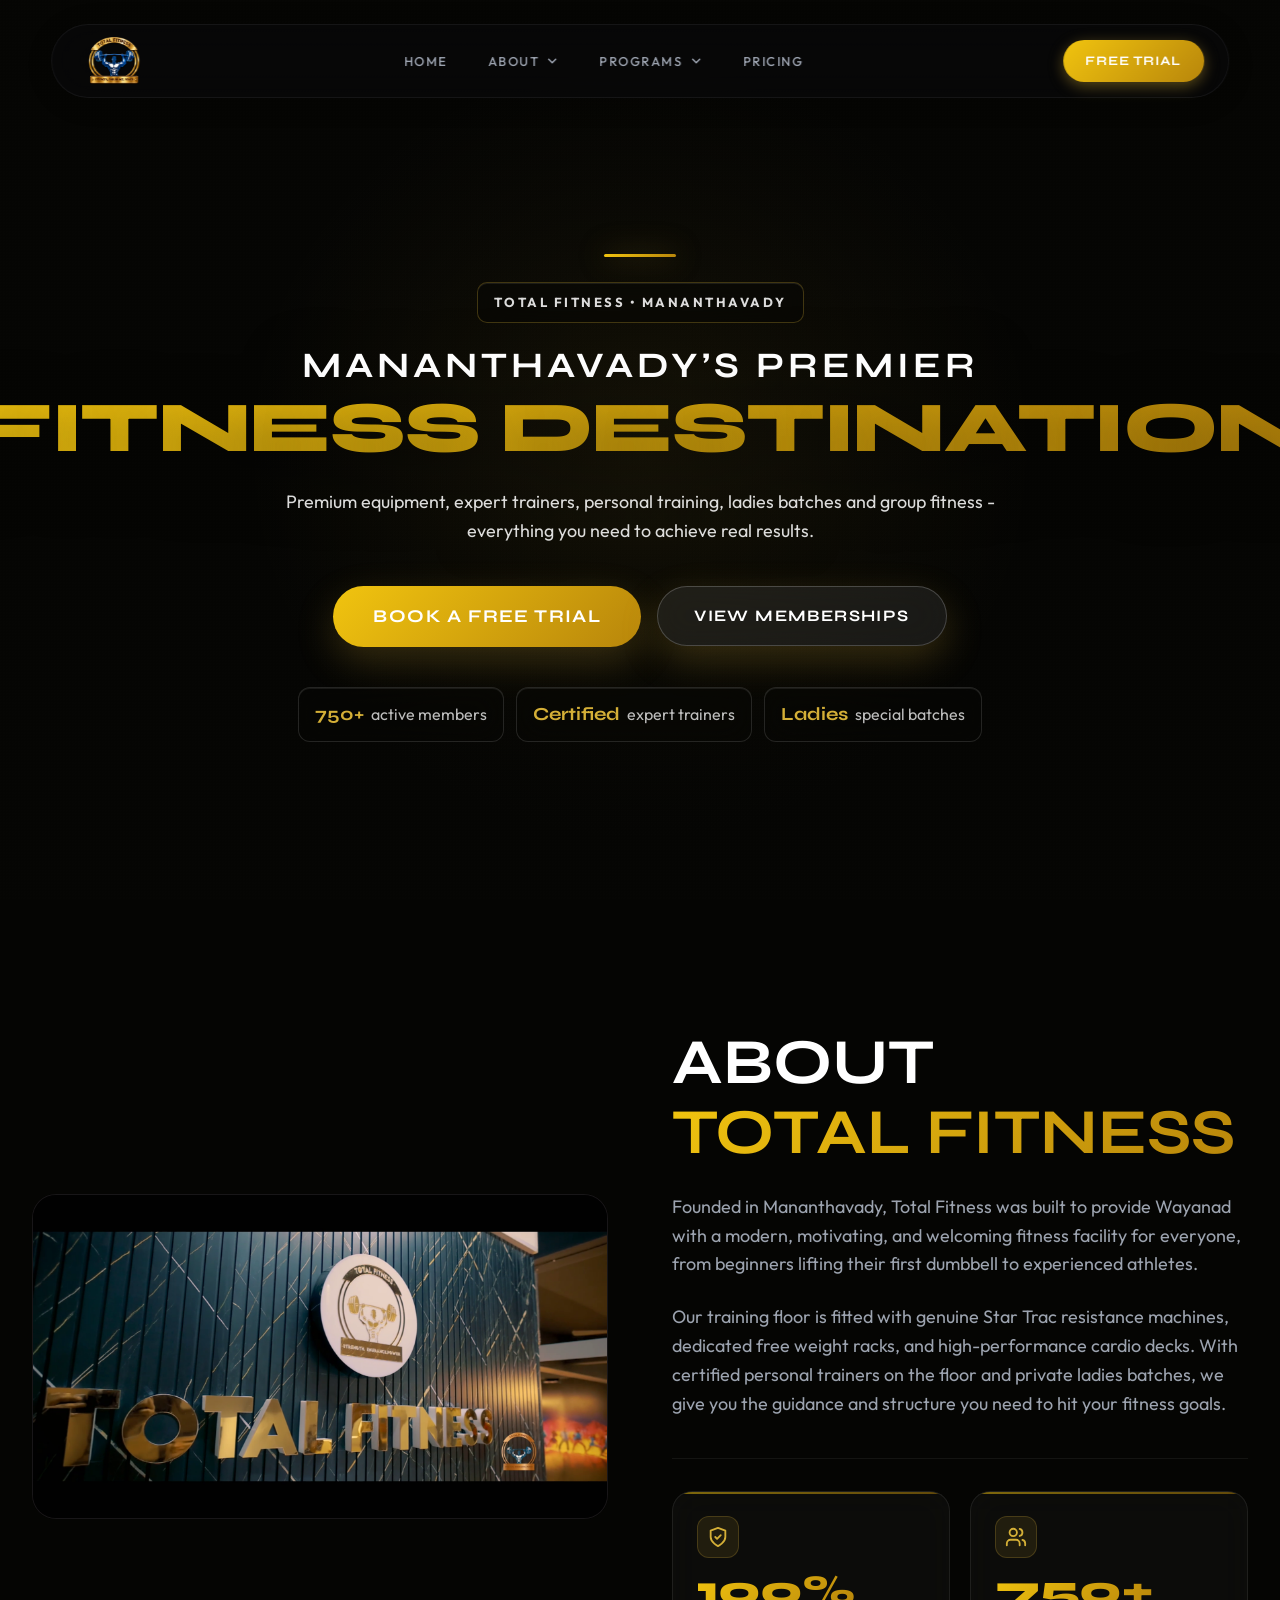
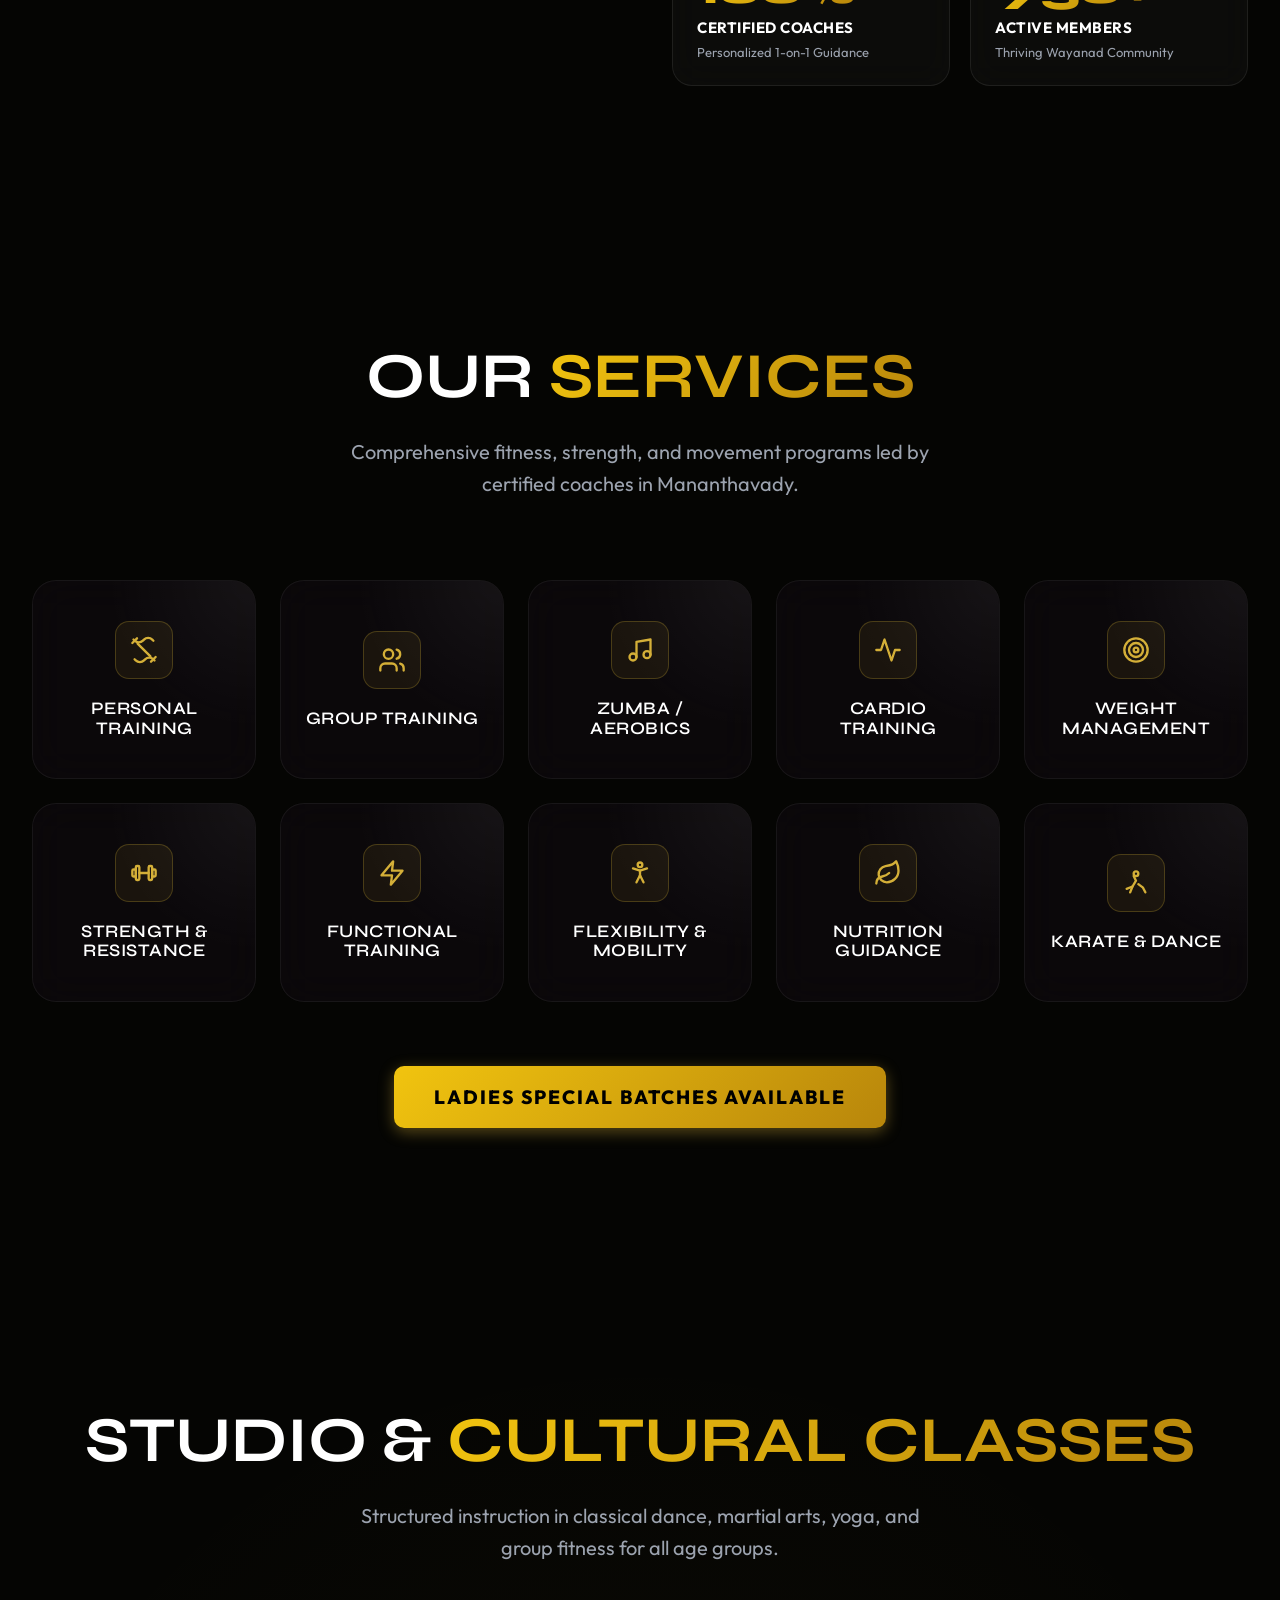
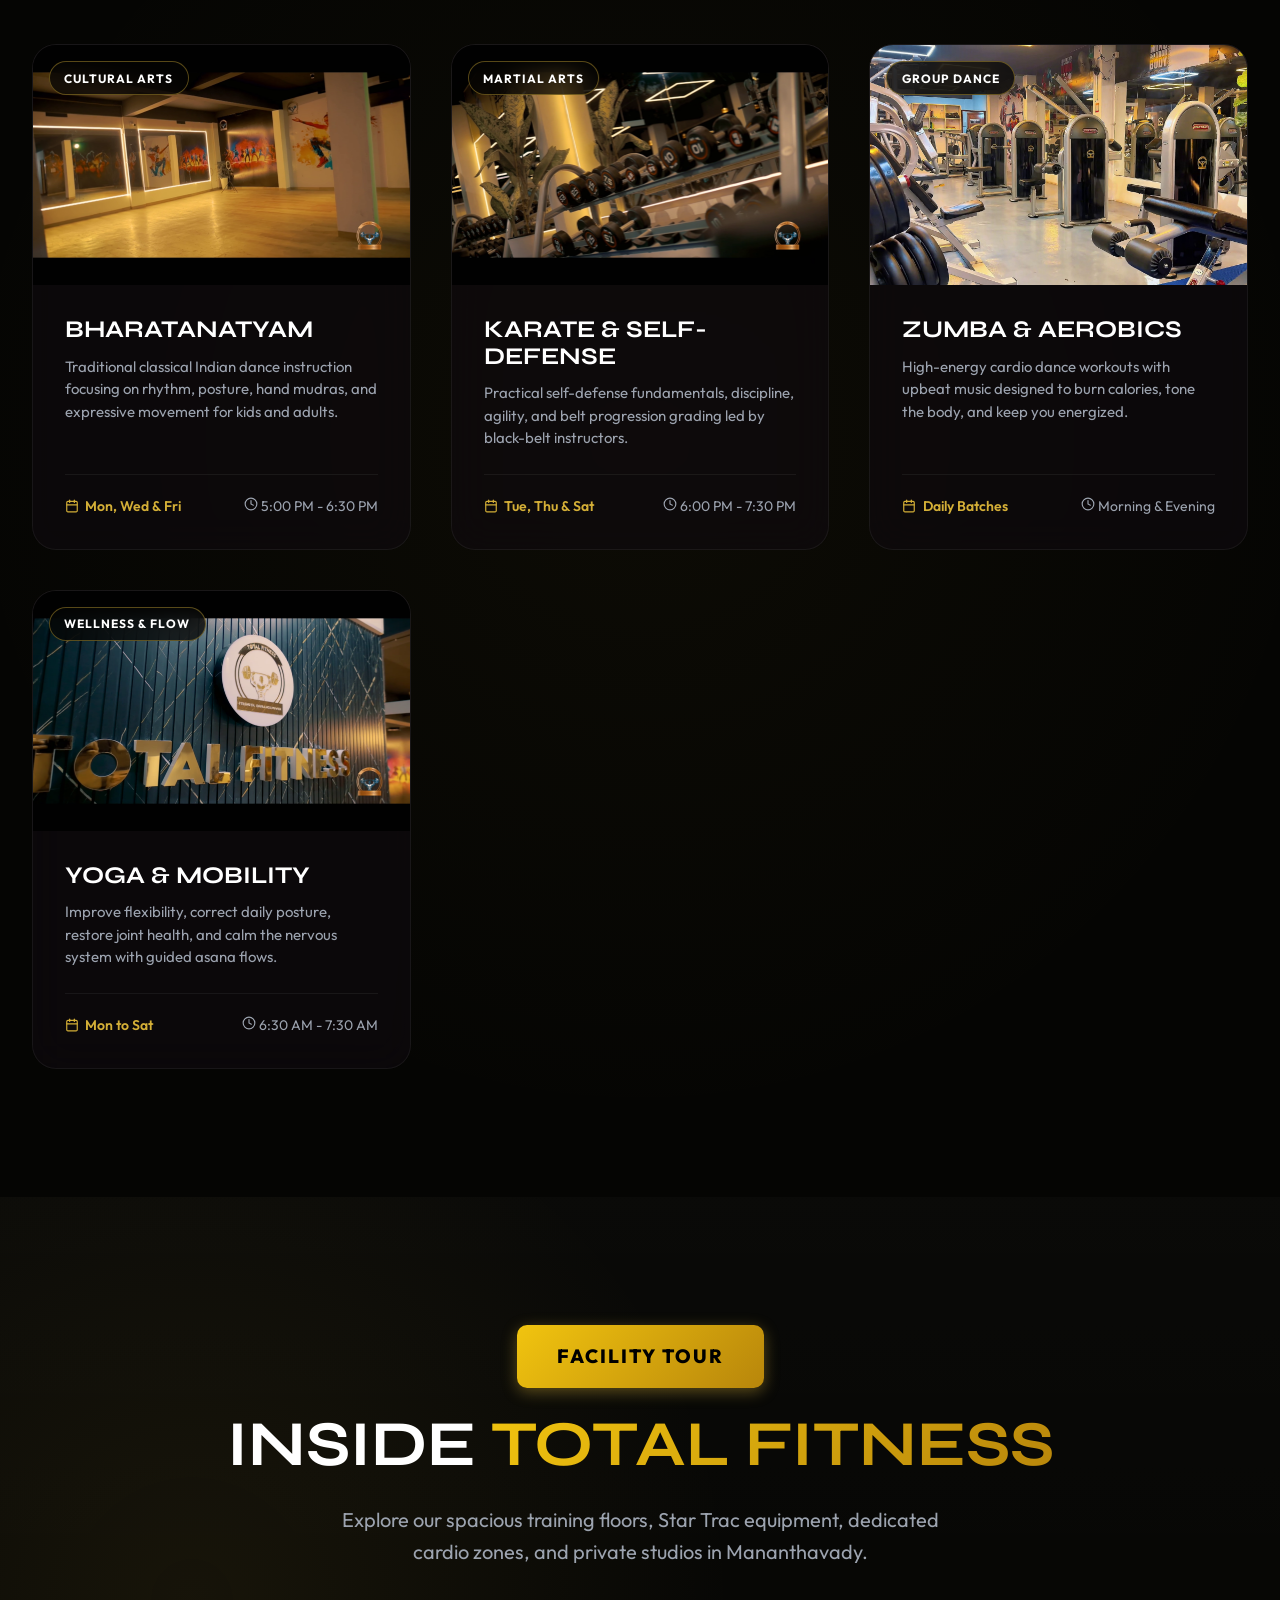
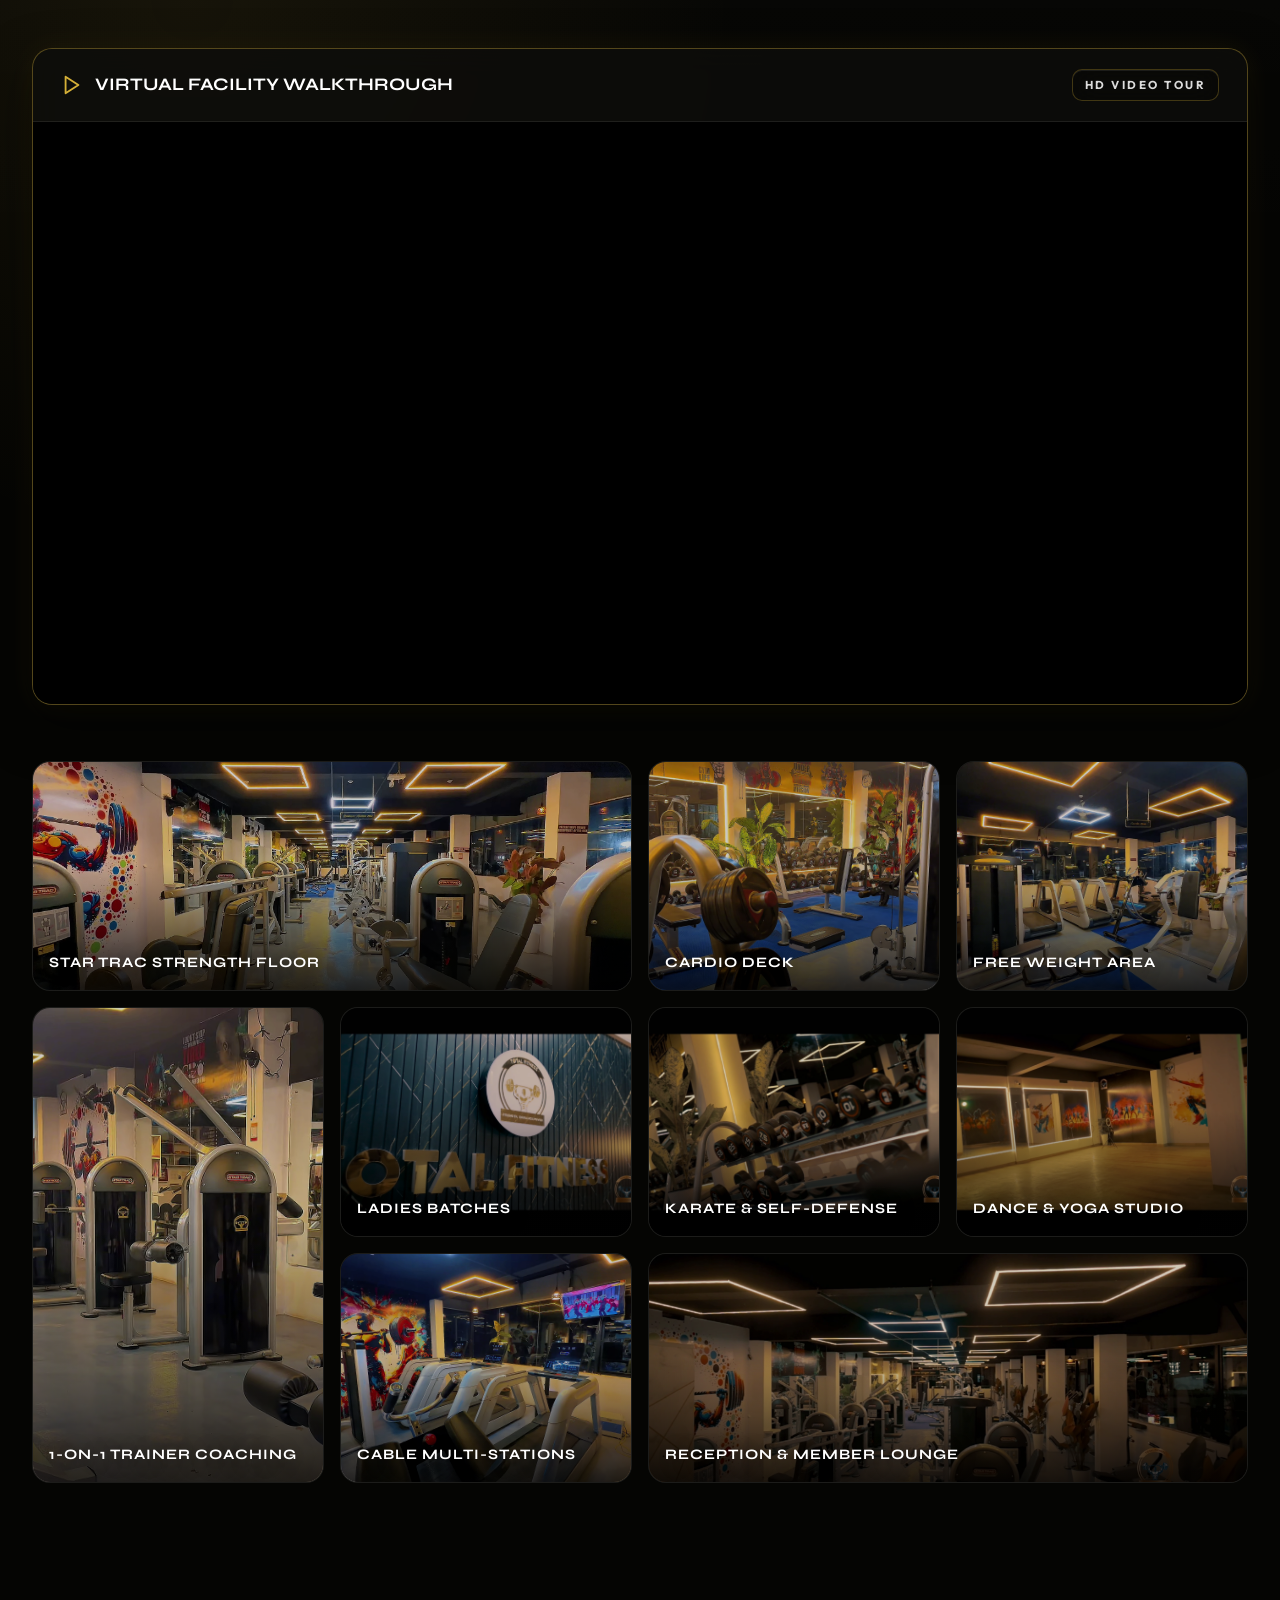
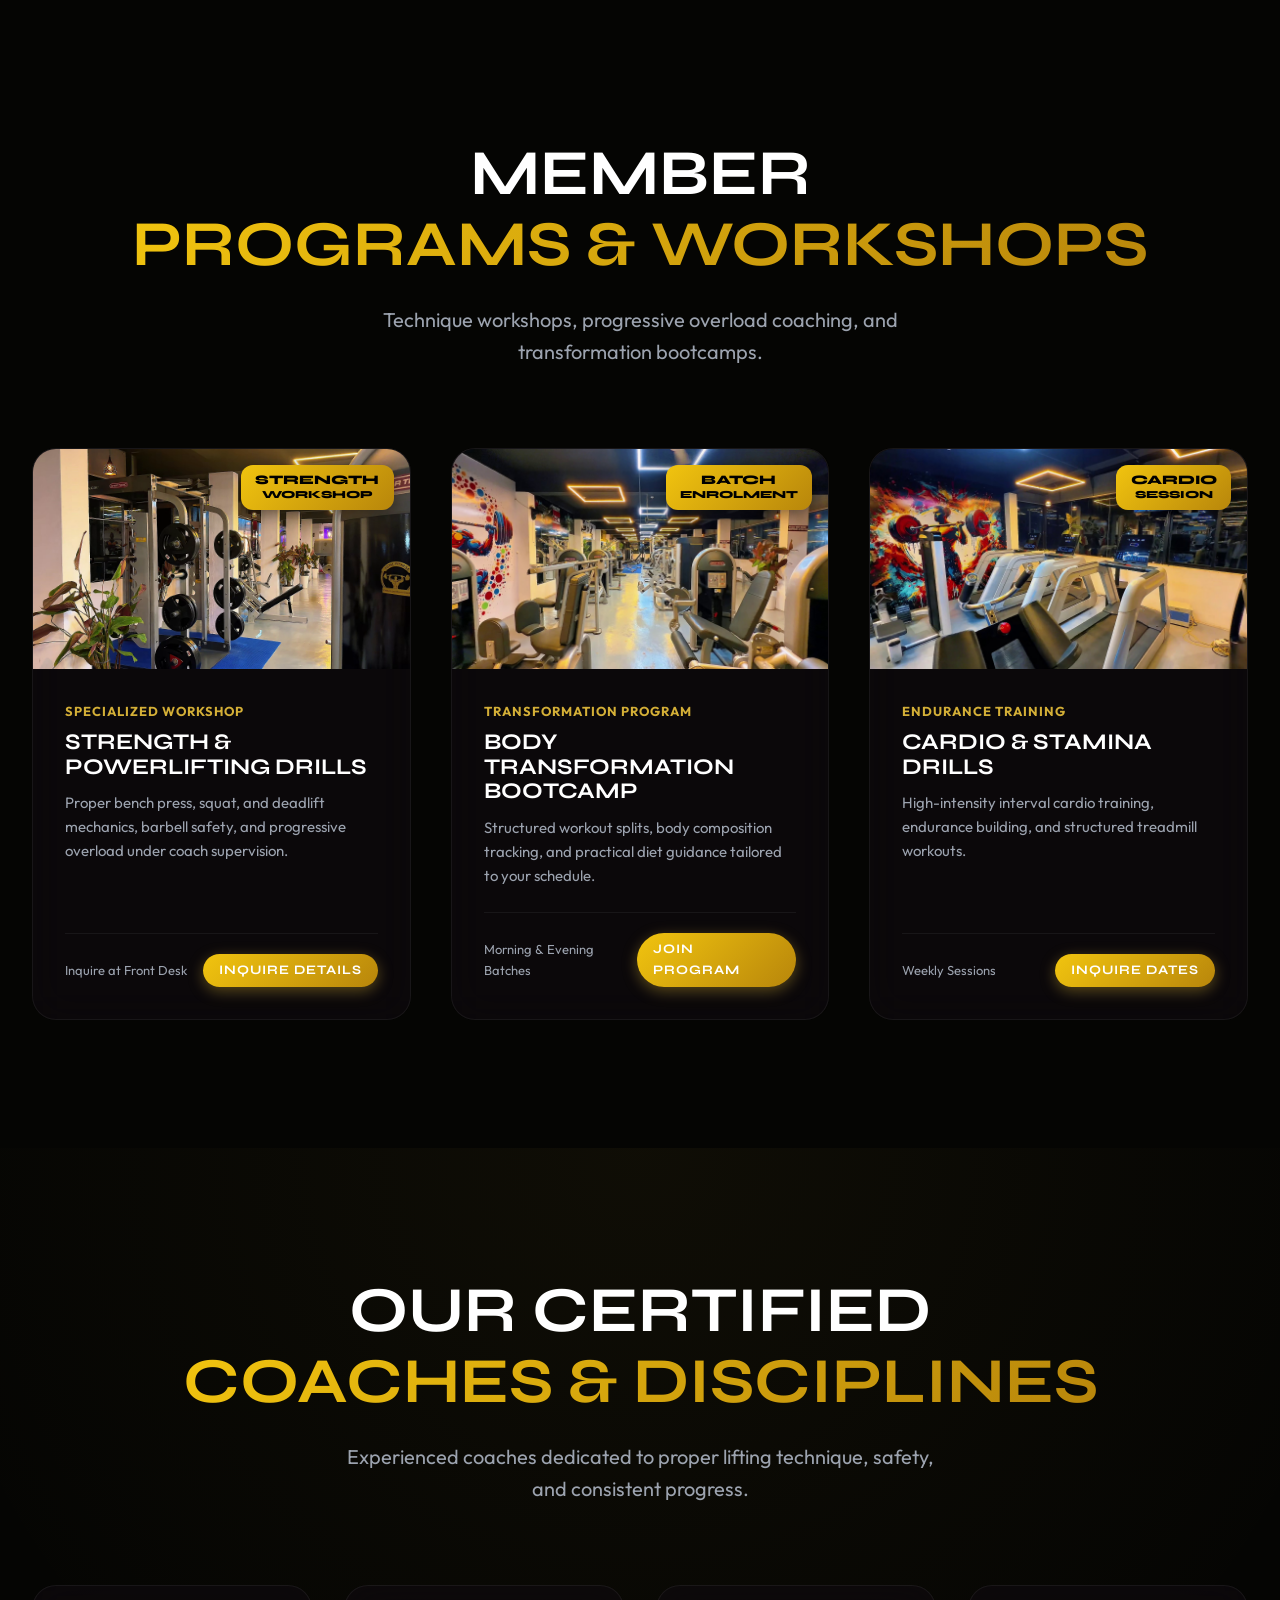
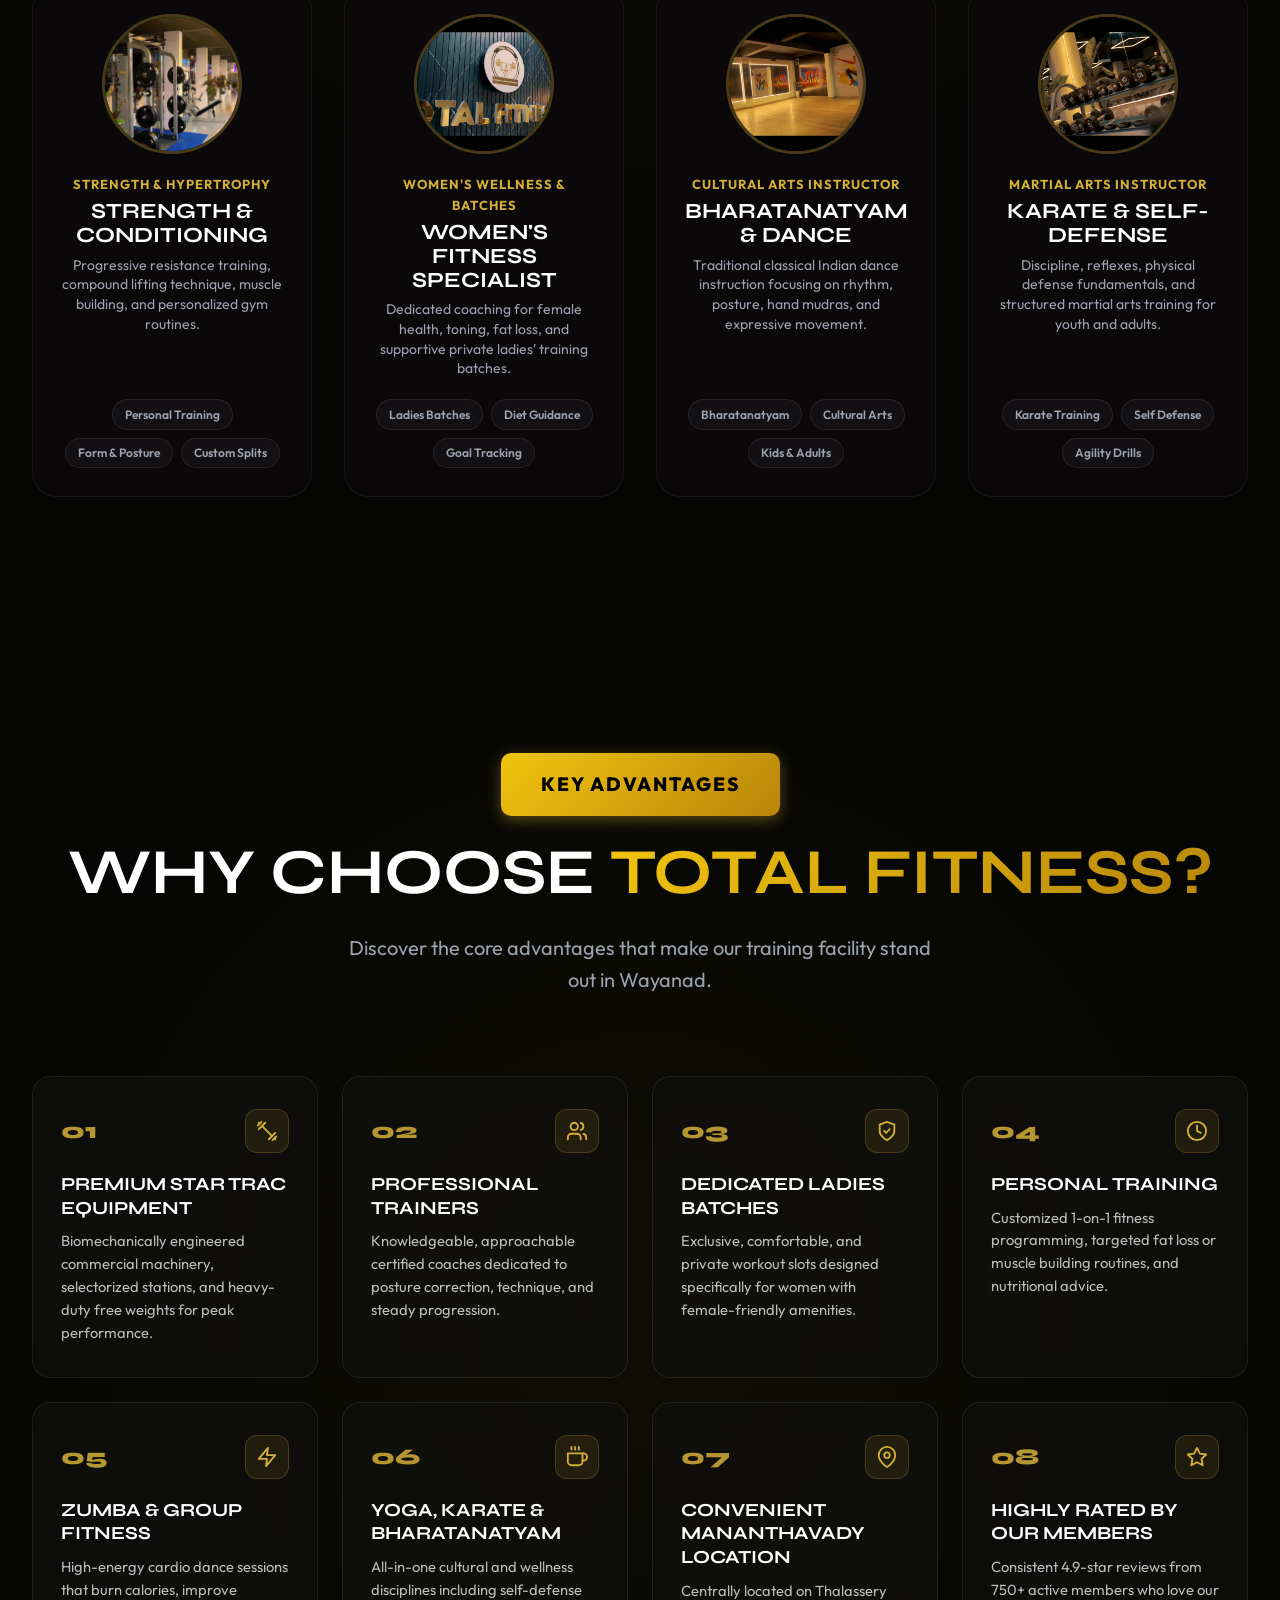
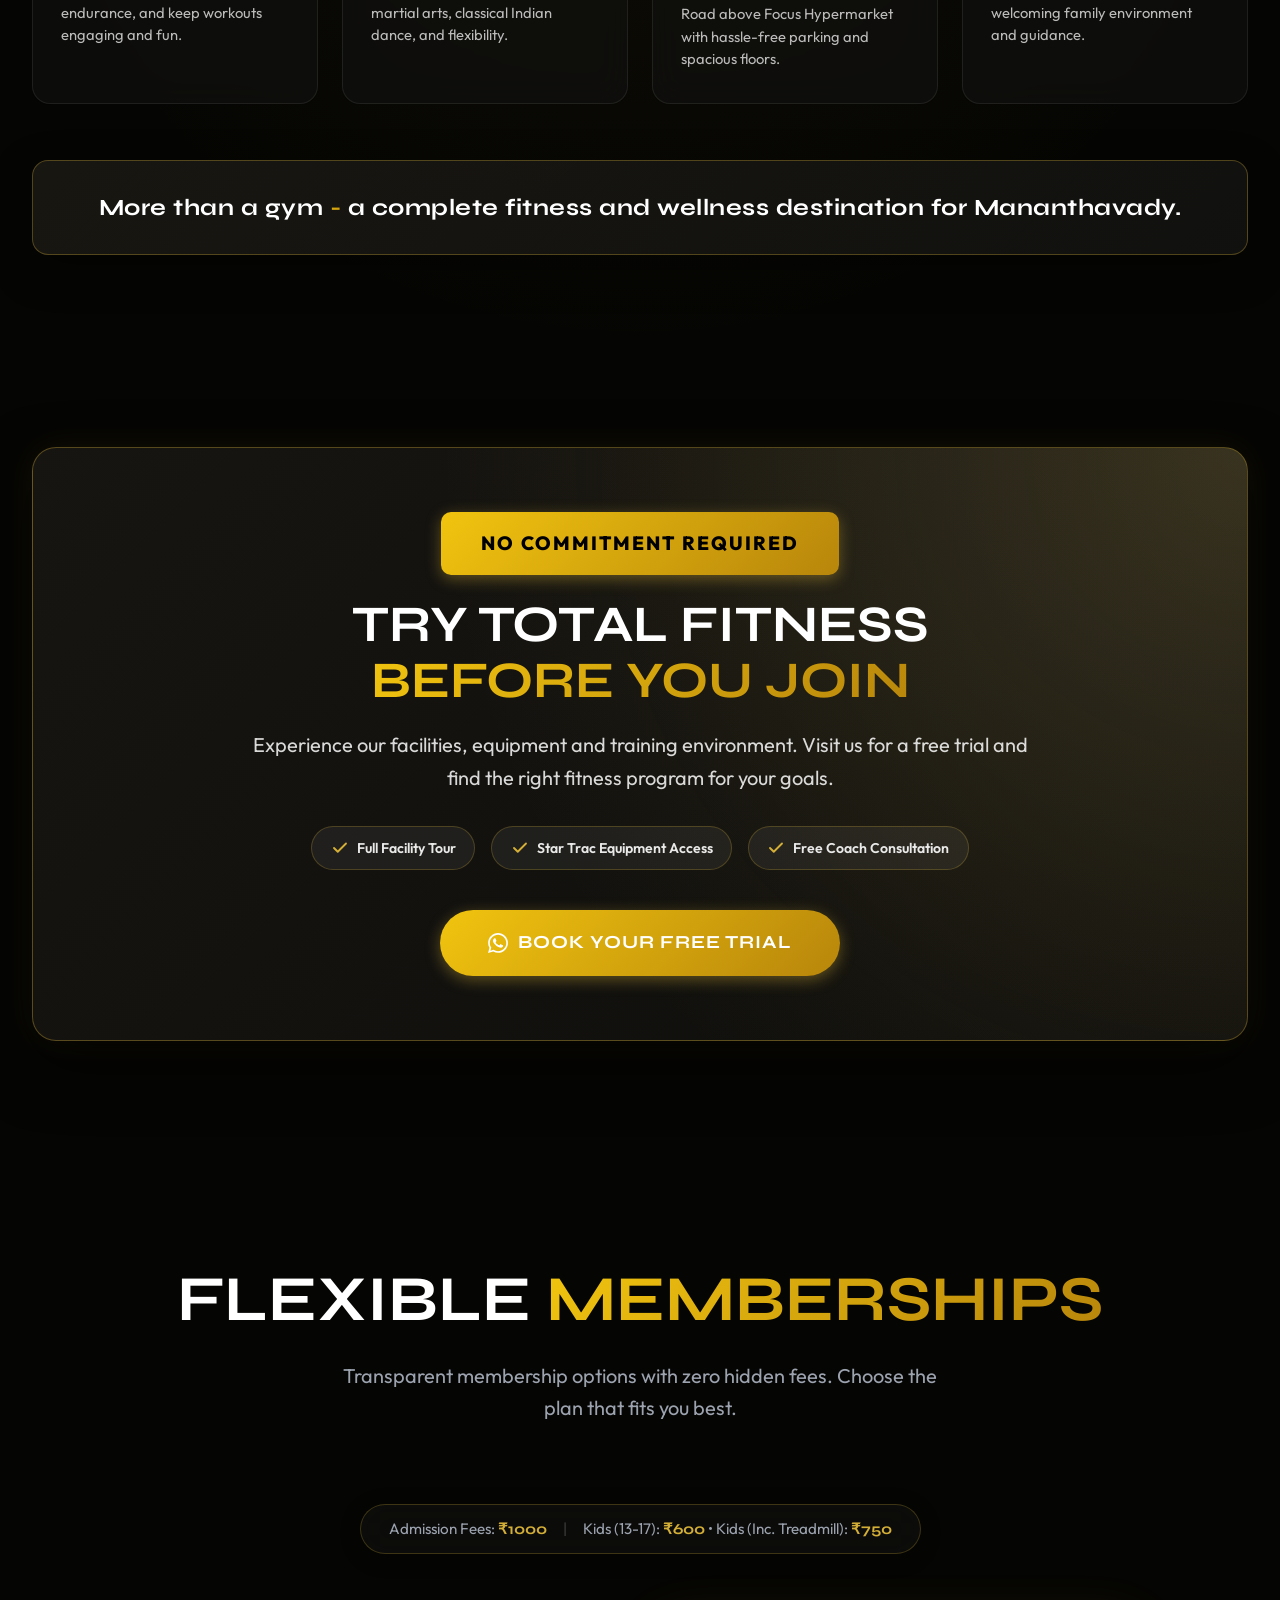
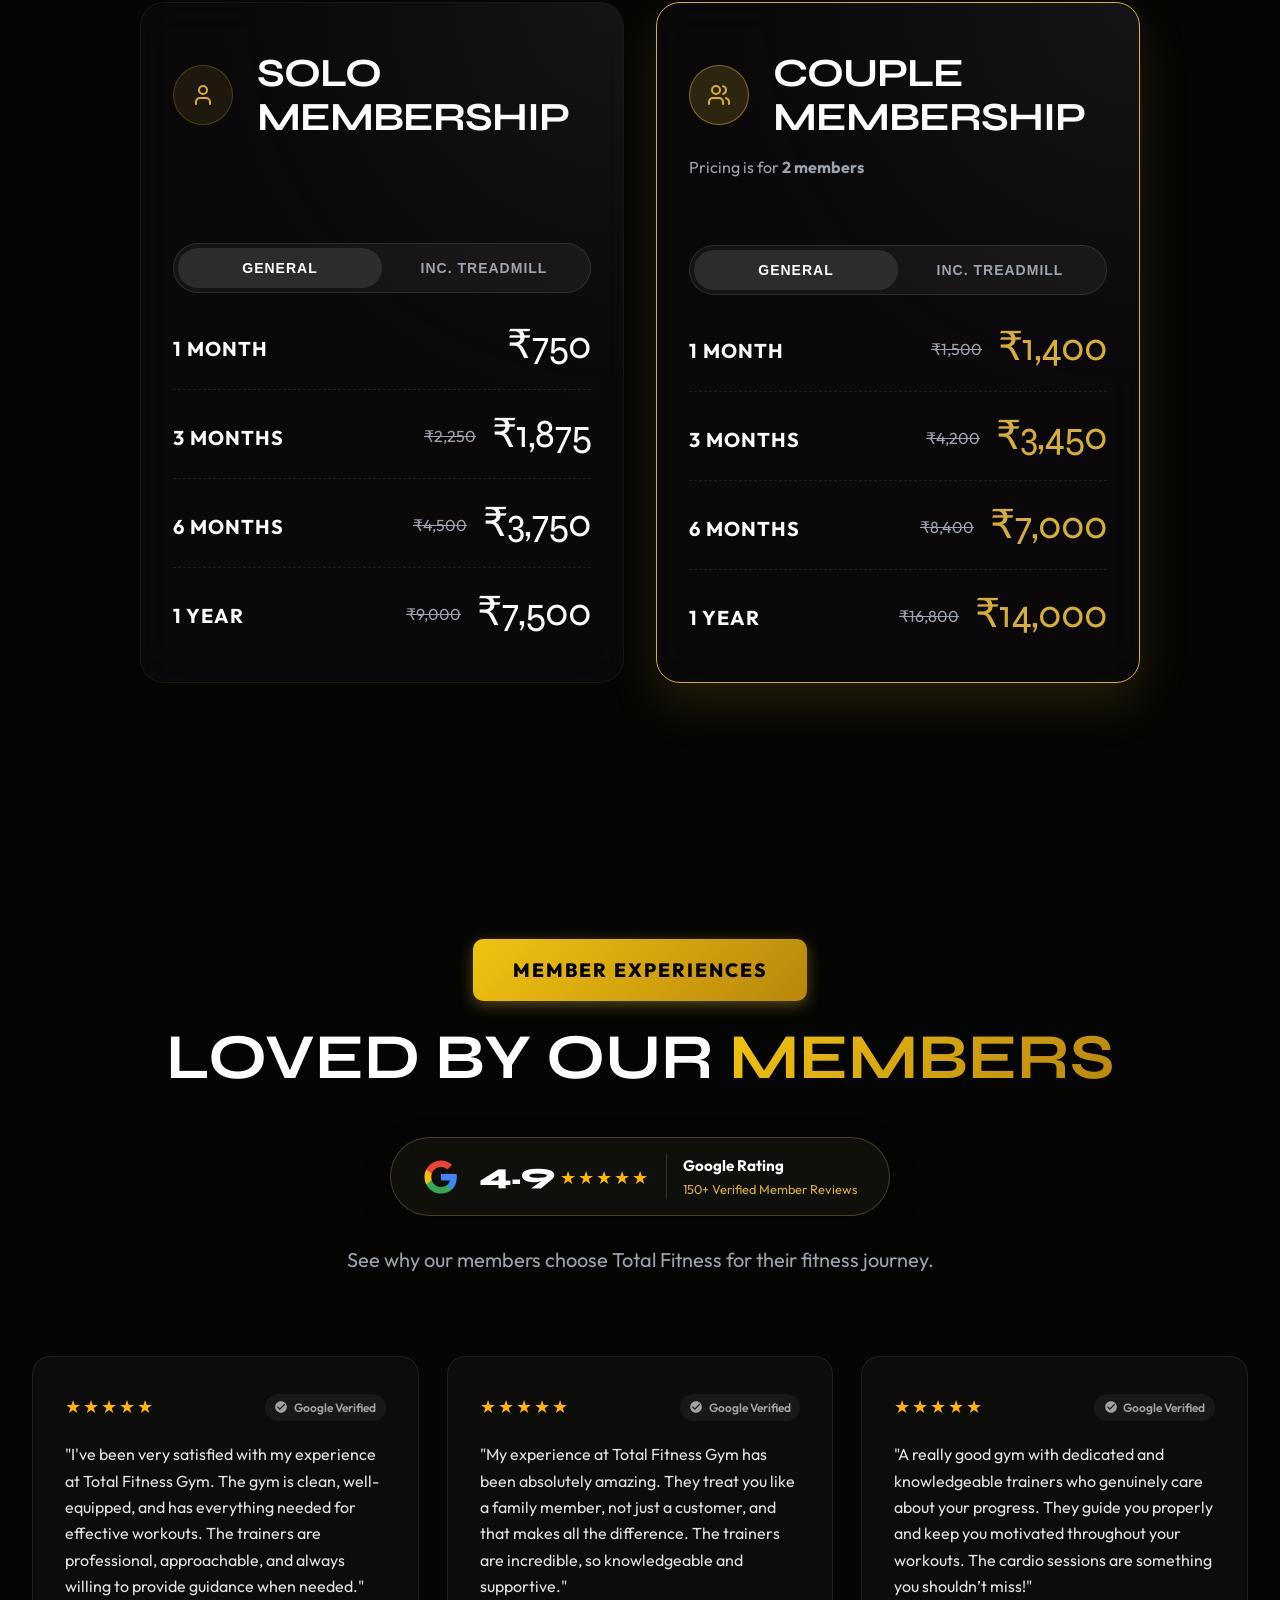
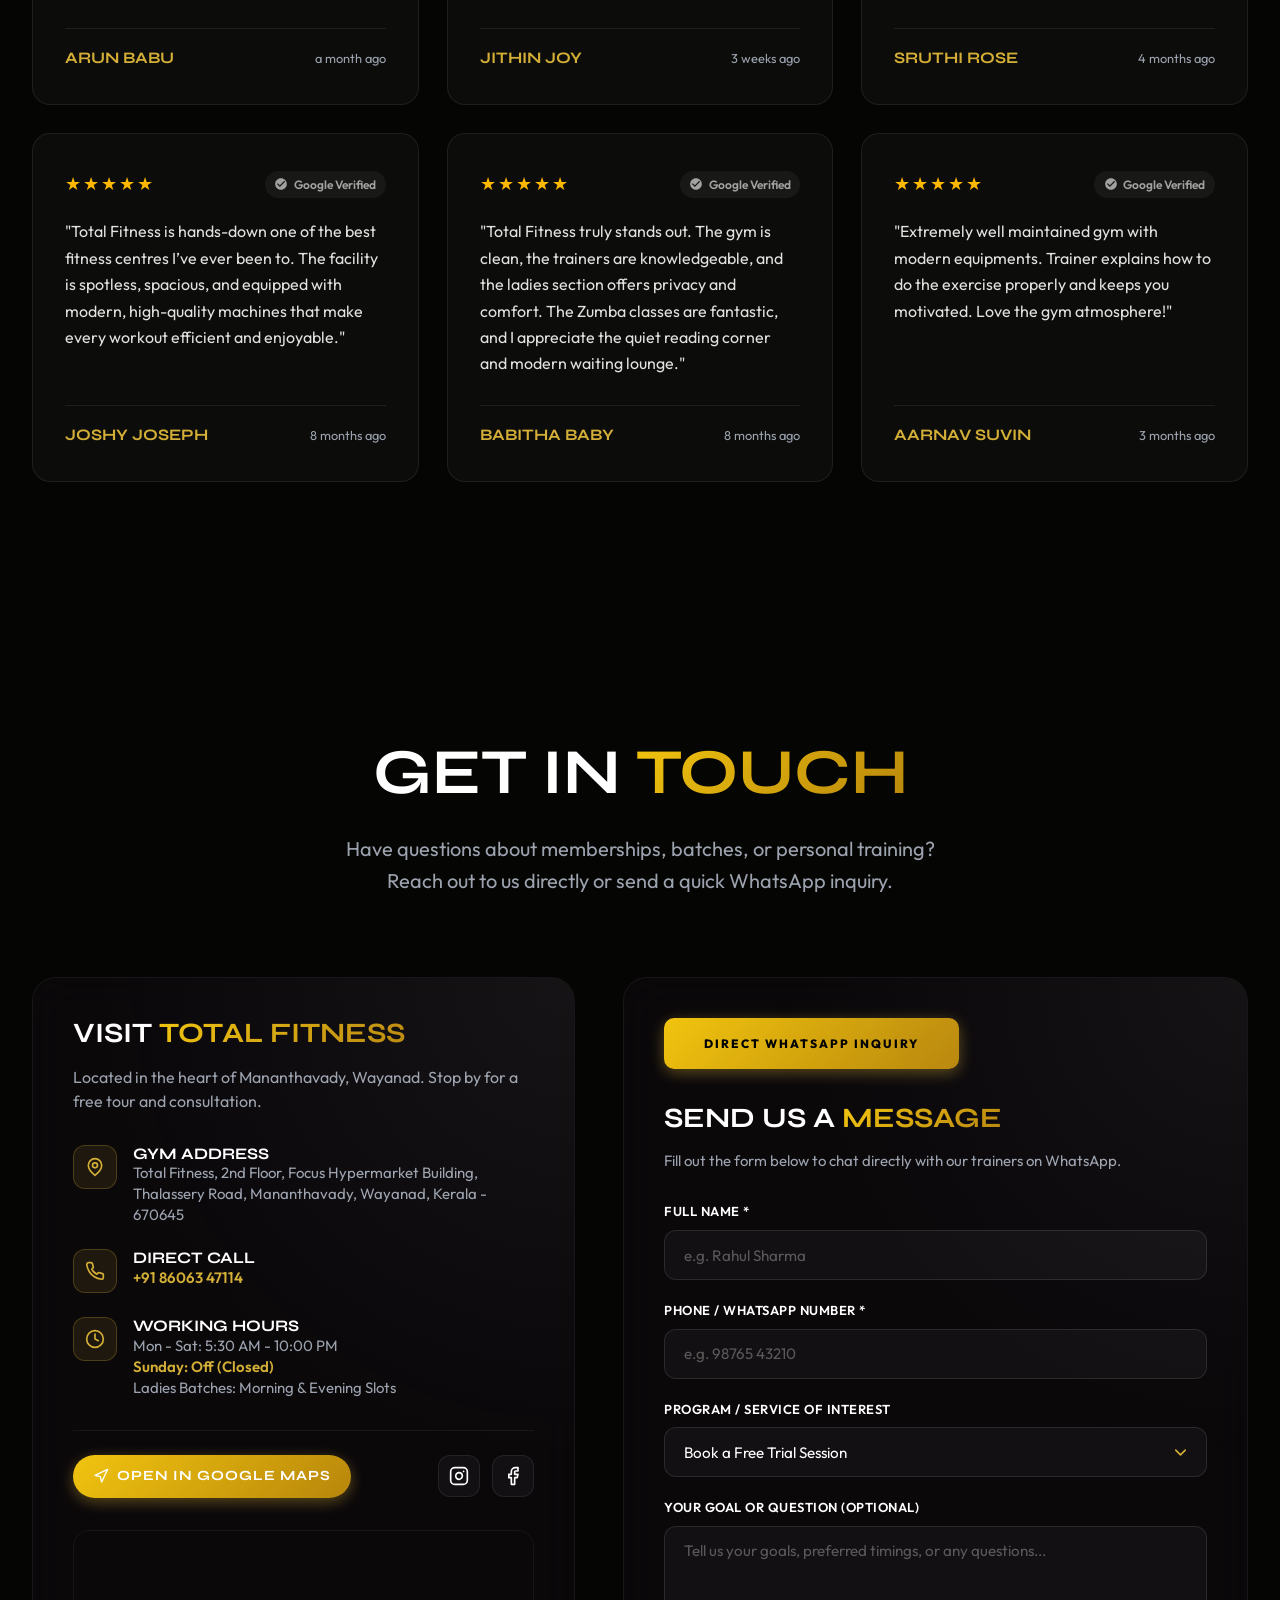
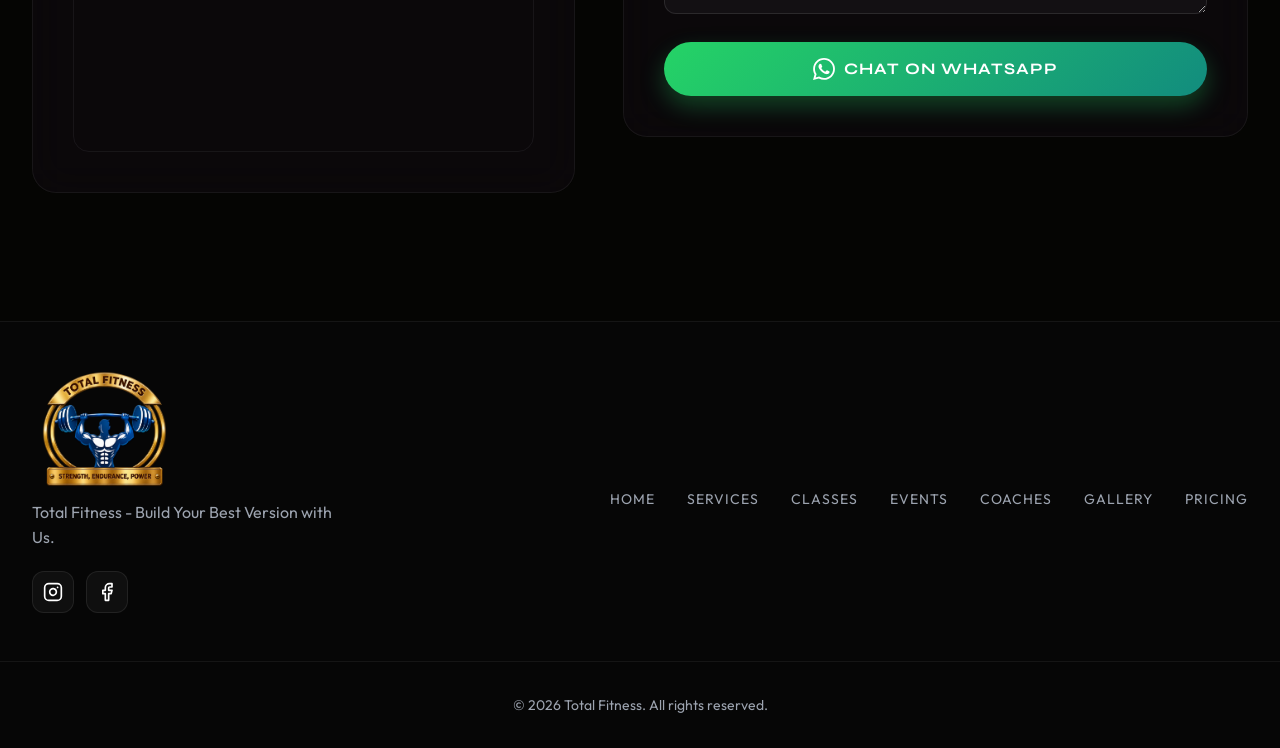
==== commit c686e9aa: "feat: add walkthrough video tour showcase, upgrade real photo gallery, and implement fixed mobile bo" ====
--- a/index.html
+++ b/index.html
@@ -322,42 +322,91 @@
       </div>
     </section>
 
-    <!-- Bento Gallery Section -->
+    <!-- Facility Gallery & Walkthrough Tour Section -->
     <section id="gallery" class="gallery-section section-pad">
       <div class="container">
-        <div class="section-title reveal-item">
-          <h2>INSIDE <span class="gradient-text">THE GYM</span></h2>
-          <p>A spacious training environment in Mananthavady built for strength and consistency.</p>
-        </div>
-
+        <div class="section-title reveal-item text-center">
+          <div class="badge glow-badge mb-3">FACILITY TOUR</div>
+          <h2>INSIDE <span class="gradient-text">TOTAL FITNESS</span></h2>
+          <p class="section-desc">Explore our spacious training floors, Star Trac equipment, dedicated cardio zones, and private studios in Mananthavady.</p>
+        </div>
+
+        <!-- Video Walkthrough Tour Showcase -->
+        <div class="gallery-video-showcase reveal-item delay-1">
+          <div class="gallery-video-card">
+            <div class="gallery-video-header">
+              <div class="gallery-video-header-left">
+                <svg width="22" height="22" viewBox="0 0 24 24" fill="none" stroke="currentColor" stroke-width="2" stroke-linecap="round" stroke-linejoin="round" style="color: var(--accent-color);"><polygon points="5 3 19 12 5 21 5 3"/></svg>
+                <h3>Virtual Facility Walkthrough</h3>
+              </div>
+              <span class="badge" style="margin: 0; font-size: 0.72rem; padding: 0.35rem 0.75rem;">HD VIDEO TOUR</span>
+            </div>
+            <div class="gallery-video-wrap">
+              <iframe 
+                src="https://www.youtube.com/embed/5m6ojjg-ces?controls=1&rel=0&modestbranding=1" 
+                title="Total Fitness Gym Walkthrough Tour Mananthavady" 
+                loading="lazy" 
+                allow="accelerometer; autoplay; clipboard-write; encrypted-media; gyroscope; picture-in-picture" 
+                allowfullscreen>
+              </iframe>
+            </div>
+          </div>
+        </div>
+
+        <!-- Bento Photo Gallery -->
         <div class="bento-grid">
+          <!-- Item 1: Main Strength Floor -->
           <figure class="bento-item bento-wide reveal-item delay-1">
-            <img src="totalfitness assets/WhatsApp Image 2026-08-06 at 03.52.09 (1).jpeg" alt="Strength training floor at Total Fitness" loading="lazy">
-            <figcaption>Strength floor</figcaption>
+            <img src="totalfitness assets/vlcsnap-2026-08-06-02h40m56s237.png" alt="Star Trac strength training floor at Total Fitness" loading="lazy">
+            <figcaption>Star Trac Strength Floor</figcaption>
           </figure>
+
+          <!-- Item 2: Cardio Zone -->
           <figure class="bento-item reveal-item delay-2">
-            <img src="totalfitness assets/WhatsApp Image 2026-08-06 at 03.52.08 (2).jpeg" alt="Cardio machines and workout area" loading="lazy">
-            <figcaption>Cardio zone</figcaption>
+            <img src="totalfitness assets/vlcsnap-2026-08-06-02h42m01s416.png" alt="Cardio decks and treadmills" loading="lazy">
+            <figcaption>Cardio Deck</figcaption>
           </figure>
+
+          <!-- Item 3: Free Weights & Dumbbells -->
           <figure class="bento-item reveal-item delay-3">
-            <img src="totalfitness assets/WhatsApp Image 2026-08-06 at 03.52.09 (5).jpeg" alt="Dumbbell rack with free weights" loading="lazy">
-            <figcaption>Free weights</figcaption>
+            <img src="totalfitness assets/vlcsnap-2026-08-06-02h42m35s182.png" alt="Heavy dumbbell rack and free weights" loading="lazy">
+            <figcaption>Free Weight Area</figcaption>
           </figure>
+
+          <!-- Item 4: Trainer Coaching -->
           <figure class="bento-item bento-tall reveal-item delay-4">
-            <img src="totalfitness assets/WhatsApp Image 2026-08-06 at 03.52.08 (1).jpeg" alt="Resistance training setup" loading="lazy">
-            <figcaption>Resistance training</figcaption>
+            <img src="totalfitness assets/vlcsnap-2026-08-06-02h45m18s251.png" alt="Certified trainer coaching a member" loading="lazy">
+            <figcaption>1-on-1 Trainer Coaching</figcaption>
           </figure>
+
+          <!-- Item 5: Ladies Batches -->
           <figure class="bento-item reveal-item delay-1">
-            <img src="totalfitness assets/WhatsApp Image 2026-08-06 at 03.52.08 (4).jpeg" alt="Treadmills facing the gym mural" loading="lazy">
-            <figcaption>Treadmill area</figcaption>
+            <img src="totalfitness assets/vlcsnap-2026-08-06-02h48m31s026.png" alt="Private ladies workout batch consultation" loading="lazy">
+            <figcaption>Ladies Batches</figcaption>
           </figure>
+
+          <!-- Item 6: Martial Arts & Karate -->
           <figure class="bento-item reveal-item delay-2">
-            <img src="totalfitness assets/WhatsApp Image 2026-08-06 at 03.52.09 (2).jpeg" alt="Total Fitness entrance signage" loading="lazy">
-            <figcaption>Club entrance</figcaption>
+            <img src="totalfitness assets/vlcsnap-2026-08-06-02h50m17s241.png" alt="Martial arts and self-defense training area" loading="lazy">
+            <figcaption>Karate & Self-Defense</figcaption>
           </figure>
-          <figure class="bento-item bento-wide reveal-item delay-3">
-            <img src="totalfitness assets/WhatsApp Image 2026-08-06 at 03.52.09 (4).jpeg" alt="Gym equipment layout" loading="lazy">
-            <figcaption>Open training layout</figcaption>
+
+          <!-- Item 7: Dance & Yoga Studio -->
+          <figure class="bento-item reveal-item delay-3">
+            <img src="totalfitness assets/vlcsnap-2026-08-06-02h51m44s915.png" alt="Bharatanatyam and cultural dance studio" loading="lazy">
+            <figcaption>Dance & Yoga Studio</figcaption>
+          </figure>
+
+          <!-- Item 8: Cable & Multi-Stations -->
+          <figure class="bento-item reveal-item delay-4">
+            <img src="totalfitness assets/vlcsnap-2026-08-06-02h43m47s839.png" alt="Cable crossover and lat pulldown machinery" loading="lazy">
+            <figcaption>Cable Multi-Stations</figcaption>
+          </figure>
+
+          <!-- Item 9: Reception & Welcome Lounge -->
+          <figure class="bento-item bento-wide reveal-item delay-1">
+            <img src="totalfitness assets/vlcsnap-2026-08-06-02h55m43s801.png" alt="Gym front desk and reception lounge" loading="lazy">
+            <figcaption>Reception & Member Lounge</figcaption>
           </figure>
         </div>
       </div>
@@ -1034,6 +1083,45 @@
     </div>
   </footer>
 
+  <!-- Fixed Mobile Bottom Navigation Bar -->
+  <aside class="mobile-bottom-bar" aria-label="Quick contact and actions">
+    <a href="tel:+918606347114" class="mobile-bar-item" id="mobile-call-btn">
+      <div class="mobile-bar-icon">
+        <svg width="20" height="20" viewBox="0 0 24 24" fill="none" stroke="currentColor" stroke-width="2" stroke-linecap="round" stroke-linejoin="round">
+          <path d="M22 16.92v3a2 2 0 0 1-2.18 2 19.79 19.79 0 0 1-8.63-3.07 19.5 19.5 0 0 1-6-6 19.79 19.79 0 0 1-3.07-8.67A2 2 0 0 1 4.11 2h3a2 2 0 0 1 2 1.72 12.84 12.84 0 0 0 .7 2.81 2 2 0 0 1-.45 2.11L8.09 9.91a16 16 0 0 0 6 6l1.27-1.27a2 2 0 0 1 2.11-.45 12.84 12.84 0 0 0 2.81.7A2 2 0 0 1 22 16.92z"/>
+        </svg>
+      </div>
+      <span>CALL</span>
+    </a>
+
+    <a href="https://wa.me/918606347114?text=Hi%20Total%20Fitness%20Mananthavady!%20I%20would%20like%20more%20information%20on%20memberships%20and%20programs." target="_blank" rel="noopener noreferrer" class="mobile-bar-item" id="mobile-wa-btn">
+      <div class="mobile-bar-icon">
+        <svg width="20" height="20" viewBox="0 0 24 24" fill="currentColor">
+          <path d="M.057 24l1.687-6.163c-1.041-1.804-1.588-3.849-1.587-5.946.003-6.556 5.338-11.891 11.893-11.891 3.181.001 6.167 1.24 8.413 3.488 2.245 2.248 3.481 5.236 3.48 8.414-.003 6.557-5.338 11.892-11.893 11.892-1.99-.001-3.951-.5-5.688-1.448l-6.305 1.654zm6.597-3.807c1.676.995 3.276 1.591 5.392 1.592 5.448 0 9.886-4.434 9.889-9.885.002-5.462-4.415-9.89-9.881-9.892-5.452 0-9.887 4.434-9.889 9.884-.001 2.225.651 3.891 1.746 5.634l-.999 3.648 3.742-.981zm11.387-5.464c-.074-.124-.272-.198-.57-.347-.297-.149-1.758-.868-2.031-.967-.272-.099-.47-.149-.669.149-.198.297-.768.967-.941 1.165-.173.198-.347.223-.644.074-.297-.149-1.255-.462-2.39-1.475-.883-.788-1.48-1.761-1.653-2.059-.173-.297-.018-.458.13-.606.134-.133.297-.347.446-.521.151-.172.2-.296.3-.495.099-.198.05-.372-.025-.521-.075-.148-.669-1.611-.916-2.206-.242-.579-.487-.501-.669-.51l-.57-.01c-.198 0-.52.074-.792.372s-1.04 1.016-1.04 2.479 1.065 2.876 1.213 3.074c.149.198 2.095 3.2 5.076 4.487.709.306 1.263.489 1.694.626.712.226 1.36.194 1.872.118.571-.085 1.758-.719 2.006-1.413.248-.695.248-1.29.173-1.414z"/>
+        </svg>
+      </div>
+      <span>WHATSAPP</span>
+    </a>
+
+    <a href="https://maps.google.com/?q=Total+Fitness+gym+Mananthavady" target="_blank" rel="noopener noreferrer" class="mobile-bar-item" id="mobile-dir-btn">
+      <div class="mobile-bar-icon">
+        <svg width="20" height="20" viewBox="0 0 24 24" fill="none" stroke="currentColor" stroke-width="2" stroke-linecap="round" stroke-linejoin="round">
+          <polygon points="3 11 22 2 13 21 11 13 3 11"/>
+        </svg>
+      </div>
+      <span>DIRECTIONS</span>
+    </a>
+
+    <a href="#free-trial" class="mobile-bar-item mobile-bar-highlight" id="mobile-join-btn">
+      <div class="mobile-bar-icon">
+        <svg width="20" height="20" viewBox="0 0 24 24" fill="none" stroke="currentColor" stroke-width="2.5" stroke-linecap="round" stroke-linejoin="round">
+          <polygon points="13 2 3 14 12 14 11 22 21 10 12 10 13 2"/>
+        </svg>
+      </div>
+      <span>JOIN</span>
+    </a>
+  </aside>
+
   <script src="script.js"></script>
 </body>
 </html>
--- a/style.css
+++ b/style.css
@@ -3031,3 +3031,144 @@
   }
 }
 
+/* ==========================================================================
+   Walkthrough Video Showcase
+   ========================================================================== */
+.gallery-video-showcase {
+  margin-bottom: 3.5rem;
+}
+
+.gallery-video-card {
+  position: relative;
+  border-radius: 20px;
+  overflow: hidden;
+  border: 1px solid rgba(212, 175, 55, 0.35);
+  background: rgba(18, 18, 16, 0.8);
+  backdrop-filter: blur(16px);
+  -webkit-backdrop-filter: blur(16px);
+  box-shadow: 0 20px 50px rgba(0, 0, 0, 0.5), 0 0 30px rgba(212, 175, 55, 0.08);
+}
+
+.gallery-video-header {
+  padding: 1.25rem 1.75rem;
+  border-bottom: 1px solid rgba(255, 255, 255, 0.08);
+  display: flex;
+  align-items: center;
+  justify-content: space-between;
+  background: rgba(0, 0, 0, 0.25);
+  flex-wrap: wrap;
+  gap: 0.75rem;
+}
+
+.gallery-video-header-left {
+  display: flex;
+  align-items: center;
+  gap: 0.75rem;
+}
+
+.gallery-video-header-left h3 {
+  margin: 0;
+  font-size: 1.1rem;
+  color: #ffffff;
+}
+
+.gallery-video-wrap {
+  position: relative;
+  width: 100%;
+  padding-bottom: 48%;
+  height: 0;
+  overflow: hidden;
+  background: #000000;
+}
+
+.gallery-video-wrap iframe {
+  position: absolute;
+  top: 0;
+  left: 0;
+  width: 100%;
+  height: 100%;
+  border: 0;
+}
+
+@media (max-width: 991px) {
+  .gallery-video-wrap {
+    padding-bottom: 56.25%;
+  }
+}
+
+/* ==========================================================================
+   Fixed Mobile Bottom Navigation Bar (CALL | WHATSAPP | DIRECTIONS | JOIN)
+   ========================================================================== */
+.mobile-bottom-bar {
+  display: none;
+}
+
+@media (max-width: 768px) {
+  .mobile-bottom-bar {
+    display: grid;
+    grid-template-columns: repeat(4, 1fr);
+    position: fixed;
+    bottom: 0;
+    left: 0;
+    right: 0;
+    z-index: 99999;
+    background: rgba(14, 13, 10, 0.96);
+    backdrop-filter: blur(20px);
+    -webkit-backdrop-filter: blur(20px);
+    border-top: 1px solid rgba(212, 175, 55, 0.35);
+    padding: 0.5rem 0.25rem;
+    padding-bottom: max(0.5rem, env(safe-area-inset-bottom));
+    box-shadow: 0 -8px 25px rgba(0, 0, 0, 0.7);
+  }
+
+  .mobile-bar-item {
+    display: flex;
+    flex-direction: column;
+    align-items: center;
+    justify-content: center;
+    gap: 0.25rem;
+    padding: 0.4rem 0.15rem;
+    color: rgba(255, 255, 255, 0.75);
+    text-decoration: none;
+    font-family: var(--font-heading);
+    font-size: 0.68rem;
+    font-weight: 700;
+    letter-spacing: 0.6px;
+    transition: all 0.2s ease;
+    border-radius: 8px;
+  }
+
+  .mobile-bar-item:active {
+    background: rgba(255, 255, 255, 0.08);
+  }
+
+  .mobile-bar-icon {
+    display: flex;
+    align-items: center;
+    justify-content: center;
+    width: 26px;
+    height: 26px;
+    color: var(--accent-color);
+  }
+
+  .mobile-bar-item.mobile-bar-highlight {
+    background: var(--accent-gradient);
+    border-radius: 10px;
+    box-shadow: 0 0 16px rgba(212, 175, 55, 0.4);
+  }
+
+  .mobile-bar-item.mobile-bar-highlight .mobile-bar-icon {
+    color: #000000;
+  }
+
+  .mobile-bar-item.mobile-bar-highlight span {
+    color: #000000;
+    font-weight: 800;
+  }
+
+  body {
+    padding-bottom: 68px;
+  }
+}
+
+
